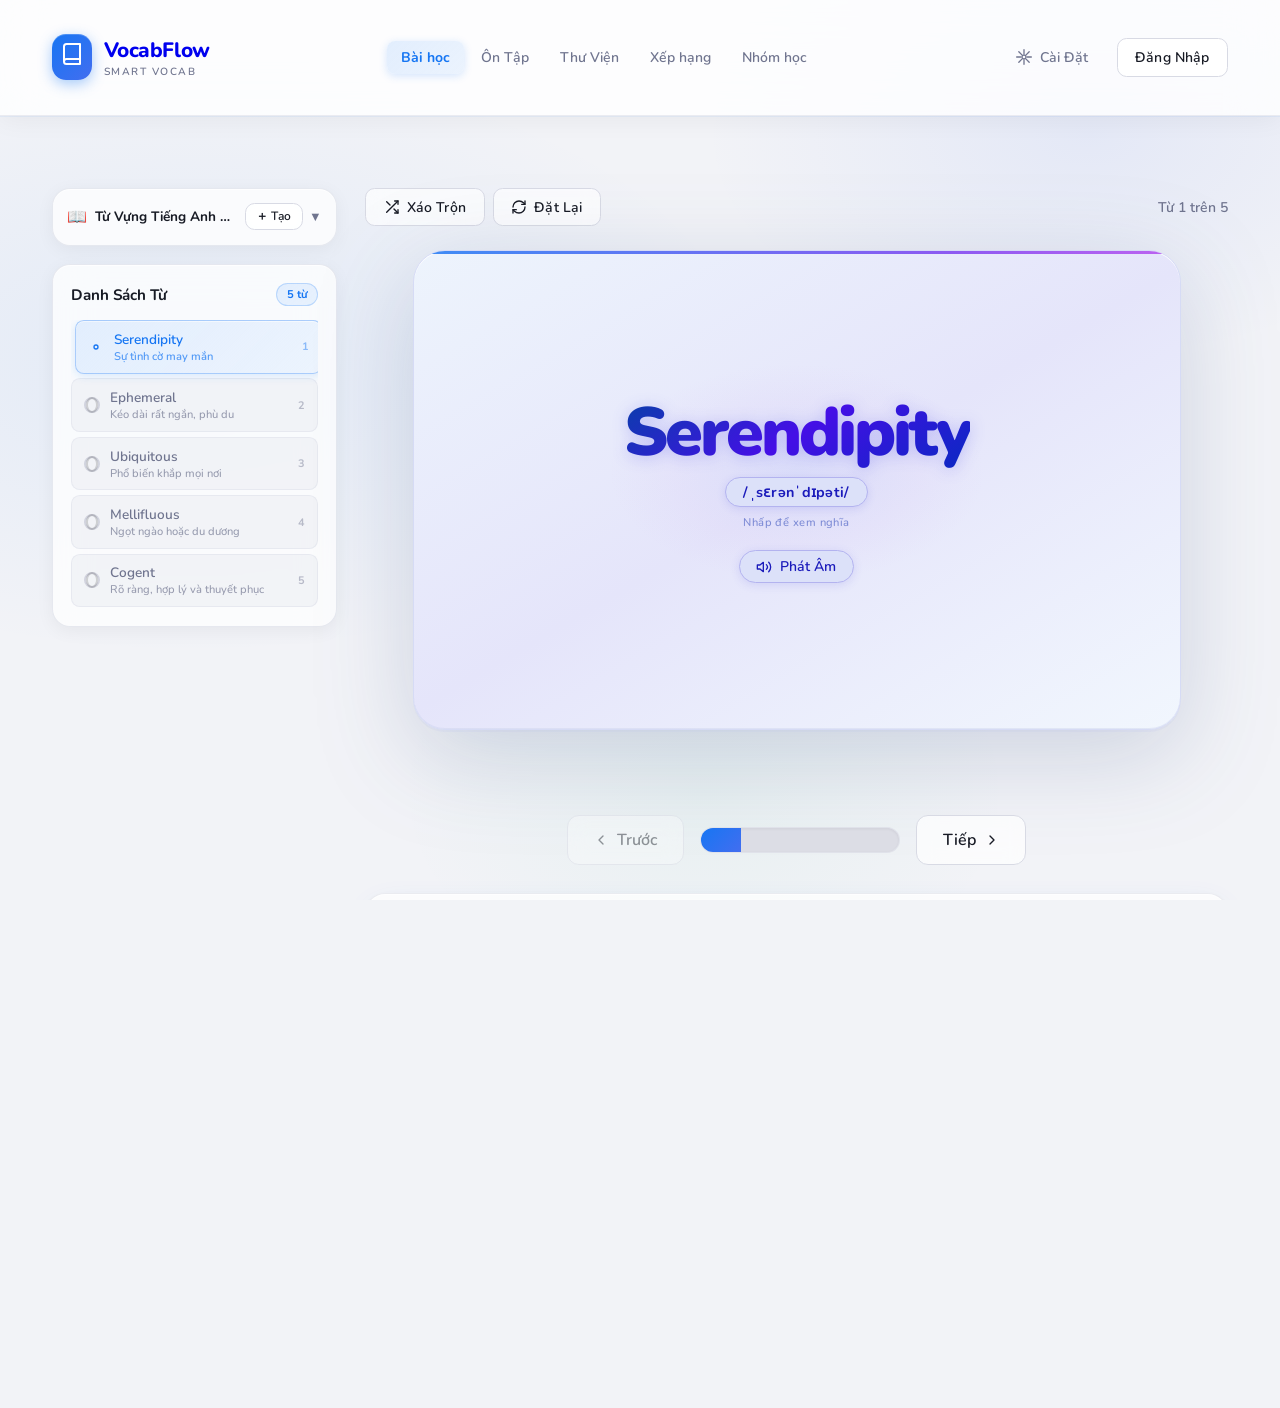
==== vocabflow-fullstack-main/backend/index.html @ b373aa07 "fix: group view scope, remove SRS, voice persist" ====
<!doctype html>
<html lang="vi">
  <head>
    <meta charset="UTF-8" />
    <meta name="viewport" content="width=device-width, initial-scale=1.0" />
    <title>VocabFlow - Học Từ Vựng Thông Minh</title>
    
    <link rel="preconnect" href="https://fonts.gstatic.com" crossorigin />
    <link href="https://fonts.bunny.net/css2?family=nunito:wght@400;500;600;700;800;900&display=swap" rel="stylesheet" />
    <link rel="stylesheet" href="https://cdnjs.cloudflare.com/ajax/libs/font-awesome/6.5.0/css/all.min.css" />
    <link rel="stylesheet" href="./style.css" />
  <script>try{if(localStorage.getItem("vf_theme")==="dark")document.documentElement.classList.add("dark");}catch{}</script>
    <script src="https://cdn.jsdelivr.net/npm/chart.js"></script>
  <link rel="prefetch" href="./group.html" as="document">
  <style>
    @keyframes vt-fade-out {
      from { opacity: 1; transform: translateY(0); }
      to   { opacity: 0; transform: translateY(-8px); }
    }
    @keyframes vt-fade-in {
      from { opacity: 0; transform: translateY(8px); }
      to   { opacity: 1; transform: translateY(0); }
    }
    ::view-transition-old(root) {
      animation: vt-fade-out 0.18s ease-in forwards;
    }
    ::view-transition-new(root) {
      animation: vt-fade-in 0.22s ease-out forwards;
    }
  </style>
  
  <!-- ═══ GROUP CSS ═══ -->
  <style id="group-styles">

    /* ── Group-specific styles ──────────────────────────────── */
    .group-layout {
      display: grid;
      grid-template-columns: 300px 1fr;
      gap: 1.5rem;
      min-height: calc(100vh - 80px);
      padding: 1.5rem 0;
    }

    /* ── Sidebar ────────────────────────────────────────────── */
    .group-sidebar {
      display: flex;
      flex-direction: column;
      gap: 1rem;
    }

    .group-sidebar-header {
      background: hsl(var(--card));
      border: 1px solid hsl(var(--border));
      border-radius: var(--radius);
      padding: 1rem 1.25rem;
      display: flex;
      align-items: center;
      justify-content: space-between;
    }

    .group-sidebar-header h3 {
      font-size: 0.95rem;
      font-weight: 700;
      color: hsl(var(--foreground));
    }

    .group-list {
      display: flex;
      flex-direction: column;
      gap: 0.5rem;
    }

    .group-card {
      background: hsl(var(--card));
      border: 1.5px solid hsl(var(--border));
      border-radius: var(--radius);
      padding: 0.9rem 1.1rem;
      cursor: pointer;
      transition: all 0.18s ease;
      position: relative;
    }

    .group-card:hover {
      border-color: hsl(var(--primary));
      box-shadow: 0 2px 12px hsl(var(--primary) / 0.12);
      transform: translateY(-1px);
    }

    .group-card.active {
      border-color: hsl(var(--primary));
      background: hsl(var(--primary-muted));
    }

    .group-card-name {
      font-size: 0.9rem;
      font-weight: 700;
      color: hsl(var(--foreground));
      margin-bottom: 0.3rem;
      white-space: nowrap;
      overflow: hidden;
      text-overflow: ellipsis;
    }

    .group-card-meta {
      display: flex;
      gap: 0.75rem;
      font-size: 0.75rem;
      color: hsl(var(--muted-foreground));
    }

    .group-card-meta span { display: flex; align-items: center; gap: 0.3rem; }

    .group-code-badge {
      position: absolute;
      top: 0.6rem;
      right: 0.6rem;
      background: hsl(var(--primary));
      color: hsl(var(--primary-foreground));
      font-size: 0.65rem;
      font-weight: 700;
      padding: 0.15rem 0.45rem;
      border-radius: 4px;
      letter-spacing: 1px;
    }

    .group-owner-badge {
      position: absolute;
      bottom: 0.6rem;
      right: 0.6rem;
      background: hsl(var(--warning));
      color: white;
      font-size: 0.62rem;
      font-weight: 700;
      padding: 0.15rem 0.4rem;
      border-radius: 4px;
    }

    /* ── Main panel ─────────────────────────────────────────── */
    .group-main {
      display: flex;
      flex-direction: column;
      gap: 1.25rem;
    }

    /* Tabs */
    .group-tabs {
      display: flex;
      gap: 0.25rem;
      background: hsl(var(--muted));
      border-radius: var(--radius);
      padding: 0.3rem;
    }

    .group-tab {
      flex: 1;
      padding: 0.55rem 1rem;
      border: none;
      border-radius: calc(var(--radius) - 2px);
      background: transparent;
      font-family: "Nunito", sans-serif;
      font-size: 0.85rem;
      font-weight: 600;
      color: hsl(var(--muted-foreground));
      cursor: pointer;
      transition: all 0.15s;
    }

    .group-tab.active {
      background: hsl(var(--card));
      color: hsl(var(--foreground));
      box-shadow: 0 1px 4px rgba(0,0,0,0.1);
    }

    /* ── Panel cards ────────────────────────────────────────── */
    .panel-card {
      background: hsl(var(--card));
      border: 1px solid hsl(var(--border));
      border-radius: var(--radius);
      padding: 1.5rem;
    }

    .panel-card h3 {
      font-size: 1rem;
      font-weight: 700;
      color: hsl(var(--foreground));
      margin-bottom: 1rem;
      display: flex;
      align-items: center;
      gap: 0.5rem;
    }

    /* ── Progress table ─────────────────────────────────────── */
    .progress-table {
      width: 100%;
      border-collapse: collapse;
    }

    .progress-table th {
      text-align: left;
      font-size: 0.75rem;
      font-weight: 700;
      color: hsl(var(--muted-foreground));
      text-transform: uppercase;
      letter-spacing: 0.05em;
      padding: 0.5rem 0.75rem;
      border-bottom: 1px solid hsl(var(--border));
    }

    .progress-table td {
      padding: 0.75rem;
      border-bottom: 1px solid hsl(var(--border) / 0.5);
      font-size: 0.875rem;
      vertical-align: middle;
    }

    .progress-table tr:last-child td { border-bottom: none; }

    .progress-table tr:hover td { background: hsl(var(--muted) / 0.5); }

    .rank-badge {
      width: 28px;
      height: 28px;
      border-radius: 50%;
      display: inline-flex;
      align-items: center;
      justify-content: center;
      font-size: 0.75rem;
      font-weight: 800;
    }

    .rank-1 { background: hsl(45 100% 85%); color: hsl(35 91% 35%); }
    .rank-2 { background: hsl(230 20% 88%); color: hsl(230 20% 35%); }
    .rank-3 { background: hsl(25 80% 88%); color: hsl(25 80% 35%); }
    .rank-n { background: hsl(var(--muted)); color: hsl(var(--muted-foreground)); }

    .progress-bar-wrap {
      background: hsl(var(--muted));
      border-radius: 999px;
      height: 8px;
      width: 120px;
      overflow: hidden;
    }

    .progress-bar-fill {
      height: 100%;
      border-radius: 999px;
      background: linear-gradient(90deg, hsl(var(--primary)), hsl(var(--primary-soft)));
      transition: width 0.4s ease;
    }

    .progress-bar-fill.good  { background: linear-gradient(90deg, hsl(var(--success)), hsl(var(--success-soft))); }
    .progress-bar-fill.warn  { background: linear-gradient(90deg, hsl(var(--warning)), hsl(45 90% 65%)); }
    .progress-bar-fill.poor  { background: linear-gradient(90deg, hsl(var(--danger-color)), hsl(4 80% 70%)); }

    /* ── Deck grid ──────────────────────────────────────────── */
    .deck-grid {
      display: grid;
      grid-template-columns: repeat(auto-fill, minmax(240px, 1fr));
      gap: 1rem;
    }

    .deck-item {
      background: hsl(var(--card));
      border: 1.5px solid hsl(var(--border));
      border-radius: var(--radius);
      padding: 1.1rem;
      transition: all 0.18s;
    }

    .deck-item:hover {
      border-color: hsl(var(--primary));
      box-shadow: 0 4px 20px hsl(var(--primary) / 0.1);
      transform: translateY(-2px);
    }

    .deck-item-name {
      font-weight: 700;
      font-size: 0.95rem;
      color: hsl(var(--foreground));
      margin-bottom: 0.35rem;
    }

    .deck-item-meta {
      font-size: 0.78rem;
      color: hsl(var(--muted-foreground));
      margin-bottom: 0.9rem;
    }

    .deck-item-actions {
      display: flex;
      gap: 0.5rem;
    }

    /* ── Members list ───────────────────────────────────────── */
    .member-list {
      display: flex;
      flex-direction: column;
      gap: 0.5rem;
    }

    .member-item {
      display: flex;
      align-items: center;
      gap: 0.75rem;
      padding: 0.65rem 0.75rem;
      border-radius: calc(var(--radius) - 2px);
      background: hsl(var(--muted) / 0.4);
      transition: background 0.15s;
    }

    .member-item:hover { background: hsl(var(--muted)); }

    .member-avatar {
      width: 36px;
      height: 36px;
      border-radius: 50%;
      background: linear-gradient(135deg, hsl(var(--primary)), hsl(var(--primary-soft)));
      display: flex;
      align-items: center;
      justify-content: center;
      font-size: 0.85rem;
      font-weight: 700;
      color: white;
      flex-shrink: 0;
    }

    .member-info { flex: 1; min-width: 0; }

    .member-name {
      font-size: 0.875rem;
      font-weight: 600;
      color: hsl(var(--foreground));
      white-space: nowrap;
      overflow: hidden;
      text-overflow: ellipsis;
    }

    .member-role {
      font-size: 0.72rem;
      color: hsl(var(--muted-foreground));
    }

    .member-role.owner { color: hsl(var(--warning)); font-weight: 700; }

    .btn-kick {
      padding: 0.25rem 0.6rem;
      font-size: 0.75rem;
      border-radius: 6px;
      border: 1px solid hsl(var(--danger-color));
      color: hsl(var(--danger-color));
      background: transparent;
      cursor: pointer;
      font-family: "Nunito", sans-serif;
      font-weight: 600;
      transition: all 0.15s;
    }
    .btn-kick:hover { background: hsl(var(--danger-muted)); }

    /* ── Empty state ────────────────────────────────────────── */
    .empty-state {
      text-align: center;
      padding: 3rem 2rem;
      color: hsl(var(--muted-foreground));
    }

    .empty-state .empty-icon {
      font-size: 3rem;
      margin-bottom: 1rem;
      opacity: 0.5;
    }

    .empty-state h4 {
      font-size: 1.1rem;
      font-weight: 700;
      color: hsl(var(--foreground));
      margin-bottom: 0.5rem;
    }

    .empty-state p { font-size: 0.875rem; margin-bottom: 1.25rem; }

    /* ── Welcome / no group ─────────────────────────────────── */
    .welcome-panel {
      background: hsl(var(--card));
      border: 1px solid hsl(var(--border));
      border-radius: var(--radius);
      padding: 3rem 2rem;
      text-align: center;
    }

    .welcome-panel .welcome-icon {
      width: 72px;
      height: 72px;
      border-radius: 50%;
      background: linear-gradient(135deg, hsl(var(--primary)), hsl(var(--primary-soft)));
      display: flex;
      align-items: center;
      justify-content: center;
      margin: 0 auto 1.5rem;
      font-size: 2rem;
    }

    .welcome-panel h2 {
      font-size: 1.4rem;
      font-weight: 800;
      color: hsl(var(--foreground));
      margin-bottom: 0.5rem;
    }

    .welcome-panel p {
      color: hsl(var(--muted-foreground));
      font-size: 0.9rem;
      max-width: 400px;
      margin: 0 auto 2rem;
      line-height: 1.6;
    }

    .welcome-actions {
      display: flex;
      gap: 1rem;
      justify-content: center;
      flex-wrap: wrap;
    }

    /* ── Code display ────────────────────────────────────────── */
    .code-display {
      display: inline-flex;
      align-items: center;
      gap: 0.75rem;
      background: hsl(var(--primary-muted));
      border: 1.5px solid hsl(var(--primary) / 0.3);
      border-radius: var(--radius);
      padding: 0.75rem 1.25rem;
    }

    .code-display .code-text {
      font-size: 1.6rem;
      font-weight: 900;
      letter-spacing: 0.15em;
      color: hsl(var(--primary));
      font-variant-numeric: tabular-nums;
    }

    .btn-copy {
      background: hsl(var(--primary));
      color: white;
      border: none;
      border-radius: 8px;
      padding: 0.4rem 0.8rem;
      font-size: 0.78rem;
      font-weight: 600;
      cursor: pointer;
      font-family: "Nunito", sans-serif;
      transition: all 0.15s;
    }
    .btn-copy:hover { opacity: 0.85; }

    /* ── Modal ──────────────────────────────────────────────── */
    .modal-overlay {
      position: fixed; inset: 0;
      background: rgba(0,0,0,0.5);
      backdrop-filter: blur(4px);
      display: flex;
      align-items: center;
      justify-content: center;
      z-index: 1000;
      padding: 1rem;
    }

    .modal-overlay.hidden { display: none; }

    .modal-box {
      background: hsl(var(--card));
      border: 1px solid hsl(var(--border));
      border-radius: calc(var(--radius) * 1.5);
      padding: 2rem;
      width: 100%;
      max-width: 480px;
      box-shadow: 0 24px 64px rgba(0,0,0,0.2);
    }

    .modal-header {
      display: flex;
      align-items: center;
      justify-content: space-between;
      margin-bottom: 1.5rem;
    }

    .modal-header h3 {
      font-size: 1.1rem;
      font-weight: 800;
      color: hsl(var(--foreground));
    }

    .modal-close {
      background: none;
      border: none;
      font-size: 1.25rem;
      color: hsl(var(--muted-foreground));
      cursor: pointer;
      padding: 0.2rem;
      line-height: 1;
    }
    .modal-close:hover { color: hsl(var(--foreground)); }

    .form-group {
      margin-bottom: 1rem;
    }

    .form-group label {
      display: block;
      font-size: 0.82rem;
      font-weight: 700;
      color: hsl(var(--foreground));
      margin-bottom: 0.4rem;
    }

    .form-group input,
    .form-group textarea {
      width: 100%;
      padding: 0.65rem 0.9rem;
      border: 1.5px solid hsl(var(--border));
      border-radius: var(--radius);
      font-family: "Nunito", sans-serif;
      font-size: 0.9rem;
      background: hsl(var(--input));
      color: hsl(var(--foreground));
      transition: border-color 0.15s;
    }

    .form-group input:focus,
    .form-group textarea:focus {
      outline: none;
      border-color: hsl(var(--primary));
    }

    .form-group textarea { resize: vertical; min-height: 80px; }

    .modal-footer {
      display: flex;
      gap: 0.75rem;
      justify-content: flex-end;
      margin-top: 1.5rem;
    }

    /* ── Deck modal word inputs ─────────────────────────────── */
    .word-input-row {
      display: grid;
      grid-template-columns: 1fr 1fr 1fr auto;
      gap: 0.4rem;
      margin-bottom: 0.4rem;
      align-items: center;
    }

    .word-input-row input {
      padding: 0.45rem 0.65rem;
      border: 1px solid hsl(var(--border));
      border-radius: calc(var(--radius) - 2px);
      font-size: 0.82rem;
      background: hsl(var(--input));
      color: hsl(var(--foreground));
      font-family: "Nunito", sans-serif;
    }

    .btn-remove-word {
      background: none;
      border: none;
      color: hsl(var(--danger-color));
      cursor: pointer;
      font-size: 1rem;
      padding: 0 0.25rem;
    }

    .word-inputs-scroll {
      max-height: 280px;
      overflow-y: auto;
      padding-right: 0.25rem;
    }

    /* ── Toast ──────────────────────────────────────────────── */
    #toast-container {
      position: fixed;
      bottom: 1.5rem;
      right: 1.5rem;
      z-index: 9999;
      display: flex;
      flex-direction: column;
      gap: 0.5rem;
    }

    .toast {
      background: hsl(var(--foreground));
      color: hsl(var(--background));
      padding: 0.75rem 1.25rem;
      border-radius: var(--radius);
      font-size: 0.875rem;
      font-weight: 600;
      box-shadow: 0 4px 20px rgba(0,0,0,0.2);
      animation: toastIn 0.25s ease;
    }

    .toast.success { background: hsl(var(--success)); color: white; }
    .toast.error   { background: hsl(var(--danger-color)); color: white; }

    @keyframes toastIn {
      from { opacity: 0; transform: translateY(8px); }
      to   { opacity: 1; transform: translateY(0); }
    }

    /* ── Loading spinner ────────────────────────────────────── */
    .spinner {
      width: 32px; height: 32px;
      border: 3px solid hsl(var(--border));
      border-top-color: hsl(var(--primary));
      border-radius: 50%;
      animation: spin 0.7s linear infinite;
      margin: 2rem auto;
    }
    @keyframes spin { to { transform: rotate(360deg); } }

    /* ── Info row ───────────────────────────────────────────── */
    .info-row {
      display: flex;
      gap: 1rem;
      flex-wrap: wrap;
      margin-bottom: 1.25rem;
    }

    .info-chip {
      display: flex;
      align-items: center;
      gap: 0.4rem;
      font-size: 0.82rem;
      color: hsl(var(--muted-foreground));
      background: hsl(var(--muted));
      border-radius: 999px;
      padding: 0.3rem 0.8rem;
      font-weight: 600;
    }

    /* ── Danger zone ────────────────────────────────────────── */
    .danger-zone {
      border: 1.5px solid hsl(var(--danger-color) / 0.4);
      border-radius: var(--radius);
      padding: 1rem 1.25rem;
      margin-top: 1.5rem;
    }

    .danger-zone h4 {
      font-size: 0.85rem;
      font-weight: 700;
      color: hsl(var(--danger-color));
      margin-bottom: 0.5rem;
    }

    .danger-zone p { font-size: 0.82rem; color: hsl(var(--muted-foreground)); margin-bottom: 0.75rem; }

    /* ── Responsive ─────────────────────────────────────────── */
    @media (max-width: 900px) {
      .group-layout { grid-template-columns: 240px 1fr; gap: 1rem; }
    }

    @media (max-width: 768px) {
      .group-layout {
        grid-template-columns: 1fr;
        padding: 0.75rem 0;
        gap: 0;
      }

      /* Sidebar ẩn đi — thay bằng floating button + drawer */
      .group-sidebar { display: none; }

      /* Main panel full width */
      .group-main { gap: 0.75rem; }

      /* Group info header compact */
      #group-info-card { padding: 1rem; }
      #group-info-card h2 { font-size: 1.1rem !important; }

      /* Tabs scrollable */
      .group-tabs {
        overflow-x: auto;
        scrollbar-width: none;
        flex-wrap: nowrap;
        gap: 0.3rem;
        padding-bottom: 2px;
        -webkit-overflow-scrolling: touch;
      }
      .group-tabs::-webkit-scrollbar { display: none; }
      .group-tab { white-space: nowrap; flex-shrink: 0; }

      /* Deck grid 1 col */
      .deck-grid { grid-template-columns: 1fr !important; }

      /* Word input 2 col */
      .word-input-row { grid-template-columns: 1fr 1fr; }
      .word-input-row input:nth-child(3) { grid-column: 1 / -1; }

      /* Modal bottom sheet */
      .modal-box {
        position: fixed !important;
        bottom: 0 !important; left: 0 !important; right: 0 !important;
        top: auto !important;
        max-width: 100vw !important;
        width: 100vw !important;
        border-radius: 1.25rem 1.25rem 0 0 !important;
        max-height: 92vh !important;
        margin: 0 !important;
      }
    }

    @media (max-width: 480px) {
      /* Word input 1 col */
      .word-input-row { grid-template-columns: 1fr; }
      .word-input-row input:nth-child(3) { grid-column: 1; }

      /* Welcome panel compact */
      .welcome-panel { padding: 2rem 1rem; }
      .welcome-panel h2 { font-size: 1.3rem; }
      .welcome-panel p { font-size: 0.85rem; }

      /* Info chips wrap */
      .info-row { flex-wrap: wrap; gap: 0.4rem; }
      .info-chip { font-size: 0.72rem; padding: 0.2rem 0.6rem; }

      /* Group detail header stack */
      #group-info-card > div > div:first-child { width: 100%; }
      #group-code-section { width: 100%; text-align: left !important; margin-top: 0.75rem; }

      /* Panel card padding */
      .panel-card { padding: 0.85rem; }

      /* Deck item compact */
      .deck-item { padding: 0.85rem; }
      .deck-item-actions { flex-wrap: wrap; }
      .deck-item-actions .btn { flex: 1; text-align: center; justify-content: center; font-size: 0.78rem; }

      /* Member item compact */
      .member-item { padding: 0.5rem 0.65rem; }
      .member-name { font-size: 0.82rem; }

      /* Danger zone */
      .danger-zone { padding: 0.85rem; }
      .danger-zone .btn { margin: 0.25rem 0 !important; width: 100%; }

      /* Bottom padding for mobile nav */
      .group-layout { padding-bottom: calc(70px + env(safe-area-inset-bottom)); }
    }

    /* ── Mobile Group Drawer (sidebar as drawer on mobile) ── */
    .group-drawer-overlay {
      display: none;
      position: fixed;
      inset: 0;
      background: hsl(0 0% 0% / 0.5);
      z-index: 200;
      backdrop-filter: blur(4px);
    }
    .group-drawer {
      position: fixed;
      top: 0; left: 0; bottom: 0;
      width: min(300px, 85vw);
      background: hsl(var(--card));
      z-index: 201;
      display: flex;
      flex-direction: column;
      overflow: hidden;
      transform: translateX(-100%);
      transition: transform 0.28s cubic-bezier(0.4, 0, 0.2, 1);
      box-shadow: 4px 0 30px hsl(0 0% 0% / 0.2);
    }
    .group-drawer.open { transform: translateX(0); }
    .group-drawer-overlay.open { display: block; }
    .group-drawer-header {
      display: flex;
      align-items: center;
      justify-content: space-between;
      padding: 1rem 1.1rem 0.75rem;
      border-bottom: 1px solid hsl(var(--border) / 0.5);
      flex-shrink: 0;
    }
    .group-drawer-header h3 {
      font-size: 0.9rem;
      font-weight: 700;
      color: hsl(var(--foreground));
    }
    .group-drawer-close {
      width: 28px; height: 28px;
      border-radius: 50%;
      border: none;
      background: hsl(var(--muted));
      color: hsl(var(--muted-foreground));
      font-size: 1rem;
      cursor: pointer;
      display: flex; align-items: center; justify-content: center;
    }
    .group-drawer-body {
      flex: 1;
      overflow-y: auto;
      padding: 0.75rem;
      display: flex;
      flex-direction: column;
      gap: 0.5rem;
    }
    /* FAB button để mở drawer */
    .group-drawer-fab {
      display: none;
      position: fixed;
      bottom: calc(80px + env(safe-area-inset-bottom));
      left: 1rem;
      z-index: 150;
      width: 44px; height: 44px;
      border-radius: 50%;
      background: linear-gradient(135deg, hsl(var(--primary)), hsl(258 80% 60%));
      color: white;
      border: none;
      cursor: pointer;
      box-shadow: 0 4px 16px hsl(var(--primary) / 0.4);
      align-items: center; justify-content: center;
      transition: transform 0.15s, box-shadow 0.15s;
    }
    .group-drawer-fab:active { transform: scale(0.92); }
    @media (max-width: 768px) {
      .group-drawer-fab { display: flex; }
    }
  

    #group-header { display: none !important; }
    html.in-iframe .main { padding-top: 0 !important; }
    html.standalone #group-header { display: block !important; }
    html.standalone .main { padding-top: var(--header-height, 70px); }
  

    @keyframes vt-fade-out {
      from { opacity: 1; transform: translateY(0); }
      to   { opacity: 0; transform: translateY(-8px); }
    }
    @keyframes vt-fade-in {
      from { opacity: 0; transform: translateY(8px); }
      to   { opacity: 1; transform: translateY(0); }
    }
    ::view-transition-old(root) {
      animation: vt-fade-out 0.18s ease-in forwards;
    }
    ::view-transition-new(root) {
      animation: vt-fade-in 0.22s ease-out forwards;
    }
  

    /* ── Group mobile nav bar (6 items) ── */
    .mobile-nav-bar-group {
      position: fixed; bottom: 0; left: 0; right: 0;
      background: hsl(var(--card) / 0.96);
      backdrop-filter: blur(24px); -webkit-backdrop-filter: blur(24px);
      border-top: 1px solid hsl(var(--border) / 0.5);
      z-index: 60;
      display: flex;
      justify-content: space-around; align-items: flex-end;
      padding: 0.28rem 0.25rem calc(0.28rem + env(safe-area-inset-bottom));
      gap: 0;
    }
    .mobile-nav-item-g {
      display: flex; flex-direction: column; align-items: center;
      gap: 0.18rem;
      color: hsl(var(--muted-foreground));
      font-size: 0.52rem; font-weight: 600;
      text-decoration: none;
      padding: 0.4rem 0.3rem 0.25rem;
      border-radius: 0.6rem;
      transition: color 0.18s;
      cursor: pointer; background: none; border: none;
      font-family: inherit;
      flex: 1; max-width: 60px;
      position: relative;
    }
    .mobile-nav-item-g svg { width: 20px; height: 20px; stroke-width: 1.8; transition: transform 0.18s; }
    .mobile-nav-item-g.active { color: hsl(var(--primary)); font-weight: 700; }
    .mobile-nav-item-g.active svg { transform: translateY(-1px); stroke-width: 2.2; }
    .mobile-nav-item-g.active::after {
      content: ''; position: absolute; bottom: 0.12rem; left: 50%;
      transform: translateX(-50%);
      width: 4px; height: 4px; border-radius: 50%;
      background: hsl(var(--primary));
    }
    .mobile-nav-item-g:active { opacity: 0.7; }
  
  </style>
</head>
  <body>
    <!-- Header -->
    <header class="header">
      <div class="container">
        <div class="header-content">
          <a href="#" class="logo-section" style="text-decoration: none; cursor: pointer"
            onclick="event.preventDefault(); if(typeof switchView === 'function') switchView('dashboard');">
            <div class="logo-icon">
              <svg class="icon" viewBox="0 0 24 24" fill="none" stroke="currentColor" stroke-width="2" stroke-linecap="round" stroke-linejoin="round">
                <path d="M4 19.5v-15A2.5 2.5 0 0 1 6.5 2H20v20H6.5a2.5 2.5 0 0 1 0-5H20"/>
              </svg>
            </div>
            <div class="logo-text">
              <h1 style="color: var(--foreground)">VocabFlow</h1>
              <p>SMART VOCAB</p>
            </div>
          </a>

          <nav class="navigation">
            <a href="#" class="nav-link active" data-view-target="dashboard"><span class="nav-short">Bài học</span></a>
            <a href="#" class="nav-link" data-view-target="review"><span class="nav-short">Ôn Tập</span></a>
            <a href="#" class="nav-link" data-view-target="wordlist"><span class="nav-short">Thư Viện</span></a>
            <a href="#" class="nav-link" data-view-target="progress"><span class="nav-short">Xếp hạng</span></a>
            <a href="#" class="nav-link" data-view-target="group" id="group-nav-link"><span class="nav-short">Nhóm học</span></a>
          </nav>

          <div class="user-area">
            <button class="btn btn-ghost" data-view-target="settings">
              <svg class="icon-sm" viewBox="0 0 24 24" fill="none" stroke="currentColor" stroke-width="2" stroke-linecap="round" stroke-linejoin="round">
                <circle cx="12" cy="12" r="3"/>
                <path d="M12 1v6M12 17v6M4.22 4.22l4.24 4.24M15.54 15.54l4.24 4.24M1 12h6M17 12h6M4.22 19.78l4.24-4.24M15.54 8.46l4.24-4.24"/>
              </svg>
              Cài Đặt
            </button>

            <!-- Notification Bell (hiện khi đã đăng nhập) -->
            <div class="notif-bell-wrap hidden" id="notif-bell-wrap">
              <button class="notif-bell-btn" id="notif-bell-btn" title="Thông báo" onclick="toggleNotifPanel()">
                <svg width="20" height="20" viewBox="0 0 24 24" fill="none" stroke="currentColor" stroke-width="2" stroke-linecap="round" stroke-linejoin="round">
                  <path d="M18 8A6 6 0 0 0 6 8c0 7-3 9-3 9h18s-3-2-3-9"/>
                  <path d="M13.73 21a2 2 0 0 1-3.46 0"/>
                </svg>
                <span class="notif-badge hidden" id="notif-badge">0</span>
              </button>
              <!-- Panel thông báo -->
              <div class="notif-panel" id="notif-panel" style="display:none">
                <div class="notif-panel-header">
                  <span>🔔 Thông báo</span>
                  <button class="notif-mark-all-btn" onclick="markAllNotifsRead()" title="Đánh dấu tất cả đã đọc">✓ Đọc tất cả</button>
                </div>
                <div class="notif-list" id="notif-list">
                  <div class="notif-empty">Không có thông báo mới</div>
                </div>
                <div class="notif-panel-footer">
                  <button onclick="clearAllNotifs()" class="notif-clear-btn">Xóa tất cả</button>
                </div>
              </div>
            </div>
            <div class="header-avatar hidden" id="header-avatar-btn"
              onclick="(function(){ var lb=document.getElementById('avatar-lightbox'); var img=document.getElementById('avatar-lb-img'); var src=document.getElementById('header-avatar-img').src; if(src && document.getElementById('header-avatar-img').style.display!=='none'){ img.src=src; lb.style.display='flex'; } })()"
              title="Xem ảnh đại diện">
              <img id="header-avatar-img" src="" alt="" style="display:none;width:100%;height:100%;object-fit:cover;border-radius:50%">
              <span id="header-avatar-initials">?</span>
            </div>

            <!-- Nút đăng nhập (hiện khi chưa đăng nhập) -->
            <button class="btn btn-outline" id="open-login-modal-btn">
              <svg class="icon-sm" viewBox="0 0 24 24" fill="none" stroke="currentColor" stroke-width="2" stroke-linecap="round" stroke-linejoin="round">
                <path d="M19 21v-2a4 4 0 0 0-4-4H9a4 4 0 0 0-4 4v2"/>
                <circle cx="12" cy="7" r="4"/>
              </svg>
              Đăng Nhập
            </button>
          </div>
        </div>
      </div>
    </header>

    <!-- Main Content -->
    <!-- Mobile Bottom Nav (chỉ hiện ≤ 480px) -->
    <nav class="mobile-nav-bar" id="mobile-nav-bar" style="display:none">
      <a href="#" class="mobile-nav-item active" data-view-target="dashboard" id="mnav-dashboard">
        <svg viewBox="0 0 24 24" fill="none" stroke="currentColor" stroke-linecap="round" stroke-linejoin="round">
          <path d="M2 3h6a4 4 0 0 1 4 4v14a3 3 0 0 0-3-3H2z"/>
          <path d="M22 3h-6a4 4 0 0 0-4 4v14a3 3 0 0 1 3-3h7z"/>
        </svg>
        Bài học
      </a>
      <a href="#" class="mobile-nav-item" data-view-target="review" id="mnav-review">
        <svg viewBox="0 0 24 24" fill="none" stroke="currentColor" stroke-linecap="round" stroke-linejoin="round">
          <path d="M11 4H4a2 2 0 0 0-2 2v14a2 2 0 0 0 2 2h14a2 2 0 0 0 2-2v-7"/>
          <path d="M18.5 2.5a2.121 2.121 0 0 1 3 3L12 15l-4 1 1-4 9.5-9.5z"/>
        </svg>
        Ôn Tập
      </a>
      <a href="#" class="mobile-nav-item" data-view-target="wordlist" id="mnav-wordlist">
        <svg viewBox="0 0 24 24" fill="none" stroke="currentColor" stroke-linecap="round" stroke-linejoin="round">
          <path d="M4 19.5A2.5 2.5 0 0 1 6.5 17H20"/>
          <path d="M6.5 2H20v20H6.5A2.5 2.5 0 0 1 4 19.5v-15A2.5 2.5 0 0 1 6.5 2z"/>
        </svg>
        Thư Viện
      </a>
      <a href="#" class="mobile-nav-item" data-view-target="progress" id="mnav-progress">
        <svg viewBox="0 0 24 24" fill="none" stroke="currentColor" stroke-linecap="round" stroke-linejoin="round">
          <polyline points="22 12 18 12 15 21 9 3 6 12 2 12"/>
        </svg>
        Xếp Hạng
      </a>
      <a href="#" class="mobile-nav-item" id="mnav-group" data-view-target="group">
        <svg viewBox="0 0 24 24" fill="none" stroke="currentColor" stroke-linecap="round" stroke-linejoin="round">
          <path d="M17 21v-2a4 4 0 0 0-4-4H5a4 4 0 0 0-4 4v2"/>
          <circle cx="9" cy="7" r="4"/>
          <path d="M23 21v-2a4 4 0 0 0-3-3.87"/>
          <path d="M16 3.13a4 4 0 0 1 0 7.75"/>
        </svg>
        Nhóm học
      </a>
      <button class="mobile-nav-item" data-view-target="settings" id="mnav-settings">
        <svg viewBox="0 0 24 24" fill="none" stroke="currentColor" stroke-linecap="round" stroke-linejoin="round">
          <circle cx="12" cy="12" r="3"/>
          <path d="M12 1v4M12 19v4M4.22 4.22l2.83 2.83M16.95 16.95l2.83 2.83M1 12h4M19 12h4M4.22 19.78l2.83-2.83M16.95 7.05l2.83-2.83"/>
        </svg>
        Cài Đặt
      </button>
    </nav>

    <main class="main">
      <div class="container">
        <!-- 1. Dashboard View -->
        <div class="main-grid" id="dashboard-view">
          <div class="sidebar">

            <!-- ── Deck Selector Card ── -->
            <div class="my-decks-card" style="padding:0.9rem">

              <!-- Active deck display + toggle -->
              <div style="display:flex;align-items:center;justify-content:space-between;gap:0.5rem;cursor:pointer" onclick="toggleDeckPanel()">
                <div style="display:flex;align-items:center;gap:0.5rem;min-width:0">
                  <span id="active-deck-icon" style="font-size:1rem;flex-shrink:0">📖</span>
                  <span id="active-deck-label" style="font-size:0.85rem;font-weight:700;color:hsl(var(--foreground));white-space:nowrap;overflow:hidden;text-overflow:ellipsis">Chọn bộ từ...</span>
                </div>
                <div style="display:flex;align-items:center;gap:0.4rem;flex-shrink:0">
                  <button class="btn btn-outline btn-sm" id="create-deck-btn" onclick="event.stopPropagation();handleOpenDeckModal()" style="padding:4px 10px;font-size:0.75rem">＋ Tạo</button>
                  <span id="deck-panel-chevron" style="font-size:0.8rem;color:hsl(var(--muted-foreground));transition:transform .2s">▼</span>
                </div>
              </div>

              <!-- Dropdown panel -->
              <div id="deck-dropdown-panel" style="display:none;margin-top:0.75rem;border-top:1px solid hsl(var(--border)/0.5);padding-top:0.75rem">

                <!-- Tab bar -->
                <div style="display:flex;gap:0.3rem;background:hsl(var(--muted)/0.5);border-radius:8px;padding:3px;margin-bottom:0.6rem">
                  <button id="tab-btn-mine" onclick="switchDeckTab('mine')"
                    style="flex:1;padding:4px 0;font-size:0.75rem;font-weight:700;border:none;border-radius:6px;cursor:pointer;transition:all .15s;background:hsl(var(--primary));color:#fff">
                    Của tôi
                  </button>
                  <button id="tab-btn-group" onclick="switchDeckTab('group')"
                    style="flex:1;padding:4px 0;font-size:0.75rem;font-weight:700;border:none;border-radius:6px;cursor:pointer;transition:all .15s;background:transparent;color:hsl(var(--muted-foreground))">
                    🏫 Nhóm
                  </button>
                </div>

                <!-- Tab: Của tôi -->
                <div id="deck-panel-mine">
                  <input type="text" id="search-deck-input" placeholder="Tìm bộ từ..."
                    style="width:100%;padding:6px 10px;font-size:0.8rem;border-radius:8px;border:1px solid hsl(var(--border)/0.6);background:hsl(var(--card)/0.7);box-sizing:border-box;margin-bottom:0.5rem;outline:none">
                  <div class="deck-list" id="deck-list" style="max-height:200px"></div>
                </div>

                <!-- Tab: Nhóm -->
                <div id="deck-panel-group" style="display:none">
                  <div style="display:flex;justify-content:space-between;align-items:center;margin-bottom:0.5rem">
                    <span style="font-size:0.72rem;color:hsl(var(--muted-foreground))">Bộ từ từ nhóm của bạn</span>
                    <a href="./group.html" style="font-size:0.72rem;font-weight:700;color:hsl(var(--primary));text-decoration:none">Quản lý →</a>
                  </div>
                  <div id="group-deck-list" style="display:flex;flex-direction:column;gap:0.3rem;max-height:200px;overflow-y:auto"></div>
                  <div id="group-deck-empty" style="display:none;text-align:center;padding:1rem 0;font-size:0.8rem;color:hsl(var(--muted-foreground))">
                    Chưa có bộ từ nhóm.<br>
                    <a href="./group.html" style="color:hsl(var(--primary));font-weight:700">Tham gia nhóm →</a>
                  </div>
                </div>

              </div>
            </div>

            <!-- hidden compat -->
            <div id="group-decks-card" style="display:none"></div>

            <div class="word-list-card visible" id="word-list-card">
              <div class="word-list-header">
                <h3>Danh Sách Từ</h3>
                <span class="badge" id="word-list-badge">0 từ</span>
              </div>
              <div class="word-list" id="word-list"></div>
            </div>
          </div>

          <div class="learning-area">
            <div class="placeholder" id="placeholder">
              <h2>Chào mừng đến với VocabFlow!</h2>
              <p>Chọn một bộ từ để bắt đầu học, hoặc tạo một bộ từ mới.</p>
            </div>

            <div class="learning-content" id="learning-content">
              <div class="controls">
                <div class="control-buttons">
                  <button class="btn btn-outline" id="shuffle-btn">
                    <svg class="icon-sm" viewBox="0 0 24 24" fill="none" stroke="currentColor" stroke-width="2" stroke-linecap="round" stroke-linejoin="round">
                      <path d="M16 3h5v5"/><path d="M4 20 21 3"/><path d="M21 16v5h-5"/>
                      <path d="M15 15l6 6"/><path d="M4 4l5 5"/>
                    </svg>
                    Xáo Trộn
                  </button>
                  <button class="btn btn-outline" id="reset-btn">
                    <svg class="icon-sm" viewBox="0 0 24 24" fill="none" stroke="currentColor" stroke-width="2" stroke-linecap="round" stroke-linejoin="round">
                      <path d="M3 12a9 9 0 0 1 9-9 9.75 9.75 0 0 1 6.74 2.74L21 8"/>
                      <path d="M21 3v5h-5"/>
                      <path d="M21 12a9 9 0 0 1-9 9 9.75 9.75 0 0 1-6.74-2.74L3 16"/>
                      <path d="M8 16H3v5"/>
                    </svg>
                    Đặt Lại
                  </button>
                </div>
                <div class="word-indicator">
                  Từ <span id="current-indicator">0</span> trên <span id="total-indicator">0</span>
                </div>
              </div>

              <div class="flashcard-container">
                <div class="flip-card" id="flashcard">
                  <div class="flip-card-inner">
                    <div class="flip-card-front learning-card">
                      <div class="card-content">
                        <div class="word-section">
                          <h2 class="word-text" id="word-text" lang="en" translate="no"></h2>
                          <p class="word-ipa" id="word-ipa" lang="en" translate="no"></p>
                          <p class="card-hint">Nhấp để xem nghĩa</p>
                        </div>
                        <button class="btn btn-ghost pronunciation-btn" id="pronunciation-btn" type="button"
                          onmousedown="event.preventDefault(); event.stopPropagation(); return false;">
                          <svg class="icon-sm" viewBox="0 0 24 24" fill="none" stroke="currentColor" stroke-width="2" stroke-linecap="round" stroke-linejoin="round">
                            <path d="M11 5 6 9H2v6h4l5 4V5z"/>
                            <path d="M19.07 4.93a10 10 0 0 1 0 14.14"/>
                            <path d="M15.54 8.46a5 5 0 0 1 0 7.07"/>
                          </svg>
                          Phát Âm
                        </button>
                      </div>
                    </div>
                    <div class="flip-card-back learning-card">
                      <div class="card-content">
                        <div class="meaning-section">
                          <h3 class="meaning-text" id="meaning-text" lang="vi" translate="no"></h3>
                          <div class="example-box" id="example-box"></div>
                        </div>
                        <p class="card-hint">Nhấp để lật lại</p>
                      </div>
                    </div>
                  </div>
                </div>

                <div class="action-buttons" id="action-buttons">
                  <button class="btn btn-review" id="review-btn" type="button">
                    <svg class="icon-sm" viewBox="0 0 24 24" fill="none" stroke="currentColor" stroke-width="2" stroke-linecap="round" stroke-linejoin="round">
                      <path d="M18 6 6 18"/><path d="m6 6 12 12"/>
                    </svg>
                    Cần Xem Lại
                  </button>
                  <button class="btn btn-ghost" id="flip-back-btn">
                    <svg class="icon-sm" viewBox="0 0 24 24" fill="none" stroke="currentColor" stroke-width="2" stroke-linecap="round" stroke-linejoin="round">
                      <path d="M3 12a9 9 0 0 1 9-9 9.75 9.75 0 0 1 6.74 2.74L21 8"/>
                      <path d="M21 3v5h-5"/>
                      <path d="M21 12a9 9 0 0 1-9 9 9.75 9.75 0 0 1-6.74-2.74L3 16"/>
                      <path d="M8 16H3v5"/>
                    </svg>
                    Lật
                  </button>
                  <button class="btn btn-learned" id="learned-btn" type="button">
                    <svg class="icon-sm" viewBox="0 0 24 24" fill="none" stroke="currentColor" stroke-width="2" stroke-linecap="round" stroke-linejoin="round">
                      <path d="M20 6 9 17l-5-5"/>
                    </svg>
                    Đã Học
                  </button>
                </div>
              </div>

              <div class="navigation-controls">
                <button class="btn btn-outline btn-lg" id="prev-btn" type="button">
                  <svg class="icon-sm" viewBox="0 0 24 24" fill="none" stroke="currentColor" stroke-width="2" stroke-linecap="round" stroke-linejoin="round">
                    <path d="m15 18-6-6 6-6"/>
                  </svg>
                  Trước
                </button>
                <div class="progress-dots" id="progress-dots"></div>
                <button class="btn btn-outline btn-lg" id="next-btn" type="button">
                  Tiếp
                  <svg class="icon-sm" viewBox="0 0 24 24" fill="none" stroke="currentColor" stroke-width="2" stroke-linecap="round" stroke-linejoin="round">
                    <path d="m9 18 6-6-6-6"/>
                  </svg>
                </button>
              </div>

              <!-- PROGRESS CARD — Cleaned up -->
              <div class="progress-card visible horizontal-progress" id="progress-card">
                <div class="progress-header">
                  <div class="progress-title">
                    <svg class="icon-sm" viewBox="0 0 24 24" fill="none" stroke="currentColor" stroke-width="2" stroke-linecap="round" stroke-linejoin="round">
                      <circle cx="12" cy="12" r="10"/><path d="m9 12 2 2 4-4"/>
                    </svg>
                    <h3>Tiến Độ Học Tập</h3>
                  </div>
                  <!-- progress-count hidden via CSS -->
                  <div class="progress-count">
                    <span id="current-word">0</span> / <span id="total-words">0</span> từ
                  </div>
                  <!-- streak-xp-display hidden via CSS -->
                  <div class="streak-xp-display">
                    <span id="dashboard-streak">0 Ngày 🔥</span>
                    <span id="dashboard-xp">0 XP ⚡</span>
                  </div>
                </div>

                <div class="progress-horizontal-grid">
                  <div class="progress-item" id="daily-goal-container">
                    <div class="progress-label">
                      <span>🎯 Mục tiêu: <span id="daily-goal-text">0/0 từ</span></span>
                    </div>
                    <div class="progress-bar" style="height:10px">
                      <div class="progress-fill" id="daily-goal-progress"
                        style="background:linear-gradient(90deg,hsl(214 90% 52%),hsl(200 90% 55%));width:0%"></div>
                    </div>
                    <p id="daily-goal-message" class="text-secondary" style="font-size:0.7rem;margin-top:5px">
                      Hãy học thêm để đạt mục tiêu!
                    </p>
                  </div>

                  <div class="progress-item">
                    <div class="progress-label">
                      <span>📚 Phiên học: <span id="session-percentage">0%</span></span>
                    </div>
                    <div class="progress-bar">
                      <div class="progress-fill gradient-primary" id="session-progress"></div>
                    </div>
                  </div>

                  <div class="progress-item">
                    <div class="progress-label">
                      <span>✅ Đã thuộc: <span id="learned-percentage">0%</span></span>
                    </div>
                    <div class="progress-bar">
                      <div class="progress-fill gradient-success" id="learned-progress"></div>
                    </div>
                  </div>
                </div>

                <!-- stats hidden via CSS but kept for JS -->
                <div class="progress-stats">
                  <div class="stat-item">
                    <div class="stat-value">
                      <svg class="icon-xs" viewBox="0 0 24 24" fill="none" stroke="currentColor" stroke-width="2" stroke-linecap="round" stroke-linejoin="round">
                        <path d="M4 19.5v-15A2.5 2.5 0 0 1 6.5 2H20v20H6.5a2.5 2.5 0 0 1 0-5H20"/>
                      </svg>
                      <span id="reviewed-count">0</span>
                    </div>
                    <p>Đã Xem</p>
                  </div>
                  <div class="stat-item">
                    <div class="stat-value stat-success">
                      <svg class="icon-xs" viewBox="0 0 24 24" fill="none" stroke="currentColor" stroke-width="2" stroke-linecap="round" stroke-linejoin="round">
                        <polyline points="22,7 13.5,15.5 8.5,10.5 2,17"/>
                        <polyline points="16,7 22,7 22,13"/>
                      </svg>
                      <span id="learned-count">0</span>
                    </div>
                    <p>Đã Học</p>
                  </div>
                  <div class="stat-item">
                    <div class="stat-value stat-warning">
                      <span id="remaining-count">0</span>
                    </div>
                    <p>Cần Học</p>
                  </div>
                </div>
              </div>

              <div class="completion-message" id="completion-message">
                <h2>Chúc mừng! 🎉</h2>
                <p>Bạn đã hoàn thành bộ từ này!</p>
              </div>
            </div>
          </div>
        </div>

        <!-- ÔN TẬP TỪ VỰNG -->
        <div class="page-view hidden" id="review-view">
          <h2 class="page-title">Ôn Tập Kiến Thức</h2>
          <p class="page-subtitle">Kiểm tra lại trí nhớ của bạn qua các bài tập trắc nghiệm và điền từ.</p>
          <div class="data-card review-setup-card" id="review-setup">
            <div class="setup-content">
              <h3>Chọn Cấu Hình Ôn Tập</h3>
              <div class="row" style="margin-bottom:1.5rem">
                <div class="form-group col">
                  <label>Chọn Bộ Từ:</label>
                  <select class="select-input" id="review-deck-select">
                    <option value="all">Tất cả các bộ từ</option>
                  </select>
                </div>
                <div class="form-group col">
                  <label>Số lượng câu hỏi:</label>
                  <select class="select-input" id="review-count-select">
                    <option value="10">10 câu</option>
                    <option value="20">20 câu</option>
                    <option value="50">50 câu</option>
                    <option value="all" selected>Tất cả từ trong bộ</option>
                  </select>
                </div>
              </div>
              <div class="mode-selection-grid">
                <div class="mode-card" id="mode-quiz">
                  <div class="mode-icon">
                    <svg class="icon" viewBox="0 0 24 24" fill="none" stroke="currentColor" stroke-width="2" stroke-linecap="round" stroke-linejoin="round">
                      <polyline points="9 11 12 14 22 4"/>
                      <path d="M21 12v7a2 2 0 0 1-2 2H5a2 2 0 0 1-2-2V5a2 2 0 0 1 2-2h11"/>
                    </svg>
                  </div>
                  <h4>Trắc Nghiệm</h4>
                  <p>Chọn đáp án đúng từ 4 lựa chọn.</p>
                  <button class="btn btn-primary btn-full" id="start-quiz-btn">Bắt Đầu</button>
                </div>
                <div class="mode-card" id="mode-fill">
                  <div class="mode-icon">
                    <svg class="icon" viewBox="0 0 24 24" fill="none" stroke="currentColor" stroke-width="2" stroke-linecap="round" stroke-linejoin="round">
                      <polyline points="4 7 4 4 20 4 20 7"/>
                      <line x1="9" y1="20" x2="15" y2="20"/>
                      <line x1="12" y1="4" x2="12" y2="20"/>
                    </svg>
                  </div>
                  <h4>Điền Từ</h4>
                  <p>Gõ lại từ vựng dựa trên nghĩa gợi ý.</p>
                  <button class="btn btn-primary btn-full" id="start-fill-btn">Bắt Đầu</button>
                </div>
                <div class="mode-card" id="mode-en-vi">
                  <div class="mode-icon">
                    <svg class="icon" viewBox="0 0 24 24" fill="none" stroke="currentColor" stroke-width="2" stroke-linecap="round" stroke-linejoin="round">
                      <path d="m5 8 6 6"/><path d="m4 14 6-6 2-3"/><path d="M2 5h12"/><path d="M7 2h1"/><path d="m22 22-5-10-5 10"/><path d="M14 18h6"/>
                    </svg>
                  </div>
                  <h4>Từ → Nghĩa</h4>
                  <p>Xem từ tiếng Anh, chọn nghĩa tiếng Việt đúng.</p>
                  <button class="btn btn-primary btn-full" id="start-en-vi-btn">Bắt Đầu</button>
                </div>
                

                <!-- PRONUNCIATION MODE CARD -->
                <div class="mode-card mode-card-pronun" id="mode-pronun">
                  <div class="mode-icon mode-icon-pronun">
                    <svg class="icon" viewBox="0 0 24 24" fill="none" stroke="currentColor" stroke-width="2" stroke-linecap="round" stroke-linejoin="round">
                      <path d="M12 1a3 3 0 0 0-3 3v8a3 3 0 0 0 6 0V4a3 3 0 0 0-3-3z"/>
                      <path d="M19 10v2a7 7 0 0 1-14 0v-2"/>
                      <line x1="12" y1="19" x2="12" y2="23"/>
                      <line x1="8" y1="23" x2="16" y2="23"/>
                    </svg>
                  </div>
                  <h4>Luyện Phát Âm AI</h4>
                  <p>Nghe phát âm chuẩn → Đọc to → AI chấm điểm & sửa lỗi chi tiết.</p>
                  <button class="btn btn-primary btn-full" id="start-pronun-btn">Bắt Đầu</button>
                </div>

              </div>
            </div>
          </div>

          <!-- PRONUNCIATION GAME OVERLAY -->
          <div class="pronun-overlay hidden" id="pronun-overlay">
            <div class="pronun-game-modal">

              <!-- Header -->
              <div class="pronun-game-header">
                <div class="pronun-header-info">
                  <span class="pronun-mode-label">🎙️ Luyện Phát Âm AI</span>
                  <div class="pronun-progress-row">
                    <span id="pronun-current-num">1</span>
                    <span style="opacity:.4">/</span>
                    <span id="pronun-total-num">10</span>
                    <div class="pronun-progress-track">
                      <div class="pronun-progress-fill" id="pronun-progress-fill"></div>
                    </div>
                  </div>
                </div>
                <button class="pronun-game-close" id="pronun-game-close">✕</button>
              </div>

              <!-- Card chính -->
              <div class="pronun-game-card">

                <!-- Từ cần phát âm -->
                <div class="pronun-word-section">
                  <p class="pronun-word-meaning" id="pg-meaning"></p>
                  <h1 class="pronun-word" id="pg-word"></h1>
                  <p class="pronun-ipa" id="pg-ipa"></p>
                </div>

                <!-- Nghe phát âm chuẩn -->
                <button class="pronun-listen-btn" id="pg-listen-btn">
                  <svg width="18" height="18" viewBox="0 0 24 24" fill="none" stroke="currentColor" stroke-width="2"><polygon points="11 5 6 9 2 9 2 15 6 15 11 19 11 5"/><path d="M19.07 4.93a10 10 0 0 1 0 14.14"/><path d="M15.54 8.46a5 5 0 0 1 0 7.07"/></svg>
                  Nghe phát âm chuẩn
                </button>

                <!-- Khu vực ghi âm -->
                <div class="pronun-mic-area">

                  <!-- Idle state -->
                  <div class="pg-state" id="pg-state-idle">
                    <button class="pg-mic-btn" id="pg-mic-start">
                      <svg width="28" height="28" viewBox="0 0 24 24" fill="none" stroke="currentColor" stroke-width="2"><path d="M12 1a3 3 0 0 0-3 3v8a3 3 0 0 0 6 0V4a3 3 0 0 0-3-3z"/><path d="M19 10v2a7 7 0 0 1-14 0v-2"/><line x1="12" y1="19" x2="12" y2="23"/><line x1="8" y1="23" x2="16" y2="23"/></svg>
                    </button>
                    <p class="pg-state-label">Nhấn để ghi âm</p>
                  </div>

                  <!-- Recording state -->
                  <div class="pg-state hidden" id="pg-state-recording">
                    <div class="pg-wave-ring">
                      <div class="pg-wave-bars">
                        <span></span><span></span><span></span><span></span><span></span><span></span><span></span>
                      </div>
                    </div>
                    <p class="pg-state-label recording">Đang ghi âm — đọc to từ trên</p>
                    <button class="pg-stop-btn" id="pg-mic-stop">
                      <svg width="16" height="16" viewBox="0 0 24 24" fill="currentColor"><rect x="6" y="6" width="12" height="12" rx="2"/></svg>
                      Dừng & Phân tích
                    </button>
                  </div>

                  <!-- Analyzing state -->
                  <div class="pg-state hidden" id="pg-state-analyzing">
                    <div class="pg-spinner"></div>
                    <p class="pg-state-label">AI đang phân tích phát âm...</p>
                  </div>

                  <!-- Result state -->
                  <div class="pg-state hidden" id="pg-state-result">
                    <div class="pg-result-card">
                      <div class="pg-score-row">
                        <div class="pg-score-ring" id="pg-score-ring">
                          <svg viewBox="0 0 64 64" class="pg-score-svg">
                            <circle class="pg-score-bg" cx="32" cy="32" r="26"/>
                            <circle class="pg-score-arc" cx="32" cy="32" r="26" id="pg-score-arc"/>
                          </svg>
                          <span class="pg-score-num" id="pg-score-num">0</span>
                        </div>
                        <div class="pg-verdict-col">
                          <div class="pg-verdict" id="pg-verdict"></div>
                          <div class="pg-verdict-sub" id="pg-verdict-sub"></div>
                        </div>
                      </div>
                      <div class="pg-feedback-list" id="pg-feedback-list"></div>
                    </div>
                    <div class="pg-result-actions">
                      <button class="pg-retry-btn" id="pg-retry-btn">🎙️ Thử lại</button>
                      <button class="pg-next-btn" id="pg-next-btn">Từ tiếp →</button>
                    </div>
                  </div>

                </div>
              </div>

              <!-- Lịch sử điểm phiên này -->
              <div class="pronun-session-scores" id="pronun-session-scores"></div>

            </div>
          </div>

          <div class="review-game-container hidden" id="review-game-container">
            <div class="game-header-bar">
              <div class="game-stats">
                <span class="stat-badge">Câu: <b id="game-current-q">1</b>/<span id="game-total-q">50</span></span>
                <span class="stat-badge success">Đúng: <b id="game-score">0</b></span>
              </div>
              <div id="game-timer-container" style="display:flex;align-items:center;gap:8px;font-weight:700;color:#ef4444">
                <i class="fa-solid fa-clock"></i>
                <span id="review-timer-val">15</span>s
              </div>
              <button class="btn btn-ghost btn-sm" id="exit-review-btn">
                <svg class="icon-sm" viewBox="0 0 24 24" fill="none" stroke="currentColor" stroke-width="2" stroke-linecap="round" stroke-linejoin="round">
                  <path d="M18 6 6 18"/><path d="m6 6 12 12"/>
                </svg>
                Thoát
              </button>
            </div>
            <div class="game-card">
              <div class="question-section">
                <span class="question-label">Định nghĩa / Nghĩa của từ:</span>
                <h2 class="question-text" id="question-text"></h2>
                <p class="question-hint hidden" id="question-hint"></p>
              </div>
              <div class="quiz-area hidden" id="quiz-area">
                <div class="options-grid" id="quiz-options-container"></div>
              </div>
              <div class="fill-area hidden" id="fill-area">
                <div class="fill-input-wrapper">
                  <input type="text" class="fill-input" id="fill-input" placeholder="Nhập từ vựng tiếng Anh..." autocomplete="off"/>
                  <button class="btn btn-primary" id="submit-fill-btn">Kiểm Tra</button>
                </div>
                <div class="virtual-keyboard-hint">Gợi ý: Nhấn Enter để kiểm tra</div>
              </div>
              <div class="feedback-section hidden" id="feedback-section">
                <div class="feedback-message" id="feedback-message"></div>
                <div class="feedback-detail" id="feedback-detail"></div>
                <button class="btn btn-outline" id="next-question-btn">Câu Tiếp Theo</button>
              </div>
            </div>
          </div>

          <div class="review-result-card hidden" id="review-result-card">
            <div class="result-content">
              <!-- Score ring -->
              <div class="result-ring-wrap">
                <svg class="result-ring" viewBox="0 0 120 120">
                  <circle cx="60" cy="60" r="50" fill="none" stroke="hsl(var(--muted))" stroke-width="10"/>
                  <circle id="result-ring-fill" cx="60" cy="60" r="50" fill="none" stroke="hsl(var(--primary))"
                    stroke-width="10" stroke-linecap="round"
                    stroke-dasharray="314" stroke-dashoffset="314"
                    transform="rotate(-90 60 60)"
                    style="transition:stroke-dashoffset 1s ease,stroke .4s"/>
                </svg>
                <div class="result-ring-inner">
                  <span class="result-ring-pct" id="final-percent">0%</span>
                  <span class="result-ring-lbl">Chính xác</span>
                </div>
              </div>

              <!-- Title + icon -->
              <div class="result-icon-wrapper"></div>
              <h2 class="result-title">Hoàn Thành! 🎉</h2>
              <p class="result-sub">Bạn đã hoàn thành phiên ôn tập này.</p>

              <!-- Stats row -->
              <div class="result-stats-grid">
                <div class="result-stat">
                  <span class="stat-value" id="final-score">0/0</span>
                  <span class="stat-label">Câu đúng</span>
                </div>
                <div class="result-stat" id="result-stat-wrong">
                  <span class="stat-value stat-value-wrong" id="final-wrong">0</span>
                  <span class="stat-label">Câu sai</span>
                </div>
              </div>

              <!-- Message band -->
              <div class="result-msg-band" id="result-msg-band"></div>

              <div class="result-actions">
                <button class="btn btn-primary btn-lg" id="review-again-btn">
                  <svg class="icon-sm" viewBox="0 0 24 24" fill="none" stroke="currentColor" stroke-width="2"><path d="M3 12a9 9 0 0 1 9-9 9.75 9.75 0 0 1 6.74 2.74L21 8"/><path d="M21 3v5h-5"/><path d="M21 12a9 9 0 0 1-9 9 9.75 9.75 0 0 1-6.74-2.74L3 16"/><path d="M8 16H3v5"/></svg>
                  Ôn tập lại
                </button>
                <button class="btn btn-outline" id="back-to-dashboard-btn">Về Bài học</button>
              </div>
            </div>
          </div>
        </div>

        <!-- 3. Thư Viện Cộng Đồng -->
        <div class="page-view hidden" id="wordlist-view">
          <div style="display:flex;justify-content:space-between;align-items:flex-end;margin-bottom:2rem;border-bottom:2px solid rgba(0,0,0,0.05);padding-bottom:1rem">
            <div>
              <h2 class="page-title" style="margin-bottom:5px">Thư Viện Cộng Đồng</h2>
              <p class="page-subtitle" style="margin-bottom:0">Khám phá và chia sẻ tri thức cùng mọi người.</p>
            </div>
            <div class="library-tabs" style="display:flex;gap:10px;background:rgba(0,0,0,0.03);padding:5px;border-radius:12px">
              <button class="btn btn-sm btn-primary" id="lib-tab-explore" onclick="switchLibTab('explore')">Khám Phá</button>
              <button class="btn btn-sm btn-ghost" id="lib-tab-mine" onclick="switchLibTab('mine')">Đóng Góp Của Tôi</button>
            </div>
          </div>
          <div id="lib-content-explore">
            <div class="view-controls" style="margin-bottom:20px">
              <input type="text" placeholder="Tìm kiếm bộ từ công khai..." class="search-input" id="library-search" style="width:100%"/>
            </div>
            <div id="library-grid" style="display:grid;grid-template-columns:repeat(auto-fill,minmax(280px,1fr));gap:20px"></div>
          </div>
          <div id="lib-content-mine" class="hidden">
            <div class="data-card" style="margin-bottom:2rem;background:linear-gradient(135deg,hsl(214 90% 52%),hsl(225 85% 60%));color:white">
              <div style="display:flex;justify-content:space-between;align-items:center">
                <div>
                  <h3 style="color:white;margin-bottom:5px">Chia sẻ bộ từ của bạn</h3>
                  <p style="font-size:0.85rem;opacity:0.9">Gửi bộ từ tâm đắc nhất của bạn để giúp đỡ cộng đồng.</p>
                </div>
                <button class="btn btn-outline" style="background:white;border:none;color:hsl(214 90% 52%)" onclick="openSubmitDeckModal()">Tải Lên Bộ Từ</button>
              </div>
            </div>
            <div class="card table-card">
              <table class="data-table">
                <thead>
                  <tr>
                    <th>Tên Bộ Từ</th><th>Ngày Gửi</th><th>Trạng Thái</th><th style="text-align:right">Thao Tác</th>
                  </tr>
                </thead>
                <tbody id="my-submissions-table">
                  <tr><td colspan="4" style="text-align:center;padding:2rem;color:#94a3b8">Bạn chưa chia sẻ bộ từ nào.</td></tr>
                </tbody>
              </table>
            </div>
          </div>
        </div>

        <!-- 4. Tiến Độ View -->
        <div class="page-view hidden" id="progress-view">
          <h2 class="page-title">Tiến Độ Học Tập Chi Tiết</h2>
          <p class="page-subtitle">Theo dõi thành tích và xu hướng học từ vựng của bạn.</p>
          <div class="progress-grid">
            <div class="data-card large-card progress-summary">
              <h3>Tổng Quan Thành Tích</h3>
              <div class="summary-stats">
                <div class="stat-item-lg">
                  <div class="stat-value stat-success" id="total-learned-count">0</div>
                  <p>Tổng Từ Đã Nắm Vững</p>
                </div>
                <div class="stat-item-lg">
                  <div class="stat-value" id="current-streak-val">0 Ngày</div>
                  <p>Chuỗi Học Tập Hiện Tại</p>
                </div>
                <div class="stat-item-lg">
                  <div class="stat-value stat-primary" id="average-weekly-words">0</div>
                  <p>Từ Học Trung Bình / Tuần</p>
                </div>
                <div class="stat-item-lg">
                  <div class="stat-value stat-warning" id="total-xp-val">0 XP</div>
                  <p>Tổng Kinh Nghiệm</p>
                </div>
              </div>
            </div>
            <div class="data-card chart-card">
              <h3>Phân Bổ Độ Khó</h3>
              <div style="height:250px"><canvas id="difficultyDistributionChart"></canvas></div>
            </div>
            <div class="data-card chart-card">
              <h3>Từ Học Được Theo Ngày (7 Ngày)</h3>
              <div style="height:250px"><canvas id="dailyLearnedWordsChart"></canvas></div>
            </div>
            <div class="data-card full-width">
              <h3>Hoạt Động Gần Đây</h3>
              <ul class="activity-list" id="activity-list"></ul>
            </div>
            <div class="data-card full-width" style="margin-top:1.5rem">
              <div class="leaderboard-header-row" style="display:flex;justify-content:space-between;align-items:center;margin-bottom:1.5rem">
                <h3 style="margin:0;color:hsl(214 90% 52%)">🏆 Bảng Xếp Hạng Học Viên</h3>
                <span class="badge">Top 10 Hệ Thống</span>
              </div>
              <!-- Table: desktop -->
              <div class="leaderboard-table-wrap table-responsive">
                <table class="data-table">
                  <thead>
                    <tr>
                      <th style="width:80px">Hạng</th>
                      <th>Người dùng</th>
                      <th class="leaderboard-streak-col" style="text-align:center">Chuỗi (Streak)</th>
                      <th style="text-align:right">Kinh nghiệm (XP)</th>
                    </tr>
                  </thead>
                  <tbody id="leaderboard-body">
                    <tr><td colspan="4" style="text-align:center;padding:2rem;color:var(--muted-foreground)">Đang tải bảng xếp hạng...</td></tr>
                  </tbody>
                </table>
              </div>
              <!-- Cards: mobile only (populated by JS) -->
              <div class="leaderboard-cards" style="display:none" id="leaderboard-cards"></div>
            </div>
          </div>
        </div>

        <!-- 6. Cài Đặt View -->
        
        <!-- ═══ GROUP VIEW ═══ -->
        <div class="page-view hidden" id="group-view" data-group-init="false">
          <div style="display:flex;align-items:center;justify-content:space-between;margin-bottom:1rem">
            <h2 class="page-title">Nhóm Học</h2>
          </div>
          <div id="group-app" class="group-layout hidden">

        <!-- ── Sidebar ── -->
        <aside class="group-sidebar">
          <div class="group-sidebar-header">
            <h3>📚 Nhóm của tôi</h3>
            <button class="btn btn-outline btn-sm" id="btn-create-group">
              <i class="fa fa-plus"></i> Tạo
            </button>
          </div>

          <button class="btn btn-outline" id="btn-join-group" style="width:100%;gap:0.5rem">
            <i class="fa fa-sign-in-alt"></i> Tham gia nhóm bằng mã
          </button>

          <!-- Group list -->
          <div class="group-list" id="group-list">
            <div style="text-align:center;padding:2rem;color:hsl(var(--muted-foreground));font-size:0.85rem">
              <div class="spinner"></div>
            </div>
          </div>
        </aside>

        <!-- ── Main panel ── -->
        <div class="group-main" id="group-main">

          <!-- Welcome (no group selected) -->
          <div class="welcome-panel" id="welcome-panel">
            <div class="welcome-icon">👥</div>
            <h2>Học Tập Theo Nhóm</h2>
            <p>Tạo hoặc tham gia một nhóm học tập để cùng nhau học từ vựng, theo dõi tiến độ và tạo ra sự cạnh tranh lành mạnh!</p>
            <div class="welcome-actions">
              <button class="btn btn-primary" onclick="document.getElementById('btn-create-group').click()">
                <i class="fa fa-plus"></i> Tạo nhóm mới
              </button>
              <button class="btn btn-outline" onclick="document.getElementById('btn-join-group').click()">
                <i class="fa fa-sign-in-alt"></i> Tham gia bằng mã
              </button>
            </div>
          </div>

          <!-- Group detail panel (hidden until group selected) -->
          <div id="group-detail" class="hidden">

            <!-- Group info header -->
            <div class="panel-card" id="group-info-card">
              <div style="display:flex;align-items:flex-start;justify-content:space-between;flex-wrap:wrap;gap:1rem">
                <div>
                  <h2 id="detail-name" style="font-size:1.3rem;font-weight:800;color:hsl(var(--foreground));margin-bottom:0.4rem"></h2>
                  <p id="detail-desc" style="color:hsl(var(--muted-foreground));font-size:0.875rem;margin-bottom:0.9rem"></p>
                  <div class="info-row">
                    <span class="info-chip"><i class="fa fa-users"></i> <span id="detail-members">0</span> thành viên</span>
                    <span class="info-chip"><i class="fa fa-book"></i> <span id="detail-decks">0</span> bộ từ</span>
                    <span class="info-chip"><i class="fa fa-calendar"></i> <span id="detail-created"></span></span>
                  </div>
                </div>
                <div id="group-code-section" style="text-align:center;display:none">
                  <div style="font-size:0.72rem;font-weight:700;color:hsl(var(--muted-foreground));margin-bottom:0.4rem;text-transform:uppercase;letter-spacing:0.05em">Mã nhóm</div>
                  <div class="code-display">
                    <span class="code-text" id="detail-code"></span>
                    <button class="btn-copy" onclick="copyCode()"><i class="fa fa-copy"></i> Sao chép</button>
                  </div>
                </div>
              </div>
            </div>

            <!-- Tabs -->
            <div class="group-tabs">
              <button class="group-tab active" data-tab="progress" onclick="switchTab('progress', this)">
                📊 Tiến độ lớp
              </button>
              <button class="group-tab" data-tab="decks" onclick="switchTab('decks', this)">
                📖 Bộ từ nhóm
              </button>
              <button class="group-tab" data-tab="members" onclick="switchTab('members', this)">
                👥 Thành viên
              </button>
            </div>

            <!-- ── Tab: Progress ─────────────────────────────── -->
            <div id="tab-progress" class="panel-card">
              <h3>📊 Tiến độ học tập của lớp</h3>
              <div id="progress-content">
                <div class="spinner"></div>
              </div>
            </div>

            <!-- ── Tab: Decks ────────────────────────────────── -->
            <div id="tab-decks" class="panel-card hidden">
              <div style="display:flex;align-items:center;justify-content:space-between;margin-bottom:1rem;flex-wrap:wrap;gap:0.75rem">
                <h3 style="margin-bottom:0">📖 Bộ từ nhóm</h3>
                <button class="btn btn-primary btn-sm" id="btn-create-deck" style="display:none">
                  <i class="fa fa-plus"></i> Thêm bộ từ
                </button>
              </div>
              <div id="decks-content">
                <div class="spinner"></div>
              </div>
            </div>

            <!-- ── Tab: Members ──────────────────────────────── -->
            <div id="tab-members" class="panel-card hidden">
              <div style="display:flex;align-items:center;justify-content:space-between;margin-bottom:1rem">
                <h3 style="margin-bottom:0">👥 Thành viên nhóm</h3>
              </div>
              <div id="members-content">
                <div class="spinner"></div>
              </div>

              <!-- Danger zone (owner only) -->
              <div class="danger-zone" id="danger-zone" style="display:none">
                <h4>⚠️ Vùng nguy hiểm</h4>
                <p>Giải tán nhóm sẽ xóa toàn bộ bộ từ và tiến độ học tập của tất cả thành viên.</p>
                <button class="btn btn-sm" style="border:1.5px solid hsl(var(--danger-color));color:hsl(var(--danger-color));background:transparent;cursor:pointer;font-family:Nunito,sans-serif;font-weight:700;padding:0.4rem 1rem;border-radius:var(--radius)"
                  onclick="confirmDeleteGroup()">
                  <i class="fa fa-trash"></i> Giải tán nhóm
                </button>
                <button class="btn btn-outline btn-sm" style="margin-left:0.5rem" onclick="confirmLeaveGroup()">
                  Rời nhóm
                </button>
              </div>

              <div id="leave-zone" style="margin-top:1.5rem;display:none">
                <button class="btn btn-outline btn-sm" onclick="confirmLeaveGroup()">
                  <i class="fa fa-sign-out-alt"></i> Rời nhóm
                </button>
              </div>
            </div>

          </div><!-- /group-detail -->
        </div><!-- /group-main -->
      </div>
          <!-- Toast -->
          <div id="toast-container"></div>
          <!-- Modals -->
          <div class="modal-overlay hidden" id="modal-create-group">
    <div class="modal-box">
      <div class="modal-header">
        <h3>🏫 Tạo nhóm học tập mới</h3>
        <button class="modal-close" onclick="closeModal('modal-create-group')">✕</button>
      </div>
      <div class="form-group">
        <label>Tên nhóm *</label>
        <input type="text" id="input-group-name" placeholder="Ví dụ: Lớp Tiếng Anh 10A2" maxlength="60" />
      </div>
      <div class="form-group">
        <label>Mô tả (tuỳ chọn)</label>
        <textarea id="input-group-desc" placeholder="Mô tả ngắn về nhóm học..."></textarea>
      </div>
      <div class="modal-footer">
        <button class="btn btn-outline" onclick="closeModal('modal-create-group')">Huỷ</button>
        <button class="btn btn-primary" id="btn-submit-create-group" onclick="submitCreateGroup()">
          <i class="fa fa-plus"></i> Tạo nhóm
        </button>
      </div>
    </div>
  </div>

  <!-- Join Group Modal -->
  <div class="modal-overlay hidden" id="modal-join-group">
    <div class="modal-box">
      <div class="modal-header">
        <h3>🔑 Tham gia nhóm</h3>
        <button class="modal-close" onclick="closeModal('modal-join-group')">✕</button>
      </div>
      <div class="form-group">
        <label>Nhập mã nhóm (6 ký tự)</label>
        <input type="text" id="input-join-code" placeholder="Ví dụ: ABC123"
          maxlength="6" style="text-transform:uppercase;font-size:1.2rem;font-weight:700;letter-spacing:0.1em;text-align:center"
          oninput="this.value=this.value.toUpperCase()" />
      </div>
      <div class="modal-footer">
        <button class="btn btn-outline" onclick="closeModal('modal-join-group')">Huỷ</button>
        <button class="btn btn-primary" onclick="submitJoinGroup()">
          <i class="fa fa-sign-in-alt"></i> Tham gia
        </button>
      </div>
    </div>
  </div>

  <!-- Create / Edit Deck Modal -->
  <div class="modal-overlay hidden" id="modal-deck">
    <div class="modal-box" style="max-width:680px;max-height:90vh;display:flex;flex-direction:column">
      <div class="modal-header" style="flex-shrink:0">
        <h3 id="modal-deck-title">➕ Tạo bộ từ nhóm</h3>
        <button class="modal-close" onclick="closeModal('modal-deck')">✕</button>
      </div>

      <div style="overflow-y:auto;flex:1;padding:0 0.25rem">
        <!-- Tên bộ từ -->
        <div class="form-group" style="margin-bottom:1rem">
          <label style="font-size:0.82rem;font-weight:700;margin-bottom:0.35rem;display:block">Tên bộ từ *</label>
          <input type="text" id="input-deck-name" placeholder="Ví dụ: Unit 5 – Environment" maxlength="80"
            style="width:100%;padding:9px 12px;border-radius:10px;border:1px solid hsl(var(--border)/0.7);font-size:0.88rem;box-sizing:border-box;background:hsl(var(--card)/0.8)"/>
        </div>

        <!-- AI Section -->
        <div style="background:hsl(var(--muted));border-radius:12px;padding:1rem;margin-bottom:1rem">
          <div style="font-size:0.82rem;font-weight:700;margin-bottom:0.75rem;color:hsl(var(--foreground))">⚡ Phân Tích Tài Liệu (AI)</div>

          <!-- Source selector -->
          <div style="margin-bottom:0.6rem">
            <select id="grp-ai-source" onchange="toggleGrpAiSource()"
              style="width:100%;padding:7px 10px;border-radius:8px;border:1px solid hsl(var(--border)/0.6);font-size:0.82rem;background:hsl(var(--card)/0.9);cursor:pointer">
              <option value="text">📝 Văn bản (Text)</option>
              <option value="file">📎 File (PDF, DOCX, TXT, Ảnh)</option>
            </select>
          </div>

          <!-- Text input -->
          <div id="grp-ai-text-area">
            <textarea id="grp-ai-text" rows="4" placeholder="Dán đoạn văn tiếng Anh vào đây..."
              style="width:100%;padding:9px 12px;border-radius:8px;border:1px solid hsl(var(--border)/0.6);font-size:0.83rem;resize:vertical;box-sizing:border-box;background:hsl(var(--card)/0.8)"></textarea>
          </div>

          <!-- File input -->
          <div id="grp-ai-file-area" style="display:none">
            <label for="grp-ai-file" style="display:flex;align-items:center;gap:0.5rem;padding:9px 12px;border:1.5px dashed hsl(var(--border));border-radius:8px;cursor:pointer;font-size:0.83rem;color:hsl(var(--muted-foreground))">
              <i class="fa fa-upload"></i>
              <span id="grp-file-name">Chọn tệp (PDF, DOCX, TXT, PNG, JPG)</span>
            </label>
            <input type="file" id="grp-ai-file" accept=".txt,.pdf,.docx,.png,.jpg,.jpeg" style="display:none"
              onchange="document.getElementById('grp-file-name').textContent = this.files[0]?.name || 'Chọn tệp'"/>
          </div>

          <button id="grp-analyze-btn" onclick="runGrpAiAnalyze()"
            style="width:100%;margin-top:0.65rem;padding:10px;border-radius:8px;border:none;background:linear-gradient(135deg,hsl(214 90% 52%),hsl(225 85% 60%));color:#fff;font-weight:700;font-size:0.85rem;cursor:pointer;transition:opacity .15s">
            <i class="fa fa-magic"></i> Phân Tích &amp; Trích Xuất (AI)
          </button>
        </div>

        <!-- AI Preview table -->
        <div id="grp-preview-wrap" style="display:none;margin-bottom:1rem">
          <div style="display:flex;justify-content:space-between;align-items:center;margin-bottom:0.5rem">
            <span style="font-size:0.82rem;font-weight:700">Kết quả AI <span id="grp-preview-count" style="background:hsl(var(--primary)/0.12);color:hsl(var(--primary));padding:1px 8px;border-radius:20px;font-size:0.75rem"></span></span>
            <button onclick="addAllGrpPreview()" style="padding:5px 12px;border-radius:7px;border:1.5px solid hsl(var(--primary));background:transparent;color:hsl(var(--primary));font-size:0.78rem;font-weight:700;cursor:pointer">+ Thêm tất cả</button>
          </div>
          <div style="overflow-x:auto;border-radius:8px;border:1px solid hsl(var(--border)/0.5)">
            <table style="width:100%;border-collapse:collapse;font-size:0.8rem">
              <thead style="background:hsl(var(--muted))">
                <tr>
                  <th style="padding:6px 8px;text-align:left;font-weight:700"><input type="checkbox" id="grp-select-all" checked onchange="toggleAllGrpPreview(this.checked)"></th>
                  <th style="padding:6px 8px;text-align:left;font-weight:700">Từ</th>
                  <th style="padding:6px 8px;text-align:left;font-weight:700">IPA</th>
                  <th style="padding:6px 8px;text-align:left;font-weight:700">Nghĩa</th>
                </tr>
              </thead>
              <tbody id="grp-preview-body"></tbody>
            </table>
          </div>
          <button onclick="addSelectedGrpPreview()"
            style="margin-top:0.6rem;width:100%;padding:8px;border-radius:8px;border:none;background:hsl(var(--primary));color:#fff;font-weight:700;font-size:0.83rem;cursor:pointer">
            ✅ Thêm từ đã chọn vào danh sách
          </button>
        </div>

        <!-- Word list -->
        <div style="display:flex;justify-content:space-between;align-items:center;margin-bottom:0.5rem">
          <span style="font-size:0.82rem;font-weight:700">Danh sách từ</span>
          <span id="grp-word-count" style="font-size:0.75rem;background:hsl(var(--muted));padding:2px 8px;border-radius:20px;font-weight:700">0 từ</span>
        </div>
        <div id="deck-word-inputs" style="display:flex;flex-direction:column;gap:0.4rem"></div>
        <button onclick="addWordRow()" style="width:100%;margin-top:0.5rem;padding:8px;border-radius:8px;border:1.5px dashed hsl(var(--border));background:transparent;font-size:0.82rem;cursor:pointer;color:hsl(var(--muted-foreground))">
          + Thêm từ thủ công
        </button>
      </div>

      <input type="hidden" id="editing-deck-id" value="" />
      <div class="modal-footer" style="flex-shrink:0;padding-top:0.75rem;margin-top:0.5rem;border-top:1px solid hsl(var(--border)/0.4)">
        <button class="btn btn-outline" onclick="closeModal('modal-deck')">Huỷ</button>
        <button class="btn btn-primary" onclick="submitDeck()">
          <i class="fa fa-save"></i> Lưu bộ từ
        </button>
      </div>
    </div>
  </div>

  <!-- ══════════════════════════════════════════════════════
       JAVASCRIPT
  ══════════════════════════════════════════════════════ -->
  <script>
  (() => {
    'use strict';

    // ── Config ────────────────────────────────────────────
    const API = (window.location.hostname === 'localhost' || window.location.hostname === '127.0.0.1')
      ? 'http://127.0.0.1:5000/api'
      : 'https://backend-late-bird-6083.fly.dev/api';

    // ── State ─────────────────────────────────────────────
    let currentUser  = null;
    let myGroups     = [];
    let activeGroup  = null; // full group detail object
    let activeTab    = 'progress';

    // ── Auth helpers ──────────────────────────────────────
    function getToken() {
      return (currentUser && currentUser.token)
        || localStorage.getItem('vocabflow_authToken') || '';
    }

    function authHeaders(extra = {}) {
      return { 'Authorization': `Bearer ${getToken()}`, 'Content-Type': 'application/json', ...extra };
    }

    async function apiFetch(path, opts = {}) {
      const { headers: extraHeaders, ...restOpts } = opts;
      const res = await fetch(API + path, {
        headers: { ...authHeaders(), ...(extraHeaders || {}) },
        ...restOpts,
      });
      const data = await res.json().catch(() => ({}));
      if (!res.ok) throw new Error(data.msg || `HTTP ${res.status}`);
      return data;
    }

    // ── Toast ─────────────────────────────────────────────
    function toast(msg, type = 'default') {
      const el = document.createElement('div');
      el.className = `toast ${type}`;
      el.textContent = msg;
      document.getElementById('toast-container').appendChild(el);
      setTimeout(() => el.remove(), 3000);
    }

    // ── Modal ─────────────────────────────────────────────
    function openModal(id) { const el=document.getElementById(id); if(el) el.classList.remove('hidden'); document.body.style.overflow='hidden'; }
    function closeModal(id) { const el=document.getElementById(id); if(el) el.classList.add('hidden'); document.body.style.overflow=''; }
    window.closeModal = closeModal;

    // ── Init ──────────────────────────────────────────────
    async function init() {
      console.log('[VocabFlow Group] init() called');
      const token = localStorage.getItem('vocabflow_authToken');
      const userData = localStorage.getItem('vocabflow_currentUser');
      console.log('[VocabFlow Group] token:', token ? 'EXISTS' : 'MISSING');
      console.log('[VocabFlow Group] userData:', userData ? 'EXISTS' : 'MISSING');

      if (!token || !userData) {
        console.log('[VocabFlow Group] → showing not-logged-in');
        document.getElementById('not-logged-in').classList.remove('hidden');
        return;
      }
      try {
        currentUser = JSON.parse(userData);
        currentUser.token = token;
        console.log('[VocabFlow Group] user:', currentUser.username);
      } catch(e) {
        console.error('[VocabFlow Group] parse error:', e);
        document.getElementById('not-logged-in').classList.remove('hidden');
        return;
      }

      document.getElementById('group-app').classList.remove('hidden');

      // Fetch avatar từ server (giống index.html)
      try {
        const meRes = await fetch(API + '/user/me', {
          headers: { Authorization: `Bearer ${currentUser.token}` }
        });
        if (meRes.ok) {
          const meData = await meRes.json();
          if (meData.avatar_url) {
            const base = API.replace(/\/api$/, '');
            currentUser.avatar_url = base + meData.avatar_url + '?t=' + Date.now();
          }
        }
      } catch(e) {}

      // Cập nhật avatar giống index.html
      const avatarBtn  = document.getElementById('header-avatar-btn');
      const avatarImg  = document.getElementById('header-avatar-img');
      const avatarInit = document.getElementById('header-avatar-initials');
      const loginBtn   = document.getElementById('login-prompt-btn');
      if (avatarBtn)  avatarBtn.classList.remove('hidden');
      if (loginBtn)   loginBtn.style.display = 'none';
      if (currentUser.avatar_url && avatarImg) {
        avatarImg.src = currentUser.avatar_url;
        avatarImg.style.display = 'block';
        if (avatarInit) avatarInit.style.display = 'none';
      } else if (avatarInit) {
        const name = currentUser.username || currentUser.email || '?';
        avatarInit.textContent = name.charAt(0).toUpperCase();
        avatarInit.style.display = '';
      }

      console.log('[VocabFlow Group] → calling loadMyGroups()');
      loadMyGroups();
    }

    // ── Load groups ───────────────────────────────────────
    async function loadMyGroups() {
      document.getElementById('group-list').innerHTML = '<div style="text-align:center;padding:2rem"><div class="spinner"></div></div>';
      try {
        const data = await apiFetch('/groups');
        myGroups = data.groups || [];
        renderGroupList();
      } catch (e) {
        document.getElementById('group-list').innerHTML =
          `<div style="text-align:center;padding:1.5rem;color:hsl(var(--danger-color));font-size:0.85rem">${e.message}</div>`;
      }
    }

    function renderGroupList() {
      const el = document.getElementById('group-list');
      const drawerBody = document.getElementById('group-drawer-body');

      const groupHTML = !myGroups.length
        ? `<div class="empty-state" style="padding:1.5rem 0">
            <div class="empty-icon">📭</div>
            <p>Bạn chưa có nhóm nào.<br>Tạo hoặc tham gia nhóm để bắt đầu!</p>
          </div>`
        : myGroups.map(g => `
          <div class="group-card ${activeGroup && activeGroup.id === g.id ? 'active' : ''}"
            onclick="selectGroup('${g.id}')">
            ${g.is_owner ? `<span class="group-code-badge">${g.code}</span>` : ''}
            ${g.is_owner ? '<span class="group-owner-badge">Chủ nhóm</span>' : ''}
            <div class="group-card-name">${escHtml(g.name)}</div>
            <div class="group-card-meta">
              <span><i class="fa fa-users"></i>${g.member_count} người</span>
              <span><i class="fa fa-book"></i>${g.deck_count} bộ từ</span>
            </div>
          </div>
        `).join('');

      if (el) el.innerHTML = groupHTML;
      // Sync drawer content
      if (drawerBody) drawerBody.innerHTML = myGroups.length
        ? myGroups.map(g => `
          <div class="group-card ${activeGroup && activeGroup.id === g.id ? 'active' : ''}"
            onclick="selectGroup('${g.id}');closeGroupDrawer()">
            ${g.is_owner ? `<span class="group-code-badge">${g.code}</span>` : ''}
            ${g.is_owner ? '<span class="group-owner-badge">Chủ nhóm</span>' : ''}
            <div class="group-card-name">${escHtml(g.name)}</div>
            <div class="group-card-meta">
              <span><i class="fa fa-users"></i>${g.member_count} người</span>
              <span><i class="fa fa-book"></i>${g.deck_count} bộ từ</span>
            </div>
          </div>`).join('')
        : `<div style="text-align:center;padding:2rem 1rem;color:hsl(var(--muted-foreground));font-size:0.85rem">Chưa có nhóm nào</div>`;
    }

    // ── Navigate về index.html với đúng tab ───────────────
    window.navTo = function(view) {
      try { sessionStorage.setItem('vocabflow_view', view); } catch {}
      if (window.opener && !window.opener.closed) {
        try {
          window.opener.sessionStorage.setItem('vocabflow_view', view);
          window.opener.focus();
          window.close();
          return false;
        } catch(e) {}
      }
      if (document.startViewTransition) {
        document.startViewTransition(() => { window.location.href = './index.html'; });
      } else {
        window.location.href = './index.html';
      }
      return false;
    };

    // ── Drawer open/close ─────────────────────────────────
    window.openGroupDrawer = function() {
      document.getElementById('group-drawer').classList.add('open');
      document.getElementById('group-drawer-overlay').classList.add('open');
      document.body.style.overflow = 'hidden';
    };
    window.closeGroupDrawer = function() {
      document.getElementById('group-drawer').classList.remove('open');
      document.getElementById('group-drawer-overlay').classList.remove('open');
      document.body.style.overflow = '';
    };

    // ── Select group ──────────────────────────────────────
    window.selectGroup = async function(gid) {
      document.getElementById('welcome-panel').classList.add('hidden');
      document.getElementById('group-detail').classList.remove('hidden');
      document.getElementById('progress-content').innerHTML = '<div class="spinner"></div>';
      document.getElementById('decks-content').innerHTML = '<div class="spinner"></div>';
      document.getElementById('members-content').innerHTML = '<div class="spinner"></div>';

      try {
        const data = await apiFetch(`/groups/${gid}`);
        activeGroup = data.group;
        renderGroupHeader();
        renderGroupList(); // re-render to show active
        switchTab(activeTab, null);
      } catch (e) { toast(e.message, 'error'); }
    };

    function renderGroupHeader() {
      const g = activeGroup;
      document.getElementById('detail-name').textContent    = g.name;
      document.getElementById('detail-desc').textContent    = g.description || '';
      document.getElementById('detail-code').textContent    = g.code;
      document.getElementById('detail-members').textContent = g.member_count;
      document.getElementById('detail-decks').textContent   = g.deck_count;
      document.getElementById('detail-created').textContent = g.created_at;

      // Owner-only controls
      document.getElementById('btn-create-deck').style.display  = g.is_owner ? '' : 'none';
      document.getElementById('danger-zone').style.display      = g.is_owner ? '' : 'none';
      document.getElementById('leave-zone').style.display       = g.is_owner ? 'none' : '';
      // Mã nhóm chỉ chủ nhóm thấy
      document.getElementById('group-code-section').style.display = g.is_owner ? '' : 'none';
    }

    // ── Tabs ──────────────────────────────────────────────
    window.switchTab = function(tab, btn) {
      activeTab = tab;
      ['progress','decks','members'].forEach(t => {
        document.getElementById(`tab-${t}`).classList.toggle('hidden', t !== tab);
      });
      document.querySelectorAll('.group-tab').forEach(b => b.classList.remove('active'));
      if (btn) btn.classList.add('active');
      else document.querySelector(`[data-tab="${tab}"]`)?.classList.add('active');

      if (tab === 'progress') loadProgress();
      if (tab === 'decks')    renderDecks();
      if (tab === 'members')  renderMembers();
    };

    // ── Progress ──────────────────────────────────────────
    async function loadProgress() {
      if (!activeGroup) return;
      document.getElementById('progress-content').innerHTML = '<div class="spinner"></div>';
      try {
        const data = await apiFetch(`/groups/${activeGroup.id}/progress`);
        renderProgress(data.progress, data.my_id);
      } catch (e) {
        document.getElementById('progress-content').innerHTML =
          `<p style="color:hsl(var(--danger-color));font-size:0.85rem">${e.message}</p>`;
      }
    }

    function renderProgress(progressList, myId) {
      const el = document.getElementById('progress-content');
      if (!progressList || !progressList.length) {
        el.innerHTML = `<div class="empty-state"><div class="empty-icon">📊</div><h4>Chưa có tiến độ</h4><p>Khi thành viên bắt đầu học bộ từ nhóm, tiến độ sẽ xuất hiện ở đây.</p></div>`;
        return;
      }

      const rankIcon = i => {
        if (i === 0) return `<span class="rank-badge rank-1">🥇</span>`;
        if (i === 1) return `<span class="rank-badge rank-2">🥈</span>`;
        if (i === 2) return `<span class="rank-badge rank-3">🥉</span>`;
        return `<span class="rank-badge rank-n">${i+1}</span>`;
      };

      const barClass = pct => pct >= 70 ? 'good' : pct >= 40 ? 'warn' : 'poor';

      const rows = progressList.map((p, i) => {
        const isMe = p.user_id === myId;
        const barW = p.overall_pct;
        return `
          <tr style="${isMe ? 'background:hsl(var(--primary-muted))' : ''}">
            <td>${rankIcon(i)}</td>
            <td>
              <div style="font-weight:${isMe ? '800' : '600'};color:hsl(var(--foreground))">
                ${escHtml(p.username)} ${isMe ? '<span style="font-size:0.7rem;background:hsl(var(--primary));color:white;padding:0.1rem 0.4rem;border-radius:4px;margin-left:0.3rem">Bạn</span>' : ''}
              </div>
              ${p.role === 'owner' ? '<div style="font-size:0.72rem;color:hsl(var(--warning));font-weight:700">Chủ nhóm</div>' : ''}
            </td>
            <td>
              <div style="display:flex;align-items:center;gap:0.6rem">
                <div class="progress-bar-wrap">
                  <div class="progress-bar-fill ${barClass(barW)}" style="width:${barW}%"></div>
                </div>
                <span style="font-size:0.82rem;font-weight:700;min-width:36px">${barW}%</span>
              </div>
            </td>
            <td style="font-size:0.85rem;font-weight:600;color:hsl(var(--foreground))">${p.total_learned}/${p.total_words} từ</td>
          </tr>
        `;
      }).join('');

      el.innerHTML = `
        <table class="progress-table">
          <thead>
            <tr>
              <th style="width:42px">Hạng</th>
              <th>Học viên</th>
              <th>Tiến độ</th>
              <th>Từ đã học</th>
            </tr>
          </thead>
          <tbody>${rows}</tbody>
        </table>
      `;
    }

    // ── Decks ─────────────────────────────────────────────
    function renderDecks() {
      if (!activeGroup) return;
      const decks = activeGroup.decks || [];
      const el = document.getElementById('decks-content');

      if (!decks.length) {
        el.innerHTML = `
          <div class="empty-state">
            <div class="empty-icon">📖</div>
            <h4>Chưa có bộ từ nào</h4>
            <p>${activeGroup.is_owner ? 'Bấm "Thêm bộ từ" để tạo bộ từ đầu tiên cho nhóm.' : 'Chủ nhóm chưa thêm bộ từ nào.'}</p>
            ${activeGroup.is_owner ? `<button class="btn btn-primary" onclick="openCreateDeck()"><i class="fa fa-plus"></i> Thêm bộ từ</button>` : ''}
          </div>`;
        return;
      }

      el.innerHTML = `<div class="deck-grid">${decks.map(d => `
        <div class="deck-item">
          <div class="deck-item-name">${escHtml(d.name)}</div>
          <div class="deck-item-meta"><i class="fa fa-layer-group"></i> ${d.words.length} từ &nbsp;·&nbsp; ${d.created_at}</div>
          <div class="deck-item-actions">
            <button class="btn btn-primary btn-sm" onclick='studyDeck(${JSON.stringify(d)})'>
              <i class="fa fa-play"></i> Học
            </button>
            ${activeGroup.is_owner ? `
              <button class="btn btn-outline btn-sm" onclick='openEditDeck(${JSON.stringify(d)})'>
                <i class="fa fa-edit"></i>
              </button>
              <button class="btn btn-sm" style="border:1px solid hsl(var(--danger-color));color:hsl(var(--danger-color));background:transparent;cursor:pointer;font-family:Nunito,sans-serif;font-size:0.78rem;font-weight:600;padding:0.3rem 0.6rem;border-radius:var(--radius)"
                onclick="confirmDeleteDeck('${d.id}','${escHtml(d.name)}')">
                <i class="fa fa-trash"></i>
              </button>` : ''}
          </div>
        </div>
      `).join('')}</div>`;
    }

    function renderMembers() {
      if (!activeGroup) return;
      const members = activeGroup.members || [];
      const el = document.getElementById('members-content');
      if (!members.length) {
        el.innerHTML = '<p style="color:hsl(var(--muted-foreground));font-size:0.85rem">Chưa có thành viên.</p>';
        return;
      }
      el.innerHTML = `<div class="member-list">${members.map(m => `
        <div class="member-item">
          <div class="member-avatar">${(m.username || '?')[0].toUpperCase()}</div>
          <div class="member-info">
            <div class="member-name">${escHtml(m.username)}</div>
            <div class="member-role ${m.role === 'owner' ? 'owner' : ''}">${m.role === 'owner' ? '👑 Chủ nhóm' : 'Thành viên'} · Tham gia ${m.joined_at}</div>
          </div>
          ${activeGroup.is_owner && m.role !== 'owner' ?
            `<button class="btn-kick" onclick="kickMember('${m.user_id}','${escHtml(m.username)}')">Xóa</button>` : ''}
        </div>
      `).join('')}</div>`;
    }

    // ── Study deck (redirect to main app) ────────────────────────
    window.studyDeck = function(deck) {
      // Lưu deck nhóm vào sessionStorage để index.html có thể tải
      sessionStorage.setItem('study_group_deck', JSON.stringify(deck));
      sessionStorage.setItem('study_group_id',   activeGroup.id);
      window.location.href = './index.html?mode=group_study';
    };

    // ── Create group ──────────────────────────────────────
    document.getElementById('btn-create-group').onclick = () => {
      document.getElementById('input-group-name').value = '';
      document.getElementById('input-group-desc').value = '';
      openModal('modal-create-group');
      setTimeout(() => document.getElementById('input-group-name').focus(), 100);
    };

    window.submitCreateGroup = async function() {
      const name = document.getElementById('input-group-name').value.trim();
      const desc = document.getElementById('input-group-desc').value.trim();
      if (!name) { toast('Vui lòng nhập tên nhóm', 'error'); return; }
      const btn = document.getElementById('btn-submit-create-group');
      btn.disabled = true; btn.textContent = 'Đang tạo...';
      try {
        const data = await apiFetch('/groups', {
          method: 'POST',
          body: JSON.stringify({ name, description: desc })
        });
        toast(`Tạo nhóm thành công! Mã: ${data.group.code}`, 'success');
        closeModal('modal-create-group');
        await loadMyGroups();
        selectGroup(data.group.id);
      } catch (e) { toast(e.message, 'error'); }
      finally { btn.disabled = false; btn.innerHTML = '<i class="fa fa-plus"></i> Tạo nhóm'; }
    };

    // ── Join group ────────────────────────────────────────
    document.getElementById('btn-join-group').onclick = () => {
      document.getElementById('input-join-code').value = '';
      openModal('modal-join-group');
      setTimeout(() => document.getElementById('input-join-code').focus(), 100);
    };

    window.submitJoinGroup = async function() {
      const code = document.getElementById('input-join-code').value.trim().toUpperCase();
      if (code.length < 4) { toast('Vui lòng nhập mã nhóm hợp lệ', 'error'); return; }
      try {
        const data = await apiFetch('/groups/join', {
          method: 'POST',
          body: JSON.stringify({ code })
        });
        toast(data.msg, 'success');
        closeModal('modal-join-group');
        await loadMyGroups();
        selectGroup(data.group.id);
      } catch (e) { toast(e.message, 'error'); }
    };

    // ── Copy code ─────────────────────────────────────────
    window.copyCode = function() {
      const code = document.getElementById('detail-code').textContent;
      navigator.clipboard.writeText(code).then(() => toast(`Đã sao chép mã: ${code}`, 'success'));
    };

    // ── Create deck ───────────────────────────────────────
    // ── AI Source toggle ─────────────────────────────────
    window.toggleGrpAiSource = function() {
      const v = document.getElementById('grp-ai-source').value;
      document.getElementById('grp-ai-text-area').style.display  = v === 'text' ? '' : 'none';
      document.getElementById('grp-ai-file-area').style.display  = v === 'file' ? '' : 'none';
    };

    // ── AI Analyze ────────────────────────────────────────
    window.runGrpAiAnalyze = async function() {
      const btn = document.getElementById('grp-analyze-btn');
      btn.disabled = true; btn.innerHTML = '<i class="fa fa-spinner fa-spin"></i> Đang phân tích...';
      try {
        const source = document.getElementById('grp-ai-source').value;
        let res;
        if (source === 'text') {
          const text = document.getElementById('grp-ai-text').value.trim();
          if (!text) { toast('Vui lòng nhập văn bản', 'error'); return; }
          res = await fetch(API + '/ai/analyze_text', {
            method: 'POST', headers: authHeaders(),
            body: JSON.stringify({ text })
          });
        } else {
          const file = document.getElementById('grp-ai-file').files[0];
          if (!file) { toast('Vui lòng chọn file', 'error'); return; }
          const fd = new FormData(); fd.append('file', file);
          const { 'Content-Type': _ct, ...hNoContentType } = authHeaders();
          res = await fetch(API + '/ai/analyze_text', {
            method: 'POST', headers: hNoContentType, body: fd
          });
        }
        const data = await res.json();
        if (!res.ok) { toast(data.msg || 'Lỗi AI', 'error'); return; }
        const words = data.word_list || [];
        if (!words.length) { toast('Không tìm thấy từ vựng nào', 'error'); return; }
        renderGrpPreview(words);
      } catch(e) { toast('Lỗi kết nối: ' + e.message, 'error'); }
      finally { btn.disabled = false; btn.innerHTML = '<i class="fa fa-magic"></i> Phân Tích & Trích Xuất (AI)'; }
    };

    let grpPreviewWords = [];

    function renderGrpPreview(words) {
      grpPreviewWords = words;
      const body = document.getElementById('grp-preview-body');
      document.getElementById('grp-preview-count').textContent = `${words.length} từ`;
      document.getElementById('grp-select-all').checked = true;
      body.innerHTML = words.map((w, i) => `
        <tr style="border-top:1px solid hsl(var(--border)/0.4)">
          <td style="padding:5px 8px"><input type="checkbox" class="grp-word-cb" data-idx="${i}" checked></td>
          <td style="padding:5px 8px;font-weight:700">${escHtml(w.word||'')}</td>
          <td style="padding:5px 8px;font-size:0.78rem;color:hsl(var(--muted-foreground))">${escHtml(w.ipa||'')}</td>
          <td style="padding:5px 8px">${escHtml(w.meaning||'')}</td>
        </tr>`).join('');
      document.getElementById('grp-preview-wrap').style.display = '';
    }

    window.toggleAllGrpPreview = function(checked) {
      document.querySelectorAll('.grp-word-cb').forEach(cb => cb.checked = checked);
    };

    window.addSelectedGrpPreview = function() {
      document.querySelectorAll('.grp-word-cb:checked').forEach(cb => {
        const w = grpPreviewWords[parseInt(cb.dataset.idx)];
        if (w) addWordRow(w);
      });
      document.getElementById('grp-preview-wrap').style.display = 'none';
      updateGrpWordCount();
      toast(`Đã thêm từ vào danh sách!`, 'success');
    };

    window.addAllGrpPreview = function() {
      grpPreviewWords.forEach(w => addWordRow(w));
      document.getElementById('grp-preview-wrap').style.display = 'none';
      updateGrpWordCount();
      toast(`Đã thêm tất cả ${grpPreviewWords.length} từ!`, 'success');
    };

    function updateGrpWordCount() {
      const n = document.querySelectorAll('#deck-word-inputs .word-input-row').length;
      const el = document.getElementById('grp-word-count');
      if (el) el.textContent = `${n} từ`;
    }

    // ── Create deck ───────────────────────────────────────
    window.openCreateDeck = function() {
      document.getElementById('modal-deck-title').textContent = '➕ Tạo bộ từ nhóm';
      document.getElementById('input-deck-name').value = '';
      document.getElementById('editing-deck-id').value = '';
      document.getElementById('deck-word-inputs').innerHTML = '';
      document.getElementById('grp-ai-text').value = '';
      document.getElementById('grp-preview-wrap').style.display = 'none';
      updateGrpWordCount();
      addWordRow(); addWordRow(); addWordRow();
      updateGrpWordCount();
      openModal('modal-deck');
      setTimeout(() => document.getElementById('input-deck-name').focus(), 100);
    };

    document.getElementById('btn-create-deck').onclick = openCreateDeck;

    window.openEditDeck = function(deck) {
      document.getElementById('modal-deck-title').textContent = '✏️ Chỉnh sửa bộ từ';
      document.getElementById('input-deck-name').value = deck.name;
      document.getElementById('editing-deck-id').value = deck.id;
      document.getElementById('deck-word-inputs').innerHTML = '';
      document.getElementById('grp-ai-text').value = '';
      document.getElementById('grp-preview-wrap').style.display = 'none';
      (deck.words || []).forEach(w => addWordRow(w));
      if (!deck.words || !deck.words.length) addWordRow();
      updateGrpWordCount();
      openModal('modal-deck');
    };

    window.addWordRow = function(w = null) {
      const row = document.createElement('div');
      row.className = 'word-input-row';
      row.style.cssText = 'display:grid;grid-template-columns:1fr 1fr 1fr auto;gap:0.4rem;align-items:center';
      row.innerHTML = `
        <input type="text" placeholder="Từ (VD: Serendipity)" value="${escHtml(w?.word || '')}" data-field="word"
          style="padding:6px 9px;border-radius:7px;border:1px solid hsl(var(--border)/0.6);font-size:0.82rem;background:hsl(var(--card)/0.8)"
          oninput="updateGrpWordCount()"/>
        <input type="text" placeholder="IPA (/ˌsɛr.../) " value="${escHtml(w?.ipa || '')}" data-field="ipa"
          style="padding:6px 9px;border-radius:7px;border:1px solid hsl(var(--border)/0.6);font-size:0.82rem;background:hsl(var(--card)/0.8)"/>
        <input type="text" placeholder="Nghĩa tiếng Việt" value="${escHtml(w?.meaning || '')}" data-field="meaning"
          style="padding:6px 9px;border-radius:7px;border:1px solid hsl(var(--border)/0.6);font-size:0.82rem;background:hsl(var(--card)/0.8)"/>
        <button onclick="this.closest('.word-input-row').remove();updateGrpWordCount()"
          style="width:26px;height:26px;border-radius:50%;border:none;background:hsl(var(--danger-color,0 84% 60%)/0.12);color:hsl(var(--danger-color,0 84% 60%));font-size:0.9rem;cursor:pointer;display:flex;align-items:center;justify-content:center;flex-shrink:0"
          title="Xóa">✕</button>
      `;
      document.getElementById('deck-word-inputs').appendChild(row);
      updateGrpWordCount();
    };

    window.submitDeck = async function() {
      if (!activeGroup) return;
      const name = document.getElementById('input-deck-name').value.trim();
      const did  = document.getElementById('editing-deck-id').value;
      if (!name) { toast('Vui lòng nhập tên bộ từ', 'error'); return; }

      const rows  = document.querySelectorAll('#deck-word-inputs .word-input-row');
      const words = [];
      rows.forEach((row, idx) => {
        const word    = row.querySelector('[data-field="word"]').value.trim();
        const ipa     = row.querySelector('[data-field="ipa"]').value.trim();
        const meaning = row.querySelector('[data-field="meaning"]').value.trim();
        if (word) words.push({ id: `w-${Date.now()}-${idx}`, word, ipa, meaning });
      });
      if (!words.length) { toast('Vui lòng thêm ít nhất 1 từ', 'error'); return; }

      const btn = document.querySelector('#modal-deck .btn-primary');
      if (btn) { btn.disabled = true; btn.innerHTML = '<i class="fa fa-spinner fa-spin"></i> Đang lưu...'; }
      try {
        if (did) {
          await apiFetch(`/groups/${activeGroup.id}/decks/${did}`, {
            method: 'PUT', body: JSON.stringify({ name, words })
          });
          toast('Đã cập nhật bộ từ!', 'success');
        } else {
          await apiFetch(`/groups/${activeGroup.id}/decks`, {
            method: 'POST', body: JSON.stringify({ name, words })
          });
          toast(`Đã tạo bộ từ với ${words.length} từ!`, 'success');
        }
        closeModal('modal-deck');
        const data = await apiFetch(`/groups/${activeGroup.id}`);
        activeGroup = data.group;
        renderGroupHeader();
        renderDecks();
      } catch (e) { toast(e.message, 'error'); }
      finally { if (btn) { btn.disabled = false; btn.innerHTML = '<i class="fa fa-save"></i> Lưu bộ từ'; } }
    };

    window.confirmDeleteDeck = function(did, dname) {
      if (!confirm(`Xóa bộ từ "${dname}" khỏi nhóm? Thao tác này không thể hoàn tác.`)) return;
      apiFetch(`/groups/${activeGroup.id}/decks/${did}`, { method: 'DELETE' })
        .then(async () => {
          toast('Đã xóa bộ từ', 'success');
          const data = await apiFetch(`/groups/${activeGroup.id}`);
          activeGroup = data.group;
          renderGroupHeader();
          renderDecks();
        })
        .catch(e => toast(e.message, 'error'));
    };

    // ── Kick member ───────────────────────────────────────
    window.kickMember = function(uid, uname) {
      if (!confirm(`Xóa "${uname}" khỏi nhóm?`)) return;
      apiFetch(`/groups/${activeGroup.id}/members/${uid}`, { method: 'DELETE' })
        .then(async () => {
          toast(`Đã xóa ${uname} khỏi nhóm`, 'success');
          const data = await apiFetch(`/groups/${activeGroup.id}`);
          activeGroup = data.group;
          renderGroupHeader();
          renderMembers();
        })
        .catch(e => toast(e.message, 'error'));
    };

    // ── Delete group ──────────────────────────────────────
    window.confirmDeleteGroup = function() {
      if (!confirm(`Giải tán nhóm "${activeGroup.name}"?\nToàn bộ bộ từ và tiến độ học sẽ bị xóa vĩnh viễn.`)) return;
      apiFetch(`/groups/${activeGroup.id}`, { method: 'DELETE' })
        .then(async () => {
          toast('Đã giải tán nhóm', 'success');
          activeGroup = null;
          document.getElementById('welcome-panel').classList.remove('hidden');
          document.getElementById('group-detail').classList.add('hidden');
          await loadMyGroups();
        })
        .catch(e => toast(e.message, 'error'));
    };

    // ── Leave group ───────────────────────────────────────
    window.confirmLeaveGroup = function() {
      if (!confirm(`Rời khỏi nhóm "${activeGroup.name}"?`)) return;
      apiFetch(`/groups/${activeGroup.id}/leave`, { method: 'POST' })
        .then(async () => {
          toast('Đã rời nhóm', 'success');
          activeGroup = null;
          document.getElementById('welcome-panel').classList.remove('hidden');
          document.getElementById('group-detail').classList.add('hidden');
          await loadMyGroups();
        })
        .catch(e => toast(e.message, 'error'));
    };

    // ── Utils ─────────────────────────────────────────────
    function escHtml(str) {
      return String(str || '').replace(/&/g,'&amp;').replace(/</g,'&lt;').replace(/>/g,'&gt;').replace(/"/g,'&quot;');
    }

    // ── Boot ──────────────────────────────────────────────
    init();

  })();
  </script>

  <!-- Maintenance Overlay -->
  <div id="maintenance-overlay" style="display:none;position:fixed;inset:0;z-index:9999;background:hsl(220 20% 6%);flex-direction:column;align-items:center;justify-content:center;text-align:center;padding:2rem;color:white">
    <div style="font-size:4rem;margin-bottom:1.5rem">🔧</div>
    <h1 style="font-size:1.8rem;font-weight:800;margin-bottom:0.75rem">Hệ thống đang bảo trì</h1>
    <p id="group-maintenance-msg" style="font-size:1rem;opacity:0.75;max-width:440px;line-height:1.7;margin-bottom:1rem">Vui lòng quay lại sau.</p>
    <p id="group-maintenance-eta" style="font-size:0.85rem;opacity:0.5"></p>
  </div>
  <script>
    // Check maintenance on group.html load
    (async function() {
      const BASE = (window.location.hostname === 'localhost' || window.location.hostname === '127.0.0.1') ? 'http://127.0.0.1:5000/api' : 'https://backend-late-bird-6083.fly.dev/api';
      try {
        const res = await fetch(BASE + '/test_db').catch(() => null);
        if (res && res.status === 503) {
          const data = await res.json().catch(() => ({}));
          if (data.maintenance) {
            const msg = data.msg || 'Hệ thống đang bảo trì.';
            const eta = data.eta || '';
            const params = new URLSearchParams({ msg, eta });
            window.location.href = '/maintenance.html?' + params.toString();
          }
        }
      } catch {}
    })();
  </script>
        </div>
        <div class="page-view hidden" id="settings-view">
          <h2 class="page-title">Cài Đặt Tài Khoản & Ứng Dụng</h2>
          <p class="page-subtitle">Quản lý thông tin cá nhân và giao diện.</p>

          <!-- Avatar Upload Card -->
          <div class="data-card" style="margin-bottom:1.5rem;text-align:center;padding:2rem">
            <div style="display:flex;flex-direction:column;align-items:center;gap:0.75rem">
              <div id="settings-avatar-circle"
                style="width:96px;height:96px;border-radius:50%;cursor:pointer;position:relative;overflow:hidden;border:3px solid hsl(0 0% 100% / 0.9);box-shadow:0 4px 24px hsl(214 90% 52% / 0.25),0 0 0 4px hsl(214 90% 52% / 0.12);transition:transform 0.2s,box-shadow 0.2s;display:flex;align-items:center;justify-content:center"
                onmouseenter="document.getElementById('settings-avatar-overlay').style.opacity='1';this.style.transform='scale(1.04)'"
                onmouseleave="document.getElementById('settings-avatar-overlay').style.opacity='0';this.style.transform='scale(1)'"
                onclick="document.getElementById('avatar-file-input').click()" title="Nhấn để đổi ảnh">
                <img id="settings-avatar-img" src="" alt="" style="display:none;width:100%;height:100%;object-fit:cover;border-radius:50%">
                <span id="settings-avatar-initials" style="font-size:2rem;font-weight:800;color:white">?</span>
                <div id="settings-avatar-overlay" style="position:absolute;inset:0;background:hsl(0 0% 0% / 0.4);border-radius:50%;display:flex;flex-direction:column;align-items:center;justify-content:center;gap:3px;opacity:0;transition:opacity 0.2s;color:white;font-size:0.72rem;font-weight:700">
                  <i class="fa-solid fa-camera" style="font-size:1.2rem"></i>
                  <span>Đổi ảnh</span>
                </div>
              </div>
              <input type="file" id="avatar-file-input" accept="image/*" style="display:none">
              <p id="settings-username-display" style="font-size:1.05rem;font-weight:700;margin:0;color:hsl(var(--foreground))">Học viên</p>
              <p style="font-size:0.78rem;color:hsl(var(--muted-foreground));margin:0">Nhấn vào ảnh để thay đổi ảnh đại diện</p>
            </div>
          </div>

          <div class="settings-grid">
            <div class="data-card settings-section">
              <h3>Thông Tin Tài Khoản</h3>
              <div class="form-group">
                <label>Email / Tên người dùng</label>
                <input type="email" id="setting-email" disabled style="background-color:var(--muted)"/>
              </div>
              <div class="form-group">
                <label>Mật Khẩu Mới (Bỏ trống nếu không đổi)</label>
                <input type="password" id="setting-new-password" placeholder="Nhập mật khẩu mới..."/>
              </div>
              <div class="form-group">
                <label>Xác Nhận Mật Khẩu</label>
                <input type="password" id="setting-confirm-password" placeholder="Nhập lại mật khẩu mới..."/>
              </div>
              <button class="btn btn-danger" id="logout-settings-btn" style="margin-top:1rem;width:100%">
                Đăng Xuất
              </button>
            </div>

            <div class="data-card settings-section">
              <h3>Cấu Hình Học Tập & Giao Diện</h3>
              <div class="form-group">
                <label for="setting-daily-goal">Mục Tiêu Hàng Ngày (Số từ)</label>
                <div style="display:flex;align-items:center;gap:10px">
                  <input type="number" id="setting-daily-goal" min="1" max="100" value="5" style="width:80px"/>
                  <span class="text-secondary">từ / ngày</span>
                </div>
              </div>
              <div class="form-group">
                <label for="setting-theme">Giao Diện</label>
                <select id="setting-theme" class="select-input">
                  <option value="light">Sáng (Light Mode)</option>
                  <option value="dark">Tối (Dark Mode)</option>
                </select>
              </div>
              <div class="form-group" style="margin-top:1rem;padding-top:1rem;border-top:1px dashed rgba(0,0,0,0.1)">
                <label for="setting-voice">Giáo Viên Hướng Dẫn (Giọng AI)</label>
                <div style="display:flex;gap:10px;align-items:center">
                  <select id="setting-voice" class="select-input" style="flex:1">
                    <option value="default">Đang tải danh sách giọng...</option>
                  </select>
                  <button class="btn btn-outline btn-sm" id="test-user-voice-btn" type="button" title="Nghe thử giọng này">
                    <i class="fa-solid fa-volume-high"></i>
                  </button>
                </div>
                <p class="text-secondary" style="font-size:0.75rem;margin-top:5px">Sử dụng công nghệ Neural TTS chất lượng cao.</p>
              </div>
              <div class="setting-actions" style="margin-top:20px">
                <button class="btn btn-primary" id="save-settings-btn" style="width:100%">Lưu Thay Đổi</button>
              </div>
            </div>
          </div>
        </div>

      </div>
      <button class="fab-chat" id="open-chat-btn" title="Kéo để di chuyển | Click để chat">
        <svg width="30" height="30" viewBox="0 0 60 60" fill="none" xmlns="http://www.w3.org/2000/svg">
          <rect x="10" y="18" width="40" height="28" rx="9" fill="white" fill-opacity="0.25"/>
          <rect x="10" y="18" width="40" height="28" rx="9" stroke="white" stroke-width="2.5"/>
          <circle cx="22" cy="30" r="5" fill="white"/>
          <circle cx="23" cy="29" r="2" fill="#1d6eea"/>
          <circle cx="38" cy="30" r="5" fill="white"/>
          <circle cx="39" cy="29" r="2" fill="#1d6eea"/>
          <path d="M23 37 Q30 42 37 37" stroke="white" stroke-width="2.2" stroke-linecap="round" fill="none"/>
          <line x1="30" y1="18" x2="30" y2="10" stroke="white" stroke-width="2.5" stroke-linecap="round"/>
          <circle cx="30" cy="7.5" r="3.5" fill="white"/>
          <rect x="4" y="26" width="6" height="10" rx="3" fill="white" fill-opacity="0.65"/>
          <rect x="50" y="26" width="6" height="10" rx="3" fill="white" fill-opacity="0.65"/>
        </svg>
      </button>

      <!-- ====== SRS GAME CONTAINER ====== -->
      
    </main>

    <!-- FOOTER — Premium Dark Blue -->
    <footer class="footer">
      <div class="container">
        <div class="footer-content" style="display:grid;grid-template-columns:1fr auto 1fr;align-items:center;padding-bottom:2rem;gap:2rem">

          <!-- Brand -->
          <div class="footer-brand">
            <div class="footer-logo-text">
              VocabFlow <span class="footer-badge-pro">PRO</span>
            </div>
            <p class="footer-tagline" style="font-size:0.78rem;color:hsl(220 15% 50%);margin-top:5px">
              Smart Learning • Better Vocabulary
            </p>
          </div>

          <!-- Center Nav -->
          <div style="display:flex;flex-direction:column;align-items:center;gap:0.5rem">
            <div style="display:flex;gap:2rem">
              <a href="#" style="color:hsl(220 15% 52%);text-decoration:none;font-size:0.82rem;font-family:'Nunito',sans-serif;font-weight:500;transition:color 0.2s"
                onmouseover="this.style.color='hsl(214 90% 72%)'" onmouseout="this.style.color='hsl(220 15% 52%)'">Bài Học</a>
              <a href="#" style="color:hsl(220 15% 52%);text-decoration:none;font-size:0.82rem;font-family:'Nunito',sans-serif;font-weight:500;transition:color 0.2s"
                onmouseover="this.style.color='hsl(214 90% 72%)'" onmouseout="this.style.color='hsl(220 15% 52%)'">Ôn Tập</a>
              <a href="#" style="color:hsl(220 15% 52%);text-decoration:none;font-size:0.82rem;font-family:'Nunito',sans-serif;font-weight:500;transition:color 0.2s"
                onmouseover="this.style.color='hsl(214 90% 72%)'" onmouseout="this.style.color='hsl(220 15% 52%)'">Thư Viện</a>
              <a href="#" style="color:hsl(220 15% 52%);text-decoration:none;font-size:0.82rem;font-family:'Nunito',sans-serif;font-weight:500;transition:color 0.2s"
                onmouseover="this.style.color='hsl(214 90% 72%)'" onmouseout="this.style.color='hsl(220 15% 52%)'">Xếp Hạng</a>
            </div>
          </div>

          <!-- Social -->
          <div style="display:flex;gap:0.65rem;justify-content:flex-end">
            <a href="#" title="Facebook" style="width:36px;height:36px;border-radius:50%;background:hsl(220 20% 16%);border:1px solid hsl(220 20% 22%);display:flex;align-items:center;justify-content:center;color:hsl(220 15% 55%);text-decoration:none;transition:all 0.25s ease"
              onmouseover="this.style.background='hsl(214 90% 52%)';this.style.color='white';this.style.transform='translateY(-3px)'"
              onmouseout="this.style.background='hsl(220 20% 16%)';this.style.color='hsl(220 15% 55%)';this.style.transform='translateY(0)'">
              <i class="fa-brands fa-facebook-f" style="font-size:0.875rem"></i>
            </a>
            <a href="#" title="Instagram" style="width:36px;height:36px;border-radius:50%;background:hsl(220 20% 16%);border:1px solid hsl(220 20% 22%);display:flex;align-items:center;justify-content:center;color:hsl(220 15% 55%);text-decoration:none;transition:all 0.25s ease"
              onmouseover="this.style.background='hsl(214 90% 52%)';this.style.color='white';this.style.transform='translateY(-3px)'"
              onmouseout="this.style.background='hsl(220 20% 16%)';this.style.color='hsl(220 15% 55%)';this.style.transform='translateY(0)'">
              <i class="fa-brands fa-instagram" style="font-size:0.875rem"></i>
            </a>
            <a href="#" title="YouTube" style="width:36px;height:36px;border-radius:50%;background:hsl(220 20% 16%);border:1px solid hsl(220 20% 22%);display:flex;align-items:center;justify-content:center;color:hsl(220 15% 55%);text-decoration:none;transition:all 0.25s ease"
              onmouseover="this.style.background='hsl(214 90% 52%)';this.style.color='white';this.style.transform='translateY(-3px)'"
              onmouseout="this.style.background='hsl(220 20% 16%)';this.style.color='hsl(220 15% 55%)';this.style.transform='translateY(0)'">
              <i class="fa-brands fa-youtube" style="font-size:0.875rem"></i>
            </a>
          </div>
        </div>

        <div class="footer-bottom" style="padding-top:1.25rem;border-top:1px solid hsl(220 20% 14%);display:flex;justify-content:space-between;align-items:center;flex-wrap:wrap;gap:0.5rem">
          <p style="font-size:0.76rem;color:hsl(220 15% 38%);font-weight:500;margin:0">&copy; <span id="footer-year">2026</span> VocabFlow. All rights reserved.</p>
          <p style="font-size:0.76rem;color:hsl(220 15% 32%);margin:0">Made with ❤️ for learners</p>
        </div>
      </div>
    </footer>

    <!-- Modals -->
    <div class="modal-overlay hidden" id="deck-modal">
      <div class="modal">
        <div class="modal-header">
          <h3 id="modal-title">Tạo Bộ Từ Mới</h3>
          <button class="close-btn" id="close-deck-modal-btn">&times;</button>
        </div>
        <div class="modal-body">
          <div class="form-group">
            <label for="deck-name">Tên Bộ Từ</label>
            <input type="text" id="deck-name" placeholder="Ví dụ: Từ vựng IELTS"/>
          </div>
          <div class="data-card ai-analyze-section" style="margin-bottom:1.5rem;background:hsl(var(--muted));border:none;box-shadow:none">
            <h4 class="section-title" style="margin-top:0">Phân Tích Tài Liệu (AI)</h4>
            <div class="form-group" style="margin-bottom:0.75rem">
              <label for="ai-source-type">Nguồn Dữ Liệu</label>
              <div class="select-wrapper">
                <select id="ai-source-type" class="select-input">
                  <option value="text">Văn bản (Text)</option>
                  <option value="file">File (PDF, DOCX, TXT, Ảnh)</option>
                </select>
              </div>

            </div>
            <div id="ai-text-input-area" class="input-area-wrapper">
              <div class="form-group">
                <textarea id="quick-import-text" rows="4" placeholder="Dán đoạn văn tiếng Anh vào đây..."></textarea>
              </div>
            </div>
            <div id="ai-file-input-area" class="input-area-wrapper hidden">
              <div class="form-group file-input-group">
                <label class="custom-file-upload btn btn-outline" for="ai-file-input" style="width:100%;justify-content:center;gap:0.5rem">
                  <svg viewBox="0 0 24 24" fill="none" stroke="currentColor" stroke-width="2" style="width:16px;height:16px;flex-shrink:0">
                    <path d="M4 14.899V20a2 2 0 0 0 2 2h12a2 2 0 0 0 2-2v-5.1"/>
                    <path d="M15 9l-3-3-3 3"/><path d="M12 2v14"/>
                  </svg>
                  <span id="file-name-display">Chọn file (có thể chọn nhiều)</span>
                </label>
                <input type="file" id="ai-file-input" accept=".txt,.pdf,.docx,.png,.jpg,.jpeg,.webp" multiple style="display:none"/>
                <p style="font-size:0.72rem;color:hsl(var(--muted-foreground));margin-top:0.4rem">Chọn tối đa 5 file · PDF, DOCX, TXT, ảnh</p>
              </div>
            </div>
            <button class="btn btn-primary btn-lg btn-full" id="analyze-with-ai-btn"
              style="margin-top:0.5rem;background:linear-gradient(135deg,hsl(214 90% 52%),hsl(225 85% 60%))">
              Phân Tích & Trích Xuất (AI)
            </button>
          </div>
          <h4 style="display:flex;justify-content:space-between">
            Danh Sách Từ <span id="word-count-in-modal" class="badge">0 từ</span>
          </h4>
          <div id="word-preview-container" class="hidden data-card table-responsive" style="margin-bottom:1rem;padding:1rem">
            <table class="data-table" id="ai-preview-table" style="font-size:0.85rem">
              <thead>
                <tr>
                  <th><input type="checkbox" id="select-all-words" checked/></th>
                  <th>Từ Vựng</th><th>IPA</th><th>Nghĩa</th><th>Ví dụ</th>
                </tr>
              </thead>
              <tbody id="ai-preview-table-body"></tbody>
            </table>
            <button class="btn btn-primary" id="add-selected-words-btn" style="margin-top:1rem">Thêm Từ Đã Chọn vào Deck</button>
          </div>
          <div id="word-inputs-container"></div>
          <button class="btn btn-outline" id="add-word-field-btn">+ Thêm Từ Thủ Công</button>
        </div>
        <div class="modal-footer">
          <button class="btn btn-ghost" id="cancel-deck-modal-btn">Hủy</button>
          <button class="btn btn-primary" id="save-deck-btn">Lưu Bộ Từ</button>
        </div>
      </div>
    </div>

    <div class="modal-overlay hidden" id="register-modal">
      <div class="modal auth-modal-card">
        <div class="auth-modal-accent"></div>
        <button class="close-btn auth-close-btn" id="close-register-modal-btn">&times;</button>
        <div class="auth-modal-body">
          <div class="auth-brand">
            <div class="auth-brand-icon">
              <svg width="20" height="20" viewBox="0 0 24 24" fill="none" stroke="currentColor" stroke-width="2.2"><rect x="2" y="3" width="20" height="14" rx="2"/><path d="M8 21h8M12 17v4"/></svg>
            </div>
            <span class="auth-brand-name">VocabFlow</span>
          </div>
          <h2 class="auth-heading">Tạo tài khoản</h2>
          <p class="auth-subheading">Học từ vựng thông minh, miễn phí hoàn toàn.</p>
          <div class="auth-field">
            <label for="register-email">Email</label>
            <div class="auth-input-wrapper">
              <svg class="auth-input-icon" viewBox="0 0 24 24" fill="none" stroke="currentColor" stroke-width="2"><rect x="2" y="4" width="20" height="16" rx="2"/><path d="m22 7-8.97 5.7a1.94 1.94 0 0 1-2.06 0L2 7"/></svg>
              <input type="email" id="register-email" placeholder="ten@email.com" autocomplete="email"/>
            </div>
          </div>
          <div class="auth-field">
            <label for="register-password">Mật khẩu</label>
            <div class="auth-input-wrapper">
              <svg class="auth-input-icon" viewBox="0 0 24 24" fill="none" stroke="currentColor" stroke-width="2"><rect x="3" y="11" width="18" height="11" rx="2"/><path d="M7 11V7a5 5 0 0 1 10 0v4"/></svg>
              <input type="password" id="register-password" placeholder="Ít nhất 6 ký tự" autocomplete="new-password"/>
              <button type="button" class="auth-eye-btn" data-target="register-password" aria-label="Hiện/ẩn mật khẩu">
                <svg width="16" height="16" viewBox="0 0 24 24" fill="none" stroke="currentColor" stroke-width="2"><path d="M1 12s4-8 11-8 11 8 11 8-4 8-11 8-11-8-11-8z"/><circle cx="12" cy="12" r="3"/></svg>
              </button>
            </div>
          </div>
          <p class="auth-message hidden" id="register-message"></p>
          <button class="auth-submit-btn" id="register-email-btn" style="margin-top:1rem">Đăng Ký bằng Email</button>
          <div class="auth-divider">hoặc</div>
          <button class="auth-social-btn facebook" id="register-facebook-btn">
            <svg width="18" height="18" viewBox="0 0 24 24" fill="white"><path d="M18 2h-3a5 5 0 0 0-5 5v3H7v4h3v8h4v-8h3l1-4h-4V7a1 1 0 0 1 1-1h3z"/></svg>
            Tiếp tục với Facebook
          </button>
          <div class="auth-switch">Đã có tài khoản? <a href="#" id="open-login-from-register">Đăng nhập</a></div>
        </div>
      </div>
    </div>

    <div class="modal-overlay hidden" id="login-modal">
      <div class="modal auth-modal-card">
        <div class="auth-modal-accent"></div>
        <button class="close-btn auth-close-btn" id="close-login-modal-btn">&times;</button>
        <div class="auth-modal-body">
          <div class="auth-brand">
            <div class="auth-brand-icon">
              <svg width="20" height="20" viewBox="0 0 24 24" fill="none" stroke="currentColor" stroke-width="2.2"><rect x="2" y="3" width="20" height="14" rx="2"/><path d="M8 21h8M12 17v4"/></svg>
            </div>
            <span class="auth-brand-name">VocabFlow</span>
          </div>
          <h2 class="auth-heading">Chào mừng trở lại!</h2>
          <p class="auth-subheading">Tiếp tục hành trình học từ vựng của bạn.</p>
          <div class="auth-field">
            <label for="login-email">Email</label>
            <div class="auth-input-wrapper">
              <svg class="auth-input-icon" viewBox="0 0 24 24" fill="none" stroke="currentColor" stroke-width="2"><rect x="2" y="4" width="20" height="16" rx="2"/><path d="m22 7-8.97 5.7a1.94 1.94 0 0 1-2.06 0L2 7"/></svg>
              <input type="email" id="login-email" placeholder="ten@email.com" autocomplete="email"/>
            </div>
          </div>
          <div class="auth-field">
            <label for="login-password">Mật khẩu</label>
            <div class="auth-input-wrapper">
              <svg class="auth-input-icon" viewBox="0 0 24 24" fill="none" stroke="currentColor" stroke-width="2"><rect x="3" y="11" width="18" height="11" rx="2"/><path d="M7 11V7a5 5 0 0 1 10 0v4"/></svg>
              <input type="password" id="login-password" placeholder="Mật khẩu của bạn" autocomplete="current-password"/>
              <button type="button" class="auth-eye-btn" data-target="login-password" aria-label="Hiện/ẩn mật khẩu">
                <svg width="16" height="16" viewBox="0 0 24 24" fill="none" stroke="currentColor" stroke-width="2"><path d="M1 12s4-8 11-8 11 8 11 8-4 8-11 8-11-8-11-8z"/><circle cx="12" cy="12" r="3"/></svg>
              </button>
            </div>
          </div>
          <p class="auth-message hidden" id="login-message"></p>
          <button class="auth-submit-btn" id="login-email-btn" style="margin-top:1rem">Đăng Nhập</button>
          <div class="auth-divider">hoặc</div>
          <button class="auth-social-btn facebook" id="login-facebook-btn">
            <svg width="18" height="18" viewBox="0 0 24 24" fill="white"><path d="M18 2h-3a5 5 0 0 0-5 5v3H7v4h3v8h4v-8h3l1-4h-4V7a1 1 0 0 1 1-1h3z"/></svg>
            Tiếp tục với Facebook
          </button>
          <div class="auth-switch">Chưa có tài khoản? <a href="#" id="open-register-from-login">Đăng ký miễn phí</a></div>
        </div>
      </div>
    </div>

    <div class="modal-overlay hidden" id="chat-modal">
      <div class="modal chat-modal-content">
        <div class="modal-header">
          <h3 id="chat-modal-title">AI Coach - Luyện Tập Ngôn Ngữ</h3>
          <button class="close-btn" id="close-chat-modal-btn">&times;</button>
        </div>
        <div class="modal-body chat-messages-container" id="chat-messages-container"></div>
        <div class="modal-footer chat-input-area">
          <textarea id="chat-input" placeholder="Nhập tin nhắn..." rows="1" maxlength="500"></textarea>
          <button class="btn btn-primary" id="send-chat-btn">
            <svg class="icon-sm" viewBox="0 0 24 24" fill="none" stroke="currentColor" stroke-width="2">
              <line x1="22" y1="2" x2="11" y2="13"/><polygon points="22 2 15 22 11 13 2 9 22 2"/>
            </svg>
          </button>
        </div>
      </div>
    </div>


    <!-- Avatar Lightbox -->
    <div id="avatar-lightbox" style="display:none;position:fixed;inset:0;background:hsl(0 0% 0% / 0.75);z-index:9999;align-items:center;justify-content:center;backdrop-filter:blur(6px);cursor:zoom-out" onclick="this.style.display='none'">
      <img id="avatar-lb-img" src="" alt="" style="max-width:min(360px,90vw);max-height:min(360px,90vh);border-radius:50%;box-shadow:0 0 0 6px hsl(0 0% 100% / 0.2),0 24px 64px hsl(0 0% 0% / 0.5);object-fit:cover">
    </div>
    <script>
      document.getElementById('footer-year').textContent = new Date().getFullYear();
    </script>

    <!-- ===== AVATAR + SRS EXTENSION ===== -->
    <script>
    // ─── AVATAR MODULE ───────────────────────────────────────────────
    // Avatar lưu trên SERVER (MongoDB) — không dùng localStorage nữa
    // API: POST /api/user/avatar  { avatar: base64DataURL }
    //      GET  /api/user/me      → trả về field avatar
    // Cache nhẹ trong memory để tránh nhấp nháy
    window._avatarCache = null;

    function migrateAvatar() {} // giữ lại để không lỗi nếu nơi khác gọi

    function getInitials(name) {
      if (!name) return '?';
      const clean = name.includes('@') ? name.split('@')[0] : name;
      const parts = clean.split(/[\s._-]+/).filter(Boolean);
      if (parts.length >= 2) return (parts[0][0] + parts[1][0]).toUpperCase();
      return clean.slice(0, 2).toUpperCase();
    }

    function avatarGradient(name) {
      const gradients = [
        'linear-gradient(135deg, hsl(214 90% 52%), hsl(258 80% 62%))',
        'linear-gradient(135deg, hsl(162 72% 42%), hsl(214 90% 52%))',
        'linear-gradient(135deg, hsl(280 72% 55%), hsl(214 90% 52%))',
        'linear-gradient(135deg, hsl(24 90% 55%), hsl(280 72% 55%))',
        'linear-gradient(135deg, hsl(340 80% 55%), hsl(24 90% 55%))',
      ];
      let hash = 0;
      for (const c of (name||'')) hash += c.charCodeAt(0);
      return gradients[hash % gradients.length];
    }

    function loadAvatar(username) {
      // Lấy avatar_url từ currentUser — thêm backend base URL nếu là relative path
      const rawUrl = (window.currentUser && window.currentUser.avatar_url) || null;
      const apiBase = (window.BACKEND_API_URL || 'http://127.0.0.1:5000/api').replace(/\/api$/, '');
      const stored = rawUrl
        ? (rawUrl.startsWith('http') ? rawUrl : apiBase + rawUrl)
        : null;
      const initials = getInitials(username);
      const grad = avatarGradient(username);

      // Helper to apply avatar to a circle
      function applyToCircle(img, ini, circle) {
        if (!circle) return;
        circle.style.background = stored ? 'transparent' : grad;
        if (stored) { img.src = stored; img.style.display = 'block'; ini.style.display = 'none'; }
        else { img.style.display = 'none'; ini.style.display = 'flex'; ini.textContent = initials; }
      }

      // Header avatar
      const hBtn = document.getElementById('header-avatar-btn');
      const hImg = document.getElementById('header-avatar-img');
      const hIni = document.getElementById('header-avatar-initials');
      if (hBtn) {
        hBtn.classList.remove('hidden');
        applyToCircle(hImg, hIni, hBtn);
      }

      // Settings avatar
      const sCircle = document.getElementById('settings-avatar-circle');
      const sImg = document.getElementById('settings-avatar-img');
      const sIni = document.getElementById('settings-avatar-initials');
      const sName = document.getElementById('settings-username-display');
      if (sCircle) applyToCircle(sImg, sIni, sCircle);
      if (sName) sName.textContent = username ? (username.includes('@') ? username.split('@')[0] : username) : 'Học viên';
    }

    function hideAvatar() {
      const hBtn = document.getElementById('header-avatar-btn');
      if (hBtn) hBtn.classList.add('hidden');
    }

    // Expose ra window để script.js có thể gọi trực tiếp
    window.loadAvatar = loadAvatar;
    window.hideAvatar = hideAvatar;

    // File upload handler (in Settings)
    document.getElementById('avatar-file-input')?.addEventListener('change', function(e) {
      const file = e.target.files[0];
      if (!file) return;
      const reader = new FileReader();
      reader.onload = ev => {
        const img = new Image();
        img.onload = async () => {
          const canvas = document.createElement('canvas');
          canvas.width = canvas.height = 200;
          const ctx = canvas.getContext('2d');
          const size = Math.min(img.width, img.height);
          const sx = (img.width - size) / 2, sy = (img.height - size) / 2;
          ctx.drawImage(img, sx, sy, size, size, 0, 0, 200, 200);
          const dataUrl = canvas.toDataURL('image/jpeg', 0.85);
          // Lấy token — ưu tiên window.currentUser, fallback localStorage
          const u = window.currentUser;
          const token = (u && u.token) || localStorage.getItem('vocabflow_authToken');
          const username = (u && u.username) || '';
          if (!token) { alert('Vui lòng đăng nhập để lưu ảnh đại diện.'); return; }
          // Upload lên server — lưu vào MongoDB
          try {
            const apiBase = window.BACKEND_API_URL || 'http://127.0.0.1:5000/api';
            const res = await fetch(apiBase + '/user/avatar', {
              method: 'POST',
              headers: { 'Content-Type': 'application/json', 'Authorization': 'Bearer ' + token },
              body: JSON.stringify({ avatar: dataUrl })
            });
            if (res.ok) {
              const result = await res.json();
              // Lưu full URL ngay để loadAvatar dùng được
              const base = (window.BACKEND_API_URL || 'http://127.0.0.1:5000/api').replace(/\/api$/, '');
              const avatarUrl = result.avatar_url
                ? base + result.avatar_url + '?t=' + Date.now()
                : null;
              if (window.currentUser) window.currentUser.avatar_url = avatarUrl;
              loadAvatar(username);
            } else {
              const err = await res.json();
              alert('Lỗi lưu ảnh: ' + (err.msg || 'Không xác định'));
            }
          } catch(e) {
            alert('Không thể kết nối server để lưu ảnh.');
          }
        };
        img.src = ev.target.result;
      };
      reader.readAsDataURL(file);
      this.value = '';
    });

    // Hide any "Chào, ..." greeting button that script.js may inject into .user-area
    (function hideGreeting() {
      function scanAndHide() {
        document.querySelectorAll('.user-area button, .user-area a').forEach(el => {
          if (/ch[àa]o/i.test(el.textContent)) el.style.display = 'none';
        });
      }
      scanAndHide();
      const ua = document.querySelector('.user-area');
      if (ua) new MutationObserver(scanAndHide).observe(ua, { childList: true, subtree: true, characterData: true });
    })();

    // Hook into updateAuthUI to sync avatar
    const _origUpdateAuthUI = window.updateAuthUI;
    window.updateAuthUI = function() {
      if (_origUpdateAuthUI) _origUpdateAuthUI.apply(this, arguments);
      migrateAvatar();
      if (window.currentUser && window.currentUser.token) {
        loadAvatar(window.currentUser.username || '');
        const loginBtn = document.getElementById('open-login-modal-btn');
        if (loginBtn) loginBtn.classList.add('hidden');
      } else {
        hideAvatar();
      }
    };

    // *** KEY FIX: gọi loadAvatar sau khi toàn bộ JS đã load + init() đã chạy xong ***
    // script.js gọi updateAuthUI() trước khi hook này được gắn vào window
    // nên cần gọi lại ở đây để đảm bảo avatar hiện ngay khi vào trang
    window.addEventListener('load', function() {
      if (window.currentUser && window.currentUser.token) {
        // avatar_url đã có từ loadDataFromStorage() — hiển thị ngay
        loadAvatar(window.currentUser.username || '');
        const loginBtn = document.getElementById('open-login-modal-btn');
        if (loginBtn) loginBtn.classList.add('hidden');
      }
    });

    // Also hook into settings view switch
    const _origSwitchView = window.switchView;
    window.switchView = function(view) {
      if (_origSwitchView) _origSwitchView.apply(this, arguments);
      if (view === 'settings' && window.currentUser) {
        loadAvatar(window.currentUser.username || '');
        updateSrsBadges();
      }
      if (view === 'review') updateSrsBadges();
    };

    // ─── SRS MODULE ───────────────────────────────────────────────────
    const SRS_KEY = 'vocabflow_srs';

    function getSrsData() {
      try { return JSON.parse(localStorage.getItem(SRS_KEY) || '{}'); }
      catch { return {}; }
    }
    function saveSrsData(data) {
      localStorage.setItem(SRS_KEY, JSON.stringify(data));
    }

    // SM-2 simplified: rate ∈ {0=again, 1=hard, 2=good, 3=easy}
    function sm2Update(card, rating) {
      let { interval = 1, ef = 2.5, reps = 0 } = card;
      const today = todayStr();
      if (rating === 0) { // again
        interval = 1; reps = 0;
      } else if (rating === 1) { // hard
        ef = Math.max(1.3, ef - 0.15);
        interval = Math.max(1, Math.round(interval * 1.2));
        reps++;
      } else if (rating === 2) { // good
        if (reps === 0) interval = 1;
        else if (reps === 1) interval = 3;
        else interval = Math.round(interval * ef);
        ef = Math.max(1.3, ef + 0.0);
        reps++;
      } else { // easy
        if (reps === 0) interval = 4;
        else interval = Math.round(interval * ef * 1.3);
        ef = Math.min(3.0, ef + 0.15);
        reps++;
      }
      const next = new Date();
      next.setDate(next.getDate() + interval);
      return { ...card, interval, ef, reps, lastReview: today, nextReview: next.toISOString().split('T')[0] };
    }

    function todayStr() { return new Date().toISOString().split('T')[0]; }

    // Register a word as "learned today" for SRS
    function srsRegisterWord(wordObj, deckName) {
      const data = getSrsData();
      const key = wordObj.id;
      if (!data[key]) {
        data[key] = { word: wordObj.word, ipa: wordObj.ipa || '', meaning: wordObj.meaning,
          exampleEn: wordObj.example?.en || '', deckName: deckName || '',
          interval: 1, ef: 2.5, reps: 0,
          learnedDate: todayStr(),
          nextReview: todayStr() // due tomorrow after first review
        };
      }
      saveSrsData(data);
    }

    // Hook into handleMarkWord to capture learned words
    const _origHandleMarkWord = window.handleMarkWord;
    window.handleMarkWord = async function(status) {
      if (_origHandleMarkWord) await _origHandleMarkWord.apply(this, arguments);
      if (status === 'learned' && window.activeDeckId && window.decks) {
        const deck = window.decks.find(d => d.id === window.activeDeckId);
        if (deck && deck.words && window.currentIndex !== undefined) {
          const word = deck.words[window.currentIndex];
          if (word) srsRegisterWord(word, deck.name);
        }
      }
      updateSrsBadges();
    };

    function getDueWords() {
      const data = getSrsData();
      const today = todayStr();
      return Object.values(data).filter(w => w.nextReview <= today);
    }

    function getTodayWords() {
      const data = getSrsData();
      const today = todayStr();
      return Object.values(data).filter(w => w.learnedDate === today);
    }

    function updateSrsBadges() {
      const due = getDueWords().length;
      const tod = getTodayWords().length;
      const dBadge = document.getElementById('srs-due-count-badge');
      const tBadge = document.getElementById('srs-today-count-badge');
      if (dBadge) dBadge.textContent = due + ' từ đến hạn';
      if (tBadge) tBadge.textContent = tod + ' từ hôm nay';
      if (dBadge) dBadge.style.background = due > 0 ? 'hsl(214 90% 52%)' : '';
      if (dBadge) dBadge.style.color = due > 0 ? 'white' : '';
    }

    // ─── SRS GAME ────────────────────────────────────────────────────
    let srsQueue = [], srsIdx = 0, srsStats = { again:0, good:0, easy:0 };
    let srsDataSnapshot = {};

    function openSrsGame(mode) {
      const words = mode === 'due' ? getDueWords() : getTodayWords();
      if (words.length === 0) {
        alert(mode === 'due'
          ? 'Chưa có từ nào đến hạn ôn! Hãy học thêm từ mới hoặc quay lại sau.'
          : 'Bạn chưa học từ nào hôm nay. Hãy vào Bài học để bắt đầu!');
        return;
      }
      srsDataSnapshot = getSrsData();
      // Shuffle
      srsQueue = [...words].sort(() => Math.random() - 0.5);
      srsIdx = 0;
      srsStats = { again: 0, good: 0, easy: 0 };

      if (label) label.textContent = mode === 'due' ? '⏰ Ôn Lặp Lại Ngắt Quãng' : '📅 Từ Học Hôm Nay';

      srsShowCard();
    }

    function srsShowCard() {
      if (srsIdx >= srsQueue.length) { srsShowResult(); return; }
      const word = srsQueue[srsIdx];
      const total = srsQueue.length;

      document.getElementById('srs-current-num').textContent = srsIdx + 1;
      document.getElementById('srs-total-num').textContent = total;
      const pct = ((srsIdx) / total) * 100;
      document.getElementById('srs-progress-fill').style.width = pct + '%';

      document.getElementById('srs-meaning-display').textContent = word.meaning;
      document.getElementById('srs-example-hint').textContent = word.exampleEn ? '"' + word.exampleEn + '"' : '';
      document.getElementById('srs-word-display').textContent = word.word;
      document.getElementById('srs-ipa-display').textContent = word.ipa || '';
      document.getElementById('srs-example-back').textContent = word.exampleEn ? '"' + word.exampleEn + '"' : '';

      // Compute preview intervals
      const cur = srsDataSnapshot[Object.keys(srsDataSnapshot).find(k => srsDataSnapshot[k].word === word.word) || ''] || { interval: word.interval || 1, ef: word.ef || 2.5, reps: word.reps || 0 };
      const iHard = Math.max(1, Math.round((cur.interval || 1) * 1.2));
      const iGood = (cur.reps||0) < 2 ? (cur.reps||0) === 0 ? 1 : 3 : Math.round((cur.interval||1) * (cur.ef||2.5));
      const iEasy = (cur.reps||0) === 0 ? 4 : Math.round((cur.interval||1) * (cur.ef||2.5) * 1.3);
      document.getElementById('srs-int-hard').textContent = '+' + iHard + ' ngày';
      document.getElementById('srs-int-good').textContent = '+' + iGood + ' ngày';
      document.getElementById('srs-int-easy').textContent = '+' + iEasy + ' ngày';

      // Show front
      document.getElementById('srs-card-front').classList.remove('hidden');
      document.getElementById('srs-card-back').classList.add('hidden');
    }

    function srsRate(rating) {
      const word = srsQueue[srsIdx];
      // Find key in srs data
      const data = getSrsData();
      const key = Object.keys(data).find(k => data[k].word === word.word);
      if (key) {
        data[key] = sm2Update(data[key], rating);
        saveSrsData(data);
        srsDataSnapshot = data;
      }
      if (rating === 0) srsStats.again++;
      else if (rating === 2) srsStats.good++;
      else if (rating === 3) srsStats.easy++;
      else srsStats.good++;

      srsIdx++;
      srsShowCard();
    }

    function srsShowResult() {
      document.getElementById('srs-res-again').textContent = srsStats.again;
      document.getElementById('srs-res-good').textContent = srsStats.good;
      document.getElementById('srs-res-easy').textContent = srsStats.easy;
      const total = srsQueue.length;
      const pct = total > 0 ? Math.round(((srsStats.good + srsStats.easy) / total) * 100) : 0;
        pct >= 80 ? '🔥 Tuyệt vời! Bộ nhớ của bạn rất tốt hôm nay.' :
        pct >= 50 ? '💪 Tiến bộ tốt! Tiếp tục ôn tập nhé.' :
        '🌱 Đừng nản lòng — lặp lại nhiều hơn sẽ nhớ thôi!';
      document.getElementById('srs-progress-fill').style.width = '100%';
      updateSrsBadges();
    }

    // Wire up buttons
    document.getElementById('start-srs-due-btn')?.addEventListener('click', () => openSrsGame('due'));
    document.getElementById('start-srs-today-btn')?.addEventListener('click', () => openSrsGame('today'));
    document.getElementById('srs-show-btn')?.addEventListener('click', () => {
      document.getElementById('srs-card-front').classList.add('hidden');
      document.getElementById('srs-card-back').classList.remove('hidden');
    });
    document.getElementById('srs-btn-again')?.addEventListener('click', () => srsRate(0));
    document.getElementById('srs-btn-hard')?.addEventListener('click',  () => srsRate(1));
    document.getElementById('srs-btn-good')?.addEventListener('click',  () => srsRate(2));
    document.getElementById('srs-btn-easy')?.addEventListener('click',  () => srsRate(3));
    document.getElementById('srs-close-btn')?.addEventListener('click', () => {
      updateSrsBadges();
    });
    document.getElementById('srs-finish-btn')?.addEventListener('click', () => {
      updateSrsBadges();
    });

    // Init on load
    document.addEventListener('DOMContentLoaded', () => {
      setTimeout(() => {
        updateSrsBadges();
        if (window.currentUser) loadAvatar(window.currentUser.username || '');
      }, 600);
    });
    </script>
  
    <!-- Eye button toggle password -->
    <script>
    document.addEventListener('click', function(e) {
      const btn = e.target.closest('.auth-eye-btn');
      if (!btn) return;
      const targetId = btn.getAttribute('data-target');
      const inp = document.getElementById(targetId);
      if (!inp) return;
      const isPass = inp.type === 'password';
      inp.type = isPass ? 'text' : 'password';
      btn.innerHTML = isPass
        ? '<svg width="16" height="16" viewBox="0 0 24 24" fill="none" stroke="currentColor" stroke-width="2"><path d="M17.94 17.94A10.07 10.07 0 0 1 12 20c-7 0-11-8-11-8a18.45 18.45 0 0 1 5.06-5.94M9.9 4.24A9.12 9.12 0 0 1 12 4c7 0 11 8 11 8a18.5 18.5 0 0 1-2.16 3.19m-6.72-1.07a3 3 0 1 1-4.24-4.24"/><line x1="1" y1="1" x2="23" y2="23"/></svg>'
        : '<svg width="16" height="16" viewBox="0 0 24 24" fill="none" stroke="currentColor" stroke-width="2"><path d="M1 12s4-8 11-8 11 8 11 8-4 8-11 8-11-8-11-8z"/><circle cx="12" cy="12" r="3"/></svg>';
    });
    </script>

    <!-- ===== PRONUNCIATION AI MODULE v2 ===== -->
    <script>
    (function() {
      'use strict';

      // ── State ────────────────────────────────────────────
      let pgWords       = [];   // danh sách từ phiên này
      let pgIndex       = 0;    // vị trí hiện tại
      let mediaRecorder = null;
      let audioChunks   = [];
      let sessionScores = [];   // [{word, score}]

      // ── Elements ─────────────────────────────────────────
      const overlay      = () => document.getElementById('pronun-overlay');
      const el           = id  => document.getElementById(id);

      // ── Helpers ───────────────────────────────────────────
      function showState(name) {
        ['idle','recording','analyzing','result'].forEach(s => {
          el('pg-state-' + s).classList.toggle('hidden', s !== name);
        });
      }

      function updateProgress() {
        const total = pgWords.length;
        el('pronun-current-num').textContent = Math.min(pgIndex + 1, total);
        el('pronun-total-num').textContent   = total;
        const pct = total ? (pgIndex / total) * 100 : 0;
        el('pronun-progress-fill').style.width = pct + '%';
      }

      function loadWord(idx) {
        if (idx >= pgWords.length) { endSession(); return; }
        const w = pgWords[idx];
        el('pg-word').textContent    = w.word    || '';
        el('pg-ipa').textContent     = w.ipa     ? '/' + w.ipa + '/' : '';
        el('pg-meaning').textContent = w.meaning || '';
        showState('idle');
        updateProgress();
      }

      function scoreColor(s) {
        if (s >= 80) return '#22c55e';
        if (s >= 60) return '#f59e0b';
        return '#ef4444';
      }

      function renderScoreRing(score) {
        const arc = el('pg-score-arc');
        const r   = 26, circ = 2 * Math.PI * r;
        const pct = Math.max(0, Math.min(100, score)) / 100;
        arc.style.strokeDasharray  = circ;
        arc.style.strokeDashoffset = circ * (1 - pct);
        arc.style.stroke = scoreColor(score);
        el('pg-score-num').textContent = score;
        el('pg-score-num').style.color = scoreColor(score);
      }

      function renderResult(data) {
        const score = data.score || 0;
        renderScoreRing(score);

        // Verdict
        const verdicts = { 'Xuất sắc': '🌟', 'Tốt': '👍', 'Khá': '🙂', 'Cần cải thiện': '💪' };
        const icon = verdicts[data.overall] || '🎙️';
        el('pg-verdict').textContent     = icon + ' ' + (data.overall || '');
        el('pg-verdict-sub').textContent = score >= 80 ? 'Phát âm rất tốt!' : score >= 60 ? 'Tiếp tục luyện tập!' : 'Hãy nghe lại và thử thêm.';

        // Feedback list
        let html = '';
        if (data.correct)           html += '<div class="pg-fb-item correct">✅ ' + data.correct + '</div>';
        if (data.errors)            html += '<div class="pg-fb-item error">⚠️ ' + data.errors + '</div>';
        if (data.tip)               html += '<div class="pg-fb-item tip">💡 ' + data.tip + '</div>';
        if (data.phonetic_feedback) html += '<div class="pg-fb-item phonetic">🔤 ' + data.phonetic_feedback + '</div>';
        el('pg-feedback-list').innerHTML = html;

        // Lưu điểm phiên
        const w = pgWords[pgIndex] || {};
        sessionScores.push({ word: w.word || '', score });
        renderSessionScores();

        showState('result');
      }

      function renderSessionScores() {
        const container = el('pronun-session-scores');
        if (!container || sessionScores.length === 0) return;
        container.innerHTML = sessionScores.map(s =>
          '<div class="pg-session-dot" title="' + s.word + ': ' + s.score + '" style="background:' + scoreColor(s.score) + '">' +
            '<span>' + s.word.slice(0, 3) + '</span>' +
          '</div>'
        ).join('');
      }

      function endSession() {
        const avg = sessionScores.length
          ? Math.round(sessionScores.reduce((a,b) => a + b.score, 0) / sessionScores.length)
          : 0;
        el('pg-word').textContent    = '🎉 Hoàn thành!';
        el('pg-ipa').textContent     = '';
        el('pg-meaning').textContent = 'Điểm trung bình phiên: ' + avg + '/100';
        showState('idle');
        el('pg-mic-start').style.display = 'none';
        el('pronun-current-num').textContent = pgWords.length;
      }

      // ── Open / Close ─────────────────────────────────────
      function openPronunMode() {
        // Lấy từ từ deck hiện tại
        const allDecks = window._decks || [];
        const activeId = window._activeDeckId;
        let words = [];
        if (activeId) {
          const deck = allDecks.find(d => d.id === activeId);
          if (deck) words = deck.words || [];
        }
        if (!words.length) {
          allDecks.forEach(d => { words = words.concat(d.words || []); });
        }
        if (!words.length) {
          alert('Chưa có từ vựng nào. Hãy tạo bộ từ trước!');
          return;
        }

        // Shuffle
        pgWords = words.slice().sort(() => Math.random() - 0.5).slice(0, 20);
        pgIndex = 0;
        sessionScores = [];
        el('pronun-session-scores').innerHTML = '';
        el('pg-mic-start').style.display = '';

        overlay().classList.remove('hidden');
        loadWord(0);
      }

      function closePronunMode() {
        overlay().classList.add('hidden');
        if (mediaRecorder && mediaRecorder.state !== 'inactive') {
          mediaRecorder.stop();
          mediaRecorder.stream?.getTracks().forEach(t => t.stop());
        }
        mediaRecorder = null;
      }

      // ── Nghe phát âm chuẩn ───────────────────────────────
      el('pg-listen-btn')?.addEventListener('click', function() {
        const word = el('pg-word').textContent;
        if (!word || word.includes('🎉')) return;
        const utter = new SpeechSynthesisUtterance(word);
        utter.lang = 'en-US'; utter.rate = 0.85;
        speechSynthesis.cancel();
        speechSynthesis.speak(utter);
        this.classList.add('playing');
        utter.onend = () => this.classList.remove('playing');
      });

      // ── Ghi âm ───────────────────────────────────────────
      el('pg-mic-start')?.addEventListener('click', async function() {
        try {
          const stream = await navigator.mediaDevices.getUserMedia({ audio: true });
          audioChunks = [];
          const mimeType = MediaRecorder.isTypeSupported('audio/webm') ? 'audio/webm' : 'audio/ogg';
          mediaRecorder = new MediaRecorder(stream, { mimeType });
          mediaRecorder.ondataavailable = e => { if (e.data.size > 0) audioChunks.push(e.data); };
          mediaRecorder.start(100);
          showState('recording');
        } catch(e) {
          alert('Không thể truy cập microphone. Vui lòng cấp quyền trong trình duyệt.');
        }
      });

      // ── Dừng & gửi AI ────────────────────────────────────
      el('pg-mic-stop')?.addEventListener('click', function() {
        if (!mediaRecorder || mediaRecorder.state === 'inactive') return;
        showState('analyzing');
        mediaRecorder.stop();
        mediaRecorder.stream.getTracks().forEach(t => t.stop());

        mediaRecorder.onstop = async () => {
          const blob    = new Blob(audioChunks, { type: 'audio/webm' });
          const reader  = new FileReader();
          reader.onload = async ev => {
            try {
              const token   = (window.currentUser && window.currentUser.token)
                              || localStorage.getItem('vocabflow_authToken');
              const apiBase = window.BACKEND_API_URL || 'http://127.0.0.1:5000/api';
              const word    = pgWords[pgIndex] || {};
              const res = await fetch(apiBase + '/pronunciation/check', {
                method : 'POST',
                headers: { 'Content-Type': 'application/json', 'Authorization': 'Bearer ' + token },
                body   : JSON.stringify({ word: word.word, ipa: word.ipa, audio: ev.target.result })
              });
              if (res.ok) {
                renderResult(await res.json());
              } else {
                renderResult({ score: 0, overall: 'Lỗi', errors: 'Không phân tích được, thử lại.', correct:'', tip:'', phonetic_feedback:'' });
              }
            } catch(e) {
              renderResult({ score: 0, overall: 'Lỗi kết nối', errors: e.message, correct:'', tip:'', phonetic_feedback:'' });
            }
          };
          reader.readAsDataURL(blob);
        };
      });

      // ── Thử lại ──────────────────────────────────────────
      el('pg-retry-btn')?.addEventListener('click', () => {
        sessionScores.pop(); // xóa điểm vừa rồi
        renderSessionScores();
        showState('idle');
      });

      // ── Từ tiếp ───────────────────────────────────────────
      el('pg-next-btn')?.addEventListener('click', () => {
        pgIndex++;
        loadWord(pgIndex);
        updateProgress();
      });

      // ── Đóng ────────────────────────────────────────────
      el('pronun-game-close')?.addEventListener('click', closePronunMode);
      overlay()?.addEventListener('click', e => { if (e.target === overlay()) closePronunMode(); });

      // ── Mở từ mode-selection ─────────────────────────────
      document.getElementById('start-pronun-btn')?.addEventListener('click', openPronunMode);

      // Expose decks từ script.js
      const _origRenderDeckList = window.renderDeckList;
      window.renderDeckList = function() {
        if (_origRenderDeckList) _origRenderDeckList.apply(this, arguments);
        window._decks        = window.__decks_ref || [];
        window._activeDeckId = window.__activeDeckId_ref || null;
      };

    })();
    </script>

    <!-- ===== LUYỆN PHÁT ÂM AI MODULE ===== -->
    <script>
    (function() {
      // ── State ──────────────────────────────────────────────
      let pgWords = [];
      let pgIndex = 0;
      let pgScores = [];
      let mediaRecorder = null;
      let audioChunks = [];

      // ── Helpers ────────────────────────────────────────────
      const $ = id => document.getElementById(id);

      function showState(name) {
        ['idle','recording','analyzing','result'].forEach(s => {
          $(`pg-state-${s}`).classList.toggle('hidden', s !== name);
        });
      }

      function updateProgress() {
        $('pronun-current-num').textContent = pgIndex + 1;
        $('pronun-total-num').textContent = pgWords.length;
        const fill = $('pronun-progress-fill');
        if (fill) fill.style.width = ((pgIndex / pgWords.length) * 100) + '%';
        // Điểm TB
        if (pgScores.length) {
          const avg = Math.round(pgScores.reduce((a,b)=>a+b,0)/pgScores.length);
          $('pronun-avg-score') && ($('pronun-avg-score').textContent = avg);
        }
      }

      function loadWord(idx) {
        if (idx >= pgWords.length) { showFinalResult(); return; }
        const w = pgWords[idx];
        $('pg-word').textContent = w.word;
        $('pg-ipa').textContent  = w.ipa ? `/${w.ipa}/` : '';
        $('pg-meaning').textContent = w.meaning || '';
        showState('idle');
        updateProgress();
      }

      // ── Nghe phát âm chuẩn (TTS) ──────────────────────────
      $('pg-listen-btn')?.addEventListener('click', () => {
        const word = pgWords[pgIndex]?.word;
        if (!word) return;
        const utter = new SpeechSynthesisUtterance(word);
        utter.lang = 'en-US'; utter.rate = 0.85;
        speechSynthesis.cancel();
        speechSynthesis.speak(utter);
      });

      // ── Bắt đầu ghi âm ─────────────────────────────────────
      $('pg-mic-start')?.addEventListener('click', async () => {
        try {
          const stream = await navigator.mediaDevices.getUserMedia({ audio: true });
          audioChunks = [];
          mediaRecorder = new MediaRecorder(stream, { mimeType: 'audio/webm' });
          mediaRecorder.ondataavailable = e => { if (e.data.size > 0) audioChunks.push(e.data); };
          mediaRecorder.start();
          showState('recording');
        } catch(e) {
          alert('Không thể dùng microphone. Vui lòng cấp quyền mic cho trình duyệt.');
        }
      });

      // ── Dừng và gửi AI phân tích ────────────────────────────
      $('pg-mic-stop')?.addEventListener('click', () => {
        if (!mediaRecorder) return;
        showState('analyzing');
        mediaRecorder.stop();
        mediaRecorder.stream.getTracks().forEach(t => t.stop());

        mediaRecorder.onstop = async () => {
          const blob = new Blob(audioChunks, { type: 'audio/webm' });
          const reader = new FileReader();
          reader.onload = async ev => {
            try {
              const token = (window.currentUser && window.currentUser.token)
                            || localStorage.getItem('vocabflow_authToken');
              const apiBase = window.BACKEND_API_URL || 'http://127.0.0.1:5000/api';
              const w = pgWords[pgIndex];
              const res = await fetch(apiBase + '/pronunciation/check', {
                method: 'POST',
                headers: { 'Content-Type': 'application/json', 'Authorization': 'Bearer ' + token },
                body: JSON.stringify({ word: w.word, ipa: w.ipa || '', audio: ev.target.result })
              });

              if (!res.ok) throw new Error('Server error');
              const data = await res.json();
              renderResult(data, w.word);
            } catch(e) {
              renderResult({ score: 0, overall: 'Lỗi kết nối', errors: e.message, correct: '', tip: '' }, pgWords[pgIndex]?.word || '');
            }
          };
          reader.readAsDataURL(blob);
        };
      });

      // ── Render kết quả ──────────────────────────────────────
      function renderResult(data, word) {
        const score = data.score || 0;
        pgScores.push(score);

        // Score arc SVG
        const arc = $('pg-score-arc');
        const circumference = 2 * Math.PI * 26; // r=26
        arc.style.strokeDasharray = circumference;
        arc.style.strokeDashoffset = circumference * (1 - score / 100);
        arc.style.stroke = score >= 80 ? 'hsl(158 64% 42%)' : score >= 60 ? 'hsl(45 90% 50%)' : 'hsl(4 86% 56%)';
        $('pg-score-num').textContent = score;

        $('pg-verdict').textContent = data.overall || '';
        $('pg-verdict-sub').textContent = word;

        // Feedback list
        let html = '';
        if (data.correct) html += `<div class="pg-fb-item correct">✅ ${data.correct}</div>`;
        if (data.errors)  html += `<div class="pg-fb-item error">⚠️ ${data.errors}</div>`;
        if (data.tip)     html += `<div class="pg-fb-item tip">💡 ${data.tip}</div>`;
        if (data.phonetic_feedback) html += `<div class="pg-fb-item phonetic">🔤 ${data.phonetic_feedback}</div>`;
        $('pg-feedback-list').innerHTML = html;

        // Session score dots
        const dot = document.createElement('div');
        dot.className = 'pg-score-dot ' + (score >= 80 ? 'great' : score >= 60 ? 'good' : 'poor');
        dot.title = `${word}: ${score}`;
        dot.textContent = score;
        $('pronun-session-scores')?.appendChild(dot);

        showState('result');
        updateProgress();
      }

      // ── Thử lại từ này ──────────────────────────────────────
      $('pg-retry-btn')?.addEventListener('click', () => {
        pgScores.pop(); // xóa điểm vừa rồi
        showState('idle');
      });

      // ── Từ tiếp theo ────────────────────────────────────────
      $('pg-next-btn')?.addEventListener('click', () => {
        pgIndex++;
        loadWord(pgIndex);
      });

      // ── Thoát ───────────────────────────────────────────────
      $('pronun-game-close')?.addEventListener('click', () => {
        if (mediaRecorder && mediaRecorder.state !== 'inactive') {
          mediaRecorder.stop();
          mediaRecorder.stream?.getTracks().forEach(t => t.stop());
        }
        $('pronun-overlay').classList.add('hidden');
        speechSynthesis.cancel();
      });

      // ── Kết quả cuối ────────────────────────────────────────
      function showFinalResult() {
        $('pronun-overlay').classList.add('hidden');
        // Hiện summary trong alert đơn giản (có thể làm modal sau)
        const avg = pgScores.length ? Math.round(pgScores.reduce((a,b)=>a+b,0)/pgScores.length) : 0;
        const best = pgScores.length ? Math.max(...pgScores) : 0;
        alert(`🎤 Hoàn thành!

Điểm trung bình: ${avg}/100
Điểm cao nhất: ${best}/100
Số từ luyện: ${pgScores.length}`);
      }

      // ── Khởi động từ nút Bắt Đầu ───────────────────────────
      window.startPronunciationMode = function(words) {
        pgWords = words.filter(w => w.word);
        if (!pgWords.length) { alert('Bộ từ này chưa có từ nào!'); return; }
        pgIndex = 0;
        pgScores = [];
        if ($('pronun-session-scores')) $('pronun-session-scores').innerHTML = '';
        $('pronun-overlay').classList.remove('hidden');
        loadWord(0);
      };
    })();
    </script>
    <script src="script.js"></script>

    <!-- Maintenance Overlay -->
    <div id="maintenance-overlay" style="display:none;position:fixed;inset:0;z-index:9999;background:hsl(220 20% 6%);flex-direction:column;align-items:center;justify-content:center;text-align:center;padding:2rem;color:white">
      <div style="font-size:4rem;margin-bottom:1.5rem">🔧</div>
      <h1 style="font-size:1.8rem;font-weight:800;margin-bottom:0.75rem">Hệ thống đang bảo trì</h1>
      <p id="maintenance-msg" style="font-size:1rem;opacity:0.75;max-width:440px;line-height:1.7;margin-bottom:1rem">Vui lòng quay lại sau.</p>
      <p id="maintenance-eta" style="font-size:0.85rem;opacity:0.5"></p>
    </div>


</body>
</html>
---- vocabflow-fullstack-main/backend/style.css ----
/* ==========================================================================
   VocabFlow — Redesigned UI
   Font: Outfit (geometric, premium feel)
   Palette: Deep Indigo + Violet + Emerald + Amber
   ========================================================================== */

@import url('https://fonts.bunny.net/css2?family=nunito:wght@400;500;600;700;800;900&display=swap');

:root {
  --background: 230 25% 96%;
  --foreground: 230 20% 12%;
  --card: 0 0% 100%;
  --card-foreground: 230 15% 18%;

  /* Primary: Sky Blue (matching reference) */
  --primary: 214 90% 52%;
  --primary-foreground: 0 0% 100%;
  --primary-soft: 214 90% 62%;
  --primary-muted: 214 90% 94%;

  /* Success: Emerald */
  --success: 158 64% 42%;
  --success-foreground: 0 0% 100%;
  --success-soft: 158 64% 52%;
  --success-muted: 158 55% 93%;

  /* Warning: Amber */
  --warning: 35 91% 55%;
  --warning-foreground: 0 0% 100%;
  --warning-muted: 35 90% 93%;

  /* Danger */
  --danger-color: 4 86% 58%;
  --danger-muted: 4 86% 94%;

  --secondary: 230 20% 95%;
  --secondary-foreground: 230 15% 28%;

  --muted: 230 20% 93%;
  --muted-foreground: 230 12% 50%;

  --accent: 270 70% 88%;
  --accent-foreground: 270 50% 28%;

  --border: 230 18% 87%;
  --input: 230 18% 91%;
  --ring: 243 75% 59%;

  /* Gradient endpoints */
  --gradient-primary-start: 214 90% 52%;
  --gradient-primary-end: 225 85% 60%;
  --gradient-success-start: 158 64% 42%;
  --gradient-success-end: 175 60% 46%;

  --radius: 0.625rem;

  /* Glow variables */
  --glow-primary: 0 0 48px hsl(214 90% 52% / 0.22);
  --glow-success: 0 0 48px hsl(158 64% 42% / 0.22);
  --glow-card: 0 36px 72px -14px hsl(214 90% 52% / 0.16);

  /* Extra accent for visual flair */
  --violet: 214 90% 62%;
  --violet-muted: 214 85% 94%;
  --amber: 35 91% 55%;
}

.dark {
  --background: 230 30% 7%;
  --foreground: 230 20% 94%;
  --card: 230 25% 10%;
  --card-foreground: 230 15% 90%;
  --primary: 243 75% 65%;
  --primary-foreground: 0 0% 100%;
  --secondary: 230 22% 16%;
  --secondary-foreground: 230 15% 88%;
  --muted: 230 22% 15%;
  --muted-foreground: 230 15% 60%;
  --border: 230 22% 20%;
  --input: 230 22% 18%;
}

/* ==========================================================================
   Reset & Base
   ========================================================================== */
* { margin: 0; padding: 0; box-sizing: border-box; }

html, body { height: 100%; margin: 0; }

body {
  font-family: "Nunito", -apple-system, BlinkMacSystemFont, sans-serif;
  font-weight: 500;
  background:
    radial-gradient(ellipse 80% 60% at 15% 40%, hsl(214 90% 52% / 0.07) 0%, transparent 55%),
    radial-gradient(ellipse 60% 50% at 85% 15%, hsl(225 85% 60% / 0.08) 0%, transparent 50%),
    radial-gradient(ellipse 50% 50% at 55% 88%, hsl(158 64% 42% / 0.05) 0%, transparent 48%),
    radial-gradient(ellipse 40% 35% at 70% 55%, hsl(200 80% 55% / 0.04) 0%, transparent 40%),
    hsl(var(--background));
  color: hsl(var(--foreground));
  min-height: 100vh;
  display: flex;
  flex-direction: column;
}

.main { flex: 1 0 auto; padding: 2rem 0; min-height: calc(100vh - 70px - 160px); }

.container {
  max-width: 1200px;
  margin: 0 auto;
  padding: 20px 1.25rem;
}

/* Icons */
.icon    { width: 1.5rem;   height: 1.5rem;   }
.icon-sm { width: 1rem;     height: 1rem;     }
.icon-xs { width: 0.875rem; height: 0.875rem; }
.icon-lg { width: 3rem;     height: 3rem;     }

/* ==========================================================================
   Buttons
   ========================================================================== */
.btn {
  display: inline-flex;
  align-items: center;
  justify-content: center;
  gap: 0.45rem;
  padding: 0.55rem 1.1rem;
  border-radius: 0.6rem;
  font-family: "Nunito", sans-serif;
  font-size: 0.875rem;
  font-weight: 600;
  border: none;
  cursor: pointer;
  transition: all 0.2s cubic-bezier(0.4, 0, 0.2, 1);
  text-decoration: none;
  letter-spacing: 0.01em;
  position: relative;
  overflow: hidden;
}
.btn::after {
  content: '';
  position: absolute;
  inset: 0;
  background: hsl(0 0% 100% / 0);
  transition: background 0.2s ease;
  border-radius: inherit;
}
.btn:hover::after { background: hsl(0 0% 100% / 0.07); }
.btn:disabled { opacity: 0.45; cursor: not-allowed; }

.btn-outline {
  border: 1.5px solid hsl(var(--border));
  background: hsl(var(--card) / 0.7);
  backdrop-filter: blur(10px);
  color: hsl(var(--foreground));
}
.btn-outline:hover:not(:disabled) {
  background: hsl(var(--card));
  border-color: hsl(var(--primary) / 0.45);
  box-shadow: 0 2px 10px hsl(var(--primary) / 0.12);
  transform: translateY(-1px);
}

.btn-ghost {
  background: transparent;
  color: hsl(var(--muted-foreground));
}
.btn-ghost:hover {
  background: hsl(var(--muted));
  color: hsl(var(--foreground));
}

.btn-primary {
  background: linear-gradient(135deg, hsl(var(--gradient-primary-start)), hsl(var(--gradient-primary-end)));
  color: hsl(var(--primary-foreground));
  box-shadow: 0 4px 16px -3px hsl(var(--primary) / 0.5), inset 0 1px 0 hsl(0 0% 100% / 0.18);
}
.btn-primary:hover:not(:disabled) {
  transform: translateY(-2px);
  box-shadow: 0 8px 28px -5px hsl(var(--primary) / 0.55), inset 0 1px 0 hsl(0 0% 100% / 0.22);
}
.btn-primary:active:not(:disabled) { transform: translateY(0); }

.btn-lg { padding: 0.8rem 1.6rem; font-size: 1rem; border-radius: 0.75rem; }
.btn-sm { padding: 0.35rem 0.75rem; font-size: 0.78rem; }

.btn-learned {
  background: linear-gradient(135deg, hsl(158 64% 42%), hsl(158 64% 52%));
  color: #fff;
  box-shadow: 0 4px 16px -3px hsl(158 64% 42% / 0.45), inset 0 1px 0 hsl(0 0% 100% / 0.18);
}
.btn-learned:hover {
  box-shadow: 0 8px 24px -5px hsl(158 64% 42% / 0.5);
  transform: translateY(-2px);
}

.btn-review {
  background: linear-gradient(135deg, hsl(35 91% 55%), hsl(35 91% 65%));
  color: #fff;
  box-shadow: 0 4px 16px -3px hsl(35 91% 55% / 0.45), inset 0 1px 0 hsl(0 0% 100% / 0.18);
}
.btn-review:hover {
  box-shadow: 0 8px 24px -5px hsl(35 91% 55% / 0.5);
  transform: translateY(-2px);
}

.btn-danger {
  background: linear-gradient(135deg, hsl(var(--danger-color)), hsl(4 86% 68%));
  color: #fff;
  box-shadow: 0 4px 16px -3px hsl(var(--danger-color) / 0.4);
}
.btn-danger:hover { opacity: 0.9; transform: translateY(-1px); }

.btn-full { width: 100%; }

.btn-facebook { background: linear-gradient(135deg, #1877f2, #0d65d9); color: #fff; }
.btn-facebook:hover { transform: translateY(-1px); box-shadow: 0 6px 20px hsl(214 88% 55% / 0.4); }

/* ==========================================================================
   Header
   ========================================================================== */
.header {
  background: hsl(var(--card) / 0.8);
  backdrop-filter: blur(24px);
  -webkit-backdrop-filter: blur(24px);
  border-bottom: 1px solid hsl(var(--border) / 0.5);
  position: sticky;
  top: 0;
  z-index: 50;
  box-shadow: 0 1px 0 hsl(var(--primary) / 0.06), 0 4px 24px hsl(0 0% 0% / 0.05);
}

.header-content {
  display: flex;
  align-items: center;
  justify-content: space-between;
  padding: 0.9rem 0;
}

.logo-section { display: flex; align-items: center; gap: 0.75rem; }

.logo-icon {
  background: linear-gradient(135deg, hsl(var(--gradient-primary-start)), hsl(var(--gradient-primary-end)));
  padding: 0.5rem;
  border-radius: 0.875rem;
  color: white;
  box-shadow: 0 4px 14px hsl(var(--primary) / 0.38), inset 0 1px 0 hsl(0 0% 100% / 0.2);
}
.logo-text h1 {
  font-size: 1.3rem;
  font-weight: 800;
  color: hsl(var(--foreground));
  margin: 0;
  letter-spacing: -0.03em;
  font-family: "Nunito", sans-serif;
}
.logo-text p {
  font-size: 0.65rem;
  color: hsl(var(--muted-foreground));
  margin: 0;
  letter-spacing: 0.14em;
  text-transform: uppercase;
  font-weight: 600;
}

.navigation { display: flex; align-items: center; gap: 0.2rem; }

.nav-link {
  color: hsl(var(--muted-foreground));
  text-decoration: none;
  font-weight: 600;
  font-size: 0.875rem;
  transition: all 0.2s ease;
  padding: 0.45rem 0.875rem;
  border-radius: 0.5rem;
  position: relative;
  font-family: "Nunito", sans-serif;
}
.nav-link:hover {
  color: hsl(var(--primary));
  background: hsl(var(--primary-muted));
}
.nav-link.active {
  color: hsl(var(--primary));
  background: linear-gradient(135deg, hsl(var(--primary-muted)), hsl(var(--violet-muted) / 0.7));
  font-weight: 700;
  box-shadow: 0 2px 8px hsl(var(--primary) / 0.18);
}

.user-area { display: flex; align-items: center; gap: 0.65rem; }

/* ==========================================================================
   Layout Grid
   ========================================================================== */
.main-grid {
  display: grid;
  grid-template-columns: 285px 1fr;
  gap: 1.75rem;
  margin-top: 1.25rem;
}

/* ==========================================================================
   Sidebar
   ========================================================================== */
.sidebar { display: flex; flex-direction: column; gap: 1.15rem; }

.my-decks-card {
  background: hsl(var(--card) / 0.75);
  backdrop-filter: blur(18px);
  border-radius: 1.125rem;
  padding: 1.15rem;
  border: 1px solid hsl(var(--border) / 0.6);
  box-shadow: 0 4px 18px hsl(0 0% 0% / 0.05), 0 1px 0 hsl(0 0% 100% / 0.7) inset;
}
.my-decks-header {
  display: flex;
  align-items: center;
  justify-content: space-between;
  margin-bottom: 0.875rem;
}
.my-decks-header h3 {
  font-size: 0.95rem;
  font-weight: 700;
  margin: 0;
  color: hsl(var(--foreground));
  letter-spacing: -0.01em;
}

.deck-list {
  display: flex;
  flex-direction: column;
  gap: 0.35rem;
  max-height: 280px !important;
  overflow-y: auto;
  padding-right: 4px;
}

.deck-list::-webkit-scrollbar { width: 3px; }
.deck-list::-webkit-scrollbar-track { background: transparent; }
.deck-list::-webkit-scrollbar-thumb { background: hsl(var(--border)); border-radius: 4px; }

.deck-item {
  display: flex;
  justify-content: space-between;
  align-items: center;
  padding: 0.6rem 0.875rem;
  border-radius: 0.625rem;
  border: 1.5px solid hsl(var(--border) / 0.5);
  cursor: pointer;
  transition: all 0.18s cubic-bezier(0.4, 0, 0.2, 1);
  font-weight: 500;
  font-size: 0.85rem;
  color: hsl(var(--foreground));
  background: hsl(var(--card) / 0.4);
  -webkit-user-select: none;
  -ms-user-select: none;
  user-select: none;
}
.deck-item span { flex-grow: 1; }
.deck-item:hover {
  background: hsl(var(--primary-muted) / 0.6);
  border-color: hsl(var(--primary) / 0.35);
  transform: translateX(3px);
  box-shadow: 0 2px 8px hsl(var(--primary) / 0.1);
}
.deck-item.active {
  background: linear-gradient(135deg, hsl(var(--primary-muted)), hsl(var(--violet-muted) / 0.7));
  color: hsl(var(--primary));
  border-color: hsl(var(--primary) / 0.4);
  font-weight: 700;
  box-shadow: 0 2px 10px hsl(var(--primary) / 0.18), inset 0 1px 0 hsl(0 0% 100% / 0.6);
}
.deck-item-actions {
  display: flex !important;
  gap: 0.3rem;
  opacity: 1 !important;
  visibility: visible !important;
  flex-shrink: 0;
}

.deck-action-btn {
  background: hsl(var(--muted)) !important;
  border: 1px solid hsl(var(--border)) !important;
  cursor: pointer;
  padding: 0 !important;
  color: hsl(var(--muted-foreground)) !important;
  transition: all 0.18s ease;
  border-radius: 0.45rem;
  display: flex !important;
  align-items: center !important;
  justify-content: center !important;
  width: 28px !important;
  height: 28px !important;
  font-size: 0.75rem !important;
  line-height: 1 !important;
  flex-shrink: 0;
}
.deck-action-btn i {
  font-size: 0.72rem !important;
  line-height: 1 !important;
  display: block !important;
}
/* Share: blue on hover */
.deck-action-btn.share-btn {
  display: none !important;
}
/* Edit: blue on hover */
.deck-action-btn.edit-btn:hover {
  color: hsl(214 90% 52%) !important;
  background: hsl(var(--primary-muted)) !important;
  border-color: hsl(var(--primary) / 0.3) !important;
}
/* Delete: red on hover */
.deck-action-btn.delete-btn:hover {
  color: hsl(var(--danger-color)) !important;
  background: hsl(var(--danger-muted)) !important;
  border-color: hsl(var(--danger-color) / 0.3) !important;
}
.deck-item:focus { outline: none; }

/* ==========================================================================
   Word List Card (sidebar)
   ========================================================================== */
.word-list-card {
  background: hsl(var(--card) / 0.75);
  backdrop-filter: blur(18px);
  border-radius: 1.125rem;
  padding: 1.15rem;
  border: 1px solid hsl(var(--border) / 0.6);
  box-shadow: 0 4px 18px hsl(0 0% 0% / 0.05), 0 1px 0 hsl(0 0% 100% / 0.7) inset;
  animation: fadeIn 0.3s ease-out;
}

.word-list-header {
  display: flex; align-items: center; justify-content: space-between;
  margin-bottom: 0.875rem;
}
.word-list-header h3 {
  font-size: 0.95rem;
  font-weight: 700;
  color: hsl(var(--foreground));
  margin: 0;
  letter-spacing: -0.01em;
}

.badge {
  font-size: 0.7rem;
  font-weight: 700;
  padding: 0.18rem 0.6rem;
  background: linear-gradient(135deg, hsl(var(--primary-muted)), hsl(var(--violet-muted) / 0.8));
  border: 1px solid hsl(var(--primary) / 0.22);
  border-radius: 9999px;
  color: hsl(var(--primary));
  letter-spacing: 0.01em;
}

.word-list {
  display: flex; flex-direction: column; gap: 0.3rem;
  max-height: 400px !important;
  overflow-y: auto;
  scrollbar-width: thin;
  scrollbar-color: hsl(var(--border)) transparent;
}
.word-list::-webkit-scrollbar { width: 3px; }
.word-list::-webkit-scrollbar-track { background: transparent; }
.word-list::-webkit-scrollbar-thumb { background: hsl(var(--border)); border-radius: 4px; }

.word-item {
  display: flex; align-items: center; gap: 0.6rem;
  padding: 0.55rem 0.75rem;
  border-radius: 0.55rem;
  border: 1px solid hsl(var(--border) / 0.4);
  transition: all 0.15s cubic-bezier(0.4, 0, 0.2, 1);
  background: hsl(var(--muted) / 0.5);
  color: hsl(var(--muted-foreground));
  cursor: pointer;
  font-size: 0.85rem;
  -webkit-user-select: none;
  user-select: none;
}
.word-item.learned {
  background: hsl(158 55% 93% / 0.8);
  color: hsl(158 55% 28%);
  border-color: hsl(158 64% 42% / 0.2);
}
.word-item.reviewed {
  background: hsl(35 90% 93% / 0.8);
  color: hsl(35 70% 30%);
  border-color: hsl(35 91% 55% / 0.2);
}
.word-item.current {
  background: linear-gradient(135deg, hsl(var(--primary-muted)), hsl(var(--violet-muted) / 0.6));
  color: hsl(var(--primary));
  border-color: hsl(var(--primary) / 0.3);
  transform: translateX(4px);
  box-shadow: 0 2px 10px hsl(var(--primary) / 0.15), inset 0 1px 0 hsl(0 0% 100% / 0.5);
  font-weight: 600;
}
.word-item:hover {
  transform: translateX(8px);
  background: white !important;
  box-shadow: 0 2px 10px hsl(var(--primary) / 0.1);
  border-color: hsl(var(--primary) / 0.2);
}

.word-status-icon { flex-shrink: 0; display: flex; align-items: center; justify-content: center; width: 1rem; height: 1rem; }
.word-item.current .word-status-icon svg  { color: hsl(var(--primary)); }
.word-item.learned .word-status-icon svg  { color: hsl(158 64% 42%); }
.word-item.reviewed .word-status-icon svg { color: hsl(var(--muted-foreground)); opacity: 0.6; }
.word-item.pending .word-status-icon { border: 2px solid hsl(var(--muted-foreground) / 0.25); border-radius: 50%; }

.word-content { flex: 1; min-width: 0; }
.word-title   { font-weight: 600; white-space: nowrap; overflow: hidden; text-overflow: ellipsis; margin: 0; }
.word-meaning { font-size: 0.7rem; opacity: 0.7; white-space: nowrap; overflow: hidden; text-overflow: ellipsis; margin: 0; }
.word-number  { font-size: 0.68rem; font-weight: 700; opacity: 0.45; }

/* ==========================================================================
   Placeholder
   ========================================================================== */
.learning-area .placeholder {
  text-align: center;
  padding: 5rem 2rem;
  background: hsl(var(--card) / 0.5);
  border: 2px dashed hsl(var(--border));
  border-radius: 1.5rem;
}
.learning-area .placeholder h2 { margin-bottom: 0.5rem; color: hsl(var(--foreground)); }
.learning-area .placeholder p  { color: hsl(var(--muted-foreground)); }

.learning-content { display: none; flex-direction: column; gap: 1.5rem; }
.learning-content.visible { display: flex; }

/* Controls */
.controls { display: flex; align-items: center; justify-content: space-between; }
.control-buttons { display: flex; gap: 0.5rem; }
.word-indicator { font-size: 0.875rem; color: hsl(var(--muted-foreground)); font-weight: 600; }

/* ==========================================================================
   FLASHCARD — Elevated, Dramatic
   ========================================================================== */
.flashcard-container {
  display: flex; flex-direction: column;
  align-items: center; gap: 1.5rem;
  font-weight: 500;
}

.flip-card {
  perspective: 1400px;
  width: 100%;
  max-width: 46rem !important;
  margin: 0 auto;
}

.flip-card-inner {
  position: relative;
  width: 100%;
  height: 28rem !important;
  text-align: center;
  transition: transform 0.7s cubic-bezier(0.4, 0, 0.2, 1);
  transform-style: preserve-3d;
}
.flip-card.flipped .flip-card-inner { transform: rotateY(180deg); }

.flip-card-front,
.flip-card-back {
  position: absolute; width: 100%; height: 100%;
  -webkit-backface-visibility: hidden; backface-visibility: hidden;
  border-radius: 1.625rem; cursor: pointer;
}
.flip-card-back { transform: rotateY(180deg); }

/* Front face: vibrant gradient — sky to indigo to violet */
.flip-card-front.learning-card {
  background: linear-gradient(
    145deg,
    hsl(214, 79%, 64%) 0%,
    hsl(293, 73%, 78%) 35%,
    hsl(202, 65%, 46%) 65%,
    hsl(269, 60%, 74%) 100%
  );
  border: 1.5px solid hsl(230 80% 88% / 0.8);
  box-shadow:
    0 0 0 1px hsl(230 80% 65% / 0.1),
    0 24px 64px -16px hsl(230 80% 60% / 0.28),
    0 8px 24px hsl(0 0% 0% / 0.07),
    inset 0 1px 0 hsl(0 0% 100% / 0.9);
  display: flex; flex-direction: column;
  align-items: center; justify-content: center;
  padding: 2.5rem;
  transition: box-shadow 0.4s ease, transform 0.2s ease;
  position: absolute; width: 100%; height: 100%;
  overflow: hidden;
}
.flip-card-front.learning-card:hover {
  box-shadow:
    0 0 0 1px hsl(230 80% 65% / 0.18),
    0 36px 80px -16px hsl(230 80% 60% / 0.38),
    0 12px 32px hsl(0 0% 0% / 0.09),
    inset 0 1px 0 hsl(0 0% 100% / 0.9);
  transform: translateY(-2px);
}

/* Animated shimmer stripe at top */
.flip-card-front.learning-card::before {
  content: '';
  position: absolute;
  top: 0; left: 0; right: 0;
  height: 4px;
  background: linear-gradient(90deg,
    hsl(214 90% 55%) 0%,
    hsl(240 85% 65%) 30%,
    hsl(280 80% 68%) 60%,
    hsl(214 90% 55%) 100%
  );
  background-size: 200% 100%;
  animation: shimmerStripe 2.8s linear infinite;
  pointer-events: none;
  z-index: 2;
}
@keyframes shimmerStripe {
  0%   { background-position: 0% 0%; }
  100% { background-position: 200% 0%; }
}

/* Big glow orb behind the word */
.flip-card-front.learning-card::after {
  content: '';
  position: absolute;
  top: 50%; left: 50%;
  transform: translate(-50%, -55%);
  width: 320px; height: 200px;
  background: radial-gradient(ellipse,
    hsla(229, 76%, 32%, 0.13) 0%,
    hsl(270 80% 68% / 0.06) 50%,
    transparent 75%
  );
  border-radius: 50%;
  pointer-events: none;
}

/* Back face: deep electric blue → indigo → violet */
.flip-card-back.learning-card {
  background: linear-gradient(
    145deg,
    hsl(189, 94%, 50%) 0%,
    hsl(190, 43%, 58%) 35%,
    hsl(202, 33%, 44%) 65%,
    hsl(197, 47%, 48%) 100%
  );
  border: none;
  box-shadow:
    0 0 0 1px hsla(214, 83%, 35%, 0.3),
    0 24px 64px -16px hsl(232, 88%, 52%),
    0 8px 24px hsl(0 0% 0% / 0.12);
  display: flex; flex-direction: column;
  align-items: center; justify-content: center;
  padding: 2.5rem;
  transition: box-shadow 0.4s ease;
  position: absolute; width: 100%; height: 100%;
  overflow: hidden;
}

/* Decorative glow orbs on back */
.flip-card-back.learning-card::before {
  content: '';
  position: absolute;
  top: -50px; right: -50px;
  width: 240px; height: 240px;
  background: radial-gradient(circle, hsl(0 0% 100% / 0.14) 0%, transparent 65%);
  border-radius: 50%;
  pointer-events: none;
}
.flip-card-back.learning-card::after {
  content: '';
  position: absolute;
  bottom: -40px; left: -40px;
  width: 180px; height: 180px;
  background: radial-gradient(circle, hsl(0 0% 100% / 0.09) 0%, transparent 65%);
  border-radius: 50%;
  pointer-events: none;
}

.card-content { display: flex; flex-direction: column; align-items: center; gap: 1.25rem; width: 100%; }

.word-section { display: flex; flex-direction: column; align-items: center; gap: 0.5rem; }

/* Vocabulary word — big, bold, vivid gradient */
.word-text {
  font-size: 4rem !important;
  font-weight: 900;
  letter-spacing: -2px;
  margin: 0;
  background: linear-gradient(140deg,
    hsl(214 90% 42%) 0%,
    hsl(240 85% 55%) 45%,
    hsl(272 78% 58%) 100%
  );
  -webkit-background-clip: text;
  -webkit-text-fill-color: transparent;
  background-clip: text;
  line-height: 1.1;
}

.word-ipa {
  font-size: 0.95rem;
  color: hsl(240 85% 55%);
  font-family: "Nunito", "Lucida Sans Unicode", sans-serif;
  background: linear-gradient(135deg, hsl(214 90% 92%), hsl(272 78% 92%));
  padding: 0.28rem 1rem;
  border-radius: 9999px;
  font-weight: 600;
  border: 1.5px solid hsl(240 85% 65% / 0.28);
  box-shadow: 0 2px 10px hsl(240 85% 55% / 0.18);
  letter-spacing: 0.01em;
}

.meaning-section { display: flex; flex-direction: column; align-items: center; gap: 0.875rem; }

.meaning-text {
  font-size: 1.9rem;
  font-weight: 800;
  margin: 0; text-align: center;
  color: hsl(0 0% 100%);
  -webkit-text-fill-color: hsl(0 0% 100%);
  background: none;
  -webkit-background-clip: unset;
  background-clip: unset;
  letter-spacing: -0.02em;
  text-shadow: 0 2px 16px hsl(0 0% 0% / 0.22);
}

.example-box {
  background: hsl(0 0% 100% / 0.14);
  backdrop-filter: blur(12px);
  border-radius: 0.875rem;
  padding: 1rem 1.25rem;
  border: 1px solid hsl(0 0% 100% / 0.22);
  width: 100%; text-align: left;
  box-shadow: inset 0 1px 0 hsl(0 0% 100% / 0.28);
}
.example-text { font-size: 0.875rem; font-style: italic; line-height: 1.7; margin: 0; }
.example-en   { color: hsl(0 0% 100% / 0.92); }
.example-vi   { color: hsl(0 0% 100% / 0.65); margin-top: 0.4rem; }

.card-hint {
  font-size: 0.7rem;
  color: hsl(0 0% 100% / 0.5);
  margin: 0;
  letter-spacing: 0.04em;
  font-weight: 500;
}

.pronunciation-btn {
  color: hsl(240 85% 55%);
  border: 1.5px solid hsl(240 85% 65% / 0.3);
  background: linear-gradient(135deg, hsl(214 90% 91%), hsl(272 78% 91%));
  border-radius: 2rem;
  padding: 0.4rem 1rem;
  font-weight: 600;
  box-shadow: 0 2px 10px hsl(240 85% 55% / 0.15);
}
.pronunciation-btn:hover {
  background: linear-gradient(135deg, hsl(214 90% 85%), hsl(272 78% 85%));
  border-color: hsl(240 85% 55% / 0.5);
  transform: translateY(-2px);
  box-shadow: 0 6px 18px hsl(240 85% 55% / 0.28);
}

/* Action buttons */
.action-buttons {
  display: flex; align-items: center; gap: 0.875rem;
  opacity: 0; visibility: hidden;
  transform: translateY(18px);
  transition: all 0.32s cubic-bezier(0.4, 0, 0.2, 1);
}
.action-buttons.show { opacity: 1; visibility: visible; transform: translateY(0); }

/* ==========================================================================
   Navigation Controls + Progress Bar
   ========================================================================== */
.navigation-controls {
  display: flex; align-items: center;
  justify-content: center; gap: 1rem;
}

.progress-dots {
  display: flex;
  align-items: center;
  gap: 0;
  padding: 0;
  width: 200px;
  height: 26px;
  position: relative;
  background: hsl(var(--muted));
  border-radius: 9999px;
  overflow: hidden;
  border: 1.5px solid hsl(var(--border) / 0.5);
  box-shadow: inset 0 1px 3px hsl(0 0% 0% / 0.06);
}

.progress-dot {
  flex: 1;
  height: 100%;
  background: hsl(var(--muted-foreground) / 0.12);
  border-radius: 0;
  transition: background-color 0.3s ease;
  cursor: pointer;
  min-width: 0;
}

.progress-dot.completed {
  background: linear-gradient(135deg, hsl(158 64% 42%), hsl(158 64% 52%));
}

.progress-dot.current {
  background: linear-gradient(135deg, hsl(var(--primary)), hsl(var(--gradient-primary-end)));
  position: relative;
  z-index: 2;
  animation: dotPulse 2.2s ease-in-out infinite;
}

@keyframes dotPulse {
  0%, 100% { opacity: 1; }
  50%       { opacity: 0.72; }
}

.progress-dots:hover::after {
  content: attr(data-current) " / " attr(data-total);
  position: absolute;
  top: -30px; left: 50%;
  transform: translateX(-50%);
  background: hsl(var(--foreground));
  color: hsl(var(--primary-foreground));
  font-size: 0.68rem;
  font-weight: 700;
  padding: 0.2rem 0.65rem;
  border-radius: 9999px;
  white-space: nowrap;
  pointer-events: none;
  z-index: 10;
}

/* ==========================================================================
   Progress Card — Horizontal, Colorful
   ========================================================================== */
.progress-card {
  background: hsl(var(--card) / 0.75);
  backdrop-filter: blur(18px);
  border-radius: 1.25rem;
  padding: 1.35rem 1.6rem;
  border: 1px solid hsl(var(--border) / 0.5);
  box-shadow: 0 8px 32px -8px hsl(var(--primary) / 0.12), 0 2px 8px hsl(0 0% 0% / 0.04), 0 1px 0 hsl(0 0% 100% / 0.7) inset;
  animation: fadeIn 0.3s ease-out;
  margin-top: 0.25rem;
}

.progress-card.horizontal-progress .progress-header {
  display: flex !important; align-items: center; gap: 1.25rem;
  margin-bottom: 1.1rem !important;
  flex-wrap: wrap;
  padding-bottom: 0.875rem;
  border-bottom: 1px solid hsl(var(--border) / 0.3);
}

.progress-card.horizontal-progress .progress-title {
  display: flex; align-items: center; gap: 0.5rem; flex-shrink: 0;
}
.progress-card.horizontal-progress .progress-title h3 {
  font-size: 0.9rem; font-weight: 700; color: hsl(var(--foreground));
  margin: 0; white-space: nowrap; letter-spacing: -0.01em;
}
.progress-card.horizontal-progress .progress-title svg { color: hsl(var(--primary)); flex-shrink: 0; }
.progress-card.horizontal-progress .progress-count {
  font-size: 0.8rem; color: hsl(var(--muted-foreground)); white-space: nowrap; font-weight: 600;
}

.streak-xp-display { display: flex; align-items: center; gap: 0.65rem; margin-left: auto; }
.streak-xp-display span {
  font-size: 0.82rem; font-weight: 700;
  display: flex; align-items: center; gap: 0.3rem;
  background: hsl(var(--muted) / 0.8);
  padding: 0.3rem 0.8rem;
  border-radius: 9999px;
  border: 1px solid hsl(var(--border) / 0.5);
  box-shadow: 0 1px 4px hsl(0 0% 0% / 0.05);
}

.progress-horizontal-grid {
  display: grid; grid-template-columns: repeat(3, 1fr);
  gap: 0.875rem; margin-bottom: 1rem;
}

.progress-horizontal-grid .progress-item {
  display: flex; flex-direction: column; gap: 0.45rem;
  padding: 0.875rem 1rem;
  background: hsl(var(--muted) / 0.55);
  border-radius: 0.875rem;
  border: 1px solid hsl(var(--border) / 0.35);
  box-shadow: 0 2px 8px hsl(0 0% 0% / 0.03), 0 1px 0 hsl(0 0% 100% / 0.6) inset;
  transition: transform 0.2s ease, box-shadow 0.2s ease;
}
.progress-horizontal-grid .progress-item:hover {
  transform: translateY(-2px);
  box-shadow: 0 6px 16px hsl(0 0% 0% / 0.06), 0 1px 0 hsl(0 0% 100% / 0.7) inset;
}

.progress-label {
  display: flex; justify-content: space-between; align-items: center;
  font-size: 0.78rem; color: hsl(var(--foreground)); font-weight: 600;
}

.progress-bar {
  height: 0.55rem;
  background: hsl(var(--border) / 0.5);
  border-radius: 9999px;
  overflow: hidden;
  box-shadow: inset 0 1px 3px hsl(0 0% 0% / 0.06);
}
.progress-fill {
  height: 100%;
  transition: width 0.9s cubic-bezier(0.4, 0, 0.2, 1);
  width: 0%;
  border-radius: 9999px;
}

.gradient-primary {
  background: linear-gradient(90deg, hsl(var(--gradient-primary-start)), hsl(var(--gradient-primary-end)));
}
.gradient-success {
  background: linear-gradient(90deg, hsl(var(--gradient-success-start)), hsl(var(--gradient-success-end)));
}

.progress-stats {
  display: grid; grid-template-columns: repeat(3, 1fr);
  gap: 0.5rem;
  padding-top: 0.875rem;
  border-top: 1px solid hsl(var(--border) / 0.3);
}
.stat-item { text-align: center; }
.stat-value {
  display: flex; align-items: center; justify-content: center; gap: 0.25rem;
  font-size: 1.1rem; font-weight: 800; color: hsl(var(--foreground));
  letter-spacing: -0.02em;
}
.stat-success { color: hsl(158 64% 42%); }
.stat-warning { color: hsl(35 91% 50%); }
.stat-primary { color: hsl(var(--primary)); }
.stat-item p {
  font-size: 0.65rem; color: hsl(var(--muted-foreground));
  margin: 0.15rem 0 0; text-transform: uppercase; letter-spacing: 0.06em; font-weight: 600;
}

/* Completion */
.completion-message {
  display: none; text-align: center; padding: 2.5rem;
  background: linear-gradient(135deg, hsl(158 64% 42% / 0.07), hsl(var(--primary) / 0.07));
  border-radius: 1.25rem;
  border: 1px solid hsl(158 64% 42% / 0.2);
  box-shadow: 0 0 0 1px hsl(158 64% 42% / 0.07), var(--glow-success);
}
.completion-message.show { display: block; animation: fadeIn 0.3s ease-out; }
.completion-message h2 { font-size: 1.6rem; font-weight: 800; color: hsl(158 64% 38%); margin: 0 0 0.5rem; }
.completion-message p  { color: hsl(var(--muted-foreground)); margin: 0; }

/* ==========================================================================
   Modal & Form
   ========================================================================== */
.modal-overlay {
  position: fixed; top: 0; left: 0; width: 100%; height: 100%;
  background-color: hsl(230 20% 8% / 0.6);
  backdrop-filter: blur(8px);
  display: flex; align-items: center; justify-content: center;
  z-index: 1000; opacity: 0; visibility: hidden;
  transition: opacity 0.3s, visibility 0.3s;
}
.modal-overlay:not(.hidden) { opacity: 1; visibility: visible; }

.modal {
  background: hsl(var(--card));
  padding: 1.6rem;
  border-radius: 1.375rem;
  box-shadow: 0 28px 72px hsl(0 0% 0% / 0.18), 0 0 0 1px hsl(var(--border) / 0.3), inset 0 1px 0 hsl(0 0% 100% / 0.7);
  width: 90%; max-width: 60rem; max-height: 90vh;
  display: flex; flex-direction: column;
  transform: scale(0.94) translateY(12px);
  transition: transform 0.32s cubic-bezier(0.4, 0, 0.2, 1);
}
.modal-overlay:not(.hidden) .modal { transform: scale(1) translateY(0); }

.modal-header {
  display: flex; justify-content: space-between; align-items: center;
  border-bottom: 1px solid hsl(var(--border) / 0.5);
  padding-bottom: 1rem; margin-bottom: 1rem;
}
.modal-header h3 { margin: 0; font-weight: 700; letter-spacing: -0.01em; }
.close-btn {
  background: hsl(var(--muted)); border: none; width: 2rem; height: 2rem;
  border-radius: 50%; font-size: 1.1rem; cursor: pointer;
  color: hsl(var(--muted-foreground)); transition: all 0.2s ease;
  display: flex; align-items: center; justify-content: center;
}
.close-btn:hover { background: hsl(var(--danger-muted)); color: hsl(var(--danger-color)); }

.modal-body { overflow-y: auto; padding-right: 0.5rem; }

.form-group { margin-bottom: 1rem; }
.form-group label { display: block; font-size: 0.875rem; font-weight: 600; margin-bottom: 0.4rem; color: hsl(var(--foreground)); }
.form-group input,
.form-group textarea {
  width: 100%; padding: 0.72rem 0.9rem;
  border: 1.5px solid hsl(var(--border));
  border-radius: var(--radius);
  background: hsl(var(--background));
  font-size: 0.95rem; color: hsl(var(--foreground));
  font-family: "Nunito", sans-serif;
  transition: border-color 0.2s, box-shadow 0.2s;
}
.form-group input:focus,
.form-group textarea:focus {
  outline: none;
  border-color: hsl(var(--primary) / 0.6);
  box-shadow: 0 0 0 3px hsl(var(--primary) / 0.1);
}
.form-group textarea { resize: vertical; min-height: 5rem; }

#word-inputs-container { display: flex; flex-direction: column; gap: 1.25rem; margin: 1rem 0; }
.word-input-group {
  display: grid; grid-template-columns: 1fr 1fr 1.5fr auto;
  gap: 0.65rem; align-items: start;
  padding-bottom: 0.75rem;
  border-bottom: 1px dashed hsl(var(--border) / 0.4);
}
.word-input-field { display: flex; flex-direction: column; gap: 0.2rem; }
.word-input-field label { font-size: 0.7rem; color: hsl(var(--muted-foreground)); margin-bottom: 0; font-weight: 700; text-transform: uppercase; letter-spacing: 0.06em; }
.word-input-field input {
  width: 100%; padding: 0.45rem 0.6rem; font-size: 0.875rem;
  border: 1.5px solid hsl(var(--border)); border-radius: var(--radius);
  background: hsl(var(--background)); color: hsl(var(--foreground));
  font-family: "Nunito", sans-serif;
  transition: border-color 0.2s;
}
.word-input-field input:focus { outline: none; border-color: hsl(var(--primary) / 0.5); }
.remove-word-btn {
  margin-top: 1.75rem; background: hsl(var(--muted)); border: none;
  color: hsl(var(--muted-foreground)); cursor: pointer; font-size: 1rem;
  transition: all 0.2s; width: 28px; height: 28px; border-radius: 50%;
  display: flex; align-items: center; justify-content: center;
}
.remove-word-btn:hover { background: hsl(var(--danger-muted)); color: hsl(var(--danger-color)); }

.modal-footer {
  display: flex; justify-content: flex-end; gap: 0.5rem;
  border-top: 1px solid hsl(var(--border) / 0.4);
  padding-top: 1rem; margin-top: 1rem;
}

.row   { display: flex; gap: 1rem; flex-wrap: wrap; }
.col   { flex: 1; min-width: 150px; }

/* ==========================================================================
   Utility
   ========================================================================== */
.hidden { display: none !important; }
.text-secondary   { color: hsl(var(--muted-foreground)); font-size: 0.9rem; }
.text-danger-small{ color: hsl(var(--danger-color)); font-size: 0.8rem; margin-top: 0.25rem; }

@keyframes fadeIn {
  from { opacity: 0; transform: translateY(12px); }
  to   { opacity: 1; transform: translateY(0); }
}
@keyframes shimmer {
  0%   { background-position: -200% center; }
  100% { background-position: 200% center; }
}

.divider {
  display: flex; align-items: center; text-align: center;
  margin: 1.5rem 0; color: hsl(var(--muted-foreground)); font-size: 0.875rem;
}
.divider::before, .divider::after { content: ""; flex: 1; border-bottom: 1px solid hsl(var(--border)); }
.divider:not(:empty)::before { margin-right: 0.75rem; }
.divider:not(:empty)::after  { margin-left:  0.75rem; }

.auth-message { margin-top: 1rem; text-align: center; font-size: 0.875rem; }
.auth-message.success { color: hsl(158 64% 40%); }
.auth-message.error   { color: hsl(var(--warning)); }

/* ==========================================================================
   Page Views
   ========================================================================== */
.page-view { padding: 1rem 0; animation: fadeIn 0.3s ease-out; }
.page-title {
  font-size: 1.9rem; font-weight: 900; color: hsl(var(--foreground));
  margin-bottom: 0.5rem; letter-spacing: -0.03em;
}
.page-subtitle { font-size: 0.95rem; color: hsl(var(--muted-foreground)); margin-bottom: 2rem; }

.data-card {
  background: hsl(var(--card) / 0.75);
  backdrop-filter: blur(18px);
  border-radius: 1.125rem;
  padding: 1.5rem;
  border: 1px solid hsl(var(--border) / 0.5);
  box-shadow: 0 4px 18px hsl(0 0% 0% / 0.05), 0 1px 0 hsl(0 0% 100% / 0.7) inset;
  height: 100%;
}

.view-controls { display: flex; gap: 1rem; margin-bottom: 1.5rem; flex-wrap: wrap; }

.search-input, .select-input {
  padding: 0.72rem 1rem;
  border: 1.5px solid hsl(var(--border));
  border-radius: var(--radius);
  background: hsl(var(--background));
  color: hsl(var(--foreground));
  flex-grow: 1; min-width: 150px;
  font-family: "Nunito", sans-serif;
  font-size: 0.9rem;
  transition: border-color 0.2s, box-shadow 0.2s;
}
.search-input:focus, .select-input:focus {
  outline: none; border-color: hsl(var(--primary));
  box-shadow: 0 0 0 3px hsl(var(--primary) / 0.1);
}

.table-responsive { overflow-x: auto; }
.data-table { width: 100%; border-collapse: collapse; font-size: 0.9rem; }
.data-table th, .data-table td {
  padding: 0.9rem 1rem; text-align: left;
  border-bottom: 1px solid hsl(var(--border) / 0.4);
}
.data-table th {
  font-weight: 700; color: hsl(var(--muted-foreground));
  text-transform: uppercase; font-size: 0.72rem; letter-spacing: 0.07em;
}
.data-table tbody tr:hover { background: hsl(var(--primary-muted) / 0.2); }

.status-badge {
  display: inline-block; padding: 0.25rem 0.65rem;
  border-radius: 9999px; font-size: 0.72rem; font-weight: 700;
}
.status-learned  { background: hsl(158 55% 93%); color: hsl(158 55% 28%); }
.status-unlearned{ background: hsl(35 90% 93%); color: hsl(35 65% 32%); }
.status-review   { background: hsl(4 86% 94%); color: hsl(4 80% 40%); }

/* Progress View */
.progress-grid { display: grid; grid-template-columns: 2fr 1fr; gap: 1.5rem; }
.progress-grid .large-card { grid-column: 1 / -1; }
.progress-grid .full-width  { grid-column: 1 / -1; }

.progress-summary { display: flex; flex-direction: column; }
.progress-summary h3 {
  font-size: 1.15rem; margin-bottom: 1.5rem;
  color: hsl(var(--primary)); font-weight: 700; letter-spacing: -0.01em;
}

.summary-stats { display: grid; grid-template-columns: repeat(4, 1fr); gap: 1.25rem; text-align: center; }
.stat-item-lg {
  padding: 1.15rem;
  border-radius: 0.875rem;
  background: linear-gradient(135deg, hsl(var(--muted)), hsl(var(--muted) / 0.5));
  border: 1px solid hsl(var(--border) / 0.4);
  transition: transform 0.2s, box-shadow 0.2s;
  box-shadow: 0 1px 0 hsl(0 0% 100% / 0.6) inset;
}
.stat-item-lg:hover { transform: translateY(-4px); box-shadow: 0 10px 24px hsl(var(--primary) / 0.12), 0 1px 0 hsl(0 0% 100% / 0.7) inset; }
.stat-item-lg .stat-value { font-size: 2rem; font-weight: 900; margin-bottom: 0.25rem; letter-spacing: -0.03em; }
.stat-item-lg p { font-size: 0.78rem; color: hsl(var(--muted-foreground)); font-weight: 500; }

.chart-card h3 { font-size: 1rem; color: hsl(var(--foreground)); margin-bottom: 1rem; font-weight: 700; }
.activity-list { list-style: none; padding: 0; }
.activity-list li { padding: 0.75rem 0; border-bottom: 1px dashed hsl(var(--border) / 0.4); font-size: 0.9rem; }
.activity-list li:last-child { border-bottom: none; }
.activity-date { font-weight: 700; color: hsl(var(--primary)); margin-right: 0.5rem; }

/* Settings */
.settings-grid { display: grid; grid-template-columns: repeat(auto-fit, minmax(300px, 1fr)); gap: 1.5rem; }
.settings-section { display: flex; flex-direction: column; gap: 1rem; }
.settings-section h3 {
  font-size: 1.05rem; color: hsl(var(--primary)); font-weight: 700;
  padding-bottom: 0.5rem;
  border-bottom: 2px solid hsl(var(--primary-muted));
  margin-bottom: 0.5rem; letter-spacing: -0.01em;
}
.setting-actions { display: flex; flex-direction: column; gap: 0.5rem; }

/* ==========================================================================
   Review Mode
   ========================================================================== */
.review-setup-card { max-width: 700px; margin: 0 auto; }

.mode-selection-grid { display: grid; grid-template-columns: repeat(auto-fit, minmax(250px, 1fr)); gap: 1.5rem; margin-top: 1.5rem; }
.mode-card {
  border: 2px solid hsl(var(--border));
  border-radius: 1.125rem; padding: 1.875rem;
  text-align: center; transition: all 0.28s cubic-bezier(0.4, 0, 0.2, 1); cursor: pointer;
  background: hsl(var(--card) / 0.5);
}
.mode-card:hover {
  border-color: hsl(var(--primary) / 0.5);
  background: linear-gradient(145deg, hsl(var(--primary-muted) / 0.4), hsl(var(--violet-muted) / 0.3));
  transform: translateY(-5px);
  box-shadow: 0 16px 36px hsl(var(--primary) / 0.15);
}
.mode-icon {
  background: linear-gradient(135deg, hsl(var(--primary-muted)), hsl(var(--violet-muted) / 0.6));
  color: hsl(var(--primary)); width: 62px; height: 62px; border-radius: 50%;
  display: flex; align-items: center; justify-content: center;
  margin: 0 auto 1rem;
  box-shadow: 0 4px 14px hsl(var(--primary) / 0.22);
}
.mode-card h4 { font-size: 1.1rem; margin-bottom: 0.5rem; color: hsl(var(--foreground)); font-weight: 700; }
.mode-card p  { color: hsl(var(--muted-foreground)); font-size: 0.875rem; margin-bottom: 1.5rem; }

.game-header-bar { display: flex; justify-content: space-between; align-items: center; margin-bottom: 1.5rem; }
.game-stats { display: flex; gap: 1rem; }
.stat-badge {
  background: hsl(var(--muted)); padding: 0.4rem 0.875rem;
  border-radius: 9999px; font-size: 0.875rem; font-weight: 600;
  color: hsl(var(--foreground)); border: 1px solid hsl(var(--border) / 0.4);
  box-shadow: 0 1px 4px hsl(0 0% 0% / 0.05);
}
.stat-badge.success { background: hsl(158 55% 93%); color: hsl(158 55% 28%); border-color: hsl(158 64% 42% / 0.2); }

.game-card {
  background: hsl(var(--card));
  border-radius: 1.375rem; padding: 2.5rem;
  box-shadow: 0 14px 48px hsl(0 0% 0% / 0.09), 0 1px 0 hsl(0 0% 100% / 0.8) inset;
  text-align: center; max-width: 800px; margin: 0 auto;
  border: 1px solid hsl(var(--border) / 0.4);
}
.question-section { margin-bottom: 2rem; }
.question-label { font-size: 0.72rem; text-transform: uppercase; color: hsl(var(--muted-foreground)); letter-spacing: 0.1em; font-weight: 700; }
.question-text  { font-size: 1.9rem; font-weight: 900; margin: 0.75rem 0; color: hsl(var(--foreground)); letter-spacing: -0.02em; }
.question-hint  { font-style: italic; color: hsl(var(--muted-foreground)); font-size: 0.9rem; }

.options-grid { display: grid; grid-template-columns: 1fr 1fr; gap: 0.875rem; }
.btn-option {
  background: hsl(var(--background));
  border: 2px solid hsl(var(--border));
  padding: 1.1rem 1.25rem; border-radius: 0.875rem;
  font-size: 1rem; font-weight: 600; cursor: pointer;
  transition: all 0.2s; text-align: left; color: hsl(var(--foreground));
  font-family: "Nunito", sans-serif;
}
.btn-option:hover { border-color: hsl(var(--primary) / 0.5); background: hsl(var(--primary-muted) / 0.3); transform: translateY(-2px); box-shadow: 0 4px 12px hsl(var(--primary) / 0.1); }
.btn-option.correct { background: hsl(158 55% 93%) !important; border-color: hsl(158 64% 42%) !important; color: hsl(158 55% 28%) !important; }
.btn-option.wrong   { background: hsl(4 86% 94%) !important; border-color: hsl(4 86% 58%) !important; color: hsl(4 80% 40%) !important; opacity: 0.7; }

.fill-input-wrapper { display: flex; gap: 0.5rem; max-width: 500px; margin: 0 auto; }
.fill-input {
  flex: 1; padding: 1rem; border: 2px solid hsl(var(--border));
  border-radius: 0.875rem; font-size: 1.15rem; text-align: center;
  color: hsl(var(--foreground)); background: hsl(var(--background));
  font-family: "Nunito", sans-serif;
  transition: border-color 0.2s, box-shadow 0.2s;
}
.fill-input:focus { border-color: hsl(var(--primary)); outline: none; box-shadow: 0 0 0 3px hsl(var(--primary) / 0.1); }
.fill-input.correct { border-color: hsl(158 64% 42%); background: hsl(158 55% 96%); color: hsl(158 55% 28%); }
.fill-input.wrong   { border-color: hsl(var(--danger-color)); background: hsl(4 86% 96%); color: hsl(4 80% 40%); }
.virtual-keyboard-hint { margin-top: 0.5rem; font-size: 0.78rem; color: hsl(var(--muted-foreground)); }

.feedback-section { margin-top: 2rem; padding-top: 1.5rem; border-top: 1px solid hsl(var(--border) / 0.4); animation: fadeIn 0.3s ease-out; }
.feedback-message { font-size: 1.2rem; font-weight: 800; margin-bottom: 0.5rem; }
.feedback-message.success { color: hsl(158 64% 38%); }
.feedback-message.error   { color: hsl(var(--danger-color)); }
.feedback-detail { font-size: 1rem; color: hsl(var(--foreground)); margin-bottom: 1rem; }

.review-result-card {
  text-align: center; background: hsl(var(--card));
  padding: 3rem; border-radius: 1.375rem;
  max-width: 600px; margin: 2rem auto;
  box-shadow: 0 14px 48px hsl(0 0% 0% / 0.09), 0 1px 0 hsl(0 0% 100% / 0.8) inset;
  border: 1px solid hsl(var(--border) / 0.4);
}
.result-icon-wrapper {
  background: hsl(158 55% 93%); width: 80px; height: 80px; border-radius: 50%;
  display: flex; align-items: center; justify-content: center; margin: 0 auto 1.5rem;
  box-shadow: 0 0 0 10px hsl(158 64% 42% / 0.1);
}
.result-stats-grid { display: flex; justify-content: center; gap: 3rem; margin: 2rem 0; }
.result-stat { display: flex; flex-direction: column; }
.result-stat .stat-value { font-size: 2.75rem; font-weight: 900; color: hsl(var(--primary)); letter-spacing: -0.03em; }
.result-stat .stat-label { color: hsl(var(--muted-foreground)); text-transform: uppercase; font-size: 0.72rem; font-weight: 700; letter-spacing: 0.08em; }
.result-actions { display: flex; justify-content: center; gap: 1rem; }

/* ==========================================================================
   Chatbot FAB — AI Robot Style
   ========================================================================== */
.fab-chat {
  position: fixed; bottom: 2.5rem; right: 2rem;
  width: 68px; height: 68px; border-radius: 50%;
  background: linear-gradient(145deg, hsl(214 90% 48%), hsl(225 85% 58%));
  color: white;
  box-shadow:
    0 10px 32px hsl(214 90% 52% / 0.5),
    0 0 0 5px hsl(214 90% 52% / 0.14),
    0 0 0 10px hsl(214 90% 52% / 0.07);
  border: none; cursor: pointer; z-index: 100;
  transition: all 0.3s cubic-bezier(0.4, 0, 0.2, 1); padding: 0;
  display: flex; align-items: center; justify-content: center;
  animation: fabPulse 3s ease-in-out infinite;
}
@keyframes fabPulse {
  0%, 100% {
    box-shadow: 0 8px 28px hsl(214 90% 52% / 0.45), 0 0 0 0 hsl(214 90% 52% / 0.3);
  }
  50% {
    box-shadow: 0 8px 28px hsl(214 90% 52% / 0.45), 0 0 0 14px hsl(214 90% 52% / 0);
  }
}
.fab-chat:hover {
  transform: scale(1.12) translateY(-2px);
  box-shadow: 0 16px 40px hsl(214 90% 52% / 0.6), 0 0 0 5px hsl(214 90% 52% / 0.15);
  background: linear-gradient(145deg, hsl(214 90% 44%), hsl(225 85% 54%));
}

/* Robot face icon inside FAB */
.fab-chat svg { width: 1.85rem; height: 1.85rem; }

.chat-modal-content { max-width: 450px; height: 80vh; display: flex; flex-direction: column; }
.chat-messages-container {
  flex-grow: 1; overflow-y: auto; padding: 1rem;
  background: hsl(var(--background));
  border-radius: var(--radius); margin-bottom: 1rem;
}
.chat-input-area { display: flex; gap: 0.5rem; align-items: flex-end; }
.chat-input-area textarea {
  flex-grow: 1; padding: 0.75rem 1rem;
  border: 1.5px solid hsl(var(--border));
  border-radius: var(--radius); background: hsl(var(--card));
  resize: none; min-height: 2.5rem;
  font-family: "Nunito", sans-serif; font-size: 0.95rem;
  transition: border-color 0.2s; color: hsl(var(--foreground));
}
.chat-input-area textarea:focus { outline: none; border-color: hsl(var(--primary) / 0.5); }

.chat-message {
  max-width: 82%; margin-bottom: 0.875rem;
  padding: 0.75rem 1rem; border-radius: 1rem; line-height: 1.6;
  word-wrap: break-word; font-size: 0.9rem;
}
.chat-message.user {
  margin-left: auto;
  background: linear-gradient(135deg, hsl(var(--gradient-primary-start)), hsl(var(--gradient-primary-end)));
  color: white;
  border-bottom-right-radius: 0.2rem;
  box-shadow: 0 2px 10px hsl(var(--primary) / 0.35);
}
.chat-message.bot {
  background: hsl(var(--muted));
  color: hsl(var(--foreground));
  border-bottom-left-radius: 0.2rem;
  border: 1px solid hsl(var(--border) / 0.4);
}
.chat-message p { margin: 0; }
.chat-message .list-item { margin: 0.2rem 0; padding-left: 0.5rem; }

.typing-indicator {
  display: flex; align-items: center; gap: 0.3rem;
  padding: 0.75rem 1rem; background: hsl(var(--muted));
  border-radius: 1rem; border-bottom-left-radius: 0.2rem;
  max-width: fit-content; border: 1px solid hsl(var(--border) / 0.4);
}
.typing-dot {
  width: 7px; height: 7px;
  background: hsl(var(--muted-foreground));
  border-radius: 50%; animation: bounce 1.2s infinite ease-in-out both; display: block;
}
.typing-dot:nth-child(1) { animation-delay: 0s; }
.typing-dot:nth-child(2) { animation-delay: 0.2s; }
.typing-dot:nth-child(3) { animation-delay: 0.4s; }
@keyframes bounce {
  0%, 80%, 100% { transform: scale(0); }
  40%           { transform: scale(1); }
}

/* ==========================================================================
   AI Analyze
   ========================================================================== */
.ai-analyze-section { border-radius: 0.875rem; }
.section-title { font-size: 1rem; font-weight: 700; color: hsl(var(--foreground)); margin-bottom: 0.75rem; }
.select-wrapper { position: relative; }
.input-area-wrapper { margin-top: 0.5rem; }
.file-input-group { display: flex; align-items: center; gap: 0.75rem; }
.custom-file-upload { display: inline-flex; align-items: center; gap: 0.5rem; cursor: pointer; white-space: nowrap; }

/* ==========================================================================
   Footer — Premium Dark
   ========================================================================== */
.footer {
  flex-shrink: 0;
  background: linear-gradient(180deg, hsl(222 35% 10%) 0%, hsl(224 40% 8%) 100%);
  padding: 2.5rem 0 1.25rem;
  margin-top: 4rem;
  position: relative;
  overflow: hidden;
}

/* Top decorative line */
.footer::before {
  content: '';
  position: absolute;
  top: 0; left: 0; right: 0;
  height: 2px;
  background: linear-gradient(90deg,
    transparent 0%,
    hsl(214 90% 52% / 0.5) 25%,
    hsl(200 90% 55% / 0.7) 50%,
    hsl(214 90% 52% / 0.5) 75%,
    transparent 100%
  );
}

/* Ambient glow orb */
.footer::after {
  content: '';
  position: absolute;
  bottom: -60px; left: 50%;
  transform: translateX(-50%);
  width: 600px; height: 120px;
  background: radial-gradient(ellipse, hsl(214 90% 52% / 0.12) 0%, transparent 70%);
  pointer-events: none;
}

.footer .container { position: relative; z-index: 1; }

.footer-content {
  display: grid;
  grid-template-columns: 1fr auto 1fr;
  align-items: center;
  padding-bottom: 2rem;
  gap: 2rem;
}

/* Brand */
.footer-brand { display: flex; flex-direction: column; gap: 0.4rem; }

.footer-logo-text {
  color: white;
  font-weight: 800;
  font-size: 1.4rem;
  letter-spacing: -0.04em;
  font-family: "Nunito", sans-serif;
  display: flex; align-items: center; gap: 0.4rem;
}

.footer-badge-pro {
  background: linear-gradient(135deg, hsl(214 90% 52%), hsl(200 90% 55%));
  color: white;
  font-size: 0.58rem;
  font-weight: 800;
  padding: 3px 8px;
  border-radius: 8px;
  letter-spacing: 0.06em;
  vertical-align: middle;
  box-shadow: 0 2px 8px hsl(214 90% 52% / 0.4);
}

.footer-tagline {
  font-style: italic;
  font-size: 0.78rem;
  color: hsl(220 15% 55%);
  font-family: "Nunito", sans-serif;
}

/* Center: Nav links */
.footer-nav {
  display: flex;
  flex-direction: column;
  align-items: center;
  gap: 0.6rem;
}
.footer-nav-links {
  display: flex; gap: 1.75rem;
}
.footer-nav-links a {
  color: hsl(220 15% 55%);
  text-decoration: none;
  font-size: 0.82rem;
  font-weight: 500;
  font-family: "Nunito", sans-serif;
  transition: color 0.2s ease;
  letter-spacing: 0.01em;
}
.footer-nav-links a:hover { color: hsl(214 90% 72%); }

/* Right: Social */
.footer-social-row {
  display: flex;
  gap: 0.75rem;
  justify-content: flex-end;
}
.footer-social-btn {
  width: 36px; height: 36px;
  border-radius: 50%;
  background: hsl(220 20% 16%);
  border: 1px solid hsl(220 20% 22%);
  display: flex; align-items: center; justify-content: center;
  color: hsl(220 15% 55%);
  font-size: 0.875rem;
  cursor: pointer;
  transition: all 0.25s ease;
  text-decoration: none;
}
.footer-social-btn:hover {
  background: hsl(214 90% 52%);
  border-color: hsl(214 90% 52%);
  color: white;
  transform: translateY(-3px);
  box-shadow: 0 6px 16px hsl(214 90% 52% / 0.4);
}
.footer-social-row i {
  color: hsl(220 15% 55%);
  cursor: pointer;
  transition: all 0.3s ease;
  font-size: 1.1rem;
}
.footer-social-row i:hover { color: white; transform: translateY(-3px); }

/* Bottom bar */
.footer-bottom {
  padding-top: 1.25rem;
  border-top: 1px solid hsl(220 20% 15%);
  display: flex;
  justify-content: space-between;
  align-items: center;
  flex-wrap: wrap;
  gap: 0.5rem;
}
.footer-bottom p {
  font-size: 0.78rem;
  color: hsl(220 15% 40%);
  font-weight: 500;
  margin: 0;
}

/* ==========================================================================
   Search Input & Deck Search
   ========================================================================== */
#search-deck-input {
  width: 100%; padding: 8px 12px; font-size: 0.85rem;
  border-radius: 0.625rem; border: 1.5px solid hsl(var(--border) / 0.6);
  background: hsl(var(--muted) / 0.5);
  font-family: "Nunito", sans-serif;
  transition: all 0.2s ease;
  color: hsl(var(--foreground));
}
#search-deck-input:focus {
  background: hsl(var(--card)) !important;
  border-color: hsl(var(--primary) / 0.5) !important;
  box-shadow: 0 0 0 3px hsl(var(--primary) / 0.1);
  outline: none;
}

/* ==========================================================================
   Interaction Safety (no text selection on click)
   ========================================================================== */
.deck-item,
.word-item,
.nav-link,
.logo-section,
.btn {
  -webkit-user-select: none;
  -ms-user-select: none;
  user-select: none;
  cursor: pointer;
}
.btn:focus { outline: none; }

/* ==========================================================================
   Badge Status Colors
   ========================================================================== */
.badge.status-learned {
  background: hsl(158 55% 93%); color: hsl(158 55% 28%);
  border: 1px solid hsl(158 64% 42% / 0.25);
}
.badge.status-unlearned {
  background: hsl(35 90% 93%); color: hsl(35 65% 30%);
  border: 1px solid hsl(35 91% 55% / 0.25);
}
.badge.status-review {
  background: hsl(4 86% 94%); color: hsl(4 80% 40%);
  border: 1px solid hsl(4 86% 58% / 0.25);
}

/* Table Button Tweaks */
.data-table .btn-sm {
  padding: 0.3rem 0.65rem !important;
  font-size: 0.75rem !important;
  font-weight: 600;
  border-radius: 8px;
  margin-left: 4px;
}
.data-table .btn-outline {
  border: 1px solid hsl(var(--border));
  background: white;
  color: hsl(var(--muted-foreground));
}
.data-table .btn-outline:hover {
  background: hsl(var(--primary-muted));
  border-color: hsl(var(--primary) / 0.4);
  color: hsl(var(--primary));
}
.data-table .submit-btn { color: hsl(var(--primary)); }
.data-table .delete-request-btn { color: hsl(var(--danger-color)); }

/* ==========================================================================
   Progress Card Overrides — Cleaner, no stats/streak/xp/count
   ========================================================================== */

/* Hide streak + XP display */
.streak-xp-display { display: none !important; }

/* Hide word count "2/31 từ" */
.progress-card.horizontal-progress .progress-count { display: none !important; }

/* Hide bottom stats row (đã xem, đã học, cần học) */
.progress-stats { display: none !important; }

/* Remove top border that was separating stats */
.progress-horizontal-grid { margin-bottom: 0 !important; }

/* Make header cleaner without the separator line */
.progress-card.horizontal-progress .progress-header {
  border-bottom: none !important;
  padding-bottom: 0 !important;
  margin-bottom: 0.875rem !important;
}

/* The 3 progress bars take full focus */
.progress-horizontal-grid .progress-item {
  background: linear-gradient(145deg, hsl(var(--card)), hsl(var(--muted) / 0.4));
}

/* ==========================================================================
   Settings Page — Refined, No Red Danger Bar
   ========================================================================== */

/* Override danger/red logout button → make it a subtle ghost style */
#logout-settings-btn,
.btn-danger {
  background: transparent !important;
  color: hsl(var(--muted-foreground)) !important;
  box-shadow: none !important;
  border: 1.5px solid hsl(var(--border)) !important;
  font-size: 0.85rem;
  font-weight: 600;
  padding: 0.6rem 1rem;
  border-radius: 0.625rem;
  transition: all 0.2s ease;
}
#logout-settings-btn:hover,
.btn-danger:hover {
  background: hsl(4 86% 96%) !important;
  border-color: hsl(4 86% 58% / 0.4) !important;
  color: hsl(4 80% 45%) !important;
  transform: none !important;
  opacity: 1 !important;
}
#logout-settings-btn::before {
  content: '→ ';
}

/* Settings cards more refined */
.settings-section.data-card,
.data-card.settings-section {
  border-radius: 1.25rem;
  background: hsl(var(--card));
  box-shadow: 0 2px 20px hsl(0 0% 0% / 0.05), 0 1px 0 hsl(0 0% 100% / 0.8) inset;
}

.settings-section h3 {
  font-size: 0.8rem !important;
  text-transform: uppercase;
  letter-spacing: 0.1em;
  color: hsl(var(--primary)) !important;
  font-weight: 700 !important;
  border-bottom: 1px solid hsl(var(--primary-muted)) !important;
  padding-bottom: 0.75rem !important;
  margin-bottom: 1.25rem !important;
}

/* Input fields in settings look more premium */
.settings-section .form-group input,
.settings-section .form-group select,
.settings-section .select-input {
  background: hsl(var(--background)) !important;
  border: 1.5px solid hsl(var(--border)) !important;
  border-radius: 0.625rem;
  padding: 0.7rem 0.9rem;
  font-size: 0.9rem;
  color: hsl(var(--foreground));
  transition: all 0.2s ease;
}
.settings-section .form-group input:focus,
.settings-section .form-group select:focus {
  border-color: hsl(var(--primary) / 0.5) !important;
  box-shadow: 0 0 0 3px hsl(var(--primary) / 0.08) !important;
  background: hsl(var(--card)) !important;
  outline: none;
}
.settings-section .form-group input[disabled] {
  background: hsl(var(--muted)) !important;
  color: hsl(var(--muted-foreground));
  cursor: not-allowed;
}

.settings-section .form-group label {
  font-size: 0.78rem;
  font-weight: 700;
  text-transform: uppercase;
  letter-spacing: 0.05em;
  color: hsl(var(--muted-foreground));
  margin-bottom: 0.5rem;
}

/* Save button in settings */
#save-settings-btn {
  border-radius: 0.75rem !important;
  padding: 0.8rem !important;
  font-size: 0.9rem !important;
  letter-spacing: 0.02em;
}
/* ==========================================================================
   VocabFlow — Additions & Fixes
   1. Dark mode proper class-based variables
   2. Auth Modal Redesign (Login / Register)
   3. Settings dark mode input fix
   ========================================================================== */

/* ==========================================================================
   DARK MODE — Proper CSS class overrides
   (script.js now toggles .dark on <html>)
   ========================================================================== */
.dark {
  --background: 230 30% 7%;
  --foreground: 230 20% 94%;
  --card: 230 25% 10%;
  --card-foreground: 230 15% 90%;
  --primary: 214 90% 62%;
  --primary-foreground: 0 0% 100%;
  --primary-soft: 214 90% 72%;
  --primary-muted: 214 90% 18%;
  --success: 158 64% 52%;
  --success-muted: 158 55% 15%;
  --warning-muted: 35 90% 16%;
  --danger-muted: 4 86% 16%;
  --secondary: 230 22% 16%;
  --secondary-foreground: 230 15% 88%;
  --muted: 230 22% 14%;
  --muted-foreground: 230 15% 55%;
  --accent: 270 40% 25%;
  --accent-foreground: 270 50% 88%;
  --border: 230 22% 20%;
  --input: 230 22% 17%;
  --ring: 214 90% 62%;
  --violet-muted: 214 50% 22%;
  --gradient-primary-start: 214 90% 58%;
  --gradient-primary-end: 225 85% 65%;
}

.dark body {
  background:
    radial-gradient(ellipse 80% 60% at 15% 40%, hsl(214 90% 52% / 0.09) 0%, transparent 55%),
    radial-gradient(ellipse 60% 50% at 85% 15%, hsl(225 85% 60% / 0.07) 0%, transparent 50%),
    radial-gradient(ellipse 50% 50% at 55% 88%, hsl(158 64% 42% / 0.05) 0%, transparent 48%),
    hsl(var(--background));
}

/* Dark mode — input fields */
.dark input,
.dark textarea,
.dark select,
.dark .form-group input,
.dark .form-group textarea,
.dark .search-input,
.dark .select-input,
.dark .fill-input,
.dark #search-deck-input,
.dark .settings-section .form-group input,
.dark .settings-section .form-group select {
  background: hsl(var(--input)) !important;
  color: hsl(var(--foreground)) !important;
  border-color: hsl(var(--border)) !important;
}
.dark input::placeholder,
.dark textarea::placeholder {
  color: hsl(var(--muted-foreground)) !important;
}
.dark input:focus,
.dark textarea:focus,
.dark select:focus {
  background: hsl(230 25% 14%) !important;
  border-color: hsl(var(--primary) / 0.5) !important;
}

/* Dark mode — cards & surfaces */
.dark .my-decks-card,
.dark .word-list-card,
.dark .progress-card,
.dark .data-card,
.dark .modal,
.dark .game-card,
.dark .review-result-card {
  background: hsl(var(--card)) !important;
  border-color: hsl(var(--border) / 0.5) !important;
}

/* Dark mode — header */
.dark .header {
  background: hsl(230 28% 9% / 0.88) !important;
  border-bottom-color: hsl(var(--border) / 0.4) !important;
}

/* Dark mode — word items */
.dark .word-item {
  background: hsl(var(--muted) / 0.6) !important;
}
.dark .word-item:hover {
  background: hsl(230 25% 16%) !important;
}
.dark .deck-item {
  background: hsl(var(--card) / 0.5) !important;
  color: hsl(var(--foreground)) !important;
}

/* ==========================================================================
   AUTH MODAL — Full Redesign
   Centered card with gradient accent top-bar, clean layout
   ========================================================================== */

/* Override base modal for auth */
#login-modal .modal,
#register-modal .modal {
  max-width: 460px !important;
  padding: 0 !important;
  border-radius: 1.75rem !important;
  overflow: hidden;
  border: 1px solid hsl(var(--border) / 0.4) !important;
  box-shadow:
    0 32px 80px hsl(0 0% 0% / 0.18),
    0 0 0 1px hsl(var(--primary) / 0.08),
    inset 0 1px 0 hsl(0 0% 100% / 0.6) !important;
}

/* Accent bar at top of auth modal */
.auth-modal-accent {
  height: 4px;
  background: linear-gradient(90deg,
    hsl(214 90% 52%) 0%,
    hsl(240 85% 65%) 50%,
    hsl(280 80% 68%) 100%
  );
  background-size: 200% 100%;
  animation: shimmerStripe 2.8s linear infinite;
}

/* Auth modal inner wrapper */
.auth-modal-body {
  padding: 2rem 2.25rem 2.25rem;
}

/* Brand mark inside modal */
.auth-brand {
  display: flex;
  align-items: center;
  gap: 0.6rem;
  margin-bottom: 1.75rem;
}
.auth-brand-icon {
  width: 38px; height: 38px;
  background: linear-gradient(135deg, hsl(var(--gradient-primary-start)), hsl(var(--gradient-primary-end)));
  border-radius: 0.75rem;
  display: flex; align-items: center; justify-content: center;
  color: white;
  box-shadow: 0 4px 12px hsl(var(--primary) / 0.35);
  flex-shrink: 0;
}
.auth-brand-name {
  font-size: 1.15rem;
  font-weight: 800;
  color: hsl(var(--foreground));
  letter-spacing: -0.03em;
}

/* Heading */
.auth-heading {
  font-size: 1.55rem;
  font-weight: 900;
  color: hsl(var(--foreground));
  letter-spacing: -0.03em;
  margin-bottom: 0.35rem;
  line-height: 1.2;
}
.auth-subheading {
  font-size: 0.875rem;
  color: hsl(var(--muted-foreground));
  margin-bottom: 1.75rem;
  font-weight: 500;
}

/* Auth form fields */
.auth-field {
  margin-bottom: 1rem;
}
.auth-field label {
  display: block;
  font-size: 0.75rem;
  font-weight: 700;
  text-transform: uppercase;
  letter-spacing: 0.06em;
  color: hsl(var(--muted-foreground));
  margin-bottom: 0.45rem;
}
.auth-input-wrapper {
  position: relative;
}
.auth-input-icon {
  position: absolute;
  left: 0.875rem;
  top: 50%;
  transform: translateY(-50%);
  color: hsl(var(--muted-foreground));
  pointer-events: none;
  width: 1rem; height: 1rem;
}
.auth-field input {
  width: 100%;
  padding: 0.8rem 0.9rem 0.8rem 2.5rem;
  border: 1.5px solid hsl(var(--border));
  border-radius: 0.75rem;
  background: hsl(var(--muted) / 0.5);
  font-size: 0.95rem;
  color: hsl(var(--foreground));
  font-family: "Nunito", sans-serif;
  font-weight: 500;
  transition: all 0.2s ease;
}
.auth-field input:focus {
  outline: none;
  border-color: hsl(var(--primary) / 0.6);
  background: hsl(var(--card));
  box-shadow: 0 0 0 3px hsl(var(--primary) / 0.1);
}
.auth-field input::placeholder {
  color: hsl(var(--muted-foreground) / 0.6);
  font-weight: 400;
}

/* Auth submit button */
.auth-submit-btn {
  width: 100%;
  padding: 0.9rem;
  background: linear-gradient(135deg, hsl(var(--gradient-primary-start)), hsl(var(--gradient-primary-end)));
  color: white;
  border: none;
  border-radius: 0.875rem;
  font-size: 0.95rem;
  font-weight: 700;
  font-family: "Nunito", sans-serif;
  cursor: pointer;
  transition: all 0.2s ease;
  box-shadow: 0 4px 16px hsl(var(--primary) / 0.4), inset 0 1px 0 hsl(0 0% 100% / 0.2);
  letter-spacing: 0.01em;
  margin-top: 0.25rem;
  display: flex; align-items: center; justify-content: center; gap: 0.5rem;
}
.auth-submit-btn:hover:not(:disabled) {
  transform: translateY(-2px);
  box-shadow: 0 8px 28px hsl(var(--primary) / 0.5), inset 0 1px 0 hsl(0 0% 100% / 0.25);
}
.auth-submit-btn:disabled {
  opacity: 0.6;
  cursor: not-allowed;
  transform: none;
}

/* Divider */
.auth-divider {
  display: flex; align-items: center; text-align: center;
  margin: 1.25rem 0;
  color: hsl(var(--muted-foreground));
  font-size: 0.78rem;
  font-weight: 600;
}
.auth-divider::before, .auth-divider::after {
  content: "";
  flex: 1;
  border-bottom: 1px solid hsl(var(--border));
}
.auth-divider::before { margin-right: 0.75rem; }
.auth-divider::after  { margin-left:  0.75rem; }

/* Social buttons */
.auth-social-btn {
  width: 100%;
  padding: 0.8rem;
  background: hsl(var(--muted) / 0.6);
  border: 1.5px solid hsl(var(--border));
  border-radius: 0.875rem;
  font-size: 0.875rem;
  font-weight: 600;
  font-family: "Nunito", sans-serif;
  cursor: pointer;
  transition: all 0.2s ease;
  display: flex; align-items: center; justify-content: center; gap: 0.65rem;
  color: hsl(var(--foreground));
  margin-bottom: 0.65rem;
}
.auth-social-btn:hover {
  background: hsl(var(--card));
  border-color: hsl(var(--primary) / 0.3);
  transform: translateY(-1px);
  box-shadow: 0 4px 12px hsl(0 0% 0% / 0.08);
}
.auth-social-btn.facebook {
  background: linear-gradient(135deg, #1877f2, #0d65d9);
  border-color: transparent;
  color: white;
}
.auth-social-btn.facebook:hover {
  box-shadow: 0 6px 20px hsl(214 88% 55% / 0.4);
  background: linear-gradient(135deg, #1567e0, #0b55c8);
}

/* Switch auth mode link */
.auth-switch {
  text-align: center;
  margin-top: 1.5rem;
  font-size: 0.875rem;
  color: hsl(var(--muted-foreground));
}
.auth-switch a {
  color: hsl(var(--primary));
  font-weight: 700;
  text-decoration: none;
  cursor: pointer;
}
.auth-switch a:hover { text-decoration: underline; }

/* Auth message */
#login-message,
#register-message {
  font-size: 0.85rem;
  font-weight: 600;
  padding: 0.65rem 1rem;
  border-radius: 0.625rem;
  margin-top: 0.75rem;
  text-align: center;
}
#login-message.success,
#register-message.success {
  background: hsl(158 55% 93%);
  color: hsl(158 55% 28%);
  border: 1px solid hsl(158 64% 42% / 0.25);
}
#login-message.error,
#register-message.error {
  background: hsl(4 86% 94%);
  color: hsl(4 80% 40%);
  border: 1px solid hsl(4 86% 58% / 0.25);
}

/* Close button for auth modals — top right corner */
#login-modal .close-btn,
#register-modal .close-btn {
  position: absolute;
  top: 1rem;
  right: 1rem;
  z-index: 10;
}

/* Make modal position relative for absolute close btn */
#login-modal .modal,
#register-modal .modal {
  position: relative;
}

/* Dark mode auth */
.dark #login-modal .modal,
.dark #register-modal .modal {
  background: hsl(230 28% 11%) !important;
  border-color: hsl(var(--border) / 0.5) !important;
}
.dark .auth-field input {
  background: hsl(var(--input)) !important;
  border-color: hsl(var(--border)) !important;
  color: hsl(var(--foreground)) !important;
}
.dark .auth-field input:focus {
  background: hsl(230 25% 15%) !important;
}
.dark .auth-social-btn {
  background: hsl(230 25% 16%) !important;
  border-color: hsl(var(--border)) !important;
  color: hsl(var(--foreground)) !important;
}

/* ==========================================================================
   SETTINGS — Dark mode input highlight fix
   (password field being white in dark mode)
   ========================================================================== */
.dark #setting-new-password,
.dark #setting-confirm-password,
.dark #setting-email,
.dark #setting-daily-goal,
.dark #setting-voice,
.dark #setting-theme {
  background: hsl(var(--input)) !important;
  color: hsl(var(--foreground)) !important;
  border-color: hsl(var(--border)) !important;
}
.dark #setting-new-password:focus,
.dark #setting-confirm-password:focus {
  background: hsl(230 25% 15%) !important;
  border-color: hsl(var(--primary) / 0.5) !important;
}


/* ==========================================================================
   FLASHCARD REDESIGN — Smart Color System
   Mỗi lần lật thẻ có màu khác nhau theo vị trí từ trong bộ
   Front: pastel gradient dịu mắt, chữ to rõ
   Back: deep saturated gradient, chữ trắng nổi bật
   ========================================================================== */

/* --- Palette token pool (10 cặp màu front/back) --- */
:root {
  --fc-0-f1: 214deg; --fc-0-f2: 240deg; --fc-0-b1: 220deg; --fc-0-b2: 250deg;
  --fc-1-f1: 158deg; --fc-1-f2: 180deg; --fc-1-b1: 155deg; --fc-1-b2: 175deg;
  --fc-2-f1: 280deg; --fc-2-f2: 310deg; --fc-2-b1: 270deg; --fc-2-b2: 300deg;
  --fc-3-f1: 20deg;  --fc-3-f2: 45deg;  --fc-3-b1: 15deg;  --fc-3-b2: 38deg;
  --fc-4-f1: 340deg; --fc-4-f2: 5deg;   --fc-4-b1: 335deg; --fc-4-b2: 355deg;
  --fc-5-f1: 175deg; --fc-5-f2: 200deg; --fc-5-b1: 170deg; --fc-5-b2: 195deg;
  --fc-6-f1: 50deg;  --fc-6-f2: 30deg;  --fc-6-b1: 45deg;  --fc-6-b2: 25deg;
  --fc-7-f1: 260deg; --fc-7-f2: 230deg; --fc-7-b1: 255deg; --fc-7-b2: 225deg;
  --fc-8-f1: 120deg; --fc-8-f2: 155deg; --fc-8-b1: 118deg; --fc-8-b2: 148deg;
  --fc-9-f1: 195deg; --fc-9-f2: 220deg; --fc-9-b1: 190deg; --fc-9-b2: 215deg;
}

/* --- Base card reset --- */
.flip-card {
  perspective: 1600px;
  width: 100%;
  max-width: 48rem !important;
  margin: 0 auto;
  filter: drop-shadow(0 24px 48px hsl(220 60% 30% / 0.18));
  transition: filter 0.4s ease;
}
.flip-card:hover {
  filter: drop-shadow(0 32px 64px hsl(220 60% 30% / 0.26));
}

.flip-card-inner {
  position: relative;
  width: 100%;
  height: 30rem !important;
  transition: transform 0.75s cubic-bezier(0.35, 0, 0.15, 1);
  transform-style: preserve-3d;
}
.flip-card.flipped .flip-card-inner { transform: rotateY(180deg); }

.flip-card-front,
.flip-card-back {
  position: absolute; width: 100%; height: 100%;
  -webkit-backface-visibility: hidden; backface-visibility: hidden;
  border-radius: 2rem;
  cursor: pointer;
  overflow: hidden;
}
.flip-card-back { transform: rotateY(180deg); }

/* ── FRONT — Soft luminous, chữ đậm gradient ── */
.flip-card-front.learning-card {
  background: linear-gradient(
    150deg,
    hsl(214 75% 96%) 0%,
    hsl(240 70% 94%) 40%,
    hsl(270 65% 95%) 75%,
    hsl(210 80% 97%) 100%
  );
  border: 1.5px solid hsl(230 60% 90%);
  box-shadow:
    inset 0 1px 0 hsl(0 0% 100% / 0.95),
    inset 0 -1px 0 hsl(230 40% 85% / 0.4),
    0 2px 0 hsl(230 50% 80% / 0.15);
  display: flex; flex-direction: column;
  align-items: center; justify-content: center;
  padding: 2.5rem 3rem;
}

/* Shimmer line top */
.flip-card-front.learning-card::before {
  content: '';
  position: absolute;
  top: 0; left: 0; right: 0; height: 3px;
  background: linear-gradient(90deg,
    hsl(214 90% 60%) 0%,
    hsl(260 85% 65%) 35%,
    hsl(300 80% 68%) 65%,
    hsl(214 90% 60%) 100%
  );
  background-size: 200% 100%;
  animation: shimmerStripe 3s linear infinite;
  z-index: 2;
}

/* Soft orb behind word */
.flip-card-front.learning-card::after {
  content: '';
  position: absolute;
  top: 50%; left: 50%;
  transform: translate(-50%, -58%);
  width: 380px; height: 220px;
  background: radial-gradient(ellipse,
    hsl(230 80% 70% / 0.1) 0%,
    hsl(270 70% 75% / 0.06) 45%,
    transparent 70%
  );
  pointer-events: none;
}

/* ── BACK — Deep saturated, chữ trắng ── */
.flip-card-back.learning-card {
  background: linear-gradient(
    150deg,
    hsl(218 85% 28%) 0%,
    hsl(235 80% 35%) 35%,
    hsl(255 75% 38%) 65%,
    hsl(220 88% 25%) 100%
  );
  border: none;
  box-shadow:
    inset 0 1px 0 hsl(0 0% 100% / 0.12),
    0 2px 0 hsl(220 80% 15% / 0.3);
  display: flex; flex-direction: column;
  align-items: center; justify-content: center;
  padding: 2.5rem 3rem;
}

/* Noise texture overlay on back */
.flip-card-back.learning-card::before {
  content: '';
  position: absolute;
  inset: 0;
  background-image: url("data:image/svg+xml,%3Csvg viewBox='0 0 256 256' xmlns='http://www.w3.org/2000/svg'%3E%3Cfilter id='n'%3E%3CfeTurbulence type='fractalNoise' baseFrequency='0.9' numOctaves='4' stitchTiles='stitch'/%3E%3C/filter%3E%3Crect width='100%25' height='100%25' filter='url(%23n)' opacity='0.035'/%3E%3C/svg%3E");
  border-radius: inherit;
  pointer-events: none;
  opacity: 0.4;
}

/* Glow orbs back */
.flip-card-back.learning-card::after {
  content: '';
  position: absolute;
  top: -80px; right: -80px;
  width: 280px; height: 280px;
  background: radial-gradient(circle, hsl(0 0% 100% / 0.1) 0%, transparent 65%);
  pointer-events: none;
}

/* ── WORD TEXT — gradient chữ, rất to ── */
.word-text {
  font-size: 4.25rem !important;
  font-weight: 900 !important;
  letter-spacing: -3px !important;
  line-height: 1.05 !important;
  margin: 0 !important;
  background: linear-gradient(
    145deg,
    hsl(220 90% 35%) 0%,
    hsl(250 88% 45%) 40%,
    hsl(275 85% 50%) 75%,
    hsl(230 90% 40%) 100%
  ) !important;
  -webkit-background-clip: text !important;
  -webkit-text-fill-color: transparent !important;
  background-clip: text !important;
  text-align: center;
  position: relative; z-index: 1;
  /* Subtle text-shadow via filter */
  filter: drop-shadow(0 2px 8px hsl(240 80% 55% / 0.22));
}

/* ── IPA badge ── */
.word-ipa {
  font-size: 0.9rem !important;
  background: hsl(230 70% 92%) !important;
  color: hsl(240 75% 42%) !important;
  border: 1.5px solid hsl(240 65% 82%) !important;
  border-radius: 9999px !important;
  padding: 0.25rem 1.1rem !important;
  font-weight: 700 !important;
  letter-spacing: 0.02em !important;
  box-shadow: 0 2px 8px hsl(240 70% 60% / 0.15) !important;
  position: relative; z-index: 1;
}

/* ── MEANING — big white bold ── */
.meaning-text {
  font-size: 2.25rem !important;
  font-weight: 900 !important;
  color: #fff !important;
  -webkit-text-fill-color: #fff !important;
  background: none !important;
  -webkit-background-clip: unset !important;
  background-clip: unset !important;
  letter-spacing: -0.025em !important;
  text-shadow: 0 2px 20px hsl(0 0% 0% / 0.25) !important;
  text-align: center;
  position: relative; z-index: 1;
  line-height: 1.2 !important;
}

/* ── Example box ── */
.example-box {
  background: hsl(0 0% 100% / 0.12) !important;
  backdrop-filter: blur(16px) !important;
  border: 1px solid hsl(0 0% 100% / 0.2) !important;
  border-radius: 1rem !important;
  padding: 1rem 1.35rem !important;
  width: 100% !important;
  box-shadow: inset 0 1px 0 hsl(0 0% 100% / 0.25), 0 4px 16px hsl(0 0% 0% / 0.12) !important;
  position: relative; z-index: 1;
}
.example-en { color: hsl(0 0% 100% / 0.95) !important; }
.example-vi { color: hsl(0 0% 100% / 0.6) !important; }

/* ── Pronunciation button ── */
.pronunciation-btn {
  background: hsl(230 70% 92%) !important;
  border: 1.5px solid hsl(240 65% 82%) !important;
  color: hsl(240 75% 42%) !important;
  border-radius: 2rem !important;
  box-shadow: 0 2px 10px hsl(240 70% 60% / 0.15) !important;
  position: relative; z-index: 1;
}
.pronunciation-btn:hover {
  background: hsl(230 70% 86%) !important;
  transform: translateY(-2px) !important;
  box-shadow: 0 6px 18px hsl(240 70% 60% / 0.28) !important;
}

/* ── Card hint text ── */
.card-hint { color: hsl(230 50% 55% / 0.7) !important; z-index: 1; position: relative; }
.flip-card-back .card-hint { color: hsl(0 0% 100% / 0.45) !important; }

/* ── Action buttons appear smoothly ── */
.action-buttons {
  transition: all 0.36s cubic-bezier(0.34, 1.56, 0.64, 1) !important;
}
.action-buttons.show {
  transform: translateY(0) scale(1) !important;
}

/* ── Per-word color theming via data attribute ──
   JS sets data-color-index="0..9" on .flip-card
   Each index gets unique front tint + back gradient ── */

/* Index 0: Blue-Violet (default) */
[data-color-index="0"] .flip-card-front.learning-card {
  background: linear-gradient(150deg, hsl(214 75% 96%) 0%, hsl(240 70% 94%) 50%, hsl(214 80% 97%) 100%);
}
[data-color-index="0"] .flip-card-back.learning-card {
  background: linear-gradient(150deg, hsl(218 85% 28%) 0%, hsl(240 80% 35%) 60%, hsl(220 88% 25%) 100%);
}
[data-color-index="0"] .word-text {
  background: linear-gradient(145deg, hsl(220 90% 35%), hsl(255 88% 48%), hsl(230 90% 40%)) !important;
  -webkit-background-clip: text !important; background-clip: text !important;
}

/* Index 1: Emerald-Teal */
[data-color-index="1"] .flip-card-front.learning-card {
  background: linear-gradient(150deg, hsl(155 65% 95%) 0%, hsl(175 60% 93%) 50%, hsl(158 70% 96%) 100%);
  border-color: hsl(160 50% 86%);
}
[data-color-index="1"] .flip-card-front.learning-card::before {
  background: linear-gradient(90deg, hsl(158 70% 45%), hsl(175 65% 48%), hsl(190 70% 52%), hsl(158 70% 45%));
}
[data-color-index="1"] .flip-card-back.learning-card {
  background: linear-gradient(150deg, hsl(158 75% 22%) 0%, hsl(173 70% 28%) 55%, hsl(155 80% 20%) 100%);
}
[data-color-index="1"] .word-text {
  background: linear-gradient(145deg, hsl(158 75% 28%), hsl(175 70% 35%), hsl(158 75% 28%)) !important;
  -webkit-background-clip: text !important; background-clip: text !important;
}
[data-color-index="1"] .word-ipa { background: hsl(158 60% 92%) !important; color: hsl(158 70% 30%) !important; border-color: hsl(158 55% 80%) !important; }
[data-color-index="1"] .pronunciation-btn { background: hsl(158 60% 92%) !important; color: hsl(158 70% 30%) !important; border-color: hsl(158 55% 80%) !important; }

/* Index 2: Purple-Fuchsia */
[data-color-index="2"] .flip-card-front.learning-card {
  background: linear-gradient(150deg, hsl(280 65% 96%) 0%, hsl(305 60% 94%) 50%, hsl(270 70% 97%) 100%);
  border-color: hsl(285 45% 88%);
}
[data-color-index="2"] .flip-card-front.learning-card::before {
  background: linear-gradient(90deg, hsl(280 80% 60%), hsl(308 75% 62%), hsl(330 70% 65%), hsl(280 80% 60%));
}
[data-color-index="2"] .flip-card-back.learning-card {
  background: linear-gradient(150deg, hsl(278 72% 26%) 0%, hsl(305 68% 30%) 55%, hsl(270 78% 22%) 100%);
}
[data-color-index="2"] .word-text {
  background: linear-gradient(145deg, hsl(280 80% 40%), hsl(310 75% 48%), hsl(278 80% 40%)) !important;
  -webkit-background-clip: text !important; background-clip: text !important;
}
[data-color-index="2"] .word-ipa { background: hsl(280 60% 93%) !important; color: hsl(280 70% 38%) !important; border-color: hsl(280 55% 82%) !important; }
[data-color-index="2"] .pronunciation-btn { background: hsl(280 60% 93%) !important; color: hsl(280 70% 38%) !important; border-color: hsl(280 55% 82%) !important; }

/* Index 3: Amber-Orange */
[data-color-index="3"] .flip-card-front.learning-card {
  background: linear-gradient(150deg, hsl(40 90% 96%) 0%, hsl(25 85% 94%) 50%, hsl(45 95% 97%) 100%);
  border-color: hsl(38 70% 86%);
}
[data-color-index="3"] .flip-card-front.learning-card::before {
  background: linear-gradient(90deg, hsl(35 92% 55%), hsl(20 88% 58%), hsl(10 85% 60%), hsl(35 92% 55%));
}
[data-color-index="3"] .flip-card-back.learning-card {
  background: linear-gradient(150deg, hsl(30 82% 26%) 0%, hsl(18 78% 30%) 55%, hsl(38 88% 22%) 100%);
}
[data-color-index="3"] .word-text {
  background: linear-gradient(145deg, hsl(30 88% 35%), hsl(15 85% 42%), hsl(38 88% 35%)) !important;
  -webkit-background-clip: text !important; background-clip: text !important;
}
[data-color-index="3"] .word-ipa { background: hsl(38 80% 92%) !important; color: hsl(30 80% 35%) !important; border-color: hsl(35 70% 80%) !important; }
[data-color-index="3"] .pronunciation-btn { background: hsl(38 80% 92%) !important; color: hsl(30 80% 35%) !important; border-color: hsl(35 70% 80%) !important; }

/* Index 4: Rose-Pink */
[data-color-index="4"] .flip-card-front.learning-card {
  background: linear-gradient(150deg, hsl(340 75% 96%) 0%, hsl(355 70% 95%) 50%, hsl(330 80% 97%) 100%);
  border-color: hsl(345 55% 88%);
}
[data-color-index="4"] .flip-card-front.learning-card::before {
  background: linear-gradient(90deg, hsl(340 82% 60%), hsl(355 78% 62%), hsl(15 75% 64%), hsl(340 82% 60%));
}
[data-color-index="4"] .flip-card-back.learning-card {
  background: linear-gradient(150deg, hsl(338 72% 26%) 0%, hsl(352 68% 30%) 55%, hsl(325 78% 22%) 100%);
}
[data-color-index="4"] .word-text {
  background: linear-gradient(145deg, hsl(338 80% 38%), hsl(355 75% 46%), hsl(330 80% 38%)) !important;
  -webkit-background-clip: text !important; background-clip: text !important;
}
[data-color-index="4"] .word-ipa { background: hsl(340 65% 93%) !important; color: hsl(340 72% 36%) !important; border-color: hsl(340 58% 83%) !important; }
[data-color-index="4"] .pronunciation-btn { background: hsl(340 65% 93%) !important; color: hsl(340 72% 36%) !important; border-color: hsl(340 58% 83%) !important; }

/* Index 5: Cyan-Sky */
[data-color-index="5"] .flip-card-front.learning-card {
  background: linear-gradient(150deg, hsl(192 75% 95%) 0%, hsl(205 70% 93%) 50%, hsl(185 80% 96%) 100%);
  border-color: hsl(195 55% 86%);
}
[data-color-index="5"] .flip-card-front.learning-card::before {
  background: linear-gradient(90deg, hsl(192 80% 48%), hsl(207 75% 52%), hsl(218 72% 56%), hsl(192 80% 48%));
}
[data-color-index="5"] .flip-card-back.learning-card {
  background: linear-gradient(150deg, hsl(196 80% 24%) 0%, hsl(210 75% 28%) 55%, hsl(188 85% 21%) 100%);
}
[data-color-index="5"] .word-text {
  background: linear-gradient(145deg, hsl(196 82% 30%), hsl(212 78% 38%), hsl(196 82% 30%)) !important;
  -webkit-background-clip: text !important; background-clip: text !important;
}
[data-color-index="5"] .word-ipa { background: hsl(194 65% 92%) !important; color: hsl(198 75% 30%) !important; border-color: hsl(196 58% 80%) !important; }
[data-color-index="5"] .pronunciation-btn { background: hsl(194 65% 92%) !important; color: hsl(198 75% 30%) !important; border-color: hsl(196 58% 80%) !important; }

/* Index 6: Gold-Yellow */
[data-color-index="6"] .flip-card-front.learning-card {
  background: linear-gradient(150deg, hsl(48 95% 95%) 0%, hsl(38 90% 93%) 50%, hsl(52 100% 96%) 100%);
  border-color: hsl(46 75% 84%);
}
[data-color-index="6"] .flip-card-front.learning-card::before {
  background: linear-gradient(90deg, hsl(46 95% 52%), hsl(35 90% 55%), hsl(25 88% 58%), hsl(46 95% 52%));
}
[data-color-index="6"] .flip-card-back.learning-card {
  background: linear-gradient(150deg, hsl(44 85% 24%) 0%, hsl(33 80% 28%) 55%, hsl(50 90% 20%) 100%);
}
[data-color-index="6"] .word-text {
  background: linear-gradient(145deg, hsl(44 90% 30%), hsl(30 85% 38%), hsl(48 90% 30%)) !important;
  -webkit-background-clip: text !important; background-clip: text !important;
}
[data-color-index="6"] .word-ipa { background: hsl(46 85% 91%) !important; color: hsl(40 80% 32%) !important; border-color: hsl(44 72% 78%) !important; }
[data-color-index="6"] .pronunciation-btn { background: hsl(46 85% 91%) !important; color: hsl(40 80% 32%) !important; border-color: hsl(44 72% 78%) !important; }

/* Index 7: Indigo-Deep */
[data-color-index="7"] .flip-card-front.learning-card {
  background: linear-gradient(150deg, hsl(245 70% 96%) 0%, hsl(230 65% 94%) 50%, hsl(252 75% 97%) 100%);
  border-color: hsl(242 50% 88%);
}
[data-color-index="7"] .flip-card-front.learning-card::before {
  background: linear-gradient(90deg, hsl(245 82% 58%), hsl(232 78% 60%), hsl(220 75% 62%), hsl(245 82% 58%));
}
[data-color-index="7"] .flip-card-back.learning-card {
  background: linear-gradient(150deg, hsl(243 80% 24%) 0%, hsl(230 75% 30%) 55%, hsl(250 85% 20%) 100%);
}
[data-color-index="7"] .word-text {
  background: linear-gradient(145deg, hsl(243 85% 38%), hsl(228 80% 45%), hsl(248 85% 38%)) !important;
  -webkit-background-clip: text !important; background-clip: text !important;
}
[data-color-index="7"] .word-ipa { background: hsl(243 65% 93%) !important; color: hsl(244 75% 38%) !important; border-color: hsl(242 60% 82%) !important; }
[data-color-index="7"] .pronunciation-btn { background: hsl(243 65% 93%) !important; color: hsl(244 75% 38%) !important; border-color: hsl(242 60% 82%) !important; }

/* Index 8: Lime-Green */
[data-color-index="8"] .flip-card-front.learning-card {
  background: linear-gradient(150deg, hsl(130 65% 95%) 0%, hsl(150 60% 93%) 50%, hsl(122 70% 96%) 100%);
  border-color: hsl(136 48% 85%);
}
[data-color-index="8"] .flip-card-front.learning-card::before {
  background: linear-gradient(90deg, hsl(130 72% 45%), hsl(148 68% 48%), hsl(162 65% 50%), hsl(130 72% 45%));
}
[data-color-index="8"] .flip-card-back.learning-card {
  background: linear-gradient(150deg, hsl(132 70% 22%) 0%, hsl(148 65% 27%) 55%, hsl(124 75% 20%) 100%);
}
[data-color-index="8"] .word-text {
  background: linear-gradient(145deg, hsl(132 75% 28%), hsl(150 70% 34%), hsl(132 75% 28%)) !important;
  -webkit-background-clip: text !important; background-clip: text !important;
}
[data-color-index="8"] .word-ipa { background: hsl(132 58% 92%) !important; color: hsl(134 68% 28%) !important; border-color: hsl(132 52% 80%) !important; }
[data-color-index="8"] .pronunciation-btn { background: hsl(132 58% 92%) !important; color: hsl(134 68% 28%) !important; border-color: hsl(132 52% 80%) !important; }

/* Index 9: Slate-Azure */
[data-color-index="9"] .flip-card-front.learning-card {
  background: linear-gradient(150deg, hsl(200 70% 96%) 0%, hsl(218 65% 94%) 50%, hsl(195 75% 97%) 100%);
  border-color: hsl(208 50% 87%);
}
[data-color-index="9"] .flip-card-front.learning-card::before {
  background: linear-gradient(90deg, hsl(200 78% 52%), hsl(216 74% 55%), hsl(228 70% 58%), hsl(200 78% 52%));
}
[data-color-index="9"] .flip-card-back.learning-card {
  background: linear-gradient(150deg, hsl(204 78% 24%) 0%, hsl(218 74% 29%) 55%, hsl(198 82% 21%) 100%);
}
[data-color-index="9"] .word-text {
  background: linear-gradient(145deg, hsl(204 82% 30%), hsl(220 78% 38%), hsl(204 82% 30%)) !important;
  -webkit-background-clip: text !important; background-clip: text !important;
}
[data-color-index="9"] .word-ipa { background: hsl(202 62% 92%) !important; color: hsl(206 72% 30%) !important; border-color: hsl(204 56% 81%) !important; }
[data-color-index="9"] .pronunciation-btn { background: hsl(202 62% 92%) !important; color: hsl(206 72% 30%) !important; border-color: hsl(204 56% 81%) !important; }

/* ── Dark mode card adjustments ── */
.dark .flip-card-front.learning-card {
  background: linear-gradient(150deg, hsl(220 35% 14%) 0%, hsl(240 32% 16%) 50%, hsl(215 38% 13%) 100%) !important;
  border-color: hsl(230 30% 22%) !important;
  box-shadow:
    inset 0 1px 0 hsl(0 0% 100% / 0.06),
    0 2px 0 hsl(0 0% 0% / 0.2) !important;
}
.dark .flip-card-back.learning-card {
  background: linear-gradient(150deg, hsl(218 88% 22%) 0%, hsl(240 84% 28%) 55%, hsl(220 90% 18%) 100%) !important;
}
.dark .word-text {
  background: linear-gradient(145deg, hsl(214 90% 72%), hsl(255 88% 78%), hsl(230 90% 72%)) !important;
  -webkit-background-clip: text !important; background-clip: text !important;
  filter: drop-shadow(0 2px 8px hsl(240 80% 55% / 0.3)) !important;
}
.dark .word-ipa {
  background: hsl(230 40% 22%) !important;
  color: hsl(214 85% 72%) !important;
  border-color: hsl(230 40% 30%) !important;
}
.dark .pronunciation-btn {
  background: hsl(230 40% 22%) !important;
  color: hsl(214 85% 72%) !important;
  border-color: hsl(230 40% 30%) !important;
}
.dark .card-hint { color: hsl(230 30% 55%) !important; }


/* ==========================================================================
   FOOTER CONTACT BLOCK
   ========================================================================== */
#footer-contact-block {
  width: 100%;
  margin-top: 0.75rem;
}

.footer-contact-row {
  display: flex;
  align-items: center;
  gap: 1.25rem;
  flex-wrap: wrap;
}

.footer-contact-label {
  font-size: 0.72rem;
  font-weight: 700;
  text-transform: uppercase;
  letter-spacing: 0.1em;
  color: hsl(220 15% 40%);
}

.footer-contact-link {
  display: inline-flex;
  align-items: center;
  gap: 0.4rem;
  font-size: 0.8rem;
  font-weight: 500;
  color: hsl(220 15% 52%);
  text-decoration: none;
  font-family: "Nunito", sans-serif;
  transition: all 0.2s ease;
  padding: 0.3rem 0.75rem;
  border-radius: 9999px;
  border: 1px solid hsl(220 20% 20%);
  background: hsl(220 20% 13%);
}

.footer-contact-link:hover {
  color: white;
  transform: translateY(-2px);
  box-shadow: 0 4px 12px hsl(0 0% 0% / 0.25);
}

.footer-contact-email:hover {
  background: hsl(214 90% 52%);
  border-color: hsl(214 90% 52%);
  box-shadow: 0 4px 14px hsl(214 90% 52% / 0.4);
}

.footer-contact-fb:hover {
  background: #1877f2;
  border-color: #1877f2;
  box-shadow: 0 4px 14px hsl(214 88% 55% / 0.45);
}

/* ==========================================================================
   AUTH MODAL — Gmail field (ẩn mặc định, slide xuống)
   ========================================================================== */
.auth-field-gmail {
  overflow: hidden;
  max-height: 0;
  opacity: 0;
  margin-bottom: 0 !important;
  transition: max-height 0.35s cubic-bezier(0.4, 0, 0.2, 1),
              opacity 0.3s ease,
              margin-bottom 0.3s ease;
}

/* Hiện khi modal đã fully rendered (class .gmail-visible thêm bằng JS) */
.auth-modal-body.gmail-visible .auth-field-gmail {
  max-height: 90px;
  opacity: 1;
  margin-bottom: 1rem !important;
}

/* Tag "tuỳ chọn" */
.auth-optional-tag {
  font-size: 0.65rem;
  font-weight: 600;
  background: hsl(158 55% 93%);
  color: hsl(158 55% 30%);
  border: 1px solid hsl(158 55% 80%);
  border-radius: 9999px;
  padding: 1px 7px;
  margin-left: 0.4rem;
  vertical-align: middle;
  text-transform: lowercase;
  letter-spacing: 0.01em;
}

/* ==========================================================================
   Auth Modal — Enhanced 2025
   ========================================================================== */

/* Overlay animation */
#login-modal,
#register-modal {
  backdrop-filter: blur(8px) saturate(1.4);
  -webkit-backdrop-filter: blur(8px) saturate(1.4);
}

/* Modal enter animation */
#login-modal:not(.hidden) .modal,
#register-modal:not(.hidden) .modal {
  animation: authModalIn 0.32s cubic-bezier(0.34, 1.36, 0.64, 1) forwards;
}
@keyframes authModalIn {
  from { opacity: 0; transform: scale(0.9) translateY(16px); }
  to   { opacity: 1; transform: scale(1) translateY(0); }
}

/* Shimmer top stripe animation */
.auth-modal-accent {
  animation: shimmerStripe 3s linear infinite;
}

/* Input focus ring thicker + glow */
.auth-field input:focus {
  border-color: hsl(var(--primary) / 0.7) !important;
  box-shadow: 0 0 0 4px hsl(var(--primary) / 0.12) !important;
  background: hsl(var(--card)) !important;
}

/* Password show/hide toggle */
.auth-input-wrapper .auth-eye-btn {
  position: absolute;
  right: 0.75rem;
  top: 50%;
  transform: translateY(-50%);
  background: none;
  border: none;
  cursor: pointer;
  color: hsl(var(--muted-foreground));
  padding: 2px;
  display: flex;
  align-items: center;
  transition: color 0.15s;
}
.auth-input-wrapper .auth-eye-btn:hover { color: hsl(var(--foreground)); }
.auth-field input[type=password] { padding-right: 2.75rem; }

/* Auth submit button pulse on hover */
.auth-submit-btn:hover:not(:disabled) {
  box-shadow: 0 8px 28px hsl(var(--primary) / 0.5), inset 0 1px 0 hsl(0 0% 100% / 0.25) !important;
}

/* Message animation */
.auth-message:not(.hidden) {
  animation: fadeIn 0.25s ease-out;
}

/* Responsive */
@media (max-width: 480px) {
  #login-modal .modal,
  #register-modal .modal {
    border-radius: 1.25rem !important;
    margin: 0.75rem !important;
  }
  .auth-modal-body { padding: 1.5rem 1.25rem 1.75rem; }
  .auth-heading { font-size: 1.35rem; }
}

/* ── Auth modal card wrapper ─────────────────────────── */
.auth-modal-card {
  padding: 0 !important;
  max-width: 420px !important;
  border-radius: 1.75rem !important;
  overflow: hidden !important;
  position: relative !important;
}
.auth-close-btn {
  position: absolute !important;
  top: 1rem !important;
  right: 1rem !important;
  z-index: 20 !important;
}

/* ── Auth modal enter animation ──────────────────────── */
#login-modal:not(.hidden) .modal,
#register-modal:not(.hidden) .modal {
  animation: authModalIn 0.3s cubic-bezier(0.34, 1.36, 0.64, 1) forwards;
}
@keyframes authModalIn {
  from { opacity: 0; transform: scale(0.92) translateY(12px); }
  to   { opacity: 1; transform: scale(1) translateY(0); }
}

/* ── Backdrop blur ───────────────────────────────────── */
#login-modal, #register-modal {
  backdrop-filter: blur(8px);
  -webkit-backdrop-filter: blur(8px);
}

/* ── Eye button ──────────────────────────────────────── */
.auth-eye-btn {
  position: absolute;
  right: 0.75rem; top: 50%;
  transform: translateY(-50%);
  background: none; border: none;
  cursor: pointer; padding: 2px;
  color: hsl(var(--muted-foreground));
  display: flex; align-items: center;
  transition: color 0.15s;
  z-index: 2;
}
.auth-eye-btn:hover { color: hsl(var(--foreground)); }
.auth-field input[type=password],
.auth-field input[type=text] { padding-right: 2.75rem; }

/* ── Responsive ──────────────────────────────────────── */
@media (max-width: 480px) {
  .auth-modal-card { border-radius: 1.25rem !important; }
  .auth-modal-body { padding: 1.5rem 1.25rem 1.75rem; }
  .auth-heading { font-size: 1.3rem; }
}

/* ── Header Avatar ───────────────────────────────────── */
.header-avatar {
  width: 38px;
  height: 38px;
  border-radius: 50%;
  border: 2.5px solid hsl(var(--primary) / 0.5);
  background: linear-gradient(135deg, hsl(214 90% 52%), hsl(258 80% 62%));
  cursor: pointer;
  overflow: hidden;
  display: flex;
  align-items: center;
  justify-content: center;
  font-size: 0.78rem;
  font-weight: 800;
  color: white;
  flex-shrink: 0;
  transition: border-color 0.2s, box-shadow 0.2s, transform 0.15s;
  position: relative;
}
.header-avatar:hover {
  border-color: hsl(var(--primary) / 0.85);
  box-shadow: 0 0 0 3px hsl(var(--primary) / 0.18);
  transform: scale(1.06);
}
.header-avatar.hidden {
  display: none !important;
}
#header-avatar-initials {
  display: flex;
  align-items: center;
  justify-content: center;
  width: 100%;
  height: 100%;
  pointer-events: none;
  user-select: none;
}

/* ==========================================================================
   Pronunciation AI Module
   ========================================================================== */
.pronunciation-area {
  display: flex;
  flex-direction: column;
  align-items: center;
  gap: 0.75rem;
  margin-top: 1rem;
  padding-top: 1rem;
  border-top: 1px dashed hsl(var(--border) / 0.5);
}

/* Mic button */
.pronun-mic-btn {
  display: flex; align-items: center; gap: 0.5rem;
  padding: 0.55rem 1.25rem;
  background: hsl(var(--muted) / 0.7);
  border: 1.5px solid hsl(var(--border));
  border-radius: 2rem;
  font-size: 0.85rem; font-weight: 600;
  color: hsl(var(--foreground));
  cursor: pointer;
  transition: all 0.2s ease;
  font-family: "Nunito", sans-serif;
}
.pronun-mic-btn:hover {
  background: hsl(var(--primary) / 0.1);
  border-color: hsl(var(--primary) / 0.4);
  color: hsl(var(--primary));
  transform: translateY(-1px);
  box-shadow: 0 4px 12px hsl(var(--primary) / 0.15);
}

/* Recording state */
.pronun-recording {
  display: flex; flex-direction: column; align-items: center; gap: 0.5rem;
}
.pronun-recording-text {
  font-size: 0.8rem; color: hsl(var(--muted-foreground)); font-weight: 500;
}
.pronun-stop-btn {
  padding: 0.45rem 1.1rem;
  background: hsl(4 86% 56%);
  color: white; border: none; border-radius: 2rem;
  font-size: 0.82rem; font-weight: 700;
  cursor: pointer; font-family: "Nunito", sans-serif;
  transition: all 0.2s;
}
.pronun-stop-btn:hover { background: hsl(4 86% 46%); }

/* Sound wave animation */
.pronun-wave {
  display: flex; align-items: center; gap: 3px; height: 28px;
}
.pronun-wave span {
  display: block; width: 4px; border-radius: 2px;
  background: hsl(var(--primary));
  animation: waveBar 0.8s ease-in-out infinite;
}
.pronun-wave span:nth-child(1) { animation-delay: 0s;    height: 8px; }
.pronun-wave span:nth-child(2) { animation-delay: 0.1s;  height: 18px; }
.pronun-wave span:nth-child(3) { animation-delay: 0.2s;  height: 26px; }
.pronun-wave span:nth-child(4) { animation-delay: 0.3s;  height: 18px; }
.pronun-wave span:nth-child(5) { animation-delay: 0.4s;  height: 8px; }
@keyframes waveBar {
  0%, 100% { transform: scaleY(0.5); opacity: 0.6; }
  50%       { transform: scaleY(1.2); opacity: 1;   }
}

/* Result panel */
.pronun-result {
  width: 100%; background: hsl(var(--card));
  border: 1.5px solid hsl(var(--border) / 0.6);
  border-radius: 1rem; padding: 1rem 1.25rem;
  display: flex; flex-direction: column; gap: 0.75rem;
}
.pronun-score-row {
  display: flex; align-items: center; gap: 1rem;
}
.pronun-score-circle {
  width: 58px; height: 58px; border-radius: 50%;
  display: flex; align-items: center; justify-content: center;
  font-size: 1.3rem; font-weight: 900;
  border: 3px solid; flex-shrink: 0;
  transition: all 0.3s;
}
.pronun-score-circle.great { border-color: hsl(158 64% 42%); color: hsl(158 64% 32%); background: hsl(158 64% 95%); }
.pronun-score-circle.good  { border-color: hsl(45 90% 50%);  color: hsl(35 90% 35%);  background: hsl(45 90% 96%); }
.pronun-score-circle.poor  { border-color: hsl(4 86% 56%);   color: hsl(4 80% 40%);   background: hsl(4 86% 96%); }

.pronun-verdict {
  font-size: 1rem; font-weight: 700; color: hsl(var(--foreground));
  line-height: 1.4;
}
.pronun-details { display: flex; flex-direction: column; gap: 0.4rem; }
.pronun-item {
  font-size: 0.82rem; padding: 0.4rem 0.75rem;
  border-radius: 0.5rem; line-height: 1.5;
}
.pronun-item.correct  { background: hsl(158 64% 95%); color: hsl(158 60% 28%); }
.pronun-item.error    { background: hsl(4 86% 96%);   color: hsl(4 72% 38%);   }
.pronun-item.tip      { background: hsl(45 90% 96%);  color: hsl(35 80% 35%);  }
.pronun-item.phonetic { background: hsl(214 80% 96%); color: hsl(214 72% 38%); }

.pronun-retry-btn {
  align-self: flex-start;
  padding: 0.35rem 0.9rem;
  background: hsl(var(--muted));
  border: 1.5px solid hsl(var(--border));
  border-radius: 2rem; font-size: 0.8rem; font-weight: 600;
  cursor: pointer; font-family: "Nunito", sans-serif;
  transition: all 0.15s;
}
.pronun-retry-btn:hover { background: hsl(var(--card)); }

/* Dark mode */
.dark .pronun-score-circle.great { background: hsl(158 40% 15%); color: hsl(158 64% 65%); }
.dark .pronun-score-circle.good  { background: hsl(40 60% 14%);  color: hsl(45 90% 65%);  }
.dark .pronun-score-circle.poor  { background: hsl(4 50% 15%);   color: hsl(4 86% 70%);   }
.dark .pronun-item.correct  { background: hsl(158 40% 13%); color: hsl(158 64% 60%); }
.dark .pronun-item.error    { background: hsl(4 50% 13%);   color: hsl(4 86% 65%);   }
.dark .pronun-item.tip      { background: hsl(40 50% 13%);  color: hsl(45 90% 65%);  }
.dark .pronun-item.phonetic { background: hsl(214 50% 14%); color: hsl(214 80% 70%); }

/* ==========================================================================
   Luyện Phát Âm AI — Full Game UI
   ========================================================================== */

/* Mode card */
.mode-card-pronun .mode-icon-pronun {
  background: linear-gradient(135deg, hsl(280 70% 55%), hsl(214 90% 52%));
}

/* Overlay toàn màn hình */
.pronun-overlay {
  position: fixed; inset: 0; z-index: 1000;
  background: hsl(220 25% 8% / 0.96);
  backdrop-filter: blur(12px);
  display: flex; align-items: center; justify-content: center;
  padding: 1rem;
}
.pronun-game-modal {
  width: 100%; max-width: 560px;
  background: hsl(var(--card));
  border-radius: 2rem;
  box-shadow: 0 32px 80px hsl(0 0% 0% / 0.4);
  overflow: hidden;
  display: flex; flex-direction: column;
  max-height: 95vh;
}

/* Header */
.pronun-game-header {
  display: flex; align-items: center; justify-content: space-between;
  padding: 1.1rem 1.5rem;
  border-bottom: 1px solid hsl(var(--border) / 0.5);
  background: linear-gradient(135deg, hsl(280 70% 55% / 0.08), hsl(214 90% 52% / 0.08));
}
.pronun-header-info { display: flex; flex-direction: column; gap: 0.3rem; }
.pronun-mode-label { font-size: 0.8rem; font-weight: 700; color: hsl(280 70% 55%); letter-spacing: 0.05em; }
.pronun-progress-row { display: flex; align-items: center; gap: 0.5rem; font-size: 0.85rem; font-weight: 600; }
.pronun-progress-track {
  width: 120px; height: 5px; background: hsl(var(--border));
  border-radius: 99px; overflow: hidden;
}
.pronun-progress-fill {
  height: 100%; width: 0%;
  background: linear-gradient(90deg, hsl(280 70% 55%), hsl(214 90% 52%));
  border-radius: 99px; transition: width 0.4s ease;
}
.pronun-game-close {
  width: 32px; height: 32px; border-radius: 50%;
  background: hsl(var(--muted)); border: none; cursor: pointer;
  font-size: 1rem; color: hsl(var(--muted-foreground));
  display: flex; align-items: center; justify-content: center;
  transition: all 0.15s;
}
.pronun-game-close:hover { background: hsl(var(--danger-muted)); color: hsl(var(--danger-color)); }

/* Game card */
.pronun-game-card {
  flex: 1; overflow-y: auto;
  padding: 1.75rem 2rem 1.25rem;
  display: flex; flex-direction: column; gap: 1.25rem;
}

/* Từ hiển thị */
.pronun-word-section { text-align: center; }
.pronun-word-meaning {
  font-size: 0.85rem; color: hsl(var(--muted-foreground));
  font-weight: 500; margin-bottom: 0.5rem;
}
.pronun-word {
  font-size: 3rem; font-weight: 900; letter-spacing: -0.03em;
  color: hsl(var(--foreground)); margin: 0 0 0.3rem;
  background: linear-gradient(135deg, hsl(280 70% 50%), hsl(214 90% 52%));
  -webkit-background-clip: text; background-clip: text;
  -webkit-text-fill-color: transparent;
}
.pronun-ipa {
  font-size: 1rem; color: hsl(var(--muted-foreground));
  font-style: italic; margin: 0;
}

/* Nút nghe chuẩn */
.pronun-listen-btn {
  display: flex; align-items: center; justify-content: center; gap: 0.5rem;
  width: 100%; padding: 0.65rem 1rem;
  background: hsl(var(--muted) / 0.6);
  border: 1.5px solid hsl(var(--border));
  border-radius: 0.875rem; font-size: 0.875rem; font-weight: 600;
  color: hsl(var(--foreground)); cursor: pointer;
  font-family: "Nunito", sans-serif; transition: all 0.2s;
}
.pronun-listen-btn:hover {
  background: hsl(214 90% 52% / 0.1);
  border-color: hsl(214 90% 52% / 0.4);
  color: hsl(214 90% 52%);
}

/* Mic area */
.pronun-mic-area { display: flex; flex-direction: column; align-items: center; gap: 0.75rem; }

/* State: idle */
.pg-state { display: flex; flex-direction: column; align-items: center; gap: 0.75rem; width: 100%; }
.pg-mic-btn {
  width: 80px; height: 80px; border-radius: 50%;
  background: linear-gradient(135deg, hsl(280 70% 55%), hsl(214 90% 52%));
  border: none; cursor: pointer; color: white;
  display: flex; align-items: center; justify-content: center;
  box-shadow: 0 8px 24px hsl(280 70% 55% / 0.4);
  transition: all 0.2s; font-family: "Nunito", sans-serif;
}
.pg-mic-btn:hover { transform: scale(1.08); box-shadow: 0 12px 32px hsl(280 70% 55% / 0.55); }
.pg-state-label {
  font-size: 0.85rem; font-weight: 600;
  color: hsl(var(--muted-foreground)); text-align: center;
}
.pg-state-label.recording { color: hsl(4 86% 56%); }

/* State: recording — wave ring */
.pg-wave-ring {
  width: 90px; height: 90px; border-radius: 50%;
  background: hsl(4 86% 56% / 0.1);
  border: 3px solid hsl(4 86% 56% / 0.3);
  display: flex; align-items: center; justify-content: center;
  animation: ringPulse 1s ease-in-out infinite;
}
@keyframes ringPulse {
  0%,100% { box-shadow: 0 0 0 0 hsl(4 86% 56% / 0.3); }
  50%      { box-shadow: 0 0 0 12px hsl(4 86% 56% / 0); }
}
.pg-wave-bars { display: flex; align-items: center; gap: 3px; height: 32px; }
.pg-wave-bars span {
  display: block; width: 4px; border-radius: 2px;
  background: hsl(4 86% 56%);
  animation: waveBar 0.7s ease-in-out infinite;
}
.pg-wave-bars span:nth-child(1){height:8px;animation-delay:0s}
.pg-wave-bars span:nth-child(2){height:16px;animation-delay:0.1s}
.pg-wave-bars span:nth-child(3){height:28px;animation-delay:0.2s}
.pg-wave-bars span:nth-child(4){height:32px;animation-delay:0.25s}
.pg-wave-bars span:nth-child(5){height:28px;animation-delay:0.3s}
.pg-wave-bars span:nth-child(6){height:16px;animation-delay:0.4s}
.pg-wave-bars span:nth-child(7){height:8px;animation-delay:0.5s}

.pg-stop-btn {
  display: flex; align-items: center; gap: 0.4rem;
  padding: 0.55rem 1.25rem;
  background: hsl(4 86% 56%); color: white;
  border: none; border-radius: 2rem; font-size: 0.85rem;
  font-weight: 700; cursor: pointer; font-family: "Nunito", sans-serif;
  transition: all 0.2s;
}
.pg-stop-btn:hover { background: hsl(4 80% 46%); }

/* State: analyzing */
.pg-spinner {
  width: 48px; height: 48px; border-radius: 50%;
  border: 4px solid hsl(var(--border));
  border-top-color: hsl(280 70% 55%);
  animation: spin 0.8s linear infinite;
}
@keyframes spin { to { transform: rotate(360deg); } }

/* State: result */
.pg-result-card {
  width: 100%; background: hsl(var(--muted) / 0.4);
  border: 1.5px solid hsl(var(--border) / 0.6);
  border-radius: 1.25rem; padding: 1.25rem;
  display: flex; flex-direction: column; gap: 1rem;
}
.pg-score-row { display: flex; align-items: center; gap: 1rem; }
.pg-score-ring { position: relative; width: 68px; height: 68px; flex-shrink: 0; }
.pg-score-svg { width: 100%; height: 100%; transform: rotate(-90deg); }
.pg-score-bg { fill: none; stroke: hsl(var(--border)); stroke-width: 6; }
.pg-score-arc {
  fill: none; stroke-width: 6; stroke-linecap: round;
  stroke-dasharray: 163.4; stroke-dashoffset: 163.4;
  transition: stroke-dashoffset 0.8s ease, stroke 0.3s;
}
.pg-score-num {
  position: absolute; inset: 0;
  display: flex; align-items: center; justify-content: center;
  font-size: 1.15rem; font-weight: 900; color: hsl(var(--foreground));
}
.pg-verdict-col { display: flex; flex-direction: column; gap: 0.2rem; }
.pg-verdict { font-size: 1.05rem; font-weight: 800; color: hsl(var(--foreground)); }
.pg-verdict-sub { font-size: 0.8rem; color: hsl(var(--muted-foreground)); }
.pg-feedback-list { display: flex; flex-direction: column; gap: 0.4rem; }
.pg-fb-item {
  font-size: 0.82rem; padding: 0.4rem 0.75rem;
  border-radius: 0.5rem; line-height: 1.5;
}
.pg-fb-item.correct  { background: hsl(158 64% 95%); color: hsl(158 60% 28%); }
.pg-fb-item.error    { background: hsl(4 86% 96%);   color: hsl(4 72% 38%);   }
.pg-fb-item.tip      { background: hsl(45 90% 96%);  color: hsl(35 80% 35%);  }
.pg-fb-item.phonetic { background: hsl(214 80% 96%); color: hsl(214 72% 38%); }

.pg-result-actions { display: flex; gap: 0.75rem; }
.pg-retry-btn {
  flex: 1; padding: 0.6rem;
  background: hsl(var(--muted)); border: 1.5px solid hsl(var(--border));
  border-radius: 0.875rem; font-size: 0.85rem; font-weight: 700;
  cursor: pointer; font-family: "Nunito", sans-serif; transition: all 0.15s;
}
.pg-retry-btn:hover { background: hsl(var(--card)); }
.pg-next-btn {
  flex: 2; padding: 0.6rem;
  background: linear-gradient(135deg, hsl(280 70% 55%), hsl(214 90% 52%));
  color: white; border: none; border-radius: 0.875rem;
  font-size: 0.85rem; font-weight: 700; cursor: pointer;
  font-family: "Nunito", sans-serif; transition: all 0.2s;
  box-shadow: 0 4px 12px hsl(280 70% 55% / 0.35);
}
.pg-next-btn:hover { transform: translateY(-1px); box-shadow: 0 6px 18px hsl(280 70% 55% / 0.45); }

/* Session score dots */
.pronun-session-scores {
  display: flex; flex-wrap: wrap; gap: 0.4rem;
  padding: 0.75rem 1.5rem 1rem;
  border-top: 1px solid hsl(var(--border) / 0.4);
  min-height: 44px;
}
.pg-score-dot {
  width: 36px; height: 36px; border-radius: 50%;
  display: flex; align-items: center; justify-content: center;
  font-size: 0.7rem; font-weight: 800;
}
.pg-score-dot.great { background: hsl(158 64% 92%); color: hsl(158 64% 28%); }
.pg-score-dot.good  { background: hsl(45 90% 92%);  color: hsl(35 80% 32%);  }
.pg-score-dot.poor  { background: hsl(4 86% 94%);   color: hsl(4 72% 38%);   }

/* Dark mode */
.dark .pronun-game-modal { background: hsl(230 28% 11%); }
.dark .pg-fb-item.correct  { background: hsl(158 40% 13%); color: hsl(158 64% 65%); }
.dark .pg-fb-item.error    { background: hsl(4 50% 13%);   color: hsl(4 86% 70%);   }
.dark .pg-fb-item.tip      { background: hsl(40 50% 13%);  color: hsl(45 90% 65%);  }
.dark .pg-fb-item.phonetic { background: hsl(214 50% 14%); color: hsl(214 80% 70%); }
.dark .pg-score-dot.great  { background: hsl(158 40% 15%); color: hsl(158 64% 65%); }
.dark .pg-score-dot.good   { background: hsl(40 50% 14%);  color: hsl(45 90% 65%);  }
.dark .pg-score-dot.poor   { background: hsl(4 50% 14%);   color: hsl(4 86% 70%);   }

/* ==========================================================================
   Pronunciation Mode Card (selection grid)
   ========================================================================== */
.mode-card-pronun { border-color: hsl(280 70% 88%); }
.mode-card-pronun:hover { border-color: hsl(280 70% 65%); }
.mode-icon-pronun {
  background: linear-gradient(135deg, hsl(280 70% 55%), hsl(214 90% 55%));
}
.mode-card-pronun .btn-primary {
  background: linear-gradient(135deg, hsl(280 70% 52%), hsl(214 90% 52%));
}

/* ==========================================================================
   Pronunciation Game Overlay
   ========================================================================== */
.pronun-overlay {
  position: fixed; inset: 0; z-index: 1000;
  background: hsl(0 0% 0% / 0.6);
  backdrop-filter: blur(10px);
  display: flex; align-items: center; justify-content: center;
  padding: 1rem;
  animation: fadeIn 0.2s ease;
}
.pronun-overlay.hidden { display: none; }

.pronun-game-modal {
  background: hsl(var(--card));
  border-radius: 2rem;
  width: 100%; max-width: 520px;
  max-height: 90vh; overflow-y: auto;
  box-shadow: 0 32px 80px hsl(0 0% 0% / 0.3);
  border: 1.5px solid hsl(var(--border) / 0.5);
  display: flex; flex-direction: column;
  animation: slideUp 0.3s cubic-bezier(0.34, 1.36, 0.64, 1);
}
@keyframes slideUp {
  from { opacity: 0; transform: translateY(24px) scale(0.96); }
  to   { opacity: 1; transform: translateY(0) scale(1); }
}

/* Header */
.pronun-game-header {
  display: flex; align-items: center; justify-content: space-between;
  padding: 1.25rem 1.5rem 1rem;
  border-bottom: 1px solid hsl(var(--border) / 0.4);
  background: linear-gradient(135deg, hsl(280 70% 52% / 0.06), hsl(214 90% 52% / 0.06));
  border-radius: 2rem 2rem 0 0;
}
.pronun-mode-label {
  font-size: 0.9rem; font-weight: 800;
  background: linear-gradient(135deg, hsl(280 70% 52%), hsl(214 90% 52%));
  -webkit-background-clip: text; background-clip: text;
  -webkit-text-fill-color: transparent;
  letter-spacing: -0.01em;
}
.pronun-progress-row {
  display: flex; align-items: center; gap: 0.4rem;
  font-size: 0.82rem; font-weight: 600;
  color: hsl(var(--muted-foreground));
  margin-top: 0.25rem;
}
.pronun-progress-track {
  width: 80px; height: 4px;
  background: hsl(var(--muted));
  border-radius: 2px; overflow: hidden;
  margin-left: 0.25rem;
}
.pronun-progress-fill {
  height: 100%; border-radius: 2px;
  background: linear-gradient(90deg, hsl(280 70% 52%), hsl(214 90% 52%));
  transition: width 0.4s ease;
}
.pronun-game-close {
  width: 32px; height: 32px; border-radius: 50%;
  background: hsl(var(--muted)); border: none; cursor: pointer;
  display: flex; align-items: center; justify-content: center;
  font-size: 0.9rem; color: hsl(var(--muted-foreground));
  transition: all 0.15s;
}
.pronun-game-close:hover { background: hsl(var(--danger-muted)); color: hsl(var(--danger-color)); }

/* Word card */
.pronun-game-card {
  padding: 2rem 2rem 1.5rem;
  display: flex; flex-direction: column; align-items: center; gap: 1.25rem;
}
.pronun-word-section { text-align: center; }
.pronun-word-meaning {
  font-size: 0.85rem; color: hsl(var(--muted-foreground));
  font-weight: 500; margin-bottom: 0.5rem;
}
.pronun-word {
  font-size: 3rem; font-weight: 900; letter-spacing: -0.03em;
  background: linear-gradient(135deg, hsl(280 70% 48%), hsl(214 90% 48%));
  -webkit-background-clip: text; background-clip: text;
  -webkit-text-fill-color: transparent;
  margin: 0; line-height: 1.1;
}
.pronun-ipa {
  font-size: 1rem; color: hsl(var(--muted-foreground));
  font-weight: 500; margin-top: 0.35rem; letter-spacing: 0.02em;
}

/* Listen button */
.pronun-listen-btn {
  display: flex; align-items: center; gap: 0.5rem;
  padding: 0.5rem 1.25rem;
  background: hsl(var(--muted) / 0.7);
  border: 1.5px solid hsl(var(--border));
  border-radius: 2rem; font-size: 0.85rem; font-weight: 600;
  color: hsl(var(--foreground)); cursor: pointer;
  font-family: "Nunito", sans-serif;
  transition: all 0.2s;
}
.pronun-listen-btn:hover, .pronun-listen-btn.playing {
  background: hsl(214 90% 52% / 0.12);
  border-color: hsl(214 90% 52% / 0.4);
  color: hsl(214 90% 42%);
}

/* Mic area */
.pronun-mic-area {
  width: 100%; display: flex; flex-direction: column;
  align-items: center; gap: 1rem;
  min-height: 160px; justify-content: center;
}
.pg-state { display: flex; flex-direction: column; align-items: center; gap: 0.75rem; width: 100%; }
.pg-state.hidden { display: none; }

/* Big mic button */
.pg-mic-btn {
  width: 80px; height: 80px; border-radius: 50%;
  background: linear-gradient(135deg, hsl(280 70% 52%), hsl(214 90% 52%));
  border: none; cursor: pointer; color: white;
  display: flex; align-items: center; justify-content: center;
  box-shadow: 0 8px 24px hsl(280 70% 52% / 0.4);
  transition: all 0.2s ease;
}
.pg-mic-btn:hover { transform: scale(1.08); box-shadow: 0 12px 32px hsl(280 70% 52% / 0.55); }
.pg-mic-btn:active { transform: scale(0.96); }

.pg-state-label {
  font-size: 0.85rem; font-weight: 600;
  color: hsl(var(--muted-foreground));
}
.pg-state-label.recording { color: hsl(4 86% 52%); animation: pulse 1.2s ease-in-out infinite; }
@keyframes pulse { 0%,100% { opacity: 1; } 50% { opacity: 0.5; } }

/* Wave animation (recording) */
.pg-wave-ring {
  width: 80px; height: 80px; border-radius: 50%;
  background: hsl(4 86% 52% / 0.12);
  border: 2px solid hsl(4 86% 52% / 0.3);
  display: flex; align-items: center; justify-content: center;
  animation: ringPulse 1s ease-in-out infinite;
}
@keyframes ringPulse { 0%,100% { box-shadow: 0 0 0 0 hsl(4 86% 52% / 0.3); } 50% { box-shadow: 0 0 0 12px hsl(4 86% 52% / 0); } }
.pg-wave-bars { display: flex; align-items: center; gap: 3px; }
.pg-wave-bars span {
  display: block; width: 4px; border-radius: 2px; background: hsl(4 86% 52%);
  animation: waveBar 0.7s ease-in-out infinite;
}
.pg-wave-bars span:nth-child(1) { height: 6px;  animation-delay: 0s; }
.pg-wave-bars span:nth-child(2) { height: 14px; animation-delay: 0.1s; }
.pg-wave-bars span:nth-child(3) { height: 22px; animation-delay: 0.2s; }
.pg-wave-bars span:nth-child(4) { height: 28px; animation-delay: 0.15s; }
.pg-wave-bars span:nth-child(5) { height: 22px; animation-delay: 0.25s; }
.pg-wave-bars span:nth-child(6) { height: 14px; animation-delay: 0.1s; }
.pg-wave-bars span:nth-child(7) { height: 6px;  animation-delay: 0.05s; }

/* Stop button */
.pg-stop-btn {
  display: flex; align-items: center; gap: 0.4rem;
  padding: 0.5rem 1.25rem;
  background: hsl(4 86% 52%); color: white;
  border: none; border-radius: 2rem; font-weight: 700;
  font-size: 0.85rem; cursor: pointer; font-family: "Nunito", sans-serif;
  transition: all 0.2s;
}
.pg-stop-btn:hover { background: hsl(4 86% 42%); }

/* Spinner */
.pg-spinner {
  width: 44px; height: 44px; border-radius: 50%;
  border: 4px solid hsl(var(--muted));
  border-top-color: hsl(280 70% 52%);
  animation: spin 0.8s linear infinite;
}
@keyframes spin { to { transform: rotate(360deg); } }

/* Result card */
.pg-result-card {
  width: 100%; background: hsl(var(--muted) / 0.5);
  border: 1.5px solid hsl(var(--border) / 0.5);
  border-radius: 1.25rem; padding: 1.25rem;
  display: flex; flex-direction: column; gap: 1rem;
}
.pg-score-row { display: flex; align-items: center; gap: 1.25rem; }
.pg-score-ring { position: relative; width: 64px; height: 64px; flex-shrink: 0; }
.pg-score-svg { width: 64px; height: 64px; transform: rotate(-90deg); }
.pg-score-bg  { fill: none; stroke: hsl(var(--muted)); stroke-width: 5; }
.pg-score-arc {
  fill: none; stroke-width: 5; stroke-linecap: round;
  stroke-dasharray: 163; stroke-dashoffset: 163;
  transition: stroke-dashoffset 0.8s ease, stroke 0.4s;
}
.pg-score-num {
  position: absolute; inset: 0;
  display: flex; align-items: center; justify-content: center;
  font-size: 1.1rem; font-weight: 900;
}
.pg-verdict-col { display: flex; flex-direction: column; gap: 0.25rem; }
.pg-verdict     { font-size: 1.05rem; font-weight: 800; color: hsl(var(--foreground)); }
.pg-verdict-sub { font-size: 0.8rem; color: hsl(var(--muted-foreground)); font-weight: 500; }

.pg-feedback-list { display: flex; flex-direction: column; gap: 0.4rem; }
.pg-fb-item {
  font-size: 0.82rem; padding: 0.45rem 0.8rem;
  border-radius: 0.6rem; line-height: 1.5;
}
.pg-fb-item.correct  { background: hsl(158 64% 94%); color: hsl(158 60% 28%); }
.pg-fb-item.error    { background: hsl(4 86% 95%);   color: hsl(4 72% 38%);   }
.pg-fb-item.tip      { background: hsl(45 90% 95%);  color: hsl(35 80% 35%);  }
.pg-fb-item.phonetic { background: hsl(214 80% 95%); color: hsl(214 72% 38%); }

.pg-result-actions { display: flex; gap: 0.75rem; justify-content: center; }
.pg-retry-btn, .pg-next-btn {
  padding: 0.55rem 1.4rem; border-radius: 2rem;
  font-size: 0.88rem; font-weight: 700;
  cursor: pointer; font-family: "Nunito", sans-serif;
  transition: all 0.2s; border: 1.5px solid;
}
.pg-retry-btn {
  background: hsl(var(--muted)); border-color: hsl(var(--border));
  color: hsl(var(--foreground));
}
.pg-retry-btn:hover { background: hsl(var(--card)); }
.pg-next-btn {
  background: linear-gradient(135deg, hsl(280 70% 52%), hsl(214 90% 52%));
  border-color: transparent; color: white;
  box-shadow: 0 4px 14px hsl(280 70% 52% / 0.35);
}
.pg-next-btn:hover { transform: translateY(-1px); box-shadow: 0 6px 20px hsl(280 70% 52% / 0.45); }

/* Session score dots */
.pronun-session-scores {
  display: flex; flex-wrap: wrap; gap: 0.4rem;
  padding: 0.75rem 1.5rem 1.25rem;
  border-top: 1px solid hsl(var(--border) / 0.4);
  min-height: 20px;
}
.pg-session-dot {
  width: 36px; height: 28px; border-radius: 0.5rem;
  display: flex; align-items: center; justify-content: center;
  font-size: 0.65rem; font-weight: 700; color: white;
  cursor: default; opacity: 0.9;
}

/* Dark mode */
.dark .pg-fb-item.correct  { background: hsl(158 40% 13%); color: hsl(158 64% 62%); }
.dark .pg-fb-item.error    { background: hsl(4 50% 13%);   color: hsl(4 86% 68%);   }
.dark .pg-fb-item.tip      { background: hsl(40 50% 12%);  color: hsl(45 90% 65%);  }
.dark .pg-fb-item.phonetic { background: hsl(214 50% 13%); color: hsl(214 80% 70%); }
/* ==========================================================================
   RESPONSIVE — TABLET & MOBILE
   ========================================================================== */

/* ── Tablet (≤ 900px) ─────────────────────────────────────────────────────── */
@media (max-width: 900px) {
  .main-grid {
    grid-template-columns: 240px 1fr;
    gap: 1.25rem;
  }
}

/* ── Mobile (≤ 768px) ─────────────────────────────────────────────────────── */
@media (max-width: 768px) {

  /* Header */
  .header-content { padding: 0.65rem 0; gap: 0.4rem; }
  .logo-text p { display: none; }
  .user-area { gap: 0.35rem; }

  /* Nav — compact pill, dùng .nav-short span thay font-size:0 */
  .navigation { gap: 0.1rem; }
  .nav-link {
    padding: 0.38rem 0.55rem;
    font-size: 0.72rem;
    font-weight: 700;
    line-height: 1.2;
  }
  /* Ẩn text gốc (nội dung bên trong), chỉ giữ .nav-short */
  .nav-link > .nav-full { display: none; }
  .nav-link > .nav-short { display: block; }
  .nav-link.active {
    background: hsl(var(--primary));
    color: white !important;
    box-shadow: 0 2px 10px hsl(var(--primary) / 0.3);
  }
  /* Cài Đặt btn-ghost: compact */
  .user-area .btn-ghost {
    padding: 0.4rem 0.5rem;
    font-size: 0.72rem;
    font-weight: 700;
    display: flex; align-items: center; gap: 0.3rem;
  }
  .user-area .btn-ghost > span { display: none; }

  /* Main grid → stack vertical */
  .main-grid {
    grid-template-columns: 1fr;
    gap: 1rem;
    margin-top: 0.75rem;
  }

  /* Sidebar → horizontal scrollable strip on mobile */
  .sidebar {
    flex-direction: row;
    overflow-x: auto;
    gap: 0.75rem;
    padding-bottom: 0.5rem;
    scrollbar-width: none;
  }
  .sidebar::-webkit-scrollbar { display: none; }

  /* Deck selector card — full width */
  .my-decks-card { min-width: 240px; flex-shrink: 0; }

  /* Word list card — compact on mobile */
  .word-list-card { min-width: 280px; flex-shrink: 0; }

  /* Progress dots — smaller */
  .progress-dot { width: 7px; height: 7px; }

  /* Flash card */
  .flash-card { min-height: 260px; padding: 1.5rem 1rem; }
  .flash-word { font-size: clamp(2rem, 8vw, 3.5rem); }

  /* Navigation controls */
  .navigation-controls { gap: 0.5rem; }
  .navigation-controls .btn { padding: 0.5rem 0.9rem; font-size: 0.82rem; }

  /* Review */
  .review-setup-card { padding: 1.25rem; }
  .review-options { grid-template-columns: 1fr 1fr; gap: 0.75rem; }

  /* Progress/leaderboard */
  .stats-grid { grid-template-columns: 1fr 1fr; gap: 0.75rem; }

  /* Settings */
  .settings-section { padding: 1rem; }

  /* Modal */
  .modal { width: 95vw !important; max-width: 95vw !important; margin: 0.5rem; }
  .modal-body { padding: 1rem; }

  /* Container padding */
  .container { padding: 16px 0.85rem; }
}

/* ── Small mobile (≤ 480px) ──────────────────────────────────────────────── */
@media (max-width: 480px) {

  /* Hide top nav + header Cài Đặt button — bottom bar takes over */
  .navigation { display: none; }
  .user-area .btn-ghost[data-view-target="settings"] { display: none; }

  /* FAB chat - dịch lên cao hơn tránh bottom nav */
  .fab-chat { bottom: 5.5rem; right: 1.25rem; width: 60px; height: 60px; }

  /* Bottom Nav Bar */
  .mobile-nav-bar {
    display: flex;
    position: fixed;
    bottom: 0; left: 0; right: 0;
    background: hsl(var(--card) / 0.96);
    backdrop-filter: blur(24px);
    -webkit-backdrop-filter: blur(24px);
    border-top: 1px solid hsl(var(--border) / 0.5);
    z-index: 60;
    padding: 0.3rem 0.5rem calc(0.3rem + env(safe-area-inset-bottom));
    justify-content: space-around;
    align-items: flex-end;
    gap: 0.15rem;
  }
  .mobile-nav-item {
    display: flex;
    flex-direction: column;
    align-items: center;
    gap: 0.22rem;
    color: hsl(var(--muted-foreground));
    font-size: 0.58rem;
    font-weight: 600;
    text-decoration: none;
    padding: 0.5rem 0.65rem 0.3rem;
    border-radius: 0.75rem;
    transition: color 0.18s, background 0.18s;
    cursor: pointer;
    background: none;
    border: none;
    font-family: inherit;
    position: relative;
    flex: 1;
    max-width: 72px;
  }
  .mobile-nav-item svg {
    width: 22px; height: 22px;
    transition: transform 0.18s;
    stroke-width: 1.8;
  }
  .mobile-nav-item.active {
    color: hsl(var(--primary));
    font-weight: 700;
  }
  .mobile-nav-item.active svg {
    transform: translateY(-1px);
    stroke-width: 2.2;
  }
  /* Active indicator dot */
  .mobile-nav-item.active::after {
    content: '';
    position: absolute;
    bottom: 0.15rem;
    left: 50%;
    transform: translateX(-50%);
    width: 4px; height: 4px;
    border-radius: 50%;
    background: hsl(var(--primary));
  }
  .mobile-nav-item:active { opacity: 0.7; }

  /* Push content up from bottom nav */
  .main { padding-bottom: calc(70px + env(safe-area-inset-bottom)); }

  /* Header — tighter */
  .logo-text h1 { font-size: 1.1rem; }
  .header-avatar { width: 32px; height: 32px; font-size: 0.68rem; }

  /* Deck selector */
  .deck-selector { padding: 0.6rem 0.85rem; }
  .deck-selector-label { font-size: 0.82rem; }

  /* Flash card */
  .flash-card { min-height: 220px; border-radius: 1rem; }
  .flash-word { font-size: clamp(1.8rem, 10vw, 3rem); }
  .flash-meaning { font-size: 0.9rem; }

  /* Buttons */
  .btn { padding: 0.5rem 0.85rem; font-size: 0.82rem; }
  .btn-lg { padding: 0.65rem 1.1rem; font-size: 0.88rem; }

  /* Word list items */
  .word-item { padding: 0.6rem 0.75rem; }
  .word-item-text { font-size: 0.82rem; }
  .word-number { font-size: 0.7rem; min-width: 1.4rem; }

  /* Stats grid → single column */
  .stats-grid { grid-template-columns: 1fr; }

  /* Modal full screen */
  .modal {
    width: 100vw !important;
    max-width: 100vw !important;
    margin: 0 !important;
    border-radius: 1.25rem 1.25rem 0 0 !important;
    position: fixed !important;
    bottom: 0 !important;
    top: auto !important;
  }
  .modal-overlay { align-items: flex-end !important; }

  /* Chat modal */
  .chat-modal-content {
    max-width: 100vw !important;
    height: 85vh !important;
    border-radius: 1.25rem 1.25rem 0 0 !important;
  }

  /* Footer — hide on small mobile (nav bar replaces it) */
  .footer { display: none; }
}

/* Desktop: nav-short hiện bình thường (không cần ẩn/hiện) */
@media (min-width: 769px) {
  .nav-link > .nav-short { display: inline; }
  .nav-link { font-size: 0.875rem; }
}

/* =========================================================
   NOTIFICATION BELL & PANEL
   ========================================================= */
.notif-bell {
  position: relative;
  width: 36px; height: 36px;
  border-radius: 50%;
  background: hsl(var(--muted)/0.6);
  border: 1.5px solid hsl(var(--border));
  display: flex; align-items: center; justify-content: center;
  cursor: pointer;
  transition: all 0.18s;
  flex-shrink: 0;
}
.notif-bell:hover { background: hsl(var(--primary)/0.1); border-color: hsl(var(--primary)/0.4); }
.notif-bell.has-unread { background: hsl(var(--primary)/0.08); border-color: hsl(var(--primary)/0.5); }
.notif-bell svg { color: hsl(var(--muted-foreground)); transition: color 0.18s; }
.notif-bell.has-unread svg, .notif-bell:hover svg { color: hsl(var(--primary)); }

.notif-badge {
  position: absolute; top: -4px; right: -4px;
  background: hsl(4 90% 55%);
  color: white; font-size: 0.58rem; font-weight: 800;
  min-width: 16px; height: 16px;
  border-radius: 9999px;
  display: flex; align-items: center; justify-content: center;
  padding: 0 4px;
  border: 2px solid hsl(var(--background));
  animation: notif-pop 0.3s cubic-bezier(0.34,1.56,0.64,1);
}
@keyframes notif-pop { from { transform: scale(0); } to { transform: scale(1); } }
/* =========================================================
   NOTIFICATION BELL & PANEL
   ========================================================= */
.notif-bell-wrap {
  position: relative;
}
.notif-bell-btn {
  position: relative;
  width: 36px; height: 36px;
  border-radius: 10px;
  border: 1.5px solid hsl(var(--border));
  background: hsl(var(--muted) / 0.6);
  color: hsl(var(--foreground));
  cursor: pointer;
  display: flex; align-items: center; justify-content: center;
  transition: all 0.2s;
  flex-shrink: 0;
}
.notif-bell-btn:hover { background: hsl(var(--muted)); border-color: hsl(var(--primary) / 0.4); }
.notif-bell-btn.has-unread { color: hsl(var(--primary)); border-color: hsl(var(--primary) / 0.5); background: hsl(var(--primary) / 0.08); }

.notif-badge {
  position: absolute; top: -5px; right: -5px;
  background: hsl(4 80% 55%);
  color: white;
  font-size: 0.58rem; font-weight: 800;
  min-width: 18px; height: 18px;
  border-radius: 999px;
  display: flex; align-items: center; justify-content: center;
  padding: 0 4px;
  border: 2px solid hsl(var(--background));
  line-height: 1;
}

.notif-panel {
  position: absolute; top: calc(100% + 10px); right: 0;
  width: 340px; max-width: 92vw;
  display: none;
  flex-direction: column;
  background: hsl(var(--card));
  border: 1px solid hsl(var(--border));
  border-radius: 1.1rem;
  box-shadow: 0 16px 48px hsl(0 0% 0% / 0.16), 0 0 0 1px hsl(var(--border) / 0.3);
  z-index: 500;
  overflow: hidden;
  animation: notif-panel-in 0.18s cubic-bezier(0.4,0,0.2,1);
}
@keyframes notif-panel-in {
  from { opacity: 0; transform: translateY(-8px) scale(0.97); }
  to   { opacity: 1; transform: translateY(0) scale(1); }
}
.notif-panel-header {
  display: flex; align-items: center; justify-content: space-between;
  padding: 0.85rem 1rem 0.65rem;
  border-bottom: 1px solid hsl(var(--border) / 0.6);
  font-weight: 700; font-size: 0.88rem;
}
.notif-mark-all-btn {
  font-size: 0.72rem; font-weight: 700;
  color: hsl(var(--primary)); background: none; border: none;
  cursor: pointer; padding: 0.2rem 0.5rem;
  border-radius: 0.4rem;
  transition: background 0.15s;
  font-family: inherit;
}
.notif-mark-all-btn:hover { background: hsl(var(--primary) / 0.1); }

.notif-list {
  max-height: 360px; overflow-y: auto;
  scrollbar-width: thin;
}
.notif-empty {
  text-align: center; padding: 2.5rem 1rem;
  color: hsl(var(--muted-foreground)); font-size: 0.85rem;
}
.notif-item {
  display: flex; gap: 0.75rem; align-items: flex-start;
  padding: 0.75rem 1rem;
  border-bottom: 1px solid hsl(var(--border) / 0.4);
  cursor: pointer; transition: background 0.15s;
  position: relative;
}
.notif-item:hover { background: hsl(var(--muted) / 0.5); }
.notif-item.unread { background: hsl(var(--primary) / 0.05); }
.notif-item.unread::before {
  content: ''; position: absolute; left: 0; top: 0; bottom: 0;
  width: 3px; background: hsl(var(--primary)); border-radius: 0 2px 2px 0;
}
.notif-icon {
  width: 34px; height: 34px; border-radius: 50%; flex-shrink: 0;
  display: flex; align-items: center; justify-content: center;
  font-size: 1rem;
}
.notif-icon.group_deleted { background: hsl(4 80% 55% / 0.12); }
.notif-icon.broadcast     { background: hsl(214 90% 52% / 0.12); }
.notif-icon.system        { background: hsl(var(--muted)); }
.notif-icon.maintenance   { background: hsl(38 90% 50% / 0.12); }
.notif-icon.group_joined  { background: hsl(142 70% 45% / 0.12); }
.notif-icon.member_joined { background: hsl(280 70% 55% / 0.12); }

.notif-body { flex: 1; min-width: 0; }
.notif-content { flex: 1; min-width: 0; }
.notif-title { font-weight: 700; font-size: 0.82rem; line-height: 1.35; margin-bottom: 0.2rem; }
.notif-message { font-size: 0.75rem; color: hsl(var(--muted-foreground)); line-height: 1.5; white-space: pre-line; }
.notif-msg   { font-size: 0.75rem; color: hsl(var(--muted-foreground)); line-height: 1.5; white-space: pre-line; }
.notif-time  { font-size: 0.68rem; color: hsl(var(--muted-foreground)); margin-top: 0.25rem; opacity: 0.7; }
.notif-del-btn {
  background: none; border: none; cursor: pointer;
  color: hsl(var(--muted-foreground)); font-size: 0.9rem;
  padding: 0.2rem; border-radius: 4px; opacity: 0;
  transition: opacity 0.15s;
  flex-shrink: 0; align-self: center;
}
.notif-item:hover .notif-del-btn { opacity: 1; }
.notif-del-btn:hover { color: hsl(4 80% 55%); background: hsl(4 80% 55% / 0.1); }

.notif-panel-footer {
  padding: 0.5rem 1rem;
  border-top: 1px solid hsl(var(--border) / 0.4);
  display: flex; justify-content: flex-end;
}
.notif-clear-btn {
  font-size: 0.72rem; color: hsl(var(--muted-foreground));
  background: none; border: none; cursor: pointer;
  font-family: inherit; padding: 0.2rem 0.5rem; border-radius: 4px;
  transition: all 0.15s;
}
.notif-clear-btn:hover { color: hsl(4 80% 55%); background: hsl(4 80% 55% / 0.08); }

/* Mobile notif panel */
@media (max-width: 480px) {
  .notif-panel { position: fixed; top: 60px; left: 0.75rem; right: 0.75rem; width: auto; }
}

/* ── Leaderboard mobile optimization ─────────────────────────────────────── */
@media (max-width: 640px) {
  /* Ẩn cột Streak trên mobile nhỏ, chỉ giữ Hạng / Người dùng / XP */
  .leaderboard-streak-col { display: none; }

  /* Compact padding cho table cells */
  .data-table th, .data-table td { padding: 0.65rem 0.6rem; font-size: 0.82rem; }

  /* Progress view: full width cards */
  .progress-grid { grid-template-columns: 1fr !important; gap: 1rem; }
  .large-card, .chart-card, .full-width { grid-column: 1 !important; }

  /* Summary stats: 2 columns */
  .summary-stats { grid-template-columns: 1fr 1fr !important; gap: 0.75rem; }

  /* Leaderboard header responsive */
  .leaderboard-header-row {
    flex-direction: column !important;
    align-items: flex-start !important;
    gap: 0.5rem !important;
  }
}

@media (max-width: 480px) {
  /* Leaderboard: card style thay table */
  .leaderboard-table-wrap { display: none; }
  .leaderboard-cards { display: flex !important; flex-direction: column; gap: 0.5rem; padding: 0.5rem; }
  .lb-card {
    display: flex; align-items: center; gap: 0.75rem;
    padding: 0.75rem 1rem;
    background: hsl(var(--card));
    border-radius: 12px;
    border: 1px solid hsl(var(--border) / 0.6);
    transition: background 0.15s;
  }
  .lb-card:first-child  { border-color: hsl(45 90% 55% / 0.5); background: hsl(45 90% 55% / 0.06); }
  .lb-card:nth-child(2) { border-color: hsl(210 20% 70% / 0.5); background: hsl(210 20% 70% / 0.06); }
  .lb-card:nth-child(3) { border-color: hsl(25 80% 55% / 0.5); background: hsl(25 80% 55% / 0.06); }
  .lb-rank {
    font-size: 1.2rem; font-weight: 900; min-width: 2rem; text-align: center;
    flex-shrink: 0;
  }
  .lb-rank-1 { color: hsl(45 90% 45%); }
  .lb-rank-2 { color: hsl(210 20% 55%); }
  .lb-rank-3 { color: hsl(25 80% 45%); }
  .lb-info { flex: 1; min-width: 0; }
  .lb-name { font-weight: 700; font-size: 0.88rem; white-space: nowrap; overflow: hidden; text-overflow: ellipsis; }
  .lb-streak { font-size: 0.72rem; color: hsl(var(--muted-foreground)); margin-top: 0.1rem; }
  .lb-xp { font-weight: 800; font-size: 0.9rem; color: hsl(var(--primary)); flex-shrink: 0; }

  /* FAB không bị bottom nav che */
  .fab-chat { bottom: 5.5rem !important; }

  /* Progress page title */
  .page-title { font-size: 1.3rem; }
  .page-subtitle { font-size: 0.82rem; }
}

/* ── Chat AI improvements ─────────────────────────────────────────────────── */
.chat-suggest-btn {
  padding: 6px 12px;
  border-radius: 20px;
  border: 1.5px solid hsl(214 90% 52% / 0.25);
  background: hsl(214 90% 52% / 0.06);
  color: hsl(214 90% 52%);
  font-size: 0.76rem;
  font-weight: 600;
  cursor: pointer;
  transition: all 0.2s;
  font-family: inherit;
  white-space: nowrap;
}
.chat-suggest-btn:hover {
  background: hsl(214 90% 52% / 0.14);
  border-color: hsl(214 90% 52% / 0.45);
  transform: translateY(-1px);
}

/* ==========================================================================
   REVIEW RESULT CARD — Redesigned
   ========================================================================== */
.review-result-card {
  display: flex;
  align-items: center;
  justify-content: center;
  padding: 2rem 1rem;
  animation: fadeInUp 0.4s ease;
}
@keyframes fadeInUp {
  from { opacity: 0; transform: translateY(20px); }
  to   { opacity: 1; transform: translateY(0); }
}
.result-content {
  background: hsl(var(--card));
  border-radius: 1.5rem;
  padding: 2.5rem 2rem;
  max-width: 420px;
  width: 100%;
  text-align: center;
  box-shadow: 0 8px 40px hsl(214 90% 52% / 0.1);
  border: 1px solid hsl(var(--border) / 0.5);
}

/* Score ring */
.result-ring-wrap {
  position: relative;
  width: 120px;
  height: 120px;
  margin: 0 auto 1.5rem;
}
.result-ring {
  width: 120px;
  height: 120px;
}
.result-ring-inner {
  position: absolute;
  inset: 0;
  display: flex;
  flex-direction: column;
  align-items: center;
  justify-content: center;
  gap: 2px;
}
.result-ring-pct {
  font-size: 1.6rem;
  font-weight: 900;
  color: hsl(var(--foreground));
  line-height: 1;
}
.result-ring-lbl {
  font-size: 0.65rem;
  font-weight: 700;
  color: hsl(var(--muted-foreground));
  text-transform: uppercase;
  letter-spacing: 0.05em;
}

/* Title */
.result-title {
  font-size: 1.5rem;
  font-weight: 900;
  margin: 0 0 0.35rem;
  color: hsl(var(--foreground));
}
.result-sub {
  font-size: 0.85rem;
  color: hsl(var(--muted-foreground));
  margin-bottom: 1.25rem;
}
.result-icon-wrapper { display: none; }

/* Stats */
.result-stats-grid {
  display: flex;
  justify-content: center;
  gap: 2rem;
  margin-bottom: 1.25rem;
}
.result-stat {
  display: flex;
  flex-direction: column;
  align-items: center;
  gap: 4px;
}
.result-stat .stat-value {
  font-size: 2.25rem;
  font-weight: 900;
  color: hsl(var(--primary));
  letter-spacing: -0.03em;
  line-height: 1;
}
.stat-value-wrong {
  color: hsl(4 86% 56%) !important;
}
.result-stat .stat-label {
  font-size: 0.7rem;
  font-weight: 700;
  color: hsl(var(--muted-foreground));
  text-transform: uppercase;
  letter-spacing: 0.08em;
}

/* Message band */
.result-msg-band {
  padding: 0.6rem 1rem;
  border-radius: 0.75rem;
  font-size: 0.85rem;
  font-weight: 700;
  margin-bottom: 1.5rem;
}

/* Actions */
.result-actions {
  display: flex;
  justify-content: center;
  gap: 0.75rem;
  flex-wrap: wrap;
}

/* Mobile */
@media (max-width: 480px) {
  .result-content {
    padding: 2rem 1.25rem;
    border-radius: 1.25rem;
  }
  .result-ring-wrap { width: 100px; height: 100px; }
  .result-ring { width: 100px; height: 100px; }
  .result-ring-pct { font-size: 1.3rem; }
  .result-title { font-size: 1.25rem; }
  .result-stat .stat-value { font-size: 1.8rem; }
  .result-actions { flex-direction: column; }
  .result-actions .btn { width: 100%; }
}

/* ==========================================================================
   GLOBAL RESPONSIVE — Auto-fit mọi trình duyệt
   ========================================================================== */

/* Đảm bảo layout không bị tràn ngang */
*, *::before, *::after { box-sizing: border-box; }
html { overflow-x: hidden; }
body { overflow-x: hidden; min-width: 320px; }
img, video, iframe { max-width: 100%; }

/* Container tự co giãn */
.container {
  width: 100%;
  max-width: min(1200px, 100vw - 2rem);
  margin: 0 auto;
  padding-left: max(0.75rem, env(safe-area-inset-left));
  padding-right: max(0.75rem, env(safe-area-inset-right));
}

/* ── FAB Draggable ── */
.fab-chat {
  cursor: grab !important;
  touch-action: none !important;
  user-select: none !important;
  transition: box-shadow 0.2s, opacity 0.2s !important;
}
.fab-chat:active { cursor: grabbing !important; }

/* ── Mode card vi-en ── */
.mode-card {
  display: flex;
  flex-direction: column;
  align-items: center;
  text-align: center;
  gap: 0.5rem;
  padding: 1.25rem;
  border-radius: 1rem;
  border: 1.5px solid hsl(var(--border));
  background: hsl(var(--card));
  transition: border-color 0.2s, box-shadow 0.2s;
}
.mode-card:hover {
  border-color: hsl(var(--primary) / 0.4);
  box-shadow: 0 4px 16px hsl(var(--primary) / 0.1);
}
.mode-selection-grid {
  display: grid;
  grid-template-columns: repeat(auto-fit, minmax(180px, 1fr));
  gap: 1rem;
}

@media (max-width: 480px) {
  .mode-selection-grid { grid-template-columns: 1fr 1fr; gap: 0.6rem; }
  .mode-card { padding: 0.875rem 0.75rem; }
  .mode-card h4 { font-size: 0.82rem; }
  .mode-card p { font-size: 0.72rem; display: none; }
  .mode-card .btn { padding: 0.45rem 0.75rem; font-size: 0.78rem; }
}

/* ── Review game responsive ── */
@media (max-width: 480px) {
  .review-game-container { padding: 0.5rem; }
  .game-header {
    display: flex; align-items: center;
    gap: 0.5rem; padding: 0.5rem 0;
    font-size: 0.82rem;
  }
  .question-card { padding: 1rem; border-radius: 1rem; }
  #question-text { font-size: 1rem; line-height: 1.5; min-height: 60px; }
  .quiz-options-container {
    display: grid !important;
    grid-template-columns: 1fr 1fr;
    gap: 0.5rem;
  }
  .btn-option {
    padding: 0.65rem 0.75rem !important;
    font-size: 0.82rem !important;
    border-radius: 0.75rem !important;
    min-height: 52px;
    text-align: left !important;
    line-height: 1.3 !important;
  }
  .fill-input-wrapper { flex-direction: column; }
  #fill-input { font-size: 1rem; padding: 0.65rem; }
}

/* ── Settings responsive ── */
@media (max-width: 480px) {
  .settings-grid { grid-template-columns: 1fr !important; }
}

/* ── Scrollbar thin ── */
::-webkit-scrollbar { width: 5px; height: 5px; }
::-webkit-scrollbar-track { background: transparent; }
::-webkit-scrollbar-thumb { background: hsl(var(--border)); border-radius: 99px; }
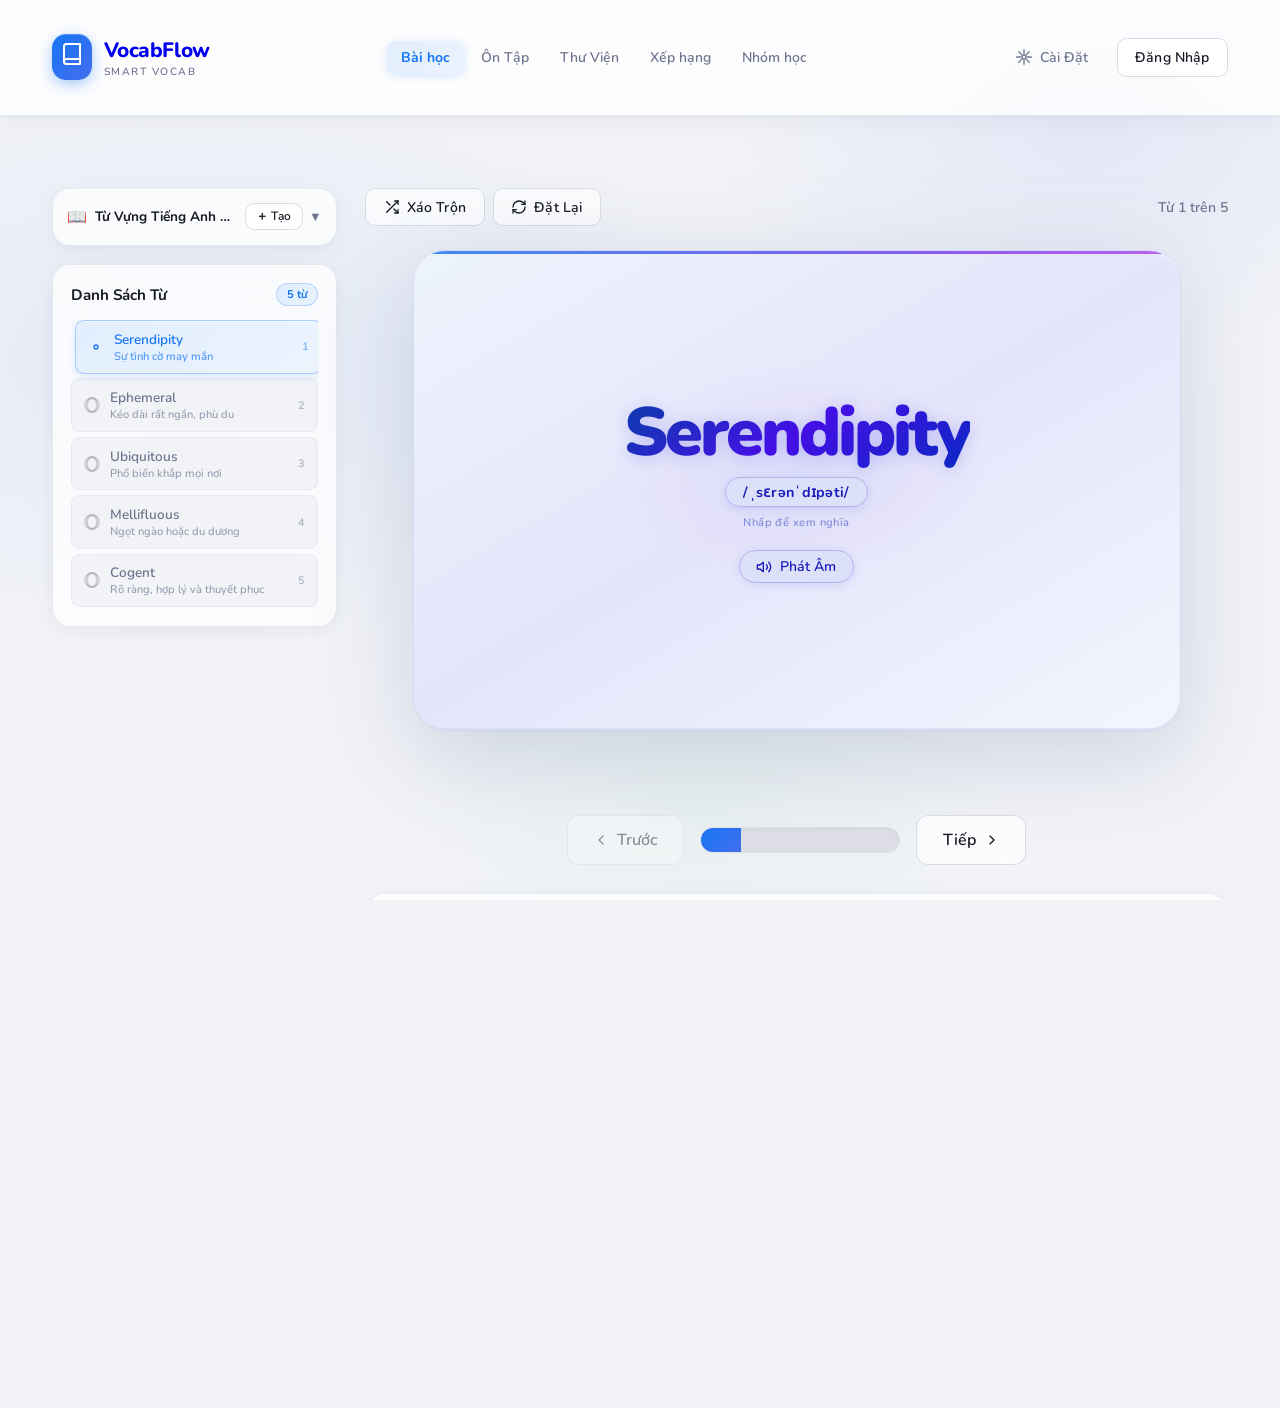
==== commit 414957ec: "fix: mobile nav group, responsive UI, voice persist" ====
--- a/vocabflow-fullstack-main/backend/index.html
+++ b/vocabflow-fullstack-main/backend/index.html
@@ -3525,12 +3525,19 @@
       el('pg-listen-btn')?.addEventListener('click', function() {
         const word = el('pg-word').textContent;
         if (!word || word.includes('🎉')) return;
-        const utter = new SpeechSynthesisUtterance(word);
-        utter.lang = 'en-US'; utter.rate = 0.85;
-        speechSynthesis.cancel();
-        speechSynthesis.speak(utter);
-        this.classList.add('playing');
-        utter.onend = () => this.classList.remove('playing');
+        const btn = this;
+        const voiceId = (window.currentUser && window.currentUser.preferred_voice)
+          ? window.currentUser.preferred_voice : 'en-US-AriaNeural';
+        const apiBase = window.BACKEND_API_URL || 'https://backend-late-bird-6083.fly.dev/api';
+        const audio = new Audio(`${apiBase}/audio?text=${encodeURIComponent(word)}&voice=${encodeURIComponent(voiceId)}`);
+        btn.classList.add('playing');
+        audio.play().catch(() => {
+          // fallback to speechSynthesis
+          const utter = new SpeechSynthesisUtterance(word);
+          utter.lang = 'en-US'; utter.rate = 0.85;
+          speechSynthesis.cancel(); speechSynthesis.speak(utter);
+        });
+        audio.onended = () => btn.classList.remove('playing');
       });
 
       // ── Ghi âm ───────────────────────────────────────────
@@ -3659,10 +3666,15 @@
       $('pg-listen-btn')?.addEventListener('click', () => {
         const word = pgWords[pgIndex]?.word;
         if (!word) return;
-        const utter = new SpeechSynthesisUtterance(word);
-        utter.lang = 'en-US'; utter.rate = 0.85;
-        speechSynthesis.cancel();
-        speechSynthesis.speak(utter);
+        const voiceId = (window.currentUser && window.currentUser.preferred_voice)
+          ? window.currentUser.preferred_voice : 'en-US-AriaNeural';
+        const apiBase = window.BACKEND_API_URL || 'https://backend-late-bird-6083.fly.dev/api';
+        const audio = new Audio(`${apiBase}/audio?text=${encodeURIComponent(word)}&voice=${encodeURIComponent(voiceId)}`);
+        audio.play().catch(() => {
+          const utter = new SpeechSynthesisUtterance(word);
+          utter.lang = 'en-US'; utter.rate = 0.85;
+          speechSynthesis.cancel(); speechSynthesis.speak(utter);
+        });
       });
 
       // ── Bắt đầu ghi âm ─────────────────────────────────────
--- a/vocabflow-fullstack-main/backend/style.css
+++ b/vocabflow-fullstack-main/backend/style.css
@@ -3569,13 +3569,13 @@
     display: flex;
     flex-direction: column;
     align-items: center;
-    gap: 0.22rem;
+    gap: 0.15rem;
     color: hsl(var(--muted-foreground));
-    font-size: 0.58rem;
+    font-size: 0.52rem;
     font-weight: 600;
     text-decoration: none;
-    padding: 0.5rem 0.65rem 0.3rem;
-    border-radius: 0.75rem;
+    padding: 0.4rem 0.2rem 0.25rem;
+    border-radius: 0.6rem;
     transition: color 0.18s, background 0.18s;
     cursor: pointer;
     background: none;
@@ -3583,10 +3583,13 @@
     font-family: inherit;
     position: relative;
     flex: 1;
-    max-width: 72px;
+    min-width: 0;
+    max-width: 60px;
+    overflow: hidden;
   }
   .mobile-nav-item svg {
-    width: 22px; height: 22px;
+    width: 20px; height: 20px;
+    flex-shrink: 0;
     transition: transform 0.18s;
     stroke-width: 1.8;
   }
@@ -4141,4 +4144,279 @@
 /* ── Scrollbar thin ── */
 ::-webkit-scrollbar { width: 5px; height: 5px; }
 ::-webkit-scrollbar-track { background: transparent; }
-::-webkit-scrollbar-thumb { background: hsl(var(--border)); border-radius: 99px; }+::-webkit-scrollbar-thumb { background: hsl(var(--border)); border-radius: 99px; }
+
+/* ==========================================================================
+   MOBILE SMART UI v3 — Complete overhaul
+   ========================================================================== */
+
+@media (max-width: 480px) {
+
+  /* ── Dashboard: stack sidebar + learning vertically ── */
+  .main-grid {
+    grid-template-columns: 1fr !important;
+    gap: 0.5rem !important;
+    margin-top: 0.4rem !important;
+  }
+
+  /* ── Sidebar: compact horizontal layout ── */
+  .sidebar {
+    display: grid !important;
+    grid-template-columns: 1fr 1fr !important;
+    gap: 0.4rem !important;
+    overflow: visible !important;
+  }
+
+  /* Deck selector: full width span */
+  .my-decks-card {
+    grid-column: 1 / -1 !important;
+    min-width: unset !important;
+    padding: 0.6rem 0.85rem !important;
+    border-radius: 0.875rem !important;
+  }
+
+  /* Word list: full width, collapsible */
+  .word-list-card {
+    grid-column: 1 / -1 !important;
+    min-width: unset !important;
+    border-radius: 0.875rem !important;
+    max-height: 180px !important;
+    overflow-y: auto !important;
+  }
+  .word-list-header {
+    position: sticky !important;
+    top: 0 !important;
+    background: hsl(var(--card)) !important;
+    z-index: 1 !important;
+    padding: 0.5rem 0.75rem !important;
+    border-radius: 0.875rem 0.875rem 0 0 !important;
+  }
+  .word-list-header h3 { font-size: 0.82rem !important; }
+
+  /* ── Flashcard: full width, optimized height ── */
+  .flashcard-container { margin: 0 !important; }
+  .flip-card {
+    width: 100% !important;
+    min-height: 185px !important;
+    border-radius: 1.1rem !important;
+  }
+  .flash-card {
+    border-radius: 1.1rem !important;
+    padding: 1.1rem 0.9rem 0.9rem !important;
+    min-height: 185px !important;
+  }
+  .flash-word {
+    font-size: clamp(1.6rem, 8.5vw, 2.4rem) !important;
+    line-height: 1.15 !important;
+    word-break: break-word !important;
+  }
+  .flash-ipa { font-size: 0.85rem !important; opacity: 0.7; }
+  .flash-meaning { font-size: 0.85rem !important; line-height: 1.45 !important; }
+  .example-text { font-size: 0.75rem !important; line-height: 1.45 !important; }
+
+  /* ── Controls bar: compact ── */
+  .controls {
+    padding: 0.3rem 0 !important;
+    gap: 0.3rem !important;
+  }
+  .control-buttons { gap: 0.3rem !important; }
+  .control-buttons .btn {
+    padding: 0.35rem 0.6rem !important;
+    font-size: 0.72rem !important;
+    gap: 0.2rem !important;
+    border-radius: 0.6rem !important;
+  }
+  .word-indicator { font-size: 0.72rem !important; }
+
+  /* ── Action buttons ── */
+  .action-buttons {
+    gap: 0.5rem !important;
+    padding: 0.4rem 0 !important;
+  }
+  #learned-btn, #review-btn, #flip-back-btn {
+    padding: 0.55rem 1rem !important;
+    font-size: 0.82rem !important;
+    border-radius: 1.5rem !important;
+    flex: 1 !important;
+    max-width: 130px !important;
+    font-weight: 700 !important;
+  }
+  #flip-back-btn { max-width: 90px !important; }
+
+  /* ── Nav controls ── */
+  .navigation-controls {
+    gap: 0.4rem !important;
+    justify-content: center !important;
+  }
+  .navigation-controls .btn {
+    padding: 0.45rem 0.8rem !important;
+    font-size: 0.78rem !important;
+    min-height: 38px !important;
+    border-radius: 0.7rem !important;
+    font-weight: 700 !important;
+  }
+
+  /* ── Progress dots ── */
+  .progress-dots { max-height: 32px !important; overflow: hidden !important; }
+  .progress-dot { width: 5px !important; height: 5px !important; }
+
+  /* ── Deck selector label ── */
+  #active-deck-label {
+    font-size: 0.85rem !important;
+    font-weight: 700 !important;
+    max-width: 150px !important;
+  }
+
+  /* ── Modal as bottom sheet ── */
+  .modal-overlay { align-items: flex-end !important; }
+  .modal {
+    width: 100vw !important;
+    max-width: 100vw !important;
+    margin: 0 !important;
+    border-radius: 1.25rem 1.25rem 0 0 !important;
+    position: fixed !important;
+    bottom: 0 !important;
+    top: auto !important;
+    max-height: 90vh !important;
+    overflow-y: auto !important;
+  }
+  .modal-header {
+    padding: 0.65rem 1rem 0.5rem !important;
+    position: sticky !important; top: 0 !important;
+    background: hsl(var(--card)) !important; z-index: 2 !important;
+    border-radius: 1.25rem 1.25rem 0 0 !important;
+  }
+  .modal-header::before {
+    content: '' !important;
+    display: block !important;
+    width: 32px !important; height: 3px !important;
+    background: hsl(var(--border)) !important;
+    border-radius: 2px !important;
+    margin: 0 auto 0.5rem !important;
+  }
+  .modal-body { padding: 0.6rem 0.9rem 1.25rem !important; }
+
+  /* ── Word input in modal ── */
+  .word-input-group {
+    padding: 0.65rem !important;
+    border-radius: 0.75rem !important;
+    gap: 0.35rem !important;
+  }
+  .word-input-field input {
+    padding: 0.45rem 0.65rem !important;
+    font-size: 0.82rem !important;
+    border-radius: 0.55rem !important;
+  }
+  .word-input-field label { font-size: 0.75rem !important; }
+
+  /* ── Login modal ── */
+  .register-modal .modal-body,
+  .login-modal .modal-body,
+  #register-modal .modal-body,
+  #login-modal .modal-body {
+    padding: 1rem !important;
+  }
+  .form-group { margin-bottom: 0.875rem !important; }
+  .form-control, input[type="email"], input[type="password"], input[type="text"] {
+    padding: 0.6rem 0.875rem !important;
+    font-size: 0.9rem !important;
+    border-radius: 0.7rem !important;
+  }
+  .btn-primary.btn-full {
+    padding: 0.7rem !important;
+    font-size: 0.9rem !important;
+    border-radius: 0.75rem !important;
+    font-weight: 800 !important;
+  }
+
+  /* ── Settings ── */
+  .settings-section {
+    padding: 0.875rem !important;
+    border-radius: 0.875rem !important;
+    margin-bottom: 0.65rem !important;
+  }
+  .settings-section h3 { font-size: 0.9rem !important; margin-bottom: 0.7rem !important; }
+  .form-label { font-size: 0.8rem !important; }
+  select, .select-control {
+    padding: 0.55rem 0.75rem !important;
+    font-size: 0.85rem !important;
+    border-radius: 0.65rem !important;
+  }
+
+  /* ── Review setup ── */
+  .review-setup-card { padding: 0.875rem !important; border-radius: 0.875rem !important; }
+  .mode-selection-grid { grid-template-columns: 1fr 1fr !important; gap: 0.5rem !important; }
+  .mode-card { padding: 0.75rem 0.5rem !important; }
+  .mode-card h4 { font-size: 0.8rem !important; }
+  .mode-card p { display: none !important; }
+  .mode-card .btn { padding: 0.4rem !important; font-size: 0.75rem !important; }
+
+  /* ── Review game ── */
+  #question-text { font-size: 0.95rem !important; line-height: 1.4 !important; }
+  #quiz-options-container {
+    display: grid !important;
+    grid-template-columns: 1fr 1fr !important;
+    gap: 0.4rem !important;
+  }
+  .btn-option {
+    padding: 0.6rem 0.5rem !important;
+    font-size: 0.8rem !important;
+    border-radius: 0.7rem !important;
+    min-height: 48px !important;
+    text-align: center !important;
+    line-height: 1.3 !important;
+  }
+
+  /* ── FAB: nhỏ gọn ── */
+  .fab-chat {
+    width: 46px !important; height: 46px !important;
+    bottom: calc(68px + env(safe-area-inset-bottom)) !important;
+    right: 0.8rem !important;
+    padding: 10px !important;
+  }
+
+  /* ── Stats ── */
+  .stats-grid { grid-template-columns: 1fr 1fr !important; gap: 0.5rem !important; }
+  .stat-card { padding: 0.75rem !important; border-radius: 0.75rem !important; }
+
+  /* ── Library ── */
+  #library-grid { grid-template-columns: 1fr !important; gap: 0.65rem !important; }
+
+  /* ── Group view ── */
+  .group-layout {
+    grid-template-columns: 1fr !important;
+    gap: 0.5rem !important;
+  }
+  .group-sidebar {
+    border-right: none !important;
+    border-bottom: 1px solid hsl(var(--border) / 0.4) !important;
+    padding-bottom: 0.5rem !important;
+  }
+
+  /* ── Notification ── */
+  .notif-panel {
+    position: fixed !important;
+    top: 52px !important;
+    left: 0.5rem !important;
+    right: 0.5rem !important;
+    width: auto !important;
+  }
+
+  /* ── Page title ── */
+  .page-title { font-size: 1.2rem !important; }
+  .page-subtitle { font-size: 0.78rem !important; }
+}
+
+/* ── 320px ── */
+@media (max-width: 360px) {
+  .mobile-nav-item { font-size: 0.46rem !important; padding: 0.35rem 0.1rem 0.2rem !important; }
+  .mobile-nav-item svg { width: 18px !important; height: 18px !important; }
+  .flash-word { font-size: clamp(1.4rem, 7vw, 2rem) !important; }
+}
+
+/* ── Tablet 768px ── */
+@media (min-width: 481px) and (max-width: 768px) {
+  .main-grid { grid-template-columns: 220px 1fr !important; gap: 0.875rem !important; }
+  .flash-word { font-size: clamp(2rem, 6vw, 3rem) !important; }
+  .mode-selection-grid { grid-template-columns: repeat(3, 1fr) !important; }
+}
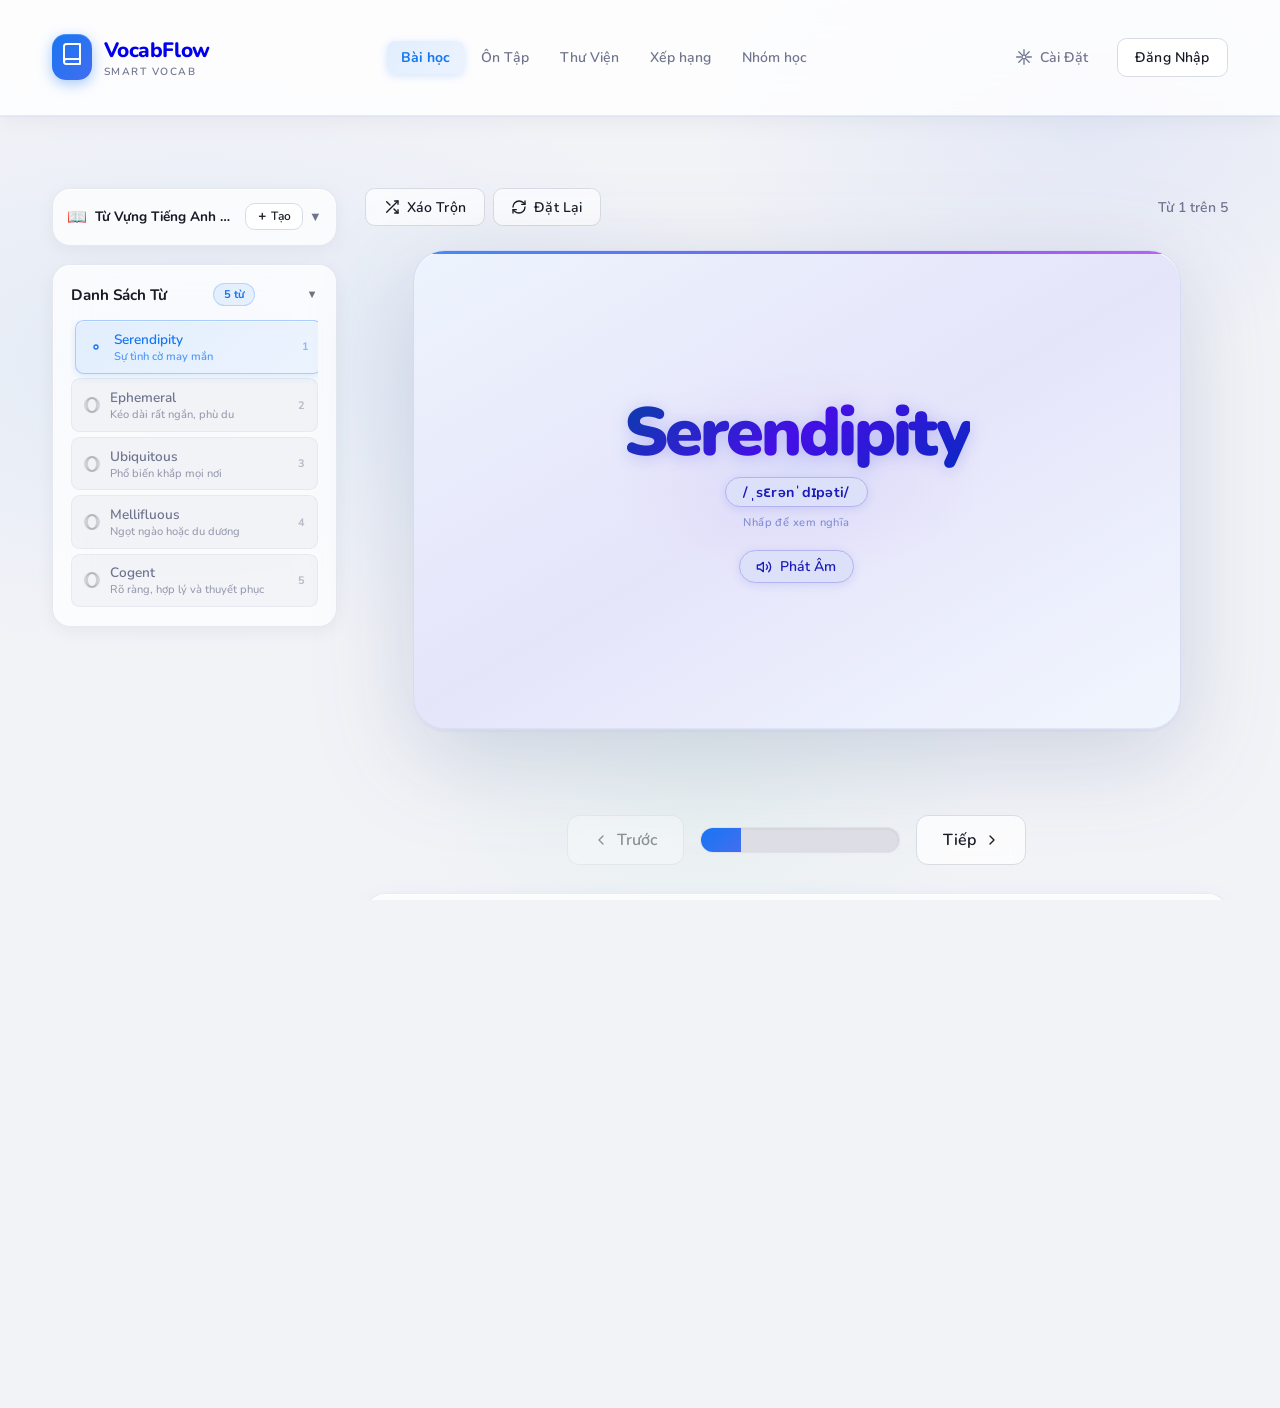
==== commit fec18884: "fix: group sidebar mobile, dashboard layout, word list toggle" ====
--- a/vocabflow-fullstack-main/backend/index.html
+++ b/vocabflow-fullstack-main/backend/index.html
@@ -666,8 +666,25 @@
         gap: 0;
       }
 
-      /* Sidebar ẩn đi — thay bằng floating button + drawer */
-      .group-sidebar { display: none; }
+      /* Sidebar: hiện dạng compact trên mobile */
+      .group-layout {
+        display: flex !important;
+        flex-direction: column !important;
+        gap: 0 !important;
+      }
+      .group-sidebar {
+        display: block !important;
+        border-right: none !important;
+        border-bottom: 1px solid hsl(var(--border) / 0.4) !important;
+        padding: 0.75rem !important;
+        background: hsl(var(--card)) !important;
+        border-radius: 0.875rem !important;
+        margin-bottom: 0.5rem !important;
+      }
+      .group-sidebar-header {
+        padding: 0 0 0.5rem !important;
+        margin-bottom: 0.5rem !important;
+      }
 
       /* Main panel full width */
       .group-main { gap: 0.75rem; }
--- a/vocabflow-fullstack-main/backend/style.css
+++ b/vocabflow-fullstack-main/backend/style.css
@@ -3555,28 +3555,29 @@
     display: flex;
     position: fixed;
     bottom: 0; left: 0; right: 0;
-    background: hsl(var(--card) / 0.96);
+    background: hsl(var(--card) / 0.97);
     backdrop-filter: blur(24px);
     -webkit-backdrop-filter: blur(24px);
     border-top: 1px solid hsl(var(--border) / 0.5);
     z-index: 60;
-    padding: 0.3rem 0.5rem calc(0.3rem + env(safe-area-inset-bottom));
-    justify-content: space-around;
-    align-items: flex-end;
-    gap: 0.15rem;
+    padding: 0.25rem 0 calc(0.25rem + env(safe-area-inset-bottom));
+    justify-content: stretch;
+    align-items: stretch;
+    gap: 0;
   }
   .mobile-nav-item {
     display: flex;
     flex-direction: column;
     align-items: center;
-    gap: 0.15rem;
+    justify-content: center;
+    gap: 0.12rem;
     color: hsl(var(--muted-foreground));
-    font-size: 0.52rem;
+    font-size: 0.5rem;
     font-weight: 600;
     text-decoration: none;
-    padding: 0.4rem 0.2rem 0.25rem;
-    border-radius: 0.6rem;
-    transition: color 0.18s, background 0.18s;
+    padding: 0.4rem 0 0.25rem;
+    border-radius: 0;
+    transition: color 0.15s, background 0.15s;
     cursor: pointer;
     background: none;
     border: none;
@@ -3584,14 +3585,14 @@
     position: relative;
     flex: 1;
     min-width: 0;
-    max-width: 60px;
     overflow: hidden;
+    white-space: nowrap;
   }
   .mobile-nav-item svg {
-    width: 20px; height: 20px;
+    width: 19px; height: 19px;
     flex-shrink: 0;
-    transition: transform 0.18s;
-    stroke-width: 1.8;
+    transition: transform 0.15s;
+    stroke-width: 1.7;
   }
   .mobile-nav-item.active {
     color: hsl(var(--primary));
@@ -4419,4 +4420,239 @@
   .main-grid { grid-template-columns: 220px 1fr !important; gap: 0.875rem !important; }
   .flash-word { font-size: clamp(2rem, 6vw, 3rem) !important; }
   .mode-selection-grid { grid-template-columns: repeat(3, 1fr) !important; }
+}
+
+
+/* ==========================================================================
+   DASHBOARD MOBILE — Smart Layout
+   ========================================================================== */
+@media (max-width: 480px) {
+
+  /* ── Main grid: sidebar trên, flashcard dưới ── */
+  .main-grid {
+    grid-template-columns: 1fr !important;
+    gap: 0.5rem !important;
+    margin-top: 0.4rem !important;
+  }
+
+  /* ── Sidebar: compact row ── */
+  .sidebar {
+    display: flex !important;
+    flex-direction: column !important;
+    gap: 0.4rem !important;
+    overflow: visible !important;
+  }
+
+  /* Deck selector card */
+  .my-decks-card {
+    width: 100% !important;
+    min-width: unset !important;
+    padding: 0.6rem 0.85rem !important;
+    border-radius: 0.875rem !important;
+    flex-shrink: unset !important;
+  }
+
+  /* Deck selector header */
+  #active-deck-label {
+    font-size: 0.88rem !important;
+    font-weight: 700 !important;
+    max-width: calc(100vw - 140px) !important;
+    overflow: hidden !important;
+    text-overflow: ellipsis !important;
+    white-space: nowrap !important;
+  }
+
+  /* Deck dropdown */
+  #deck-dropdown-panel {
+    max-height: 50vh !important;
+    overflow-y: auto !important;
+  }
+  .deck-list { max-height: 160px !important; }
+
+  /* Word list card: collapsible, compact */
+  .word-list-card {
+    width: 100% !important;
+    min-width: unset !important;
+    flex-shrink: unset !important;
+    border-radius: 0.875rem !important;
+    max-height: 160px !important;
+    overflow-y: auto !important;
+  }
+  .word-list-header {
+    padding: 0.45rem 0.75rem !important;
+    position: sticky !important;
+    top: 0 !important;
+    background: hsl(var(--card)) !important;
+    z-index: 1 !important;
+    display: flex !important;
+    align-items: center !important;
+    justify-content: space-between !important;
+  }
+  .word-list-header h3 { font-size: 0.8rem !important; font-weight: 700 !important; }
+  #word-list-badge { font-size: 0.68rem !important; }
+  .word-item { padding: 0.45rem 0.75rem !important; }
+  .word-title { font-size: 0.82rem !important; }
+  .word-meaning { font-size: 0.72rem !important; }
+
+  /* ── Learning area ── */
+  .learning-area { gap: 0.5rem !important; }
+  .learning-content { gap: 0.45rem !important; }
+
+  /* Controls */
+  .controls {
+    padding: 0.25rem 0 !important;
+    gap: 0.35rem !important;
+    flex-wrap: nowrap !important;
+  }
+  .control-buttons {
+    gap: 0.3rem !important;
+    flex-shrink: 0 !important;
+  }
+  .control-buttons .btn {
+    padding: 0.35rem 0.55rem !important;
+    font-size: 0.7rem !important;
+    gap: 0.2rem !important;
+    border-radius: 0.55rem !important;
+    white-space: nowrap !important;
+  }
+  .control-buttons .btn .icon-sm { display: none !important; }
+  .word-indicator {
+    font-size: 0.72rem !important;
+    white-space: nowrap !important;
+    margin-left: auto !important;
+  }
+
+  /* Flashcard */
+  .flashcard-container { margin: 0 !important; }
+  .flip-card {
+    width: 100% !important;
+    min-height: 180px !important;
+    border-radius: 1rem !important;
+  }
+  .flash-card {
+    border-radius: 1rem !important;
+    padding: 1rem 0.9rem 0.85rem !important;
+    min-height: 180px !important;
+    gap: 0.3rem !important;
+  }
+  .flash-word {
+    font-size: clamp(1.5rem, 8vw, 2.2rem) !important;
+    line-height: 1.15 !important;
+    word-break: break-word !important;
+    margin-bottom: 0.15rem !important;
+  }
+  .flash-ipa {
+    font-size: 0.82rem !important;
+    opacity: 0.7 !important;
+  }
+  .flash-meaning {
+    font-size: 0.83rem !important;
+    line-height: 1.4 !important;
+  }
+  .example-box { margin-top: 0.35rem !important; }
+  .example-text { font-size: 0.72rem !important; line-height: 1.4 !important; }
+
+  /* Action buttons */
+  .action-buttons {
+    display: flex !important;
+    gap: 0.5rem !important;
+    justify-content: center !important;
+    padding: 0.3rem 0 !important;
+  }
+  #learned-btn, #review-btn, #flip-back-btn {
+    padding: 0.55rem 0.9rem !important;
+    font-size: 0.8rem !important;
+    border-radius: 1.5rem !important;
+    flex: 1 !important;
+    max-width: 120px !important;
+    font-weight: 700 !important;
+    min-height: 38px !important;
+  }
+  #flip-back-btn { max-width: 85px !important; }
+
+  /* Nav controls */
+  .navigation-controls {
+    gap: 0.35rem !important;
+    justify-content: center !important;
+  }
+  .navigation-controls .btn {
+    padding: 0.42rem 0.75rem !important;
+    font-size: 0.76rem !important;
+    min-height: 36px !important;
+    font-weight: 700 !important;
+    border-radius: 0.65rem !important;
+  }
+
+  /* Progress dots */
+  .progress-dots {
+    max-height: 28px !important;
+    overflow: hidden !important;
+    gap: 2px !important;
+  }
+  .progress-dot { width: 5px !important; height: 5px !important; }
+
+  /* FAB */
+  .fab-chat {
+    width: 44px !important;
+    height: 44px !important;
+    bottom: calc(64px + env(safe-area-inset-bottom)) !important;
+    right: 0.75rem !important;
+    padding: 9px !important;
+  }
+
+  /* Main padding */
+  .main { padding-bottom: calc(64px + env(safe-area-inset-bottom)) !important; }
+  .container { padding-left: 0.65rem !important; padding-right: 0.65rem !important; }
+}
+
+
+/* ==========================================================================
+   DASHBOARD MOBILE FIX — Word list ẩn mặc định
+   ========================================================================== */
+@media (max-width: 480px) {
+
+  /* Word list: ẩn mặc định, chỉ hiện nút toggle */
+  .word-list-card {
+    max-height: 42px !important;
+    overflow: hidden !important;
+    transition: max-height 0.3s ease !important;
+  }
+  .word-list-card.wl-expanded {
+    max-height: 220px !important;
+  }
+  .word-list-header {
+    cursor: pointer !important;
+    user-select: none !important;
+    padding: 0.55rem 0.85rem !important;
+    display: flex !important;
+    align-items: center !important;
+    justify-content: space-between !important;
+    position: sticky !important;
+    top: 0 !important;
+    background: hsl(var(--card)) !important;
+    z-index: 1 !important;
+    border-radius: 0.875rem !important;
+  }
+  .word-list-header h3 {
+    font-size: 0.82rem !important;
+    font-weight: 700 !important;
+  }
+  #word-list-badge {
+    font-size: 0.68rem !important;
+    margin-right: 0.3rem !important;
+  }
+
+  /* Flashcard luôn hiện đầu tiên */
+  .learning-area {
+    order: -1 !important;
+  }
+
+  /* Main grid: flashcard trước, sidebar sau */
+  .main-grid {
+    display: flex !important;
+    flex-direction: column !important;
+    gap: 0.45rem !important;
+  }
+  .sidebar { order: 2 !important; }
+  .learning-area { order: 1 !important; }
 }
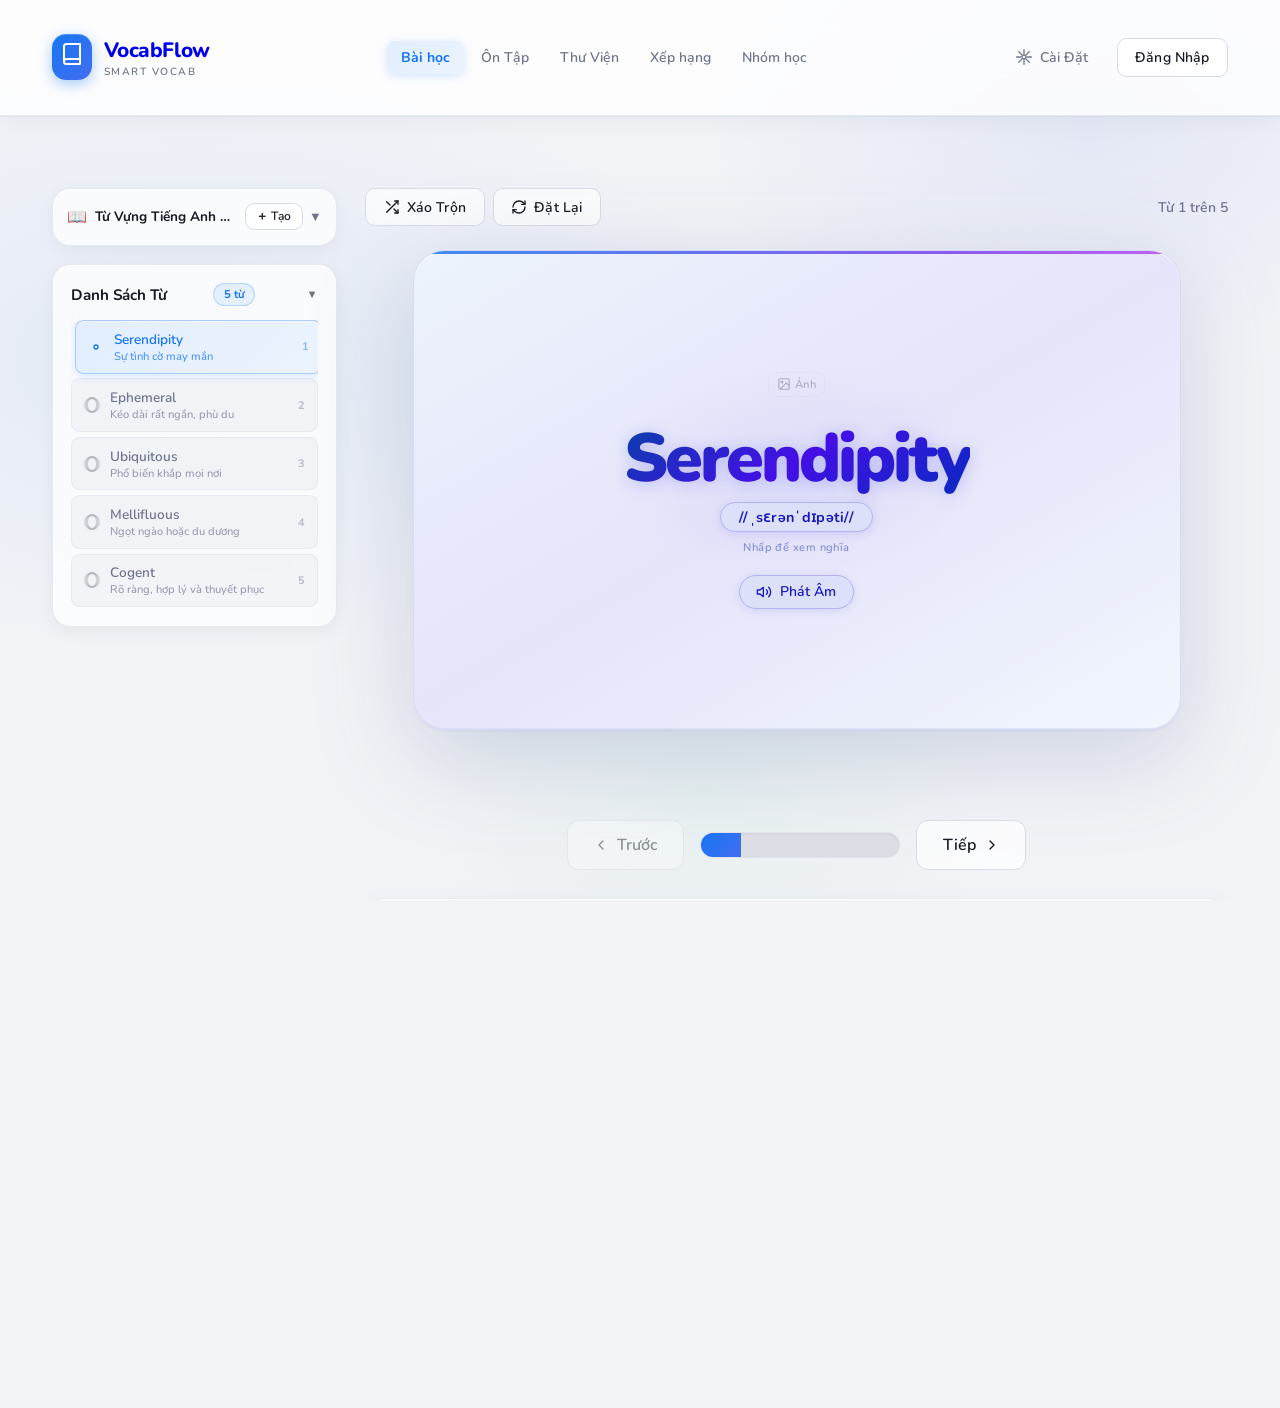
==== commit 77b36701: "feat: AI word type detect, image btn, fix duplicate pronun module" ====
--- a/vocabflow-fullstack-main/backend/index.html
+++ b/vocabflow-fullstack-main/backend/index.html
@@ -1135,6 +1135,16 @@
                   <div class="flip-card-inner">
                     <div class="flip-card-front learning-card">
                       <div class="card-content">
+                        <!-- Word type badge + image placeholder btn -->
+                        <div class="card-top-row" style="display:flex;align-items:center;justify-content:space-between;margin-bottom:0.35rem">
+                          <span class="word-type-badge" id="word-type-badge" style="display:none;font-size:0.65rem;font-weight:700;padding:0.18rem 0.55rem;border-radius:999px;letter-spacing:0.04em;text-transform:uppercase;background:hsl(214 90% 52%/0.15);color:hsl(214 90% 42%);border:1px solid hsl(214 90% 52%/0.25)"></span>
+                          <button class="btn btn-ghost" id="card-image-btn" title="Hình ảnh minh họa (sắp ra mắt)"
+                            style="padding:0.25rem 0.5rem;font-size:0.7rem;opacity:0.5;cursor:not-allowed;border:1px dashed hsl(var(--border));border-radius:0.5rem;display:flex;align-items:center;gap:0.25rem;margin-left:auto"
+                            onclick="event.stopPropagation();alert('Tính năng hình ảnh minh họa đang được phát triển! 🖼️')">
+                            <svg width="14" height="14" viewBox="0 0 24 24" fill="none" stroke="currentColor" stroke-width="2"><rect x="3" y="3" width="18" height="18" rx="2"/><circle cx="8.5" cy="8.5" r="1.5"/><path d="m21 15-5-5L5 21"/></svg>
+                            Ảnh
+                          </button>
+                        </div>
                         <div class="word-section">
                           <h2 class="word-text" id="word-text" lang="en" translate="no"></h2>
                           <p class="word-ipa" id="word-ipa" lang="en" translate="no"></p>
@@ -1609,7 +1619,7 @@
 
         <!-- 4. Tiến Độ View -->
         <div class="page-view hidden" id="progress-view">
-          <h2 class="page-title">Tiến Độ Học Tập Chi Tiết</h2>
+          <h2 class="page-title">Tiến Độ Học Tập Chi Tiết và Bảng Xếp Hạng</h2>
           <p class="page-subtitle">Theo dõi thành tích và xu hướng học từ vựng của bạn.</p>
           <div class="progress-grid">
             <div class="data-card large-card progress-summary">
@@ -2510,10 +2520,15 @@
       const row = document.createElement('div');
       row.className = 'word-input-row';
       row.style.cssText = 'display:grid;grid-template-columns:1fr 1fr 1fr auto;gap:0.4rem;align-items:center';
+      const wtypes = ['','n.','v.','adj.','adv.','prep.','pron.','conj.','int.'];
       row.innerHTML = `
         <input type="text" placeholder="Từ (VD: Serendipity)" value="${escHtml(w?.word || '')}" data-field="word"
           style="padding:6px 9px;border-radius:7px;border:1px solid hsl(var(--border)/0.6);font-size:0.82rem;background:hsl(var(--card)/0.8)"
-          oninput="updateGrpWordCount()"/>
+          oninput="updateGrpWordCount()" onblur="autoDetectWordType(this)"/>
+        <select data-field="word_type"
+          style="padding:6px 9px;border-radius:7px;border:1px solid hsl(var(--border)/0.6);font-size:0.82rem;background:hsl(var(--card)/0.8);cursor:pointer">
+          ${wtypes.map(t=>`<option value="${t}" ${(w?.word_type||'')==t?'selected':''}>${t||'Loại từ...'}</option>`).join('')}
+        </select>
         <input type="text" placeholder="IPA (/ˌsɛr.../) " value="${escHtml(w?.ipa || '')}" data-field="ipa"
           style="padding:6px 9px;border-radius:7px;border:1px solid hsl(var(--border)/0.6);font-size:0.82rem;background:hsl(var(--card)/0.8)"/>
         <input type="text" placeholder="Nghĩa tiếng Việt" value="${escHtml(w?.meaning || '')}" data-field="meaning"
@@ -2526,6 +2541,34 @@
       updateGrpWordCount();
     };
 
+    // AI tự nhận diện loại từ
+    window.autoDetectWordType = async function(input) {
+      const word = input.value.trim();
+      if (!word) return;
+      const row = input.closest('.word-input-row');
+      const select = row?.querySelector('[data-field="word_type"]');
+      if (!select || select.value) return; // đã có loại từ rồi thì bỏ qua
+      try {
+        const token = (window.currentUser && window.currentUser.token)
+                      || localStorage.getItem('vocabflow_authToken');
+        const apiBase = window.BACKEND_API_URL || 'https://backend-late-bird-6083.fly.dev/api';
+        const res = await fetch(apiBase + '/ai/word-type', {
+          method: 'POST',
+          headers: { 'Content-Type': 'application/json', 'Authorization': 'Bearer ' + token },
+          body: JSON.stringify({ word })
+        });
+        if (res.ok) {
+          const data = await res.json();
+          if (data.word_type && select) {
+            select.value = data.word_type;
+            select.style.background = 'hsl(158 64% 42% / 0.1)';
+            select.style.borderColor = 'hsl(158 64% 42% / 0.4)';
+            setTimeout(() => { select.style.background = ''; select.style.borderColor = ''; }, 2000);
+          }
+        }
+      } catch(e) { console.warn('word-type detect:', e); }
+    };
+
     window.submitDeck = async function() {
       if (!activeGroup) return;
       const name = document.getElementById('input-deck-name').value.trim();
@@ -2535,9 +2578,10 @@
       const rows  = document.querySelectorAll('#deck-word-inputs .word-input-row');
       const words = [];
       rows.forEach((row, idx) => {
-        const word    = row.querySelector('[data-field="word"]').value.trim();
-        const ipa     = row.querySelector('[data-field="ipa"]').value.trim();
-        const meaning = row.querySelector('[data-field="meaning"]').value.trim();
+        const word      = row.querySelector('[data-field="word"]').value.trim();
+        const ipa       = row.querySelector('[data-field="ipa"]').value.trim();
+        const meaning   = row.querySelector('[data-field="meaning"]').value.trim();
+        const word_type = row.querySelector('[data-field="word_type"]')?.value || '';
         if (word) words.push({ id: `w-${Date.now()}-${idx}`, word, ipa, meaning });
       });
       if (!words.length) { toast('Vui lòng thêm ít nhất 1 từ', 'error'); return; }
@@ -3394,250 +3438,6 @@
     });
     </script>
 
-    <!-- ===== PRONUNCIATION AI MODULE v2 ===== -->
-    <script>
-    (function() {
-      'use strict';
-
-      // ── State ────────────────────────────────────────────
-      let pgWords       = [];   // danh sách từ phiên này
-      let pgIndex       = 0;    // vị trí hiện tại
-      let mediaRecorder = null;
-      let audioChunks   = [];
-      let sessionScores = [];   // [{word, score}]
-
-      // ── Elements ─────────────────────────────────────────
-      const overlay      = () => document.getElementById('pronun-overlay');
-      const el           = id  => document.getElementById(id);
-
-      // ── Helpers ───────────────────────────────────────────
-      function showState(name) {
-        ['idle','recording','analyzing','result'].forEach(s => {
-          el('pg-state-' + s).classList.toggle('hidden', s !== name);
-        });
-      }
-
-      function updateProgress() {
-        const total = pgWords.length;
-        el('pronun-current-num').textContent = Math.min(pgIndex + 1, total);
-        el('pronun-total-num').textContent   = total;
-        const pct = total ? (pgIndex / total) * 100 : 0;
-        el('pronun-progress-fill').style.width = pct + '%';
-      }
-
-      function loadWord(idx) {
-        if (idx >= pgWords.length) { endSession(); return; }
-        const w = pgWords[idx];
-        el('pg-word').textContent    = w.word    || '';
-        el('pg-ipa').textContent     = w.ipa     ? '/' + w.ipa + '/' : '';
-        el('pg-meaning').textContent = w.meaning || '';
-        showState('idle');
-        updateProgress();
-      }
-
-      function scoreColor(s) {
-        if (s >= 80) return '#22c55e';
-        if (s >= 60) return '#f59e0b';
-        return '#ef4444';
-      }
-
-      function renderScoreRing(score) {
-        const arc = el('pg-score-arc');
-        const r   = 26, circ = 2 * Math.PI * r;
-        const pct = Math.max(0, Math.min(100, score)) / 100;
-        arc.style.strokeDasharray  = circ;
-        arc.style.strokeDashoffset = circ * (1 - pct);
-        arc.style.stroke = scoreColor(score);
-        el('pg-score-num').textContent = score;
-        el('pg-score-num').style.color = scoreColor(score);
-      }
-
-      function renderResult(data) {
-        const score = data.score || 0;
-        renderScoreRing(score);
-
-        // Verdict
-        const verdicts = { 'Xuất sắc': '🌟', 'Tốt': '👍', 'Khá': '🙂', 'Cần cải thiện': '💪' };
-        const icon = verdicts[data.overall] || '🎙️';
-        el('pg-verdict').textContent     = icon + ' ' + (data.overall || '');
-        el('pg-verdict-sub').textContent = score >= 80 ? 'Phát âm rất tốt!' : score >= 60 ? 'Tiếp tục luyện tập!' : 'Hãy nghe lại và thử thêm.';
-
-        // Feedback list
-        let html = '';
-        if (data.correct)           html += '<div class="pg-fb-item correct">✅ ' + data.correct + '</div>';
-        if (data.errors)            html += '<div class="pg-fb-item error">⚠️ ' + data.errors + '</div>';
-        if (data.tip)               html += '<div class="pg-fb-item tip">💡 ' + data.tip + '</div>';
-        if (data.phonetic_feedback) html += '<div class="pg-fb-item phonetic">🔤 ' + data.phonetic_feedback + '</div>';
-        el('pg-feedback-list').innerHTML = html;
-
-        // Lưu điểm phiên
-        const w = pgWords[pgIndex] || {};
-        sessionScores.push({ word: w.word || '', score });
-        renderSessionScores();
-
-        showState('result');
-      }
-
-      function renderSessionScores() {
-        const container = el('pronun-session-scores');
-        if (!container || sessionScores.length === 0) return;
-        container.innerHTML = sessionScores.map(s =>
-          '<div class="pg-session-dot" title="' + s.word + ': ' + s.score + '" style="background:' + scoreColor(s.score) + '">' +
-            '<span>' + s.word.slice(0, 3) + '</span>' +
-          '</div>'
-        ).join('');
-      }
-
-      function endSession() {
-        const avg = sessionScores.length
-          ? Math.round(sessionScores.reduce((a,b) => a + b.score, 0) / sessionScores.length)
-          : 0;
-        el('pg-word').textContent    = '🎉 Hoàn thành!';
-        el('pg-ipa').textContent     = '';
-        el('pg-meaning').textContent = 'Điểm trung bình phiên: ' + avg + '/100';
-        showState('idle');
-        el('pg-mic-start').style.display = 'none';
-        el('pronun-current-num').textContent = pgWords.length;
-      }
-
-      // ── Open / Close ─────────────────────────────────────
-      function openPronunMode() {
-        // Lấy từ từ deck hiện tại
-        const allDecks = window._decks || [];
-        const activeId = window._activeDeckId;
-        let words = [];
-        if (activeId) {
-          const deck = allDecks.find(d => d.id === activeId);
-          if (deck) words = deck.words || [];
-        }
-        if (!words.length) {
-          allDecks.forEach(d => { words = words.concat(d.words || []); });
-        }
-        if (!words.length) {
-          alert('Chưa có từ vựng nào. Hãy tạo bộ từ trước!');
-          return;
-        }
-
-        // Shuffle
-        pgWords = words.slice().sort(() => Math.random() - 0.5).slice(0, 20);
-        pgIndex = 0;
-        sessionScores = [];
-        el('pronun-session-scores').innerHTML = '';
-        el('pg-mic-start').style.display = '';
-
-        overlay().classList.remove('hidden');
-        loadWord(0);
-      }
-
-      function closePronunMode() {
-        overlay().classList.add('hidden');
-        if (mediaRecorder && mediaRecorder.state !== 'inactive') {
-          mediaRecorder.stop();
-          mediaRecorder.stream?.getTracks().forEach(t => t.stop());
-        }
-        mediaRecorder = null;
-      }
-
-      // ── Nghe phát âm chuẩn ───────────────────────────────
-      el('pg-listen-btn')?.addEventListener('click', function() {
-        const word = el('pg-word').textContent;
-        if (!word || word.includes('🎉')) return;
-        const btn = this;
-        const voiceId = (window.currentUser && window.currentUser.preferred_voice)
-          ? window.currentUser.preferred_voice : 'en-US-AriaNeural';
-        const apiBase = window.BACKEND_API_URL || 'https://backend-late-bird-6083.fly.dev/api';
-        const audio = new Audio(`${apiBase}/audio?text=${encodeURIComponent(word)}&voice=${encodeURIComponent(voiceId)}`);
-        btn.classList.add('playing');
-        audio.play().catch(() => {
-          // fallback to speechSynthesis
-          const utter = new SpeechSynthesisUtterance(word);
-          utter.lang = 'en-US'; utter.rate = 0.85;
-          speechSynthesis.cancel(); speechSynthesis.speak(utter);
-        });
-        audio.onended = () => btn.classList.remove('playing');
-      });
-
-      // ── Ghi âm ───────────────────────────────────────────
-      el('pg-mic-start')?.addEventListener('click', async function() {
-        try {
-          const stream = await navigator.mediaDevices.getUserMedia({ audio: true });
-          audioChunks = [];
-          const mimeType = MediaRecorder.isTypeSupported('audio/webm') ? 'audio/webm' : 'audio/ogg';
-          mediaRecorder = new MediaRecorder(stream, { mimeType });
-          mediaRecorder.ondataavailable = e => { if (e.data.size > 0) audioChunks.push(e.data); };
-          mediaRecorder.start(100);
-          showState('recording');
-        } catch(e) {
-          alert('Không thể truy cập microphone. Vui lòng cấp quyền trong trình duyệt.');
-        }
-      });
-
-      // ── Dừng & gửi AI ────────────────────────────────────
-      el('pg-mic-stop')?.addEventListener('click', function() {
-        if (!mediaRecorder || mediaRecorder.state === 'inactive') return;
-        showState('analyzing');
-        mediaRecorder.stop();
-        mediaRecorder.stream.getTracks().forEach(t => t.stop());
-
-        mediaRecorder.onstop = async () => {
-          const blob    = new Blob(audioChunks, { type: 'audio/webm' });
-          const reader  = new FileReader();
-          reader.onload = async ev => {
-            try {
-              const token   = (window.currentUser && window.currentUser.token)
-                              || localStorage.getItem('vocabflow_authToken');
-              const apiBase = window.BACKEND_API_URL || 'http://127.0.0.1:5000/api';
-              const word    = pgWords[pgIndex] || {};
-              const res = await fetch(apiBase + '/pronunciation/check', {
-                method : 'POST',
-                headers: { 'Content-Type': 'application/json', 'Authorization': 'Bearer ' + token },
-                body   : JSON.stringify({ word: word.word, ipa: word.ipa, audio: ev.target.result })
-              });
-              if (res.ok) {
-                renderResult(await res.json());
-              } else {
-                renderResult({ score: 0, overall: 'Lỗi', errors: 'Không phân tích được, thử lại.', correct:'', tip:'', phonetic_feedback:'' });
-              }
-            } catch(e) {
-              renderResult({ score: 0, overall: 'Lỗi kết nối', errors: e.message, correct:'', tip:'', phonetic_feedback:'' });
-            }
-          };
-          reader.readAsDataURL(blob);
-        };
-      });
-
-      // ── Thử lại ──────────────────────────────────────────
-      el('pg-retry-btn')?.addEventListener('click', () => {
-        sessionScores.pop(); // xóa điểm vừa rồi
-        renderSessionScores();
-        showState('idle');
-      });
-
-      // ── Từ tiếp ───────────────────────────────────────────
-      el('pg-next-btn')?.addEventListener('click', () => {
-        pgIndex++;
-        loadWord(pgIndex);
-        updateProgress();
-      });
-
-      // ── Đóng ────────────────────────────────────────────
-      el('pronun-game-close')?.addEventListener('click', closePronunMode);
-      overlay()?.addEventListener('click', e => { if (e.target === overlay()) closePronunMode(); });
-
-      // ── Mở từ mode-selection ─────────────────────────────
-      document.getElementById('start-pronun-btn')?.addEventListener('click', openPronunMode);
-
-      // Expose decks từ script.js
-      const _origRenderDeckList = window.renderDeckList;
-      window.renderDeckList = function() {
-        if (_origRenderDeckList) _origRenderDeckList.apply(this, arguments);
-        window._decks        = window.__decks_ref || [];
-        window._activeDeckId = window.__activeDeckId_ref || null;
-      };
-
-    })();
-    </script>
-
     <!-- ===== LUYỆN PHÁT ÂM AI MODULE ===== -->
     <script>
     (function() {
--- a/vocabflow-fullstack-main/backend/style.css
+++ b/vocabflow-fullstack-main/backend/style.css
@@ -4647,12 +4647,50 @@
     order: -1 !important;
   }
 
-  /* Main grid: flashcard trước, sidebar sau */
+  /* Main grid: flashcard trước, sidebar sau — KHÔNG dùng display:flex để tránh override .hidden */
   .main-grid {
-    display: flex !important;
-    flex-direction: column !important;
+    grid-template-columns: 1fr !important;
     gap: 0.45rem !important;
   }
-  .sidebar { order: 2 !important; }
-  .learning-area { order: 1 !important; }
+}
+
+
+/* ==========================================================================
+   FIX iOS Safari flip card mirror bug
+   ========================================================================== */
+.flip-card {
+  -webkit-perspective: 1400px;
+  perspective: 1400px;
+}
+.flip-card-inner {
+  -webkit-transform-style: preserve-3d;
+  transform-style: preserve-3d;
+  -webkit-transition: transform 0.7s cubic-bezier(0.4, 0, 0.2, 1);
+  transition: transform 0.7s cubic-bezier(0.4, 0, 0.2, 1);
+}
+.flip-card.flipped .flip-card-inner {
+  -webkit-transform: rotateY(180deg);
+  transform: rotateY(180deg);
+}
+.flip-card-front,
+.flip-card-back {
+  -webkit-backface-visibility: hidden;
+  backface-visibility: hidden;
+  /* Fix Safari: thêm transform translateZ(0) */
+  -webkit-transform: translateZ(0);
+  transform: translateZ(0);
+}
+.flip-card-back {
+  -webkit-transform: rotateY(180deg);
+  transform: rotateY(180deg);
+}
+/* Khi đã flipped, back face cần translateZ */
+.flip-card.flipped .flip-card-back {
+  -webkit-transform: rotateY(180deg) translateZ(0);
+  transform: rotateY(180deg) translateZ(0);
+}
+/* Đảm bảo text không bị mirror */
+.flip-card-front *, .flip-card-back * {
+  -webkit-transform: none;
+  transform: none;
 }
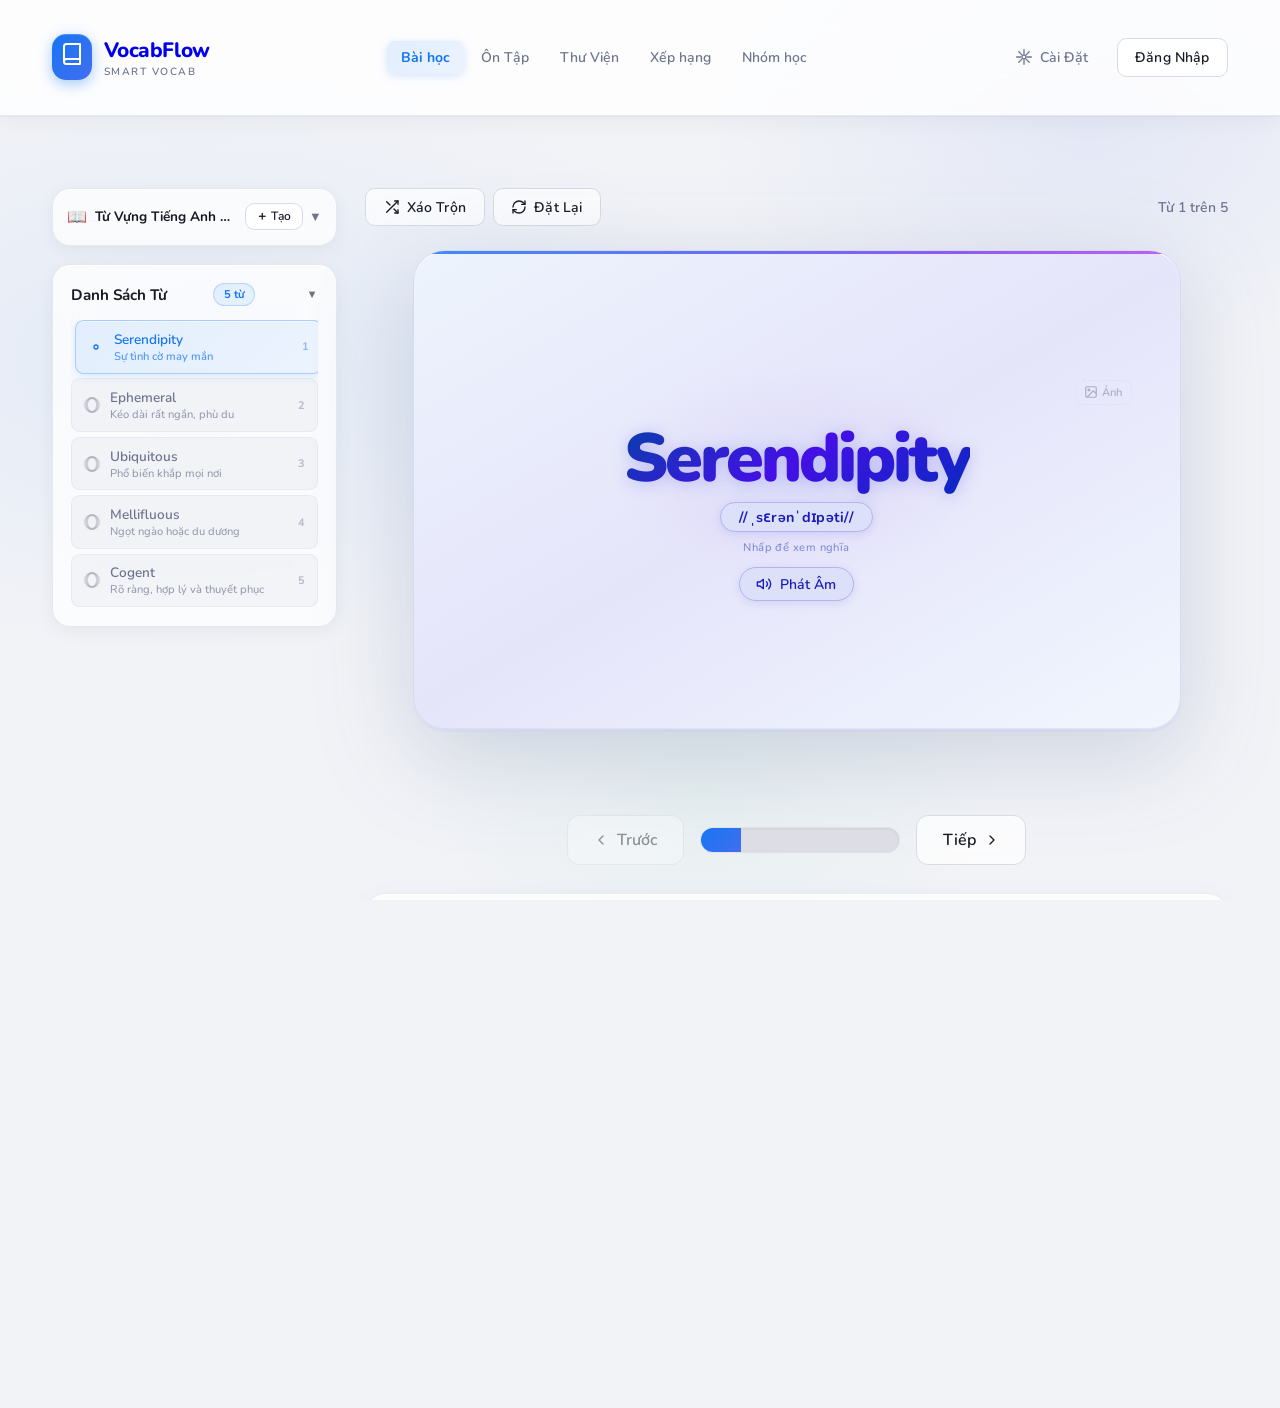
==== commit 189927a7: "feat: AI word type, image btn, badge layout" ====
--- a/vocabflow-fullstack-main/backend/index.html
+++ b/vocabflow-fullstack-main/backend/index.html
@@ -3635,4 +3635,4 @@
 
 
 </body>
-</html>+</html>
--- a/vocabflow-fullstack-main/backend/style.css
+++ b/vocabflow-fullstack-main/backend/style.css
@@ -4693,4 +4693,65 @@
 .flip-card-front *, .flip-card-back * {
   -webkit-transform: none;
   transform: none;
-}+}
+
+
+/* ==========================================================================
+   FLASHCARD — Word Type Badge + Image Button
+   ========================================================================== */
+.card-top-row {
+  display: flex;
+  align-items: center;
+  justify-content: space-between;
+  width: 100%;
+  min-height: 26px;
+  margin-bottom: 0.4rem;
+}
+
+.word-type-badge {
+  font-size: 0.62rem;
+  font-weight: 800;
+  padding: 0.18rem 0.6rem;
+  border-radius: 999px;
+  letter-spacing: 0.06em;
+  text-transform: uppercase;
+  border: 1px solid transparent;
+  line-height: 1.4;
+  flex-shrink: 0;
+}
+
+#card-image-btn {
+  display: flex;
+  align-items: center;
+  gap: 0.25rem;
+  padding: 0.22rem 0.55rem;
+  font-size: 0.68rem;
+  font-weight: 600;
+  opacity: 0.45;
+  cursor: not-allowed;
+  border: 1.5px dashed hsl(var(--border));
+  border-radius: 0.5rem;
+  background: transparent;
+  color: hsl(var(--muted-foreground));
+  transition: opacity 0.2s;
+  flex-shrink: 0;
+  margin-left: auto;
+}
+#card-image-btn:hover { opacity: 0.65; }
+#card-image-btn svg { flex-shrink: 0; }
+
+/* Đảm bảo card-content stretch full width */
+.card-content {
+  display: flex;
+  flex-direction: column;
+  align-items: center;
+  gap: 0.75rem;
+  width: 100%;
+  height: 100%;
+  justify-content: center;
+}
+
+/* Dark mode badge */
+.dark .word-type-badge {
+  filter: brightness(1.3);
+}
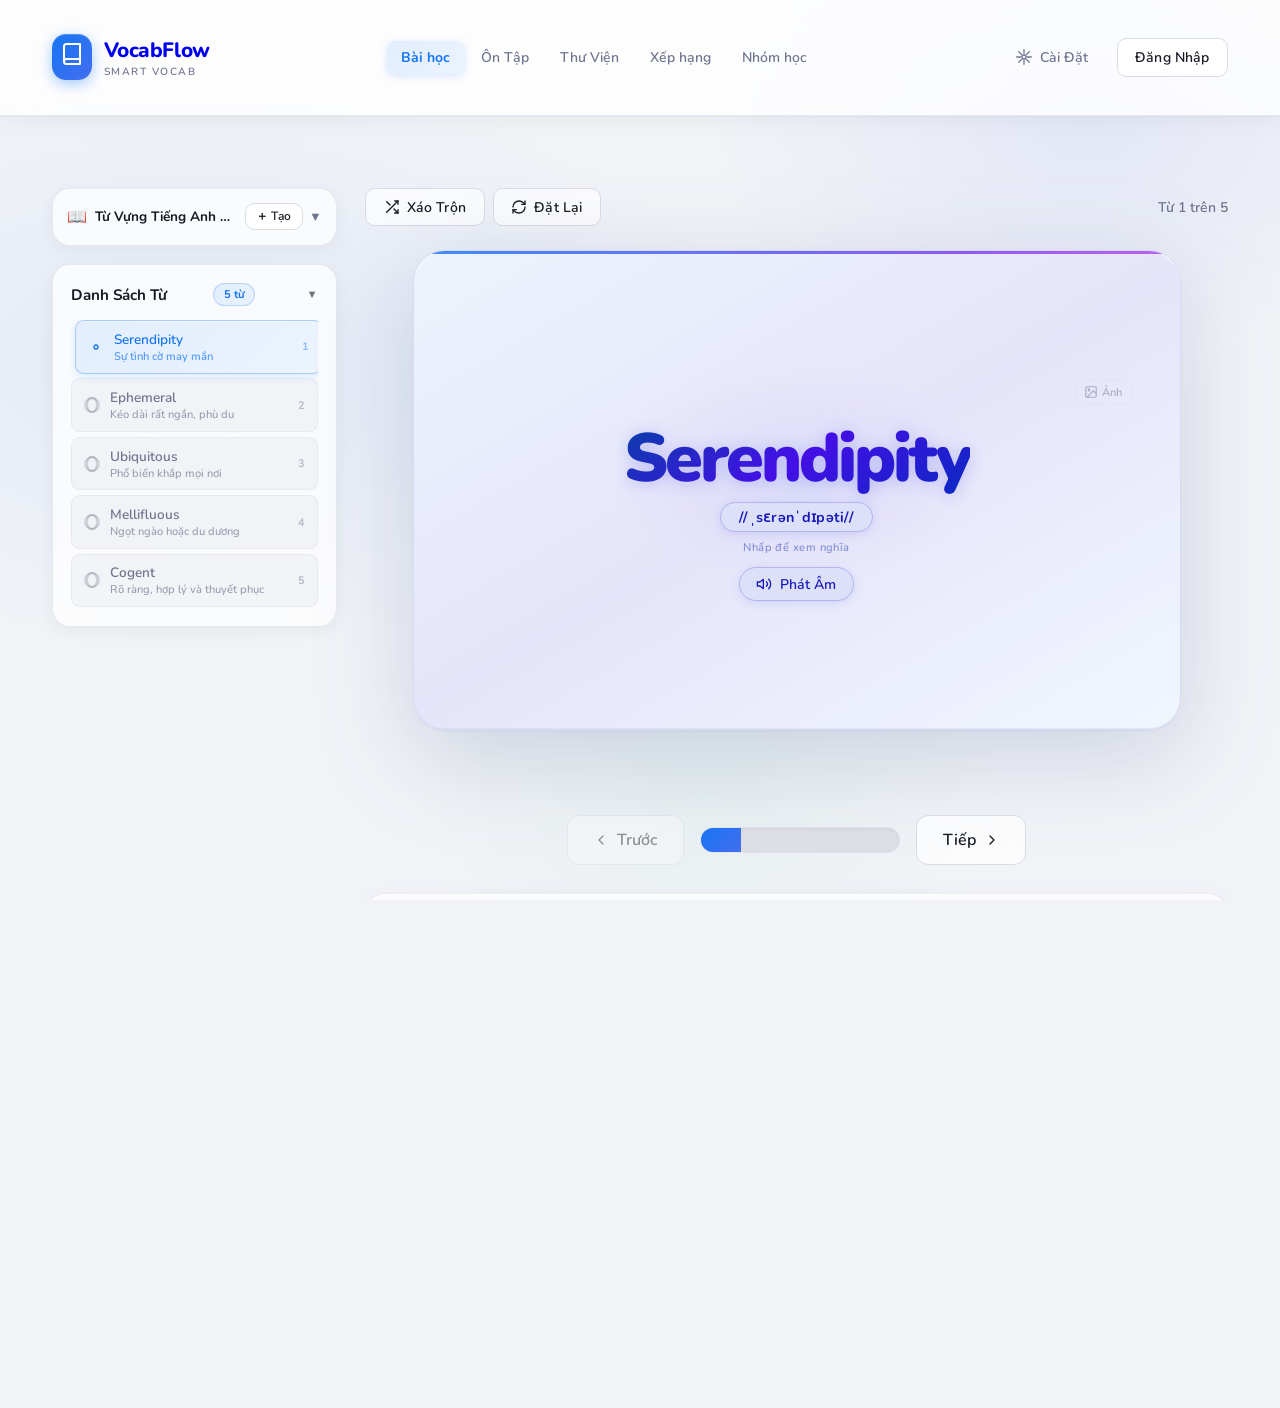
==== commit 0c7a4b69: "feat: pronunciation with OpenAI Whisper + GPT-4o-mini" ====
--- a/vocabflow-fullstack-main/backend/index.html
+++ b/vocabflow-fullstack-main/backend/index.html
@@ -3522,7 +3522,7 @@
             try {
               const token = (window.currentUser && window.currentUser.token)
                             || localStorage.getItem('vocabflow_authToken');
-              const apiBase = window.BACKEND_API_URL || 'http://127.0.0.1:5000/api';
+              const apiBase = window.BACKEND_API_URL || 'https://backend-late-bird-6083.fly.dev/api';
               const w = pgWords[pgIndex];
               const res = await fetch(apiBase + '/pronunciation/check', {
                 method: 'POST',
@@ -3559,9 +3559,10 @@
 
         // Feedback list
         let html = '';
-        if (data.correct) html += `<div class="pg-fb-item correct">✅ ${data.correct}</div>`;
-        if (data.errors)  html += `<div class="pg-fb-item error">⚠️ ${data.errors}</div>`;
-        if (data.tip)     html += `<div class="pg-fb-item tip">💡 ${data.tip}</div>`;
+        if (data.transcript) html += `<div class="pg-fb-item" style="background:hsl(var(--muted)/0.4);border-radius:0.5rem;padding:0.4rem 0.75rem;font-size:0.8rem">🎙️ Whisper nhận dạng: <strong>"${data.transcript}"</strong></div>`;
+        if (data.correct)    html += `<div class="pg-fb-item correct">✅ ${data.correct}</div>`;
+        if (data.errors)     html += `<div class="pg-fb-item error">⚠️ ${data.errors}</div>`;
+        if (data.tip)        html += `<div class="pg-fb-item tip">💡 ${data.tip}</div>`;
         if (data.phonetic_feedback) html += `<div class="pg-fb-item phonetic">🔤 ${data.phonetic_feedback}</div>`;
         $('pg-feedback-list').innerHTML = html;
 
@@ -3600,15 +3601,53 @@
 
       // ── Kết quả cuối ────────────────────────────────────────
       function showFinalResult() {
+        const avg  = pgScores.length ? Math.round(pgScores.reduce((a,b)=>a+b,0)/pgScores.length) : 0;
+        const best = pgScores.length ? Math.max(...pgScores) : 0;
+        const color = avg >= 80 ? 'hsl(158 64% 42%)' : avg >= 60 ? 'hsl(45 90% 50%)' : 'hsl(4 86% 56%)';
+        const msg   = avg >= 80 ? 'Xuất sắc! 🌟' : avg >= 60 ? 'Tốt lắm! 👍' : 'Cần luyện thêm! 💪';
+
+        // Tạo modal kết quả cuối
+        let modal = document.getElementById('pronun-final-modal');
+        if (!modal) {
+          modal = document.createElement('div');
+          modal.id = 'pronun-final-modal';
+          modal.style.cssText = 'position:fixed;inset:0;z-index:9999;background:rgba(0,0,0,0.7);display:flex;align-items:center;justify-content:center;padding:1rem';
+          document.body.appendChild(modal);
+        }
+        modal.innerHTML = `
+          <div style="background:hsl(var(--card));border-radius:1.25rem;padding:2rem;max-width:380px;width:100%;text-align:center;box-shadow:0 20px 60px rgba(0,0,0,0.3)">
+            <div style="font-size:3rem;margin-bottom:0.5rem">🎤</div>
+            <h2 style="font-size:1.3rem;font-weight:700;margin-bottom:0.25rem">Hoàn thành phiên luyện!</h2>
+            <p style="color:hsl(var(--muted-foreground));font-size:0.9rem;margin-bottom:1.5rem">${msg}</p>
+            <div style="display:flex;justify-content:center;gap:1.5rem;margin-bottom:1.5rem">
+              <div>
+                <div style="font-size:2.5rem;font-weight:800;color:${color}">${avg}</div>
+                <div style="font-size:0.75rem;color:hsl(var(--muted-foreground))">Điểm TB</div>
+              </div>
+              <div style="width:1px;background:hsl(var(--border))"></div>
+              <div>
+                <div style="font-size:2.5rem;font-weight:800;color:hsl(158 64% 42%)">${best}</div>
+                <div style="font-size:0.75rem;color:hsl(var(--muted-foreground))">Cao nhất</div>
+              </div>
+              <div style="width:1px;background:hsl(var(--border))"></div>
+              <div>
+                <div style="font-size:2.5rem;font-weight:800;color:hsl(var(--primary))">${pgScores.length}</div>
+                <div style="font-size:0.75rem;color:hsl(var(--muted-foreground))">Từ luyện</div>
+              </div>
+            </div>
+            <div style="display:flex;gap:0.75rem;justify-content:center">
+              <button onclick="document.getElementById('pronun-final-modal').style.display='none'"
+                style="padding:0.6rem 1.5rem;border-radius:0.75rem;border:1px solid hsl(var(--border));background:transparent;cursor:pointer;font-size:0.9rem">
+                Đóng
+              </button>
+              <button onclick="document.getElementById('pronun-final-modal').style.display='none'; window.startPronunciationMode(pgWords)"
+                style="padding:0.6rem 1.5rem;border-radius:0.75rem;border:none;background:hsl(var(--primary));color:white;cursor:pointer;font-size:0.9rem;font-weight:600">
+                Luyện lại
+              </button>
+            </div>
+          </div>`;
+        modal.style.display = 'flex';
         $('pronun-overlay').classList.add('hidden');
-        // Hiện summary trong alert đơn giản (có thể làm modal sau)
-        const avg = pgScores.length ? Math.round(pgScores.reduce((a,b)=>a+b,0)/pgScores.length) : 0;
-        const best = pgScores.length ? Math.max(...pgScores) : 0;
-        alert(`🎤 Hoàn thành!
-
-Điểm trung bình: ${avg}/100
-Điểm cao nhất: ${best}/100
-Số từ luyện: ${pgScores.length}`);
       }
 
       // ── Khởi động từ nút Bắt Đầu ───────────────────────────
@@ -3635,4 +3674,4 @@
 
 
 </body>
-</html>
+</html>
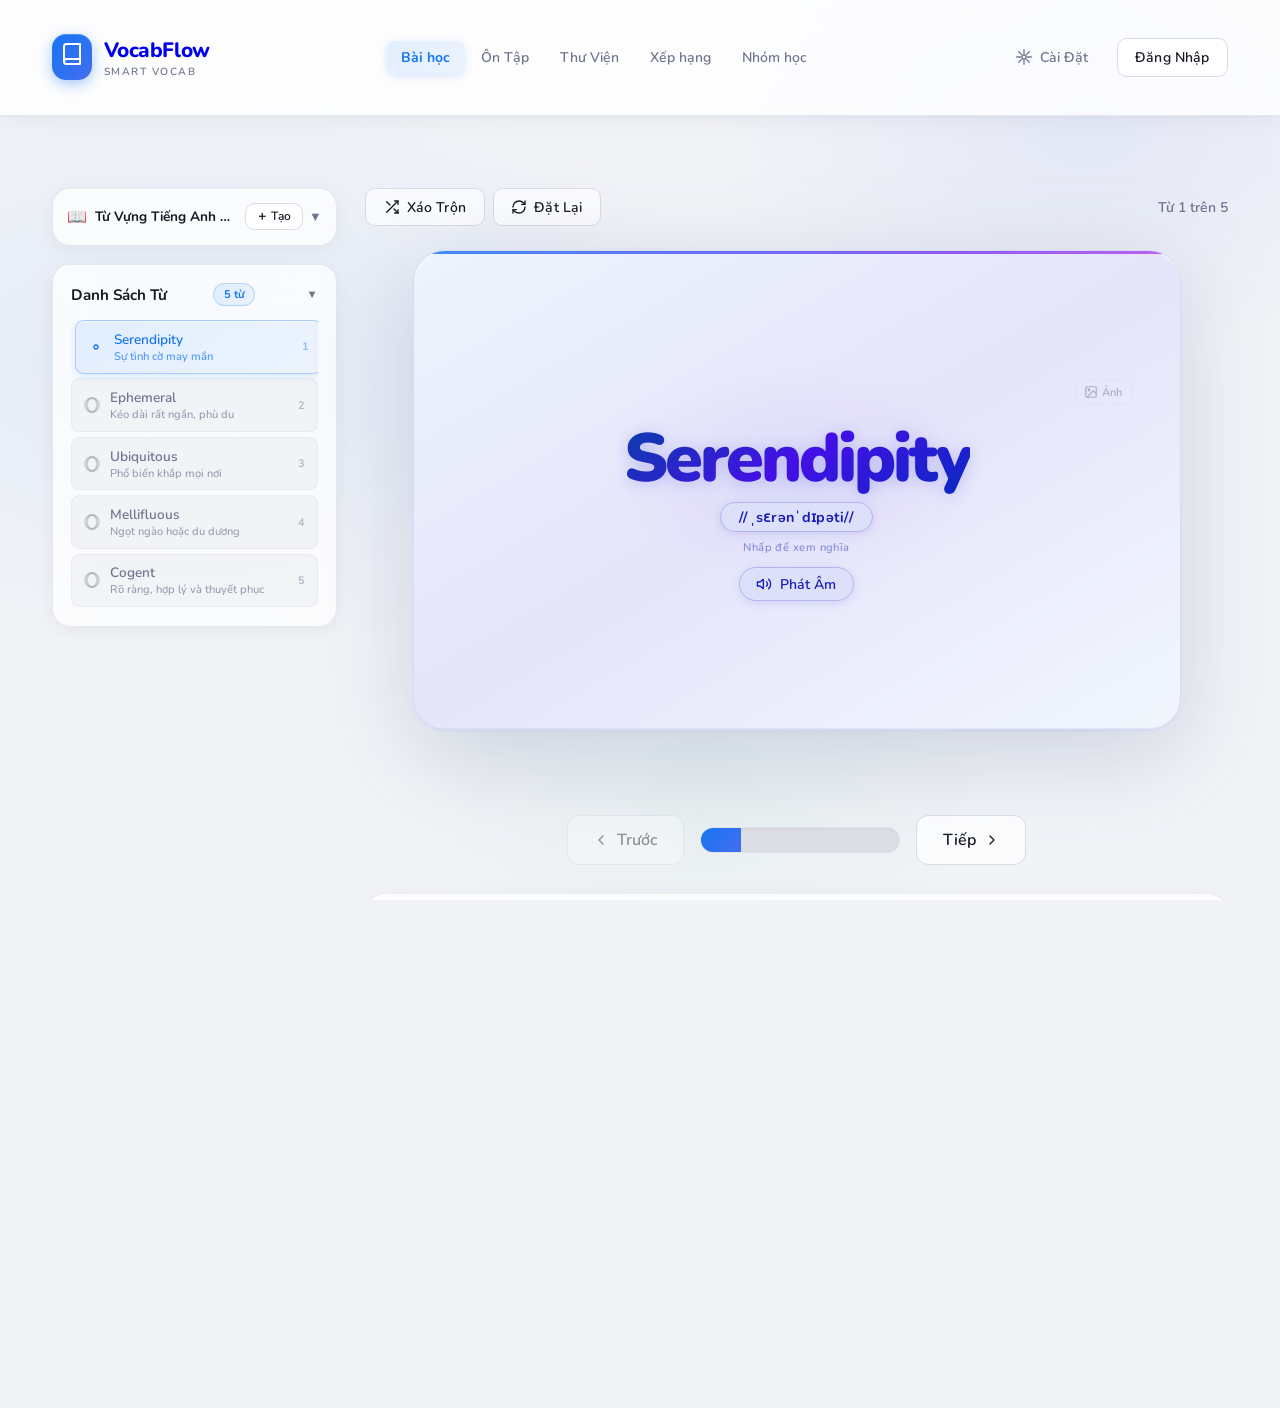
==== commit c6ded3ba: "fix: pronunciation dùng Web Speech API + Gemini text scoring" ====
--- a/vocabflow-fullstack-main/backend/index.html
+++ b/vocabflow-fullstack-main/backend/index.html
@@ -3442,44 +3442,48 @@
     <script>
     (function() {
       // ── State ──────────────────────────────────────────────
-      let pgWords = [];
-      let pgIndex = 0;
-      let pgScores = [];
-      let mediaRecorder = null;
-      let audioChunks = [];
+      let pgWords   = [];
+      let pgIndex   = 0;
+      let pgScores  = [];
+      let recognition = null;  // Web Speech API
 
       // ── Helpers ────────────────────────────────────────────
       const $ = id => document.getElementById(id);
 
       function showState(name) {
         ['idle','recording','analyzing','result'].forEach(s => {
-          $(`pg-state-${s}`).classList.toggle('hidden', s !== name);
+          const el = $('pg-state-' + s);
+          if (el) el.classList.toggle('hidden', s !== name);
         });
       }
 
       function updateProgress() {
-        $('pronun-current-num').textContent = pgIndex + 1;
-        $('pronun-total-num').textContent = pgWords.length;
+        if ($('pronun-current-num')) $('pronun-current-num').textContent = pgIndex + 1;
+        if ($('pronun-total-num'))   $('pronun-total-num').textContent   = pgWords.length;
         const fill = $('pronun-progress-fill');
         if (fill) fill.style.width = ((pgIndex / pgWords.length) * 100) + '%';
-        // Điểm TB
         if (pgScores.length) {
           const avg = Math.round(pgScores.reduce((a,b)=>a+b,0)/pgScores.length);
-          $('pronun-avg-score') && ($('pronun-avg-score').textContent = avg);
+          if ($('pronun-avg-score')) $('pronun-avg-score').textContent = avg;
         }
       }
 
       function loadWord(idx) {
         if (idx >= pgWords.length) { showFinalResult(); return; }
         const w = pgWords[idx];
-        $('pg-word').textContent = w.word;
-        $('pg-ipa').textContent  = w.ipa ? `/${w.ipa}/` : '';
-        $('pg-meaning').textContent = w.meaning || '';
+        if ($('pg-word'))    $('pg-word').textContent    = w.word;
+        if ($('pg-ipa'))     $('pg-ipa').textContent     = w.ipa ? '/' + w.ipa + '/' : '';
+        if ($('pg-meaning')) $('pg-meaning').textContent = w.meaning || '';
         showState('idle');
         updateProgress();
       }
 
-      // ── Nghe phát âm chuẩn (TTS) ──────────────────────────
+      // ── Kiểm tra Web Speech API ─────────────────────────────
+      function isSpeechSupported() {
+        return !!(window.SpeechRecognition || window.webkitSpeechRecognition);
+      }
+
+      // ── Nghe phát âm chuẩn (TTS) ───────────────────────────
       $('pg-listen-btn')?.addEventListener('click', () => {
         const word = pgWords[pgIndex]?.word;
         if (!word) return;
@@ -3494,82 +3498,102 @@
         });
       });
 
-      // ── Bắt đầu ghi âm ─────────────────────────────────────
-      $('pg-mic-start')?.addEventListener('click', async () => {
+      // ── Bắt đầu ghi âm bằng Web Speech API ────────────────
+      $('pg-mic-start')?.addEventListener('click', () => {
+        if (!isSpeechSupported()) {
+          alert('Trình duyệt không hỗ trợ nhận dạng giọng nói. Vui lòng dùng Chrome!');
+          return;
+        }
+        const SR = window.SpeechRecognition || window.webkitSpeechRecognition;
+        recognition = new SR();
+        recognition.lang = 'en-US';
+        recognition.interimResults = false;
+        recognition.maxAlternatives = 1;
+        recognition.continuous = false;
+
+        recognition.onstart  = () => showState('recording');
+        recognition.onerror  = (e) => {
+          console.warn('Speech error:', e.error);
+          if (e.error === 'no-speech') {
+            renderResult({ score: 0, overall: 'Cần cải thiện',
+              correct: '', errors: 'Không nghe thấy giọng. Nói to hơn!',
+              tip: 'Nhấn mic và đọc ngay, không chờ lâu.', phonetic_feedback: '' },
+              pgWords[pgIndex]?.word || '', '');
+          } else {
+            renderResult({ score: 0, overall: 'Lỗi', correct: '',
+              errors: 'Lỗi mic: ' + e.error, tip: 'Kiểm tra quyền mic trong trình duyệt.',
+              phonetic_feedback: '' }, pgWords[pgIndex]?.word || '', '');
+          }
+        };
+        recognition.onresult = (e) => {
+          const transcript = e.results[0][0].transcript.trim();
+          showState('analyzing');
+          sendToBackend(transcript);
+        };
+        recognition.onend = () => {
+          // nếu không có onresult thì đã xử lý ở onerror
+        };
+        recognition.start();
+      });
+
+      // ── Dừng ghi âm thủ công ───────────────────────────────
+      $('pg-mic-stop')?.addEventListener('click', () => {
+        if (recognition) { recognition.stop(); }
+      });
+
+      // ── Gửi transcript lên backend ─────────────────────────
+      async function sendToBackend(transcript) {
         try {
-          const stream = await navigator.mediaDevices.getUserMedia({ audio: true });
-          audioChunks = [];
-          mediaRecorder = new MediaRecorder(stream, { mimeType: 'audio/webm' });
-          mediaRecorder.ondataavailable = e => { if (e.data.size > 0) audioChunks.push(e.data); };
-          mediaRecorder.start();
-          showState('recording');
+          const token   = (window.currentUser && window.currentUser.token)
+                          || localStorage.getItem('vocabflow_authToken');
+          const apiBase = window.BACKEND_API_URL || 'https://backend-late-bird-6083.fly.dev/api';
+          const w       = pgWords[pgIndex] || {};
+          const res = await fetch(apiBase + '/pronunciation/check', {
+            method : 'POST',
+            headers: { 'Content-Type': 'application/json', 'Authorization': 'Bearer ' + token },
+            body   : JSON.stringify({ word: w.word, ipa: w.ipa || '', transcript })
+          });
+          if (!res.ok) {
+            const err = await res.json().catch(() => ({}));
+            throw new Error(err.msg || 'Server error ' + res.status);
+          }
+          const data = await res.json();
+          renderResult(data, w.word, transcript);
         } catch(e) {
-          alert('Không thể dùng microphone. Vui lòng cấp quyền mic cho trình duyệt.');
+          renderResult({ score: 0, overall: 'Lỗi kết nối', correct: '',
+            errors: e.message, tip: 'Kiểm tra kết nối mạng.', phonetic_feedback: '' },
+            pgWords[pgIndex]?.word || '', '');
         }
-      });
-
-      // ── Dừng và gửi AI phân tích ────────────────────────────
-      $('pg-mic-stop')?.addEventListener('click', () => {
-        if (!mediaRecorder) return;
-        showState('analyzing');
-        mediaRecorder.stop();
-        mediaRecorder.stream.getTracks().forEach(t => t.stop());
-
-        mediaRecorder.onstop = async () => {
-          const blob = new Blob(audioChunks, { type: 'audio/webm' });
-          const reader = new FileReader();
-          reader.onload = async ev => {
-            try {
-              const token = (window.currentUser && window.currentUser.token)
-                            || localStorage.getItem('vocabflow_authToken');
-              const apiBase = window.BACKEND_API_URL || 'https://backend-late-bird-6083.fly.dev/api';
-              const w = pgWords[pgIndex];
-              const res = await fetch(apiBase + '/pronunciation/check', {
-                method: 'POST',
-                headers: { 'Content-Type': 'application/json', 'Authorization': 'Bearer ' + token },
-                body: JSON.stringify({ word: w.word, ipa: w.ipa || '', audio: ev.target.result })
-              });
-
-              if (!res.ok) throw new Error('Server error');
-              const data = await res.json();
-              renderResult(data, w.word);
-            } catch(e) {
-              renderResult({ score: 0, overall: 'Lỗi kết nối', errors: e.message, correct: '', tip: '' }, pgWords[pgIndex]?.word || '');
-            }
-          };
-          reader.readAsDataURL(blob);
-        };
-      });
+      }
 
       // ── Render kết quả ──────────────────────────────────────
-      function renderResult(data, word) {
+      function renderResult(data, word, transcript) {
         const score = data.score || 0;
         pgScores.push(score);
 
-        // Score arc SVG
         const arc = $('pg-score-arc');
-        const circumference = 2 * Math.PI * 26; // r=26
-        arc.style.strokeDasharray = circumference;
-        arc.style.strokeDashoffset = circumference * (1 - score / 100);
-        arc.style.stroke = score >= 80 ? 'hsl(158 64% 42%)' : score >= 60 ? 'hsl(45 90% 50%)' : 'hsl(4 86% 56%)';
-        $('pg-score-num').textContent = score;
-
-        $('pg-verdict').textContent = data.overall || '';
-        $('pg-verdict-sub').textContent = word;
-
-        // Feedback list
+        if (arc) {
+          const circ = 2 * Math.PI * 26;
+          arc.style.strokeDasharray  = circ;
+          arc.style.strokeDashoffset = circ * (1 - score / 100);
+          arc.style.stroke = score >= 80 ? 'hsl(158 64% 42%)' : score >= 60 ? 'hsl(45 90% 50%)' : 'hsl(4 86% 56%)';
+        }
+        if ($('pg-score-num'))  $('pg-score-num').textContent  = score;
+        if ($('pg-verdict'))    $('pg-verdict').textContent    = data.overall || '';
+        if ($('pg-verdict-sub')) $('pg-verdict-sub').textContent = word;
+
         let html = '';
-        if (data.transcript) html += `<div class="pg-fb-item" style="background:hsl(var(--muted)/0.4);border-radius:0.5rem;padding:0.4rem 0.75rem;font-size:0.8rem">🎙️ Whisper nhận dạng: <strong>"${data.transcript}"</strong></div>`;
+        const t = transcript || data.transcript || '';
+        if (t)               html += `<div class="pg-fb-item" style="background:hsl(var(--muted)/0.4);border-radius:0.5rem;padding:0.4rem 0.75rem;font-size:0.8rem">🎙️ Bạn đọc: <strong>"${t}"</strong></div>`;
         if (data.correct)    html += `<div class="pg-fb-item correct">✅ ${data.correct}</div>`;
         if (data.errors)     html += `<div class="pg-fb-item error">⚠️ ${data.errors}</div>`;
         if (data.tip)        html += `<div class="pg-fb-item tip">💡 ${data.tip}</div>`;
         if (data.phonetic_feedback) html += `<div class="pg-fb-item phonetic">🔤 ${data.phonetic_feedback}</div>`;
-        $('pg-feedback-list').innerHTML = html;
-
-        // Session score dots
+        if ($('pg-feedback-list')) $('pg-feedback-list').innerHTML = html;
+
         const dot = document.createElement('div');
         dot.className = 'pg-score-dot ' + (score >= 80 ? 'great' : score >= 60 ? 'good' : 'poor');
-        dot.title = `${word}: ${score}`;
+        dot.title = word + ': ' + score;
         dot.textContent = score;
         $('pronun-session-scores')?.appendChild(dot);
 
@@ -3577,25 +3601,22 @@
         updateProgress();
       }
 
-      // ── Thử lại từ này ──────────────────────────────────────
+      // ── Thử lại ────────────────────────────────────────────
       $('pg-retry-btn')?.addEventListener('click', () => {
-        pgScores.pop(); // xóa điểm vừa rồi
+        pgScores.pop();
         showState('idle');
       });
 
-      // ── Từ tiếp theo ────────────────────────────────────────
+      // ── Từ tiếp ────────────────────────────────────────────
       $('pg-next-btn')?.addEventListener('click', () => {
         pgIndex++;
         loadWord(pgIndex);
       });
 
-      // ── Thoát ───────────────────────────────────────────────
+      // ── Thoát ──────────────────────────────────────────────
       $('pronun-game-close')?.addEventListener('click', () => {
-        if (mediaRecorder && mediaRecorder.state !== 'inactive') {
-          mediaRecorder.stop();
-          mediaRecorder.stream?.getTracks().forEach(t => t.stop());
-        }
-        $('pronun-overlay').classList.add('hidden');
+        if (recognition) { try { recognition.abort(); } catch(e) {} }
+        $('pronun-overlay')?.classList.add('hidden');
         speechSynthesis.cancel();
       });
 
